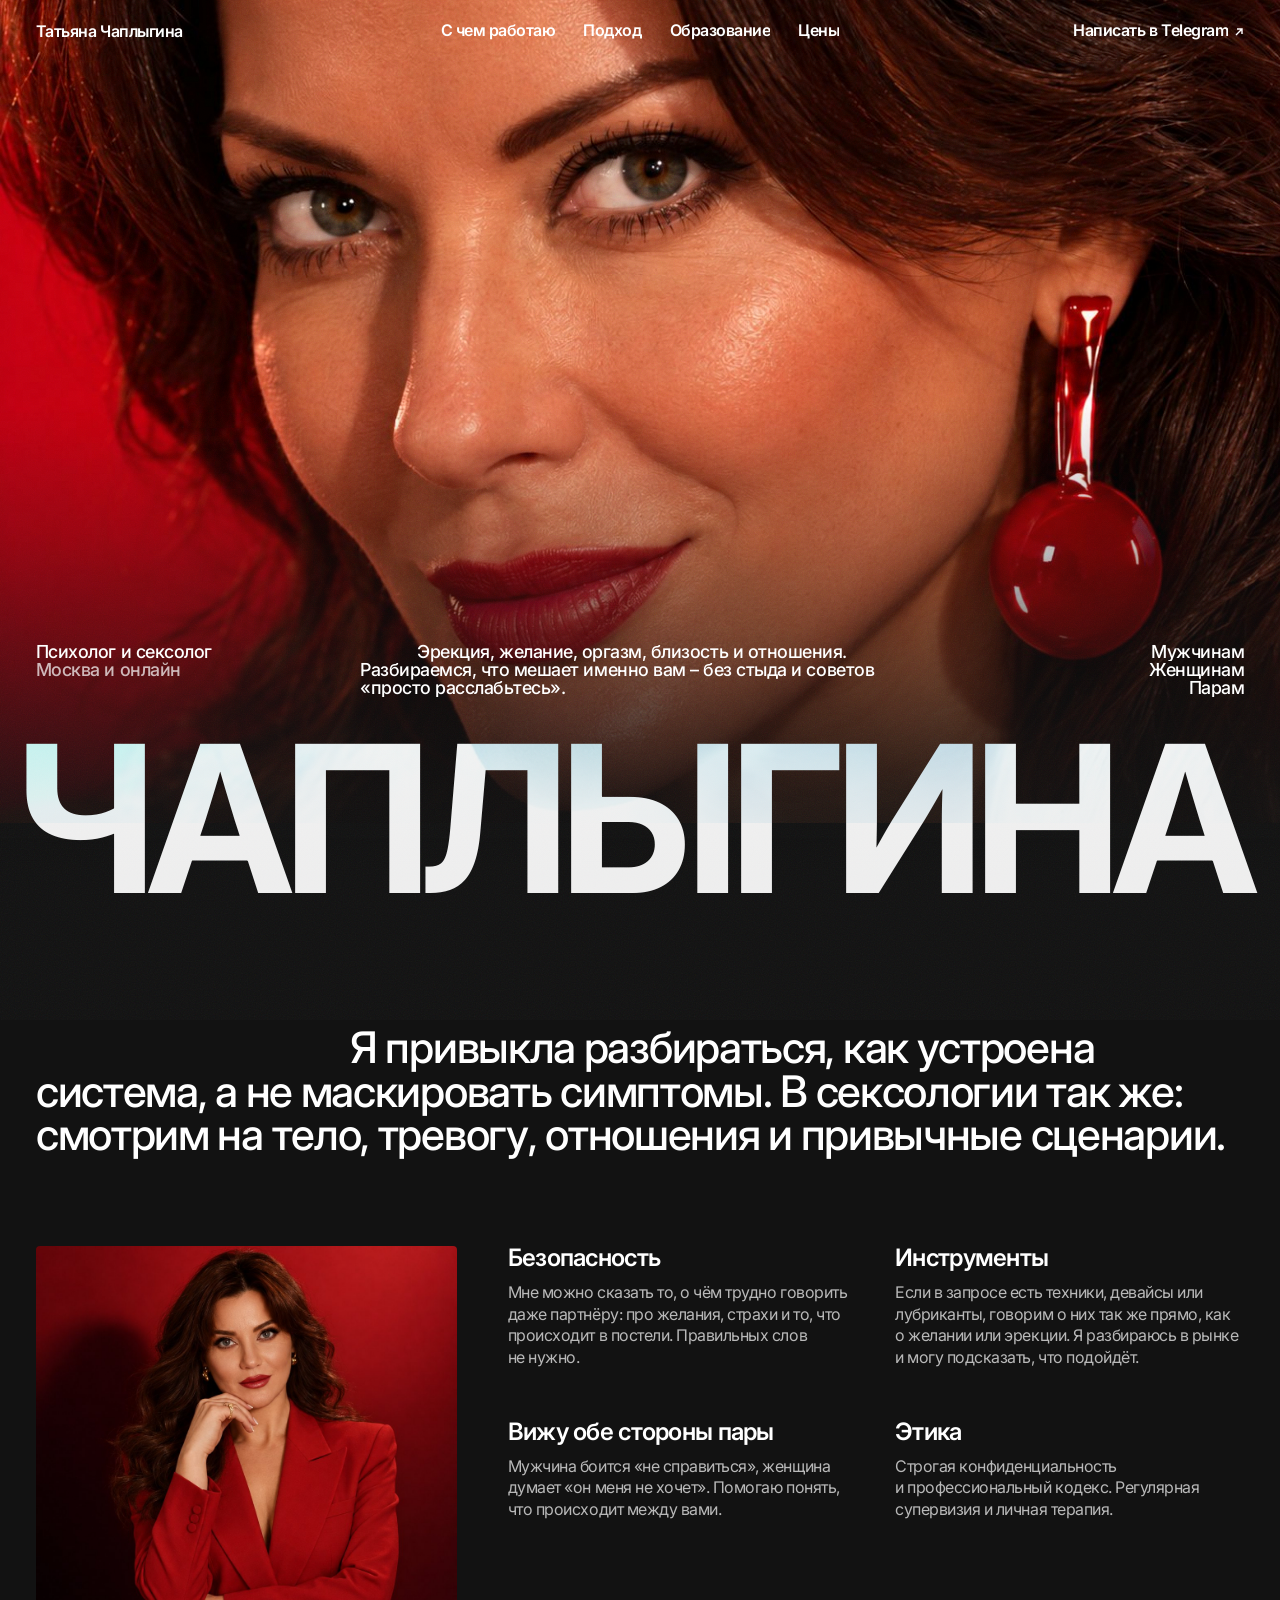
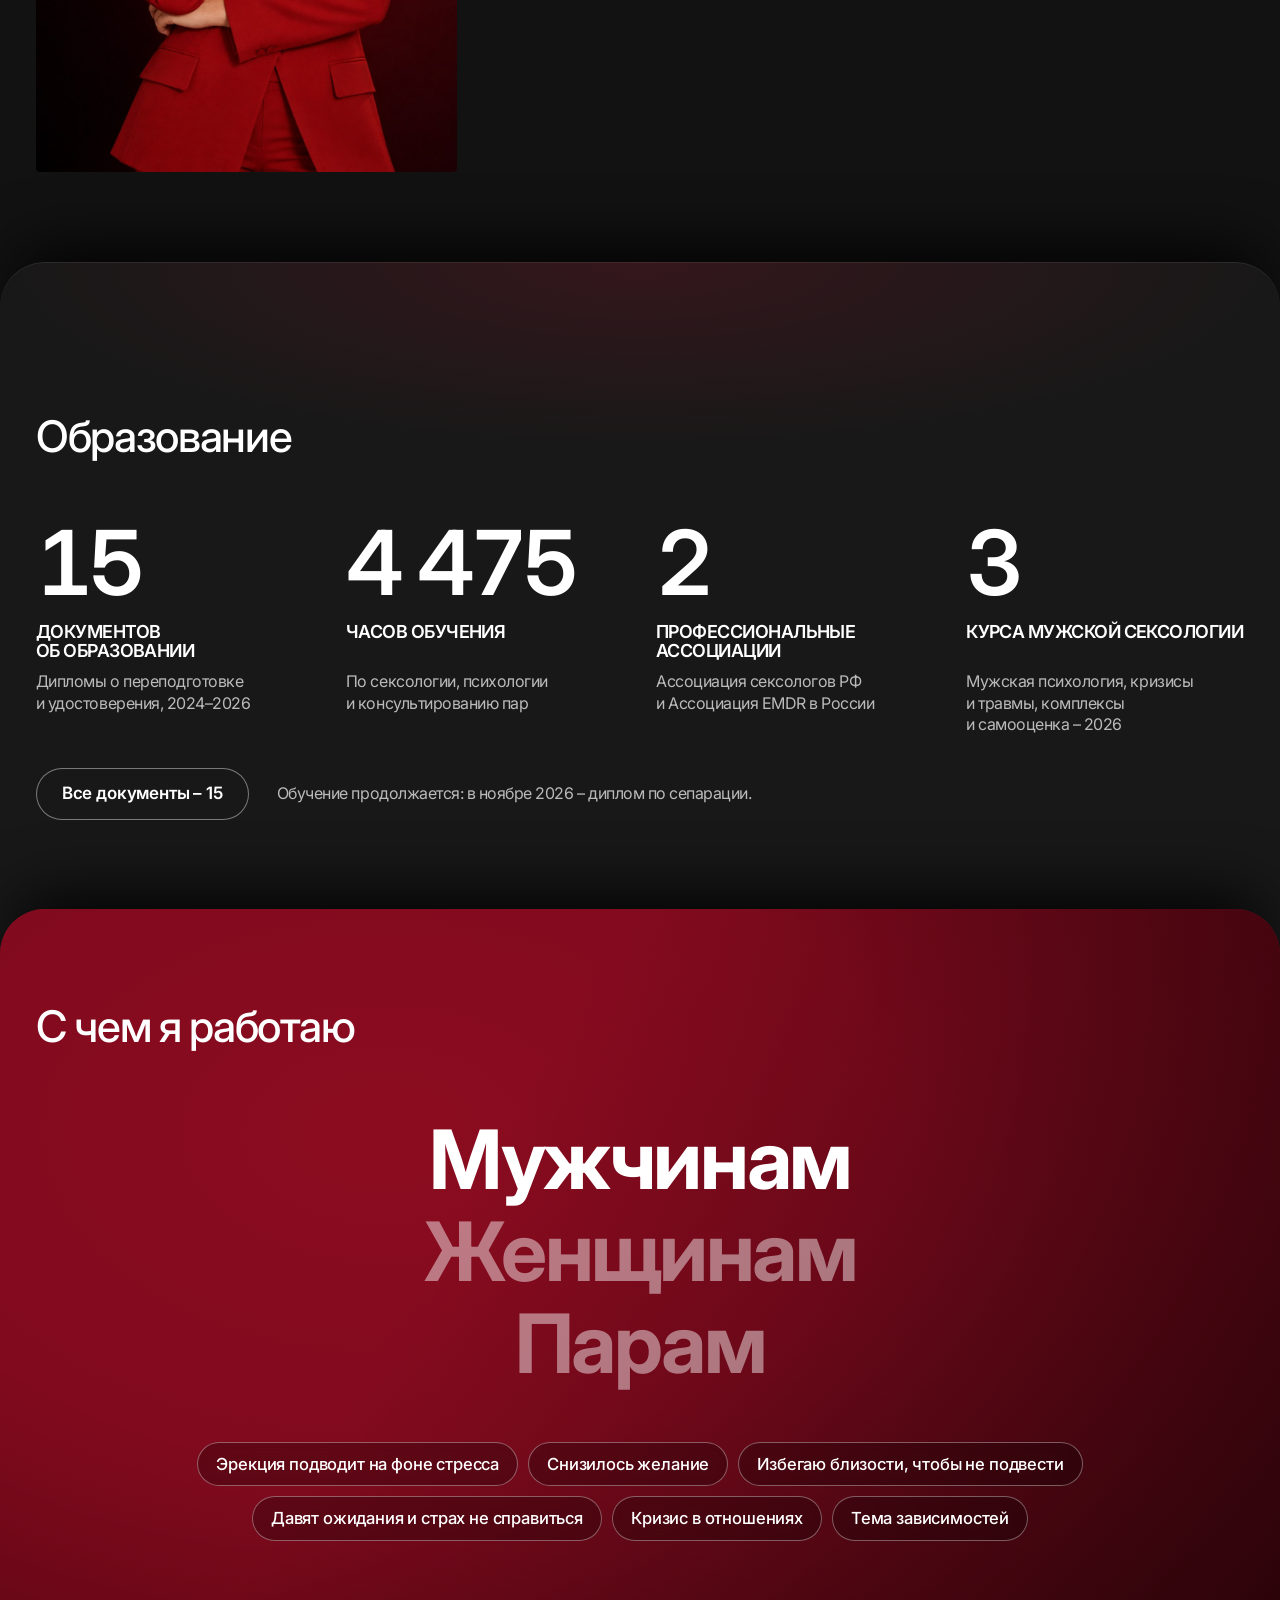
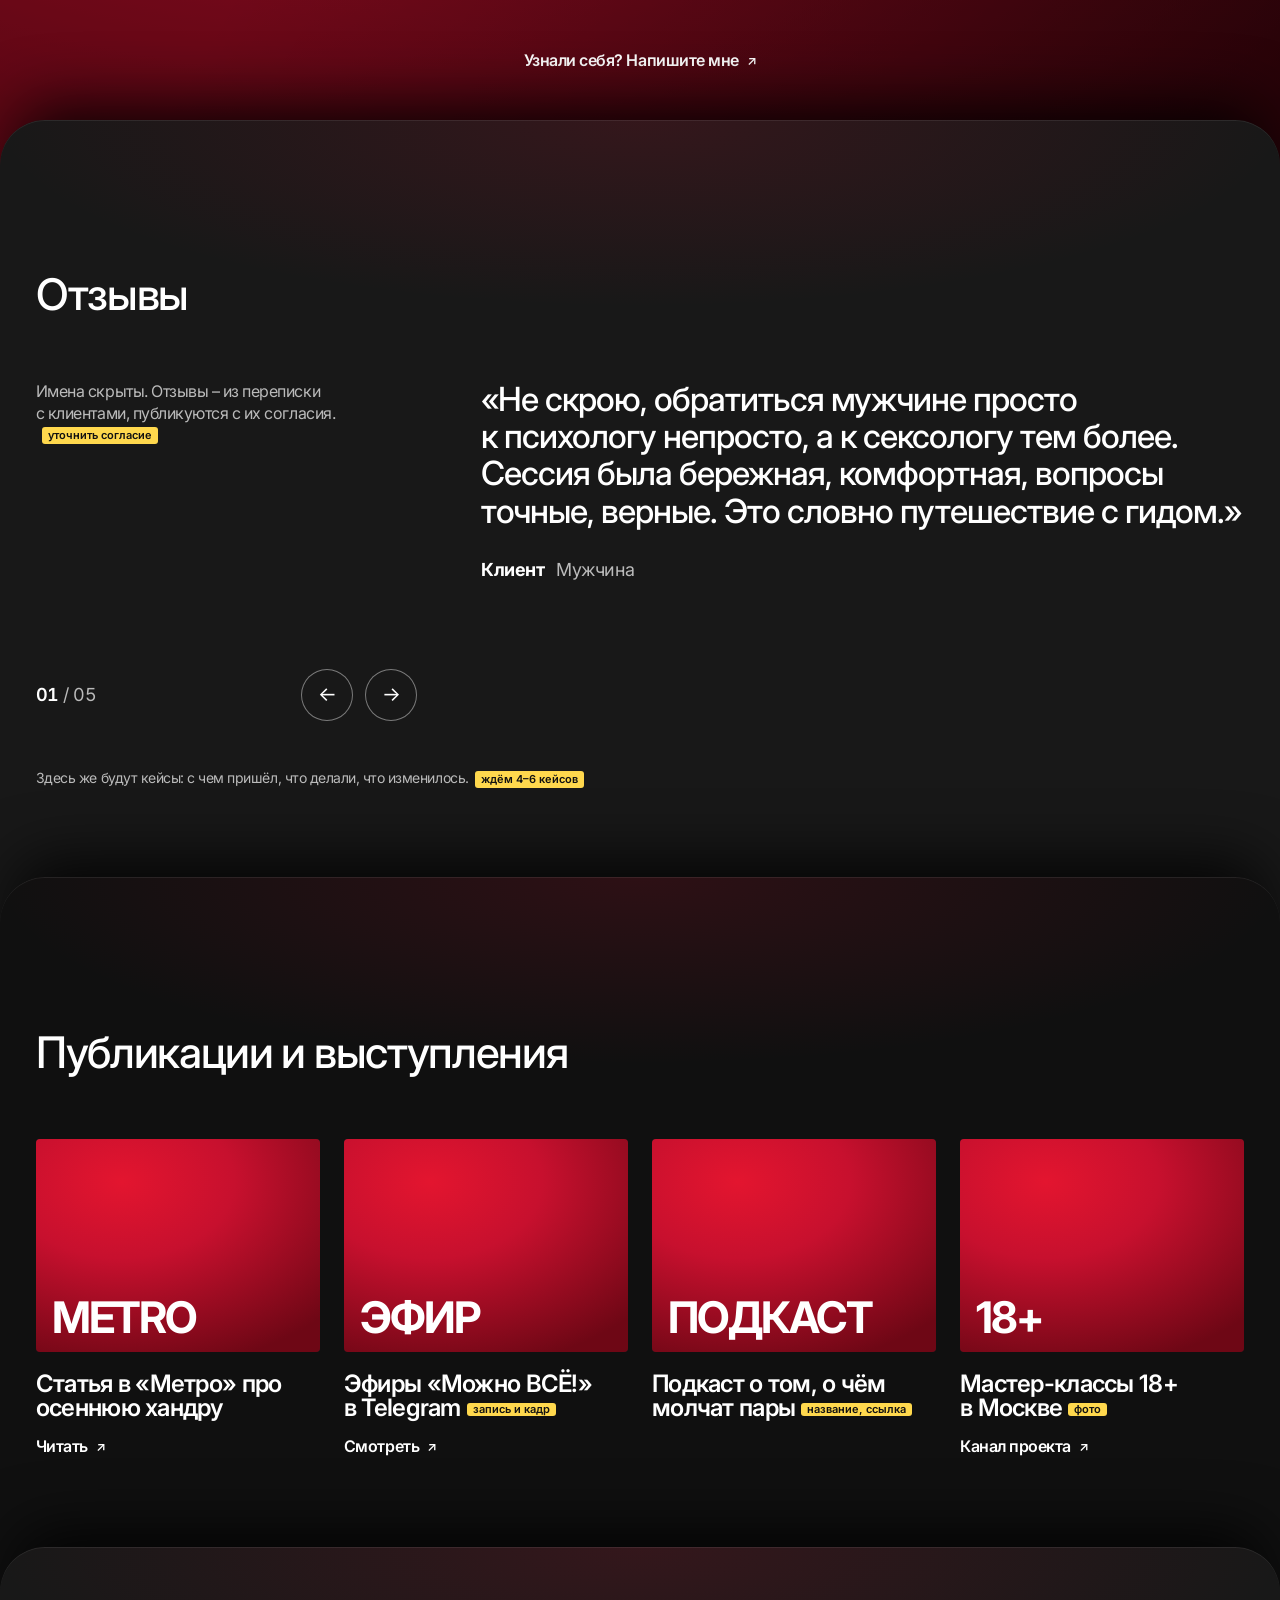
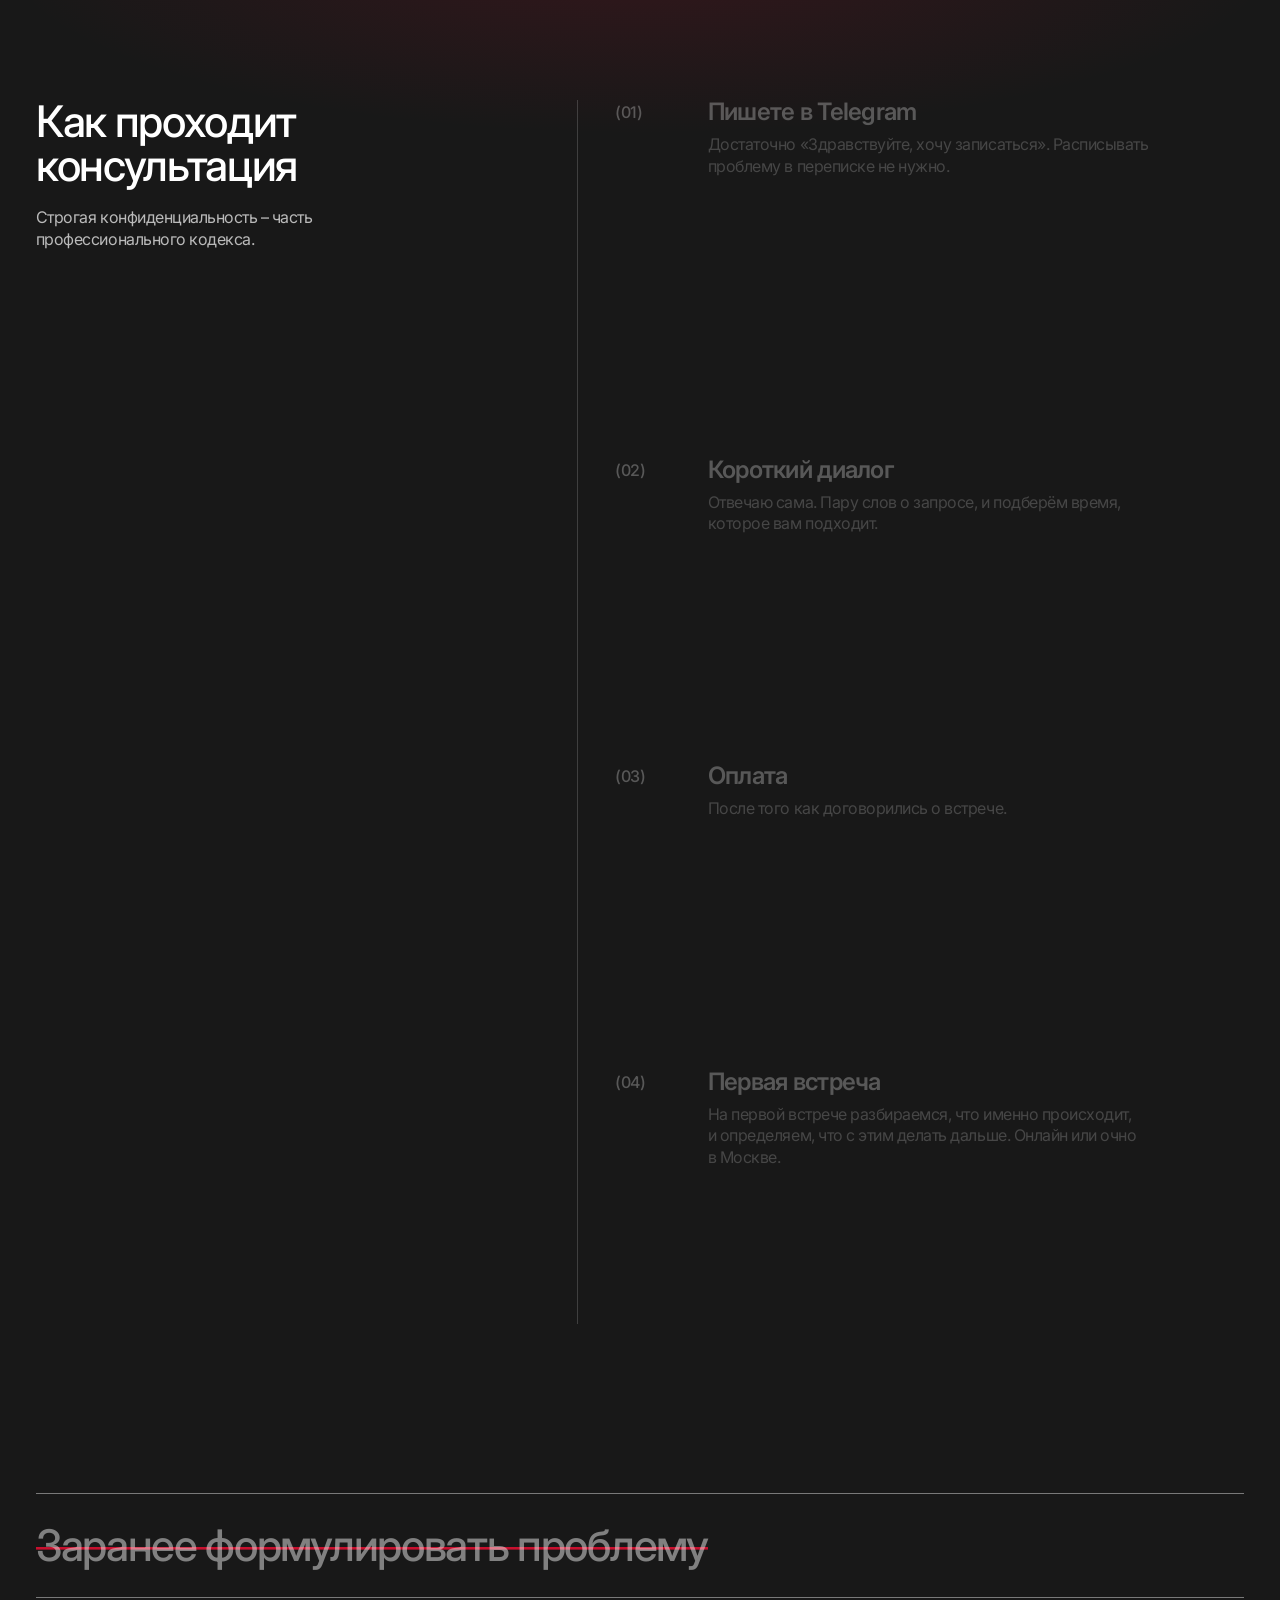
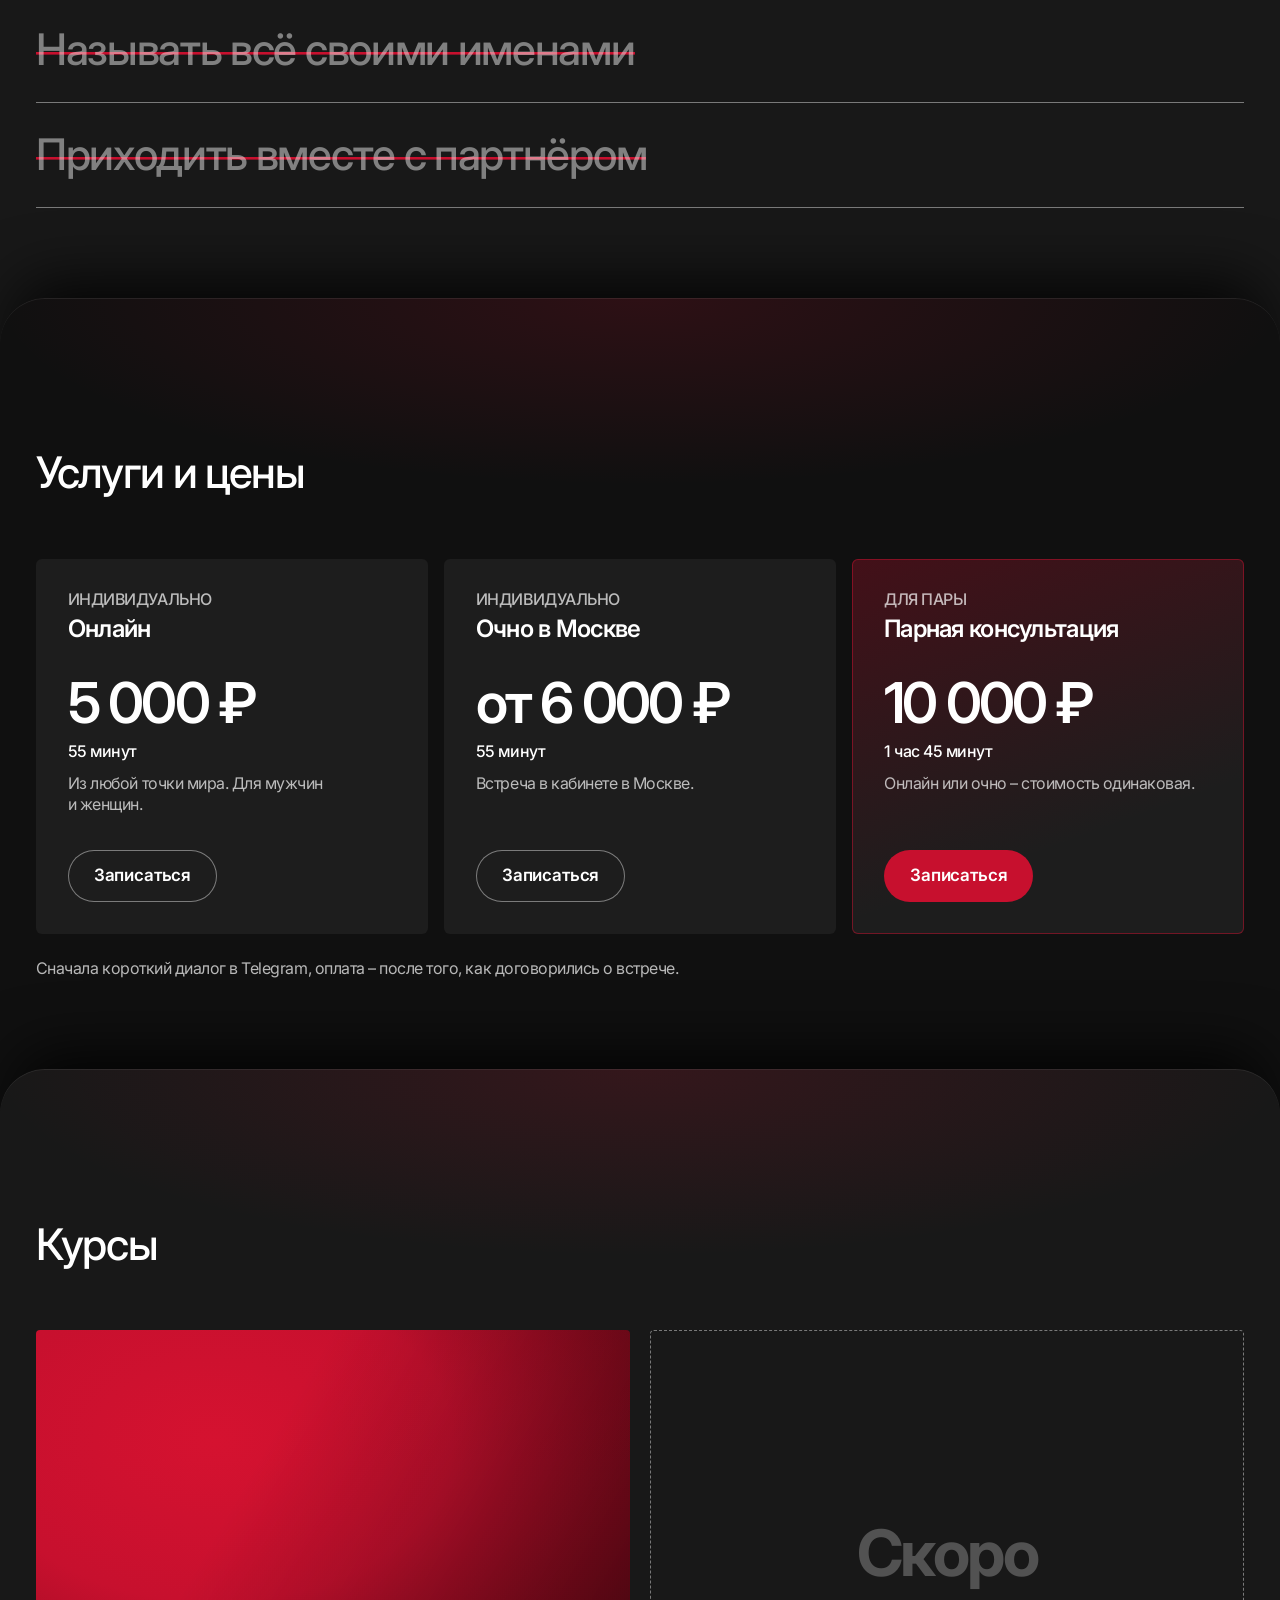
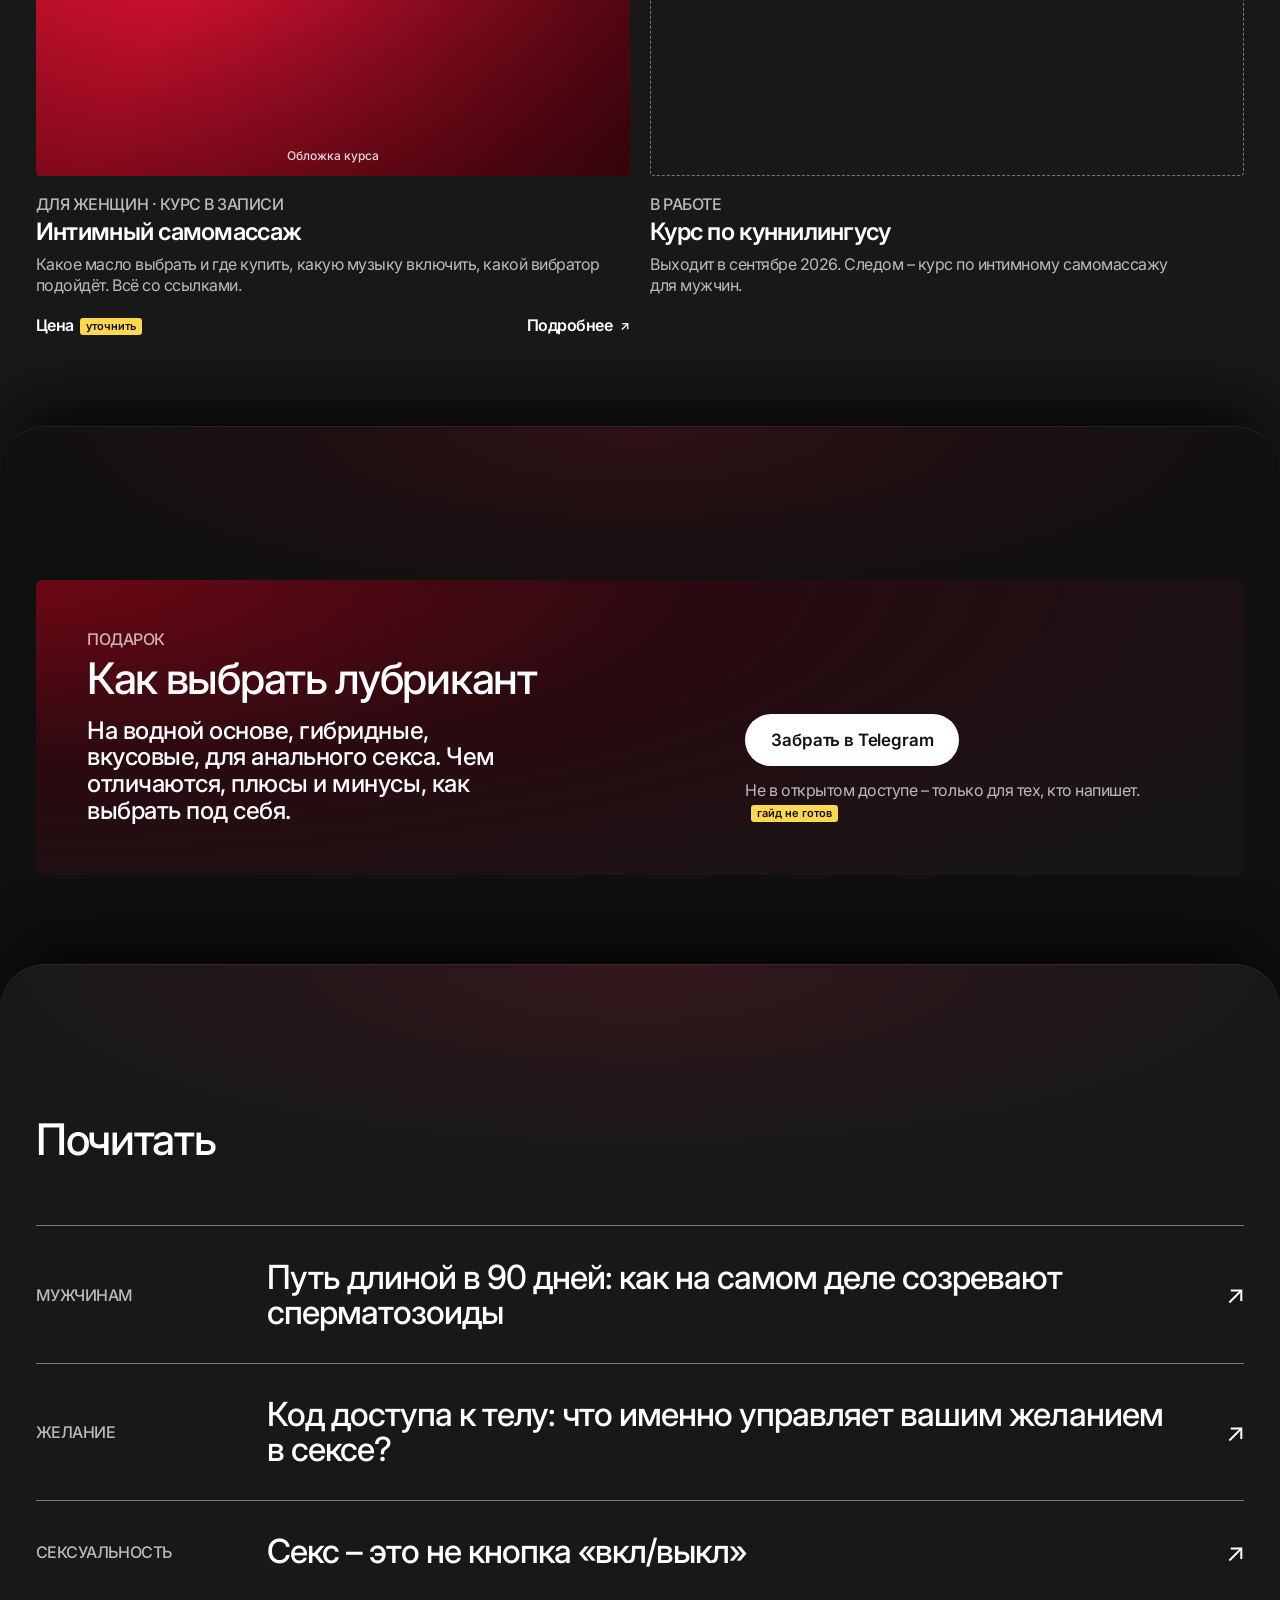
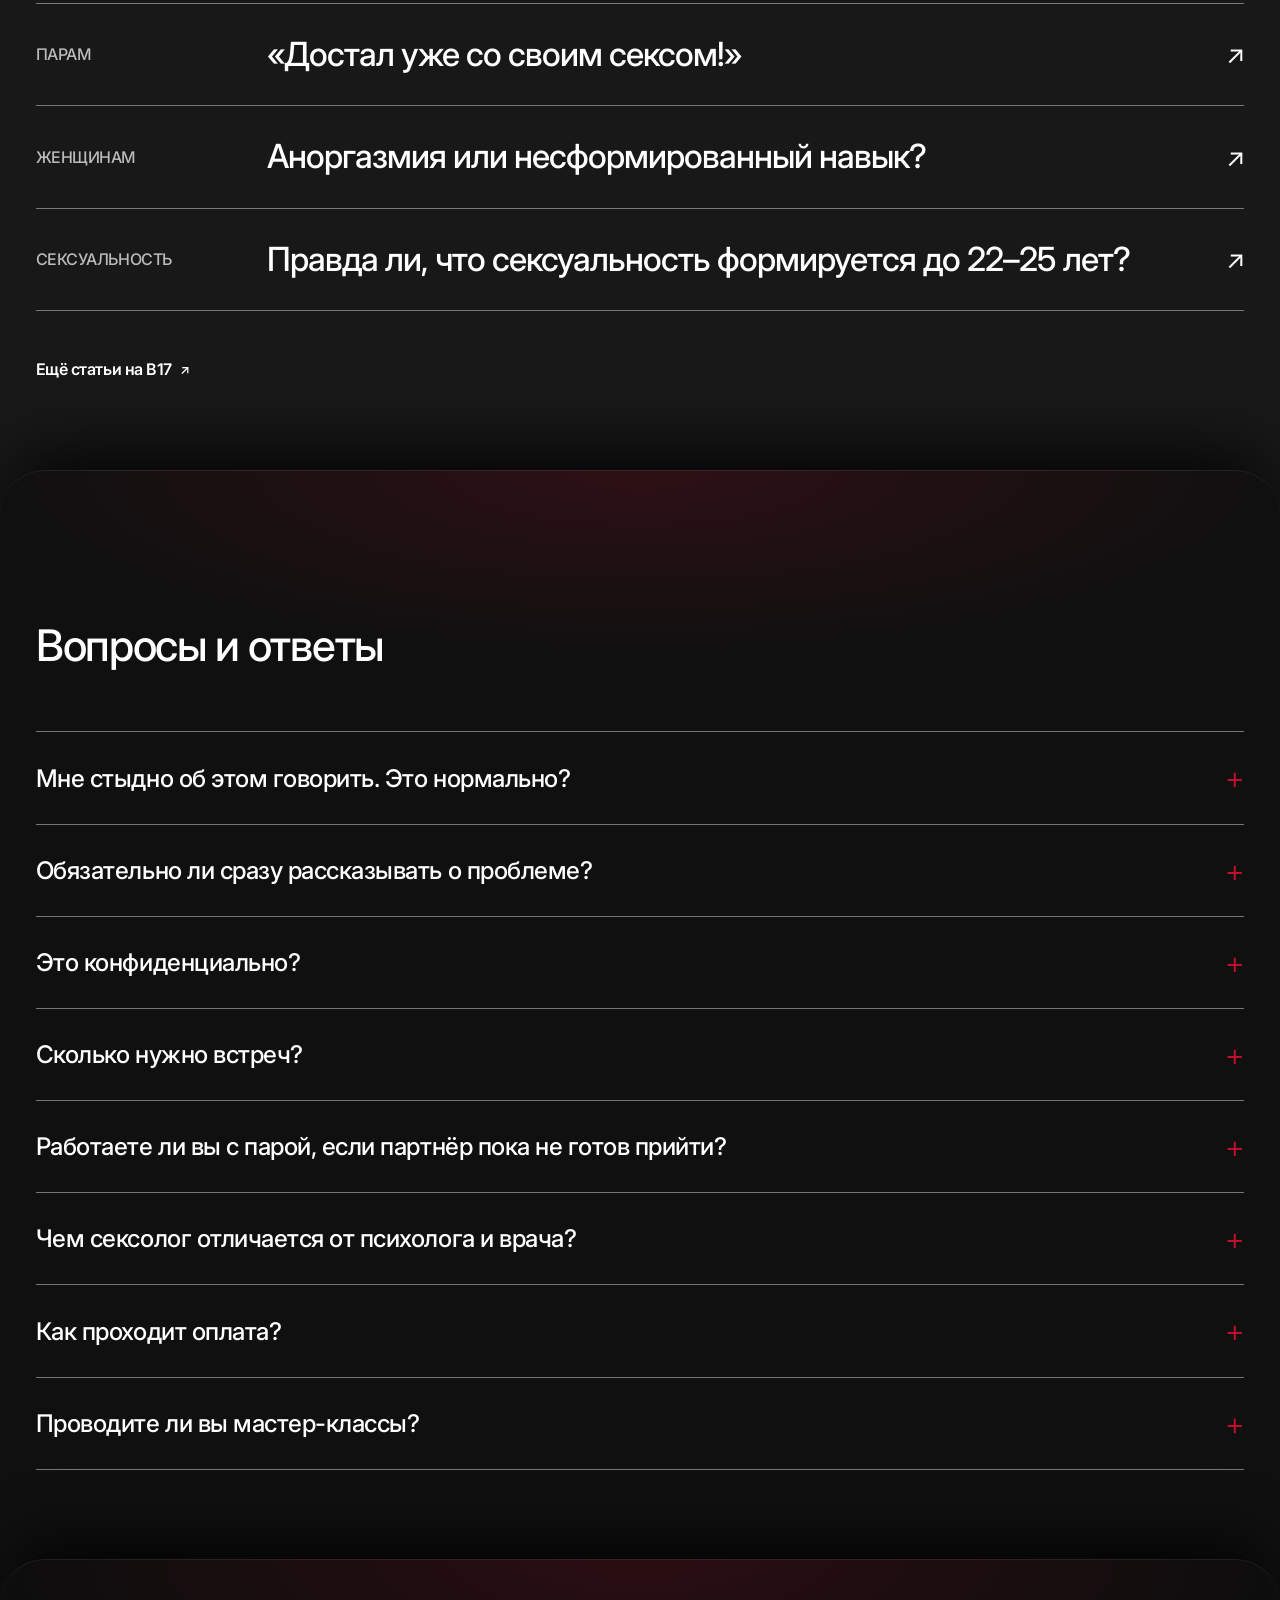
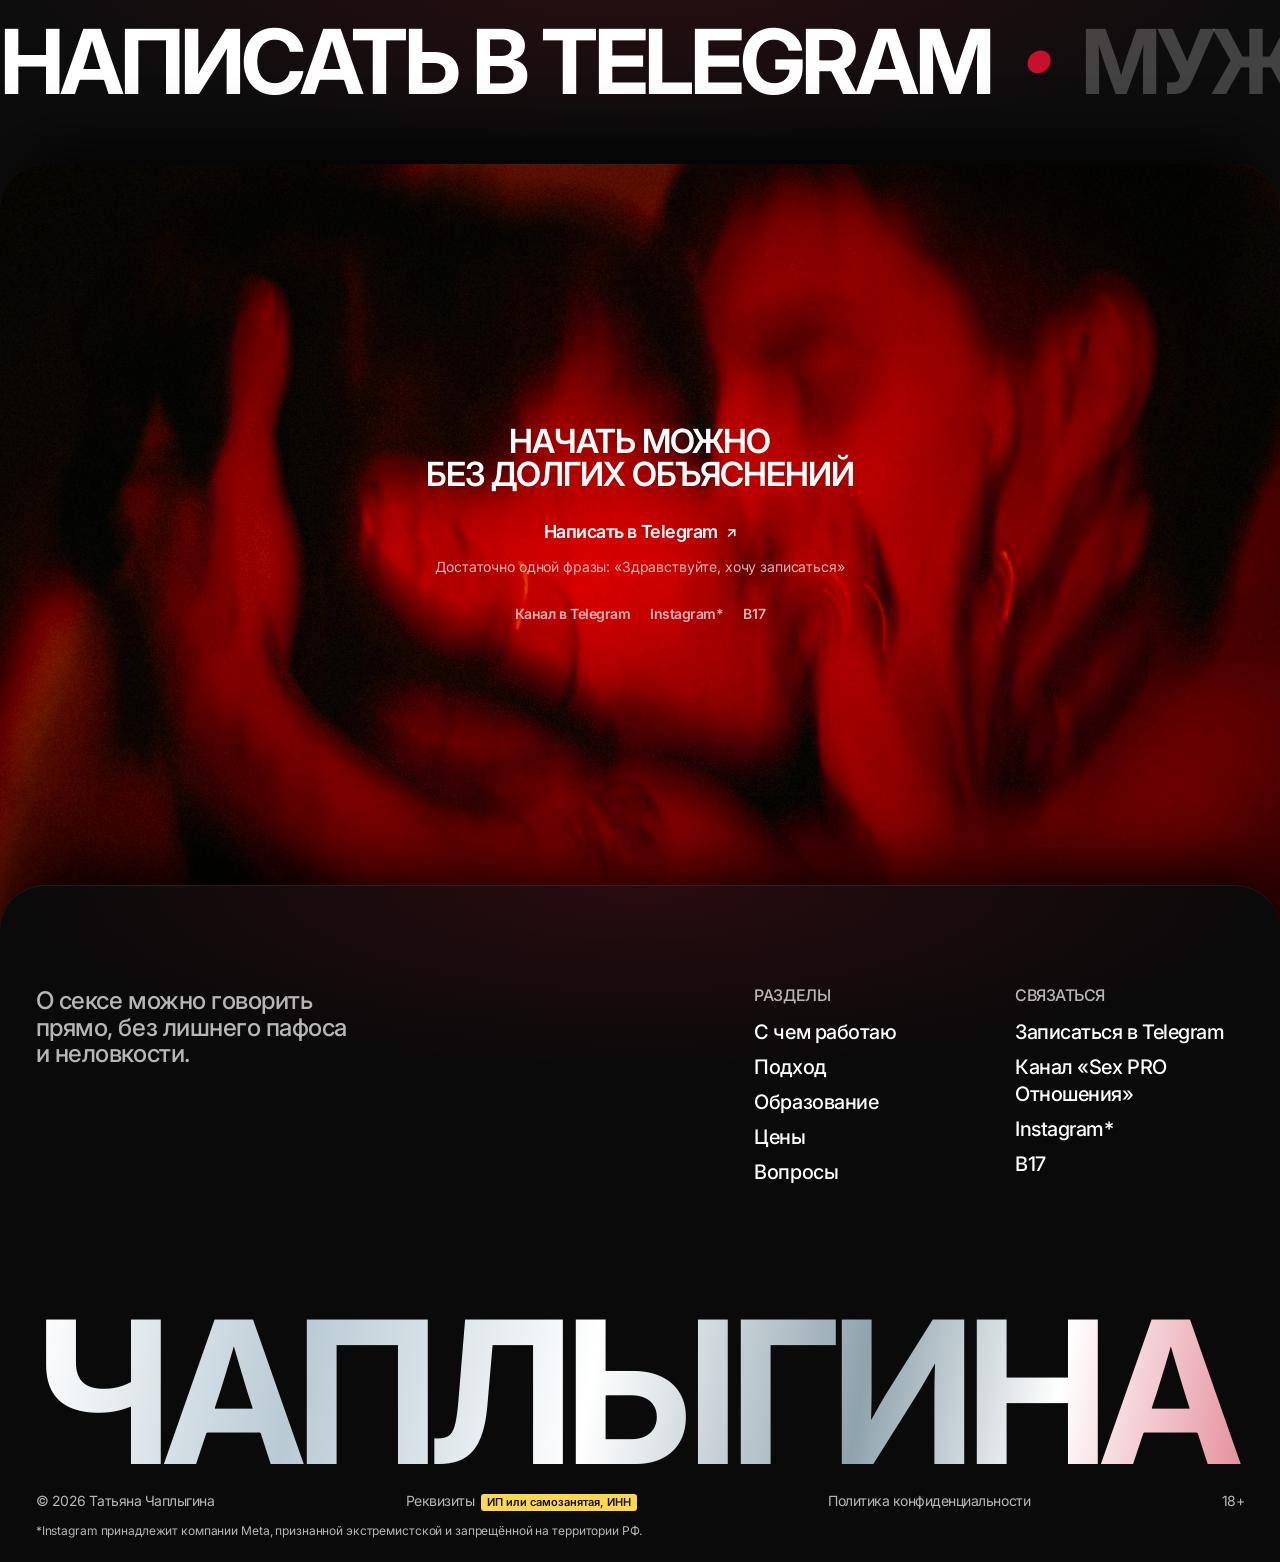
==== index.html @ dd85d478 "fix: фото первого экрана выше – губы видны над текстом, как у KAFAYA Co-Authored-By: Claude Opus 5 <" ====
<!doctype html>
<html lang="ru" class="intro">
<head>
<meta charset="utf-8">
<meta name="viewport" content="width=device-width, initial-scale=1">
<title>Татьяна Чаплыгина – мужской психолог и сексолог | Москва и онлайн</title>
<meta name="description" content="Мужская психология и сексология: эрекция, желание, кризисы. Психолог, дипломированный сексолог и секс-коуч. Консультации для мужчин, женщин и пар онлайн и очно в Москве. 15 документов об образовании, 4 475 часов обучения.">
<meta name="robots" content="noindex, nofollow"> <!-- черновик для показа: убрать перед запуском -->
<meta name="theme-color" content="#121212">
<meta property="og:type" content="website">
<meta property="og:locale" content="ru_RU">
<meta property="og:title" content="Татьяна Чаплыгина – мужской психолог и сексолог">
<meta property="og:description" content="Эрекция, желание, страх «не справиться», кризисы в паре. Конкретно, без стыда и без лет терапии. Онлайн и очно в Москве.">
<meta property="og:image" content="assets/img/og-cover.jpg">
<meta name="twitter:card" content="summary_large_image">
<link rel="icon" href="favicon.svg" type="image/svg+xml">
<link rel="preconnect" href="https://fonts.googleapis.com">
<link rel="preconnect" href="https://fonts.gstatic.com" crossorigin>
<link rel="stylesheet" href="https://fonts.googleapis.com/css2?family=Inter:opsz,wght@14..32,400..700&display=swap">
<link rel="stylesheet" href="css/tokens.css?v=0917n">
<link rel="stylesheet" href="css/base.css?v=0917n">
<link rel="stylesheet" href="css/hero.css?v=0917n">
<link rel="stylesheet" href="css/sections.css?v=0917n">
<link rel="stylesheet" href="css/blocks.css?v=0917n">
</head>
<body>
<header class="header fade" style="--d:.6s">
  <a class="header__logo" href="#">Татьяна Чаплыгина</a>
  <nav class="header__nav" aria-label="Разделы">
    <a href="#napravleniya" data-roll>С чем работаю</a>
    <a href="#podhod" data-roll>Подход</a>
    <a href="#obrazovanie" data-roll>Образование</a>
    <a href="#ceny" data-roll>Цены</a>
  </nav>
  <a class="header__cta" href="https://t.me/chaplygina_expert" target="_blank" rel="noopener"><span data-roll>Написать в Telegram</span><svg viewBox="0 0 10 10" aria-hidden="true"><path d="M2 8 8 2M3 2h5v5" stroke="currentColor" stroke-width="1.4" fill="none"/></svg></a>
  <button class="header__burger" aria-label="Открыть меню"><i></i><i></i><i></i><i></i></button>
</header>

<main>
<section class="hero">
  <div class="hero__photo" aria-hidden="true"><span class="hero__photo-note">Здесь кадр фотосессии: крупный план на красном</span></div>

  <div class="hero__row">
    <p class="hero__meta fade" style="--d:.9s">Психолог и&nbsp;сексолог<br><span class="muted">Москва и&nbsp;онлайн</span></p>

    <div class="hero__offer">
      <h1 class="visually-hidden">Татьяна Чаплыгина – психолог-сексолог для мужчин, женщин и пар</h1>
      <span class="reveal-line"><p style="--d:.35s">Эрекция, желание, оргазм, близость и&nbsp;отношения. Разбираемся, что мешает именно вам – без&nbsp;стыда и&nbsp;советов «просто расслабьтесь».</p></span>
    </div>

    <p class="hero__roles">
      <span class="reveal-line"><span style="--d:.45s">Мужчинам</span></span>
      <span class="reveal-line"><span style="--d:.52s">Женщинам</span></span>
      <span class="reveal-line"><span style="--d:.59s">Парам</span></span>
    </p>
  </div>

  <p class="wordmark" data-fit="1.1" aria-hidden="true">
    <span class="wordmark__line reveal-line"><span style="--d:.1s">Чаплыгина</span></span>
  </p>
</section>

<!-- 03 Как я работаю -->
<section class="section about" id="podhod" aria-label="Подход">
  

  <div class="about__intro"><p class="about__statement" data-letters>Я&nbsp;привыкла разбираться, как устроена система, а&nbsp;не&nbsp;маскировать симптомы. В&nbsp;сексологии так же: смотрим на&nbsp;тело, тревогу, отношения и&nbsp;привычные сценарии.</p></div>

  <div class="about__grid">
    <div class="about__photo ph" data-reveal><span class="ph__note">Фото: сдержанный экспертный кадр</span></div>
    <ol class="about__principles">
      <li data-reveal><h3>Безопасность</h3><p>Мне можно сказать то, о&nbsp;чём трудно говорить даже партнёру: про желания, страхи и&nbsp;то, что происходит в&nbsp;постели. Правильных слов не&nbsp;нужно.</p></li>
      <li data-reveal style="--d:.08s"><h3>Инструменты</h3><p>Если в&nbsp;запросе есть техники, девайсы или лубриканты, говорим о&nbsp;них так же прямо, как о&nbsp;желании или эрекции. Я&nbsp;разбираюсь в&nbsp;рынке и&nbsp;могу подсказать, что подойдёт.</p></li>
      <li data-reveal style="--d:.16s"><h3>Вижу обе стороны пары</h3><p>Мужчина боится «не&nbsp;справиться», женщина думает «он меня не&nbsp;хочет». Помогаю понять, что происходит между вами.</p></li>
      <li data-reveal style="--d:.24s"><h3>Этика</h3><p>Строгая конфиденциальность и&nbsp;профессиональный кодекс. Регулярная супервизия и&nbsp;личная терапия.</p></li>
    </ol>
  </div>
</section>

<!-- 04 Образование -->
<section class="section edu" id="obrazovanie" aria-labelledby="edu-title">
  <div class="section__head"><h2 id="edu-title" class="section__title">Образование</h2></div>

  <div class="edu__stats">
    <div class="stat" data-reveal><span class="stat__num" data-count="15">15</span><span class="stat__label">документов об&nbsp;образовании</span><p class="muted">Дипломы о&nbsp;переподготовке и&nbsp;удостоверения, 2024–2026</p></div>
    <div class="stat" data-reveal style="--d:.08s"><span class="stat__num" data-count="4475">4475</span><span class="stat__label">часов обучения</span><p class="muted">По&nbsp;сексологии, психологии и&nbsp;консультированию пар</p></div>
    <div class="stat" data-reveal style="--d:.16s"><span class="stat__num" data-count="2">2</span><span class="stat__label">профессиональные ассоциации</span><p class="muted">Ассоциация сексологов РФ и&nbsp;Ассоциация EMDR в&nbsp;России</p></div>
    <div class="stat" data-reveal style="--d:.24s"><span class="stat__num" data-count="3">3</span><span class="stat__label">курса мужской сексологии</span><p class="muted">Мужская психология, кризисы и&nbsp;травмы, комплексы и&nbsp;самооценка – 2026</p></div>
  </div>

  <ul class="docs" id="docs-list">
      <li class="docs__row"><span class="docs__year">2026</span><span class="docs__name">Коуч в сфере интимных отношений. Техники и методы гармонизации интимной сферы</span><span class="docs__org">Международная академия сексологии</span><span class="docs__hours">480&nbsp;ч</span><a class="docs__scan" href="assets/docs/diplom-kouch-intimnye-otnosheniya.pdf" target="_blank" rel="noopener">Скан</a></li>
      <li class="docs__row"><span class="docs__year">2026</span><span class="docs__name">Психолого-сексологическое консультирование</span><span class="docs__org">Международная академия сексологии</span><span class="docs__hours">546&nbsp;ч</span><span class="docs__scan is-empty" aria-hidden="true"></span></li>
      <li class="docs__row"><span class="docs__year">2026</span><span class="docs__name">Предотвращение женских сексологических нарушений</span><span class="docs__org">Международная академия сексологии</span><span class="docs__hours">516&nbsp;ч</span><span class="docs__scan is-empty" aria-hidden="true"></span></li>
      <li class="docs__row"><span class="docs__year">2026</span><span class="docs__name">Мужская психология и сексология. Мужские комплексы и самооценка</span><span class="docs__org">Инна Сорока</span><span class="docs__hours">32&nbsp;ч</span><button class="docs__scan" data-modal-img="assets/docs/soroka-muzhskie-kompleksy.jpg" data-modal-title="Мужская психология и сексология. Мужские комплексы и самооценка">Скан</button></li>
      <li class="docs__row"><span class="docs__year">2026</span><span class="docs__name">Мужская психология и сексология. Мужские кризисы и травмы</span><span class="docs__org">Инна Сорока</span><span class="docs__hours">32&nbsp;ч</span><button class="docs__scan" data-modal-img="assets/docs/soroka-muzhskie-krizisy.jpg" data-modal-title="Мужская психология и сексология. Мужские кризисы и травмы">Скан</button></li>
      <li class="docs__row"><span class="docs__year">2026</span><span class="docs__name">Мужская психология и сексология</span><span class="docs__org">Инна Сорока</span><span class="docs__hours">45&nbsp;ч</span><span class="docs__scan is-empty" aria-hidden="true"></span></li>
      <li class="docs__row" data-more><span class="docs__year">2026</span><span class="docs__name">Супервизионная группа</span><span class="docs__org">Ассоциация сексологов</span><span class="docs__hours">23&nbsp;ч</span><span class="docs__scan is-empty" aria-hidden="true"></span></li>
      <li class="docs__row" data-more><span class="docs__year">2025</span><span class="docs__name">Психологическое консультирование</span><span class="docs__org">Университет Talentsy</span><span class="docs__hours">1200&nbsp;ч</span><span class="docs__scan is-empty" aria-hidden="true"></span></li>
      <li class="docs__row" data-more><span class="docs__year">2025</span><span class="docs__name">Семейный психолог. Консультирование пары и семьи</span><span class="docs__org">Университет Talentsy</span><span class="docs__hours">500&nbsp;ч</span><span class="docs__scan is-empty" aria-hidden="true"></span></li>
      <li class="docs__row" data-more><span class="docs__year">2025</span><span class="docs__name">Провокативная психотерапия в практике психолога</span><span class="docs__org">АНО ДПО НАДПО</span><span class="docs__hours">430&nbsp;ч</span><span class="docs__scan is-empty" aria-hidden="true"></span></li>
      <li class="docs__row" data-more><span class="docs__year">2025</span><span class="docs__name">НЛП и эриксоновский гипноз</span><span class="docs__org">EDPRO</span><span class="docs__hours">73&nbsp;ч</span><span class="docs__scan is-empty" aria-hidden="true"></span></li>
      <li class="docs__row" data-more><span class="docs__year">2024</span><span class="docs__name">Психологическое консультирование в сексологии</span><span class="docs__org">EDPRO</span><span class="docs__hours">512&nbsp;ч</span><span class="docs__scan is-empty" aria-hidden="true"></span></li>
      <li class="docs__row" data-more><span class="docs__year">2024</span><span class="docs__name">Психосоматика и работа с подавленными эмоциями</span><span class="docs__org">EDPRO</span><span class="docs__hours">31&nbsp;ч</span><span class="docs__scan is-empty" aria-hidden="true"></span></li>
      <li class="docs__row" data-more><span class="docs__year">2024</span><span class="docs__name">Символдрама: терапия через образы</span><span class="docs__org">EDPRO</span><span class="docs__hours">30&nbsp;ч</span><span class="docs__scan is-empty" aria-hidden="true"></span></li>
      <li class="docs__row" data-more><span class="docs__year">2024</span><span class="docs__name">Метафорические ассоциативные карты</span><span class="docs__org">EDPRO</span><span class="docs__hours">25&nbsp;ч</span><span class="docs__scan is-empty" aria-hidden="true"></span></li>
  </ul>
  <div class="docs__foot">
    <button class="btn btn--ghost" data-docs-toggle aria-controls="docs-list" aria-expanded="false">Все документы – 15</button>
    <p class="muted">Обучение продолжается: в&nbsp;ноябре 2026 – диплом по&nbsp;сепарации.</p>
  </div>
</section>

<!-- 02 С чем я работаю -->
<section class="dirs" id="napravleniya" aria-labelledby="dirs-title">
  <div class="dirs__bg" aria-hidden="true">
    <div class="dirs__layer ph is-active" data-layer="0"><span class="ph__note">Фото: мужская тема, настроение</span></div>
    <div class="dirs__layer ph dirs__layer--2" data-layer="1"><span class="ph__note">Фото: женская тема, чувственность</span></div>
    <div class="dirs__layer ph dirs__layer--3" data-layer="2"><span class="ph__note">Фото: пара, близость</span></div>
  </div>

  <div class="dirs__inner">
    <div class="dirs__head">
      <h2 id="dirs-title" class="section__title">С чем я работаю</h2>
      
    </div>

    <div class="dirs__tabs" role="tablist" aria-label="Направления">
      <button class="dirs__tab is-active" role="tab" aria-selected="true" aria-controls="dir-0" id="tab-0">Мужчинам</button>
      <button class="dirs__tab" role="tab" aria-selected="false" aria-controls="dir-1" id="tab-1" tabindex="-1">Женщинам</button>
      <button class="dirs__tab" role="tab" aria-selected="false" aria-controls="dir-2" id="tab-2" tabindex="-1">Парам</button>
    </div>

    <ul class="dirs__list is-active" id="dir-0" role="tabpanel" aria-labelledby="tab-0">
      <li>Эрекция подводит на фоне стресса</li>
      <li>Снизилось желание</li>
      <li>Избегаю близости, чтобы не&nbsp;подвести</li>
      <li>Давят ожидания и страх не&nbsp;справиться</li>
      <li>Кризис в&nbsp;отношениях</li>
      <li>Тема зависимостей</li>
    </ul>
    <ul class="dirs__list" id="dir-1" role="tabpanel" aria-labelledby="tab-1" hidden>
      <li>Оргазм пропал или его не&nbsp;было</li>
      <li>Не&nbsp;чувствую своё тело</li>
      <li>«Муж меня не&nbsp;хочет»</li>
      <li>Хочу раскрыть сексуальность во&nbsp;взрослом возрасте</li>
      <li>Стыдно за&nbsp;свои желания</li>
    </ul>
    <ul class="dirs__list" id="dir-2" role="tabpanel" aria-labelledby="tab-2" hidden>
      <li>Секс стал рутиной «по&nbsp;расписанию»</li>
      <li>Разные темпы желания</li>
      <li>Разговор о&nbsp;желаниях заканчивается ссорой или холодом</li>
      <li>Обида, игнор и&nbsp;дистанция</li>
    </ul>

    <a class="link-arrow dirs__cta" href="https://t.me/chaplygina_expert" target="_blank" rel="noopener">Узнали себя? Напишите мне</a>
  </div>
</section>

<dialog class="modal" id="modal" aria-labelledby="modal-title">
  <button class="modal__close" data-modal-close aria-label="Закрыть">×</button>
  <h2 class="modal__title" id="modal-title"></h2>
  <div class="modal__body"></div>
</dialog>

<!-- 05 Отзывы (позже – «Кейсы и отзывы») -->
<section class="section stories" id="istorii" aria-labelledby="stories-title" aria-roledescription="карусель">
  <div class="section__head"><h2 id="stories-title" class="section__title">Отзывы</h2></div>

  <div class="stories__grid">
    <div class="stories__side">
      <p class="section__lead" data-reveal>Имена скрыты. Отзывы – из&nbsp;переписки с&nbsp;клиентами, публикуются с&nbsp;их&nbsp;согласия.<span class="todo">уточнить согласие</span></p>
      <div class="stories__nav">
        <span class="stories__count" aria-live="polite"><b data-current>01</b> / 05</span>
        <button class="stories__arrow" data-prev aria-label="Предыдущий отзыв">←</button>
        <button class="stories__arrow" data-next aria-label="Следующий отзыв">→</button>
      </div>
    </div>
    <div class="stories__slides">
      <figure class="stories__slide is-active" data-slide="0">
        <blockquote class="stories__quote">«Не скрою, обратиться мужчине просто к&nbsp;психологу непросто, а&nbsp;к&nbsp;сексологу тем более. Сессия была бережная, комфортная, вопросы точные, верные. Это словно путешествие с&nbsp;гидом.»</blockquote>
        <figcaption class="stories__who"><b>Клиент</b><span class="muted">Мужчина</span></figcaption>
      </figure>
      <figure class="stories__slide" data-slide="1" hidden>
        <blockquote class="stories__quote">«Татьяна помогла нам с&nbsp;партнёром разобраться в&nbsp;наших интимных отношениях. Точно определила проблемы в&nbsp;сексуальной жизни и&nbsp;дала конкретные рекомендации. Наша сексуальная жизнь стала более разнообразной и&nbsp;насыщенной.»</blockquote>
        <figcaption class="stories__who"><b>Клиентка</b><span class="muted">Пара</span></figcaption>
      </figure>
      <figure class="stories__slide" data-slide="2" hidden>
        <blockquote class="stories__quote">«Я даже не&nbsp;поняла, как ты смогла так филигранно вытянуть из&nbsp;моих глубин то, что действительно меня беспокоило. Мы нашли тот страх и&nbsp;ту боль, которая сидела во&nbsp;мне, и&nbsp;теперь я&nbsp;сама могу этим управлять.»</blockquote>
        <figcaption class="stories__who"><b>Клиентка</b><span class="muted">Женщина</span></figcaption>
      </figure>
      <figure class="stories__slide" data-slide="3" hidden>
        <blockquote class="stories__quote">«В комфортной и&nbsp;доверительной атмосфере получилось посмотреть на&nbsp;проблему в&nbsp;сексуальных отношениях со&nbsp;стороны и&nbsp;сверху. Однозначно рекомендую сексолога Татьяну Чаплыгину.»</blockquote>
        <figcaption class="stories__who"><b>Клиентка</b><span class="muted">Женщина</span></figcaption>
      </figure>
      <figure class="stories__slide" data-slide="4" hidden>
        <blockquote class="stories__quote">«Прежде всего это доверие, профессионализм, умение слушать и&nbsp;переспрашивать – для меня это очень важно. Ты здорово направляла и&nbsp;подталкивала посмотреть, что за&nbsp;этим стоит.»</blockquote>
        <figcaption class="stories__who"><b>Клиентка</b><span class="muted">Женщина</span></figcaption>
      </figure>
    </div>
  </div>
  <p class="stories__todo muted">Здесь же будут кейсы: с&nbsp;чем пришёл, что делали, что изменилось.<span class="todo">ждём 4–6 кейсов</span></p>
</section>

<!-- 04а Публикации и выступления -->
<section class="section media" id="media" aria-labelledby="media-title">
  <div class="section__head"><h2 id="media-title" class="section__title">Публикации и&nbsp;выступления</h2></div>
  <ul class="media__list">
    <li data-reveal><a class="media-card" href="https://www.gazetametro.ru/articles/instruktsija-dlja-moskvichej-chto-delat-esli-vas-nastiglo-plohoe-nastroenie-iz-za-oseni-19-09-2025" target="_blank" rel="noopener"><span class="media-card__img media-card__img--word" aria-hidden="true"><span>Metro</span></span><h3 class="card-title">Статья в&nbsp;«Метро» про осеннюю хандру</h3><span class="link-arrow media-card__cta">Читать</span></a></li>
    <li data-reveal style="--d:.08s"><a class="media-card" href="https://t.me/TChaplygina_sexolog" target="_blank" rel="noopener"><span class="media-card__img media-card__img--word" aria-hidden="true"><span>Эфир</span></span><h3 class="card-title">Эфиры «Можно ВСЁ!» в&nbsp;Telegram<span class="todo">запись и кадр</span></h3><span class="link-arrow media-card__cta">Смотреть</span></a></li>
    <li data-reveal style="--d:.16s"><div class="media-card"><span class="media-card__img media-card__img--word" aria-hidden="true"><span>Подкаст</span></span><h3 class="card-title">Подкаст о&nbsp;том, о&nbsp;чём молчат пары<span class="todo">название, ссылка</span></h3></div></li>
    <li data-reveal style="--d:.24s"><a class="media-card" href="https://t.me/seksologini18" target="_blank" rel="noopener"><span class="media-card__img media-card__img--word" aria-hidden="true"><span>18+</span></span><h3 class="card-title">Мастер-классы 18+ в&nbsp;Москве<span class="todo">фото</span></h3><span class="link-arrow media-card__cta">Канал проекта</span></a></li>
  </ul>
</section>

<!-- 06 Как проходит консультация -->
<section class="section steps" id="kak-prohodit" aria-labelledby="steps-title">
  <div class="steps__grid">
    <div class="steps__head">
      <h2 id="steps-title" class="section__title" data-reveal>Как проходит консультация</h2>
      <p class="muted steps__note" data-reveal style="--d:.1s">Строгая конфиденциальность – часть профессионального кодекса.</p>
    </div>
    <ol class="steps__list" data-steps>
      <li class="step"><span class="eyebrow step__n">(01)</span><div><h3>Пишете в&nbsp;Telegram</h3><p>Достаточно «Здравствуйте, хочу записаться». Расписывать проблему в&nbsp;переписке не&nbsp;нужно.</p></div></li>
      <li class="step"><span class="eyebrow step__n">(02)</span><div><h3>Короткий диалог</h3><p>Отвечаю сама. Пару слов о&nbsp;запросе, и&nbsp;подберём время, которое вам подходит.</p></div></li>
      <li class="step"><span class="eyebrow step__n">(03)</span><div><h3>Оплата</h3><p>После того как договорились о&nbsp;встрече.</p></div></li>
      <li class="step"><span class="eyebrow step__n">(04)</span><div><h3>Первая встреча</h3><p>На&nbsp;первой встрече разбираемся, что именно происходит, и&nbsp;определяем, что с&nbsp;этим делать дальше. Онлайн или очно в&nbsp;Москве.</p></div></li>
    </ol>
  </div>

  <div class="steps__not">
    <p class="eyebrow" data-reveal>Что вы не&nbsp;обязаны делать<span class="todo">подтвердить у&nbsp;Тани</span></p>
    <ul data-reveal>
      <li><span class="strike" style="--i:0">Заранее формулировать проблему</span></li>
      <li><span class="strike" style="--i:1">Называть всё своими именами</span></li>
      <li><span class="strike" style="--i:2">Приходить вместе с&nbsp;партнёром</span></li>
    </ul>
  </div>
</section>

<!-- 07 Услуги и цены -->
<section class="section prices" id="ceny" aria-labelledby="prices-title">
  <div class="section__head"><h2 id="prices-title" class="section__title">Услуги и цены</h2></div>

  <div class="prices__grid">
    <article class="price" data-reveal>
      <p class="eyebrow">Индивидуально</p>
      <h3 class="price__title">Онлайн</h3>
      <p class="price__value">5&nbsp;000&nbsp;₽</p>
      <p class="price__meta">55 минут</p>
      <p class="muted">Из&nbsp;любой точки мира. Для мужчин и&nbsp;женщин.</p>
      <a class="btn btn--ghost" href="https://t.me/chaplygina_expert" target="_blank" rel="noopener">Записаться</a>
    </article>
    <article class="price" data-reveal style="--d:.08s">
      <p class="eyebrow">Индивидуально</p>
      <h3 class="price__title">Очно в&nbsp;Москве</h3>
      <p class="price__value">от&nbsp;6&nbsp;000&nbsp;₽</p>
      <p class="price__meta">55 минут</p>
      <p class="muted">Встреча в&nbsp;кабинете в&nbsp;Москве.</p>
      <a class="btn btn--ghost" href="https://t.me/chaplygina_expert" target="_blank" rel="noopener">Записаться</a>
    </article>
    <article class="price price--accent" data-reveal style="--d:.16s">
      <p class="eyebrow">Для пары</p>
      <h3 class="price__title">Парная консультация</h3>
      <p class="price__value">10&nbsp;000&nbsp;₽</p>
      <p class="price__meta">1&nbsp;час 45&nbsp;минут</p>
      <p class="muted">Онлайн или очно – стоимость одинаковая.</p>
      <a class="btn btn--red" href="https://t.me/chaplygina_expert" target="_blank" rel="noopener">Записаться</a>
    </article>
  </div>
  <p class="prices__note muted">Сначала короткий диалог в&nbsp;Telegram, оплата – после того, как договорились о&nbsp;встрече.</p>
</section>

<!-- 08 Курсы -->
<section class="section courses" id="kursy" aria-labelledby="courses-title">
  <div class="section__head"><h2 id="courses-title" class="section__title">Курсы</h2></div>

  <div class="courses__grid">
    <article class="course" data-reveal>
      <button class="course__media ph" data-modal-tpl="tpl-course-1" aria-label="Подробнее о курсе «Интимный самомассаж»"><span class="ph__note">Обложка курса</span></button>
      <div class="course__body">
        <p class="eyebrow">Для женщин · курс в&nbsp;записи</p>
        <h3 class="course__title">Интимный самомассаж</h3>
        <p class="muted">Какое масло выбрать и&nbsp;где купить, какую музыку включить, какой вибратор подойдёт. Всё со&nbsp;ссылками.</p>
        <div class="course__foot"><span class="course__price">Цена<span class="todo">уточнить</span></span><button class="link-arrow" data-modal-tpl="tpl-course-1">Подробнее</button></div>
      </div>
    </article>
    <article class="course course--soon" data-reveal style="--d:.08s">
      <div class="course__media course__media--soon"><span>Скоро</span></div>
      <div class="course__body">
        <p class="eyebrow">В&nbsp;работе</p>
        <h3 class="course__title">Курс по&nbsp;куннилингусу</h3>
        <p class="muted">Выходит в&nbsp;сентябре 2026. Следом – курс по&nbsp;интимному самомассажу для&nbsp;мужчин.</p>
      </div>
    </article>
  </div>

  <template id="tpl-course-1" data-title="Интимный самомассаж">
    <p class="eyebrow">Курс в&nbsp;записи · доступ в&nbsp;Telegram</p>
    <ul class="modal__list">
      <li>Какое масло использовать и&nbsp;где его купить</li>
      <li>Какую музыку включить</li>
      <li>Чем пользоваться и&nbsp;какой вибратор выбрать</li>
      <li>Все ссылки на&nbsp;товары – внутри курса</li>
    </ul>
    <p class="muted">Программа, цена и&nbsp;ссылка на&nbsp;оплату уточняются.<span class="todo">ждём от Тани</span></p>
    <a class="btn btn--red" href="https://t.me/chaplygina_expert" target="_blank" rel="noopener">Перейти к&nbsp;курсу</a>
  </template>
</section>

<!-- 09 Гайд -->
<section class="section guide" id="gayd" aria-labelledby="guide-title">
  <div class="guide__card" data-reveal>
    <div>
      <p class="eyebrow">Подарок</p>
      <h2 id="guide-title" class="guide__title">Как выбрать лубрикант</h2>
      <p class="guide__text">На&nbsp;водной основе, гибридные, вкусовые, для анального секса. Чем отличаются, плюсы и&nbsp;минусы, как выбрать под&nbsp;себя.</p>
    </div>
    <div class="guide__action">
      <a class="btn" href="https://t.me/chaplygina_expert" target="_blank" rel="noopener">Забрать в&nbsp;Telegram</a>
      <p class="muted">Не&nbsp;в&nbsp;открытом доступе – только для тех, кто напишет.<span class="todo">гайд не готов</span></p>
    </div>
  </div>
</section>

<!-- 10 Почитать -->
<section class="section read" id="pochitat" aria-labelledby="read-title">
  <div class="section__head"><h2 id="read-title" class="section__title">Почитать</h2></div>

  <ul class="reads">
    <li data-reveal><a class="read-row" href="stati/sozrevanie-spermatozoidov/" data-cover="90 дней">
      <span class="read-row__thumb" aria-hidden="true">90 дней</span>
      <span class="eyebrow read-row__tag">Мужчинам</span>
      <span class="read-row__title">Путь длиной в 90 дней: как на самом деле созревают сперматозоиды</span>
      <span class="read-row__arrow" aria-hidden="true">↗</span>
    </a></li>
    <li data-reveal><a class="read-row" href="stati/kod-dostupa-k-telu/" data-cover="Желание">
      <span class="read-row__thumb" aria-hidden="true">Желание</span>
      <span class="eyebrow read-row__tag">Желание</span>
      <span class="read-row__title">Код доступа к телу: что именно управляет вашим желанием в сексе?</span>
      <span class="read-row__arrow" aria-hidden="true">↗</span>
    </a></li>
    <li data-reveal><a class="read-row" href="stati/seks-ne-knopka/" data-cover="Вкл / выкл">
      <span class="read-row__thumb" aria-hidden="true">Вкл / выкл</span>
      <span class="eyebrow read-row__tag">Сексуальность</span>
      <span class="read-row__title">Секс – это не кнопка «вкл/выкл»</span>
      <span class="read-row__arrow" aria-hidden="true">↗</span>
    </a></li>
    <li data-reveal><a class="read-row" href="stati/dostal-so-svoim-seksom/" data-cover="«Достал!»">
      <span class="read-row__thumb" aria-hidden="true">«Достал!»</span>
      <span class="eyebrow read-row__tag">Парам</span>
      <span class="read-row__title">«Достал уже со своим сексом!»</span>
      <span class="read-row__arrow" aria-hidden="true">↗</span>
    </a></li>
    <li data-reveal><a class="read-row" href="stati/anorgazmiya-ili-navyk/" data-cover="Навык">
      <span class="read-row__thumb" aria-hidden="true">Навык</span>
      <span class="eyebrow read-row__tag">Женщинам</span>
      <span class="read-row__title">Аноргазмия или несформированный навык?</span>
      <span class="read-row__arrow" aria-hidden="true">↗</span>
    </a></li>
    <li data-reveal><a class="read-row" href="stati/seksualnost-do-25-let/" data-cover="22–25">
      <span class="read-row__thumb" aria-hidden="true">22–25</span>
      <span class="eyebrow read-row__tag">Сексуальность</span>
      <span class="read-row__title">Правда ли, что сексуальность формируется до 22–25 лет?</span>
      <span class="read-row__arrow" aria-hidden="true">↗</span>
    </a></li>
  </ul>
  <p class="read__more"><a class="link-arrow" href="https://www.b17.ru/chaplygina_sexolog/" target="_blank" rel="noopener">Ещё статьи на&nbsp;B17</a></p>
</section>

<!-- 11 Вопросы и ответы -->
<section class="section faq" id="voprosy" aria-labelledby="faq-title">
  <div class="section__head"><h2 id="faq-title" class="section__title">Вопросы и&nbsp;ответы</h2></div>

  <div class="faq__list">
    <details class="faq__item"><summary>Мне стыдно об&nbsp;этом говорить. Это нормально?</summary>
      <p>Да. Мой кабинет – территория, где можно озвучить любые «неудобные» фантазии. Без стыда, вины и&nbsp;оглядки на&nbsp;«нормально ли это».</p></details>
    <details class="faq__item"><summary>Обязательно ли сразу рассказывать о&nbsp;проблеме?</summary>
      <p>Нет. Для записи достаточно написать «Здравствуйте, хочу записаться». Всё остальное обсудим на&nbsp;встрече.<span class="todo">подтвердить</span></p></details>
    <details class="faq__item"><summary>Это конфиденциально?</summary>
      <p>Да. Всё, что вы рассказываете на&nbsp;консультации, остаётся между нами. Имена и&nbsp;личные детали в&nbsp;отзывах и&nbsp;историях я&nbsp;скрываю.</p></details>
    <details class="faq__item"><summary>Сколько нужно встреч?</summary>
      <p>Зависит от&nbsp;запроса. После первой встречи обычно уже понятнее, что происходит и&nbsp;какой следующий шаг имеет смысл.</p></details>
    <details class="faq__item"><summary>Работаете ли вы с&nbsp;парой, если партнёр пока не&nbsp;готов прийти?</summary>
      <p>Ответ уточняется.<span class="todo">ответ Тани</span></p></details>
    <details class="faq__item"><summary>Чем сексолог отличается от&nbsp;психолога и&nbsp;врача?</summary>
      <p>Ответ уточняется.<span class="todo">ответ Тани</span></p></details>
    <details class="faq__item"><summary>Как проходит оплата?</summary>
      <p>Сначала короткий диалог в&nbsp;Telegram. Когда договорились о&nbsp;встрече, присылаю ссылку на&nbsp;оплату.</p></details>
    <details class="faq__item"><summary>Проводите ли вы мастер-классы?</summary>
      <p>Да, очные мастер-классы 18+ в&nbsp;Москве вместе с&nbsp;коллегами. Анонсы – в&nbsp;Telegram.</p></details>
  </div>
</section>

<!-- бегущая строка перед финальным экраном -->
<a class="ticker" id="stroka" href="https://t.me/chaplygina_expert" target="_blank" rel="noopener" aria-label="Написать в Telegram">
  <span class="ticker__track">
    <span class="ticker__row">Написать в&nbsp;Telegram<i class="dot">●</i><span class="hollow">Мужская сексология</span><i class="dot">●</i>Чаплыгина<i class="dot">●</i><span class="hollow">Без стыда</span><i class="dot">●</i></span>
    <span class="ticker__row" aria-hidden="true">Написать в&nbsp;Telegram<i class="dot">●</i><span class="hollow">Мужская сексология</span><i class="dot">●</i>Чаплыгина<i class="dot">●</i><span class="hollow">Без стыда</span><i class="dot">●</i></span>
  </span>
</a>

<!-- 12 Написать -->
<section class="final" id="napisat" aria-labelledby="final-title">
  <div class="final__bg ph" aria-hidden="true"><span class="ph__note">Фото: кадр в движении, размытый</span></div>
  <div class="final__inner">
    <h2 id="final-title" class="final__title" data-reveal>Начать можно<br>без&nbsp;долгих объяснений</h2>
    <a class="link-arrow final__link" href="https://t.me/chaplygina_expert" target="_blank" rel="noopener" data-reveal style="--d:.1s">Написать в&nbsp;Telegram</a>
    <p class="final__hint" data-reveal style="--d:.2s">Достаточно одной фразы: «Здравствуйте, хочу записаться»</p>
    <p class="final__social" data-reveal style="--d:.3s"><a href="https://t.me/TChaplygina_sexolog" target="_blank" rel="noopener">Канал в&nbsp;Telegram</a><a href="https://www.instagram.com/chaplygina_expert" target="_blank" rel="noopener">Instagram*</a><a href="https://www.b17.ru/chaplygina_sexolog/" target="_blank" rel="noopener">B17</a></p>
  </div>
</section>

</main>

<!-- 13 Футер -->
<footer class="footer" id="kontakty">
  <div class="footer__top">
    <p class="footer__tagline">О&nbsp;сексе можно говорить прямо, без&nbsp;лишнего пафоса и&nbsp;неловкости.</p>
    <nav class="footer__col" aria-label="Разделы сайта">
      <p class="eyebrow">Разделы</p>
      <a href="#napravleniya">С чем работаю</a><a href="#podhod">Подход</a><a href="#obrazovanie">Образование</a><a href="#ceny">Цены</a><a href="#voprosy">Вопросы</a>
    </nav>
    <div class="footer__col">
      <p class="eyebrow">Связаться</p>
      <a href="https://t.me/chaplygina_expert" target="_blank" rel="noopener">Записаться в&nbsp;Telegram</a>
      <a href="https://t.me/TChaplygina_sexolog" target="_blank" rel="noopener">Канал «Sex PRO Отношения»</a>
      <a href="https://www.instagram.com/chaplygina_expert" target="_blank" rel="noopener">Instagram*</a>
      <a href="https://www.b17.ru/chaplygina_sexolog/" target="_blank" rel="noopener">B17</a>
    </div>
  </div>
  <p class="wordmark footer__wordmark" data-fit aria-hidden="true"><span class="wordmark__line"><span>Чаплыгина</span></span></p>
  <div class="footer__bottom">
    <span>© 2026 Татьяна Чаплыгина</span>
    <span>Реквизиты<span class="todo">ИП или самозанятая, ИНН</span></span>
    <a href="#">Политика конфиденциальности</a>
    <span>18+</span>
  </div>
  <p class="footer__legal">*Instagram принадлежит компании Meta, признанной экстремистской и&nbsp;запрещённой на&nbsp;территории РФ.</p>
</footer>

<!-- мобильное меню -->
<div class="menu" id="menu" aria-hidden="true">
  <nav class="menu__nav" aria-label="Меню">
    <a href="#napravleniya">С чем работаю</a><a href="#podhod">Подход</a><a href="#obrazovanie">Образование</a><a href="#istorii">Отзывы</a><a href="#ceny">Цены</a><a href="#kursy">Курсы</a><a href="#voprosy">Вопросы</a>
  </nav>
  <p class="menu__social"><a href="https://t.me/TChaplygina_sexolog" target="_blank" rel="noopener">Канал в&nbsp;Telegram</a><a href="https://www.instagram.com/chaplygina_expert" target="_blank" rel="noopener">Instagram*</a><a href="https://www.b17.ru/chaplygina_sexolog/" target="_blank" rel="noopener">B17</a></p>
</div>
<!--SECTIONS-->

<a class="btn mobile-cta" href="https://t.me/chaplygina_expert" target="_blank" rel="noopener">Написать в Telegram</a>

<script src="js/vendor/lenis.min.js?v=0917n"></script>
<script src="js/hero.js?v=0917n"></script>
<script src="js/main.js?v=0917n"></script>
<script src="js/blocks.js?v=0917n"></script>
</body>
</html>
---- css/tokens.css ----
/* Токены: цвета, шрифт, отступы. Источник значений – разбор референса KAFAYA */
:root {
  /* цвета */
  --c-bg: #121212;
  --c-bg-deep: #0a0a0a;
  --c-text: #ffffff;
  --c-text-muted: rgba(255, 255, 255, 0.7);
  --c-line: rgba(217, 217, 217, 0.5);
  --c-red: #c7102e;
  --c-red-deep: #6e0715;

  /* шрифт: Inter с оптическим размером – в крупных кеглях ведёт себя как Inter Display */
  --font: "Inter", "Helvetica Neue", Arial, sans-serif;
  --track-tight: -0.03em;
  --track-xtight: -0.045em;

  /* шкала текста (единая на весь сайт):
     заголовок раздела --fs-h2, 500 · заголовок карточки 24px, 600 · подпись капсом 16px, 500, 70% белого
     крупный текст --fs-lead, 500, интерлиньяж 1.1 · описание --fs-body, 400, 1.35, 70% белого · примечание 14px */
  /* кегли: min / резиновый / max */
  --fs-nav: 16px;
  --fs-body: clamp(16px, 1.2vw, 20px);
  --fs-lead: clamp(22px, 1.9vw, 28px);
  --fs-h2: clamp(32px, 3.4vw, 48px);
  --fs-hero: clamp(16px, 1.4vw, 20px); /* текст над фамилией на первом экране */

  /* листы разделов: скругление верха и сдвиг, на который лист заходит на предыдущий */
  --panel-radius: clamp(24px, 3.5vw, 48px);
  --panel-lift: clamp(48px, 7vw, 120px);

  /* отступы */
  --pad-x: clamp(20px, 2.8vw, 40px);
  --gutter: max(var(--pad-x), calc((100vw - 1440px) / 2)); /* контент не шире 1440 */
  --header-h: 64px;

  /* движение */
  --ease-out: cubic-bezier(0.16, 1, 0.3, 1);
  --ease-roll: cubic-bezier(0.44, 0, 0.56, 1);
  --ease-kafaya: cubic-bezier(0.68, 0, 0.16, 0.97); /* кривая всех появлений у референса: медленный старт, резкий разгон */
}
---- css/base.css ----
*, *::before, *::after { margin: 0; padding: 0; box-sizing: border-box; }

html { scroll-behavior: auto; } /* плавный скролл делает Lenis */

body {
  font-family: var(--font);
  font-optical-sizing: auto;
  font-size: var(--fs-body);
  line-height: 1.35;
  letter-spacing: var(--track-tight);
  background: var(--c-bg);
  color: var(--c-text);
  -webkit-font-smoothing: antialiased;
  overflow-x: hidden;
}

[hidden] { display: none !important; }
img, video { max-width: 100%; display: block; }
a { color: inherit; text-decoration: none; }
button { font: inherit; letter-spacing: inherit; color: inherit; border: 0; background: none; cursor: pointer; }

:focus-visible { outline: 2px solid var(--c-red); outline-offset: 3px; }

.visually-hidden {
  position: absolute; width: 1px; height: 1px; overflow: hidden;
  clip: rect(0 0 0 0); white-space: nowrap;
}

/* зерно поверх всей страницы: плёночная текстура, чтобы чёрный не был пластиковым */
body::after {
  content: ""; position: fixed; inset: -120px; z-index: 100; pointer-events: none;
  background-image: url("data:image/svg+xml,%3Csvg xmlns='http://www.w3.org/2000/svg' width='220' height='220'%3E%3Cfilter id='n'%3E%3CfeTurbulence type='fractalNoise' baseFrequency='0.85' numOctaves='3' stitchTiles='stitch'/%3E%3C/filter%3E%3Crect width='220' height='220' filter='url(%23n)'/%3E%3C/svg%3E");
  opacity: 0.32; mix-blend-mode: soft-light;
  animation: grain 0.8s steps(1) infinite;
}
@keyframes grain {
  0% { transform: translate(0, 0); }
  20% { transform: translate(-40px, 24px); }
  40% { transform: translate(28px, -36px); }
  60% { transform: translate(-32px, -20px); }
  80% { transform: translate(36px, 30px); }
}

@media (prefers-reduced-motion: reduce) {
  *, *::before, *::after { animation-duration: 0.01ms !important; transition-duration: 0.01ms !important; }
  body::after { animation: none !important; }
}
.static body::after { animation: none; }
---- css/hero.css ----
/* Шапка и первый экран. Приёмы из референса KAFAYA: фото на весь экран,
   три колонки поверх фото, огромная фамилия внизу, фиксированная шапка */

/* ---------- шапка ---------- */
.header {
  position: fixed; inset: 0 0 auto; z-index: 50;
  height: var(--header-h);
  padding: 0 var(--pad-x);
  display: grid; grid-template-columns: 1fr auto 1fr; align-items: center;
  font-size: var(--fs-nav); font-weight: 600;
  transition: background 0.4s var(--ease-out), backdrop-filter 0.4s var(--ease-out);
}
.header.is-scrolled { background: rgba(18, 18, 18, 0.82); backdrop-filter: blur(12px); -webkit-backdrop-filter: blur(12px); }
.header__logo { justify-self: start; }
.header__nav { display: flex; gap: 28px; }
.header__cta { justify-self: end; display: inline-flex; align-items: center; gap: 6px; }
.header__cta svg { width: 10px; height: 10px; }
.header__burger { display: none; justify-self: end; width: 24px; height: 24px; }

/* перекат букв при наведении: строка продублирована, при hover уезжает вверх */
.roll { display: inline-block; overflow: hidden; line-height: 1.2; height: 1.2em; vertical-align: top; }
.roll__inner { display: block; transition: transform 0.45s var(--ease-roll); }
.roll__inner > span { display: block; }
a:hover .roll__inner, a:focus-visible .roll__inner { transform: translateY(-50%); }

/* ---------- первый экран ---------- */
.hero {
  position: relative; isolation: isolate;
  min-height: max(100svh, 700px); /* ровно окно: фамилия стоит в нижний край экрана */
  /* фамилия стоит вплотную к нижнему краю экрана; «Подход» на первый экран не наезжает (#podhod в sections.css) */
  padding: calc(var(--header-h) + 6vh) var(--gutter) 0;
  display: flex; flex-direction: column;
  overflow: hidden;
}

/* плейсхолдер фото: красный фон, тёмный силуэт, зерно. Заменится кадром со съёмки */
.hero__photo {
  position: absolute; inset: 0; z-index: -1;
  background:
    linear-gradient(100deg, transparent 40%, rgba(10, 2, 4, 0.55) 78%, rgba(10, 2, 4, 0.75) 100%),
    radial-gradient(90% 80% at 22% 30%, #e3152f 0%, var(--c-red) 42%, var(--c-red-deep) 100%);
}
.hero__photo::before { content: none; } /* у референса фото чистое, без зерна */
/* переход фото в чёрный фон: слой на самом первом экране, а не на фото – фото при загрузке увеличено до 110%,
   и градиент на нём уезжал бы за нижний край, оставляя резкую полосу. Плавная кривая, к низу – чистый фон */
.hero::after {
  content: ""; position: absolute; inset: 0; z-index: -1; pointer-events: none;
  background: linear-gradient(to bottom,
    rgba(18,18,18,0) 0%, rgba(18,18,18,0) 45%, rgba(18,18,18,0.25) 60%, rgba(18,18,18,0.6) 75%,
    rgba(18,18,18,0.88) 88%, var(--c-bg) 97%, var(--c-bg) 100%);
}
.hero__photo-note {
  position: absolute; right: var(--pad-x); top: calc(var(--header-h) + 16px);
  font-size: 12px; font-weight: 500; letter-spacing: 0;
  padding: 6px 10px; border: 1px dashed rgba(255,255,255,0.5); border-radius: 4px;
  color: rgba(255,255,255,0.8);
}

.hero__row {
  display: grid; grid-template-columns: 1fr minmax(0, 560px) 1fr; gap: 24px;
  align-items: start;
  margin-top: auto; /* как у референса: строка на ~48% высоты, над фамилией */
}
/* текст над фамилией мелкий, как у KAFAYA: 20px, интерлиньяж равен кеглю */
.hero__meta { font-size: var(--fs-hero); font-weight: 500; line-height: 1; }
.hero__roles .reveal-line { display: block; }
.hero__roles { justify-self: end; text-align: right; font-size: var(--fs-hero); font-weight: 500; line-height: 1; }

.hero__offer { font-size: var(--fs-hero); font-weight: 500; line-height: 1; }
.hero__offer p { text-indent: 3.2em; } /* отступ первой строки – приём референса */

.hero__offer .hero__actions { margin-top: 18px; font-size: 18px; text-indent: 0; }
.btn {
  display: inline-flex; align-items: center; gap: 10px;
  height: 52px; padding: 0 26px; border-radius: 999px;
  background: var(--c-text); color: var(--c-bg);
  font-size: 17px; font-weight: 600; letter-spacing: -0.01em;
  transition: background 0.3s var(--ease-out), color 0.3s var(--ease-out);
}
.btn:hover { background: var(--c-red); color: var(--c-text); }
.hero__actions small { font-size: 14px; color: var(--c-text-muted); letter-spacing: 0; }

.hero__proof {
  display: flex; flex-wrap: wrap; gap: 8px 28px;
  padding: 14px 0; border-top: 1px solid var(--c-line);
  font-size: 15px; font-weight: 500; color: var(--c-text-muted); letter-spacing: -0.01em;
}
.hero__proof b { color: var(--c-text); font-weight: 600; }

/* фамилия: кегль подгоняется скриптом под ширину экрана */
.wordmark {
  font-weight: 700; text-transform: uppercase; letter-spacing: var(--track-xtight);
  line-height: 0.8; white-space: nowrap;
  margin: 0;
  color: #fff;
  /* приём референса: белый текст в режиме «разница» – поверх красного фото буквы становятся бирюзовыми, поверх тёмного – белыми */
  mix-blend-mode: difference;
  font-size: 15vw; /* запасное значение до подгонки */
}
.hero .wordmark { margin-top: clamp(16px, 3vh, 32px); } /* текст на уровне губ, фамилия сразу под ним */
.wordmark__line { display: block; overflow: hidden; padding-top: 0.06em; }
.wordmark__line > span { display: inline-block; padding-right: 0.08em; } /* компенсация отрицательного трекинга и выноса «А», иначе последняя буква режется */

/* ---------- появление при загрузке ---------- */
.intro .reveal-line { display: block; overflow: hidden; }
.intro .reveal-line > * { display: block; transform: translateY(105%); transition: transform 1s var(--ease-out) var(--d, 0s); }
.intro.is-ready .reveal-line > * { transform: none; }
.intro .wordmark__line > span { display: inline-block; padding-right: 0.08em; } /* компенсация отрицательного трекинга и выноса «А», иначе последняя буква режется */ /* ширину меряет скрипт – блоком быть нельзя */
.intro .fade { opacity: 0; transition: opacity 1.2s var(--ease-out) var(--d, 0s); }
.intro.is-ready .fade { opacity: 1; }

/* ---------- нижняя плашка на телефоне ---------- */
.mobile-cta { display: none; }

/* ---------- телефон ---------- */
@media (max-width: 768px) {
  .header { grid-template-columns: 1fr auto; }
  .header__nav, .header__cta { display: none; }
  .header__burger { display: grid; grid-template-columns: repeat(2, 6px); gap: 4px; place-content: center; }
  .header__burger i { width: 6px; height: 6px; border-radius: 50%; background: currentColor; }

  .hero { padding-top: calc(var(--header-h) + 24px); padding-bottom: 84px; } /* место под нижнюю плашку */
  .hero { min-height: max(100svh, 720px); }
  .hero__photo { inset: 0 0 12% 0; }
  .hero::after { background: linear-gradient(to bottom, rgba(18,18,18,0) 0%, rgba(18,18,18,0) 40%, rgba(18,18,18,0.35) 55%, rgba(18,18,18,0.75) 70%, var(--c-bg) 86%, var(--c-bg) 100%); } /* фото короче экрана – темнеет раньше */
  .hero__photo-note { left: var(--pad-x); right: auto; top: auto; bottom: 26%; }
  .hero__actions { display: none; } /* на телефоне кнопка живёт в нижней плашке */
  .hero__meta { font-size: 16px; }
  .hero__row { grid-template-columns: 1fr; gap: 20px; }
  .hero__roles { justify-self: start; text-align: left; order: -1; font-size: 16px; color: var(--c-text-muted); }
  .hero__offer { font-size: 18px; line-height: 1.1; }
  .hero__roles .reveal-line { display: inline-block; }
  .hero__roles .reveal-line:not(:last-child)::after { content: " · "; }
  .hero__offer p { text-indent: 0; }
  .hero__proof { font-size: 13px; gap: 6px 16px; }

  .mobile-cta {
    display: flex; position: fixed; z-index: 60; left: 12px; right: 12px; bottom: 12px;
    justify-content: center; height: 54px;
    box-shadow: 0 10px 30px rgba(0,0,0,0.45);
  }
}

/* ---------- загрузка первого экрана: значения сняты с KAFAYA ----------
   фото 110% → 100% за 1,8 с; колонки над фамилией опускаются сверху на 30px по очереди (0,15 / 0,25 / 0,35 с);
   фамилия поднимается снизу, шапка опускается сверху – обе на 0,75 с */
.intro .hero .reveal-line > * { transform: none; transition: none; } /* в первом экране вместо выезда из-под маски */
.intro .hero .fade { opacity: 1; transition: none; }
.intro .hero__photo { transform: scale(1.1); transition: transform 1.8s var(--ease-kafaya) 0.15s; }
.intro .hero__meta, .intro .hero__offer, .intro .hero__roles, .intro .hero .wordmark, .intro .header {
  opacity: 0; transition: opacity 1s var(--ease-kafaya), transform 1s var(--ease-kafaya);
}
.intro .hero__meta, .intro .hero__offer, .intro .hero__roles, .intro .header { transform: translateY(-30px); }
.intro .hero .wordmark { transform: translateY(30px); }
.intro .hero__meta { transition-delay: 0.15s; }
.intro .hero__offer { transition-delay: 0.25s; }
.intro .hero__roles { transition-delay: 0.35s; }
.intro .hero .wordmark, .intro .header { transition-delay: 0.75s; }
.intro.is-ready .hero__photo, .intro.is-ready .hero__meta, .intro.is-ready .hero__offer,
.intro.is-ready .hero__roles, .intro.is-ready .hero .wordmark, .intro.is-ready .header { opacity: 1; transform: none; }
---- css/sections.css ----
/* Общие приёмы для разделов: шапка раздела с номером, контейнер, появление, кнопки-ссылки */

.section { padding: clamp(96px, 12vw, 180px) var(--gutter) 0; }
.section:last-of-type { padding-bottom: clamp(96px, 12vw, 180px); }

/* шапка раздела: заголовок + номер справа + линия, как «Featured Work 03» в референсе */
.section__head {
  display: flex; justify-content: space-between; align-items: flex-end; gap: 24px;
  margin-bottom: clamp(40px, 5vw, 64px);
}
.section__title { font-size: var(--fs-h2); font-weight: 500; line-height: 1; letter-spacing: var(--track-tight); }
/* заголовок карточки, шага, принципа – один размер на весь сайт, как 24/24 у референса */
.card-title, .about__principles h3, .steps__list h3, .price__title, .course__title { font-size: 24px; font-weight: 600; line-height: 1; letter-spacing: -0.03em; }
.section__num { font-size: 20px; font-weight: 500; font-variant-numeric: tabular-nums; color: var(--c-text-muted); }
.section__lead { max-width: 30ch; font-size: var(--fs-lead); font-weight: 500; line-height: 1.12; }

.eyebrow { font-size: 16px; font-weight: 500; line-height: 1; letter-spacing: -0.03em; text-transform: uppercase; color: var(--c-text-muted); }
.muted { color: var(--c-text-muted); }

/* ссылка со стрелкой */
.link-arrow { display: inline-flex; align-items: center; gap: 8px; font-weight: 600; }
.link-arrow::after { content: "↗"; font-size: 0.8em; transition: transform 0.3s var(--ease-out); }
.link-arrow:hover::after { transform: translate(2px, -2px); }

.btn--red { background: var(--c-red); color: var(--c-text); }
.btn--red:hover { background: var(--c-text); color: var(--c-bg); }
.btn--ghost { background: transparent; color: var(--c-text); box-shadow: inset 0 0 0 1px var(--c-line); }
.btn--ghost:hover { background: var(--c-text); color: var(--c-bg); }

/* плейсхолдер фото для разделов */
.ph {
  position: relative; overflow: hidden; background:
    linear-gradient(120deg, transparent 35%, rgba(10,2,4,0.55) 100%),
    radial-gradient(100% 90% at 30% 25%, #d51230 0%, var(--c-red) 40%, var(--c-red-deep) 100%);
}
.ph__note {
  position: absolute; left: 12px; bottom: 12px; right: 12px;
  font-size: 12px; font-weight: 500; letter-spacing: 0; color: rgba(255,255,255,0.85);
}

/* появление при прокрутке */
[data-reveal] { opacity: 0; transform: translateY(30px); transition: opacity 1s var(--ease-kafaya), transform 1s var(--ease-kafaya); transition-delay: var(--d, 0s); } /* как у KAFAYA */

/* абзац по буквам, как «About» у KAFAYA: каждая буква проявляется и приподнимается на 7px, следующая – на 8 мс позже */
.letters__word { display: inline-block; white-space: nowrap; text-indent: 0; }
.letters__char { display: inline-block; opacity: 0; transform: translateY(7px); transition: opacity 0.8s var(--ease-kafaya), transform 0.8s var(--ease-kafaya); transition-delay: calc(var(--i) * 8ms); }
.letters.is-in .letters__char { opacity: 1; transform: none; }
[data-reveal].is-in { opacity: 1; transform: none; }
.no-js [data-reveal], .static [data-reveal] { opacity: 1; transform: none; }

/* ===== Листы разделов: блоки наезжают друг на друга =====
   Каждый раздел – отдельный лист: свой оттенок чёрного, скруглённый верх и тень сверху.
   Лист сдвинут вверх на --panel-lift и ложится поверх предыдущего, поэтому видно,
   где один блок кончается и начинается следующий. */
main > .section,
main > .dirs,
main > .ticker,
main > .final,
.footer {
  position: relative;
  margin-top: calc(-1 * var(--panel-lift));
  border-radius: var(--panel-radius) var(--panel-radius) 0 0;
  background-color: var(--panel-bg, var(--c-bg));
  box-shadow: 0 -32px 64px -20px rgba(0, 0, 0, 0.9), inset 0 1px 0 rgba(255, 255, 255, 0.08);
}
/* красное свечение по верхней кромке листа – цвет приходит от фотографий */
main > .section,
main > .ticker,
.footer {
  background-image: radial-gradient(70% 260px at 50% 0, rgba(199, 16, 46, 0.16), rgba(199, 16, 46, 0) 72%);
  background-repeat: no-repeat;
}
/* низ листа: обычный отступ плюс полоса, которую перекроет следующий лист */
main > .section { padding-bottom: calc(var(--panel-lift) + clamp(56px, 7vw, 96px)); }

/* оттенки чередуются: светлее – темнее, разница небольшая, чтобы не рябило */
/* «Подход» – не лист: как у KAFAYA, фото первого экрана уходит в тёмный градиент без шва – без скругления, тени, кромки, свечения и въезда */
#podhod { --panel-bg: #121212; margin-top: 0; border-radius: 0; box-shadow: none; background-image: none; }
@supports (animation-timeline: view()) { main > #podhod { animation: none; transform: none; } }
#obrazovanie { --panel-bg: #181818; }
#napravleniya { --panel-bg: #0d0204; } /* лист с фото */
#istorii { --panel-bg: #181818; }
#media { --panel-bg: #101010; } /* после отзывов: доверие перед «Как проходит» и ценами */
#kak-prohodit { --panel-bg: #181818; }
#ceny { --panel-bg: #101010; }
#kursy { --panel-bg: #181818; }
#gayd { --panel-bg: #101010; }
#pochitat { --panel-bg: #181818; }
#voprosy { --panel-bg: #101010; }
.ticker { --panel-bg: #0d0d0d; }
#napisat { --panel-bg: #2a0a10; } /* лист с фото */
.footer { --panel-bg: var(--c-bg-deep); }

/* лист приподнимается и «садится» на предыдущий по мере прокрутки */
@supports (animation-timeline: view()) {
  @media (prefers-reduced-motion: no-preference) {
    main > .section,
    main > .dirs,
    main > .ticker,
    main > .final {
      transform-origin: 50% 0;
      animation: panel-rise linear both;
      animation-timeline: view();
      animation-range: entry 0% entry 60%;
    }
    @keyframes panel-rise {
      from { transform: translateY(110px) scale(0.94); border-radius: calc(var(--panel-radius) * 1.8) calc(var(--panel-radius) * 1.8) 0 0; }
      to { transform: none; }
    }
  }
}
.static main > .section,
.static main > .dirs,
.static main > .ticker,
.static main > .final { animation: none; transform: none; }

/* метка «уточнить» – видна только в черновике, перед запуском убрать */
.todo {
  display: inline-block; margin-left: 6px; padding: 1px 6px; border-radius: 3px;
  font-size: 11px; font-weight: 600; letter-spacing: 0; vertical-align: middle;
  background: #ffd84d; color: #111;
}
---- css/blocks.css ----
/* ===== 02 С чем я работаю: экран со сменой направлений, приём Services из референса ===== */
.dirs { position: relative; isolation: isolate; overflow: hidden; min-height: max(100svh, 760px); display: flex; }
.dirs__bg { position: absolute; inset: 0; z-index: -1; }
.dirs__layer { position: absolute; inset: 0; opacity: 0; transition: opacity 1.2s var(--ease-out); }
.dirs__layer.is-active { opacity: 1; }
.dirs__layer::after { content: ""; position: absolute; inset: 0; background: rgba(0,0,0,0.35); }
.dirs__layer--2 { background: radial-gradient(90% 90% at 75% 30%, #b50f2b 0%, #5a0612 60%, #120306 100%); }
.dirs__layer--3 { background: radial-gradient(80% 90% at 50% 60%, #8f0c22 0%, #3b040c 55%, #0d0204 100%); }
.dirs__layer .ph__note { z-index: 1; left: auto; right: var(--pad-x); bottom: 24px; }

.dirs__inner {
  width: 100%; padding: calc(var(--header-h) + 32px) var(--gutter) calc(48px + var(--panel-lift));
  display: flex; flex-direction: column; align-items: center; text-align: center;
}
.dirs__head { align-self: stretch; display: flex; justify-content: space-between; text-align: left; }

.dirs__tabs { margin-top: auto; display: flex; flex-direction: column; align-items: center; gap: 4px; }
.dirs__tab {
  position: relative; font-size: clamp(44px, 6.4vw, 96px); font-weight: 700; line-height: 1; letter-spacing: var(--track-tight);
  color: rgba(255,255,255,0.45); transition: color 0.5s var(--ease-out);
  padding-bottom: 6px;
}
.dirs__tab:hover, .dirs__tab.is-active { color: var(--c-text); }
.dirs__bar { position: absolute; left: 0; bottom: 0; height: 2px; width: 100%; background: rgba(255,255,255,0.2); transform-origin: left; transform: scaleX(0); }
.dirs__tab.is-active .dirs__bar { background: var(--c-text); animation: dirs-progress var(--cycle, 6s) linear forwards; }
.dirs.is-paused .dirs__tab.is-active .dirs__bar { animation: none; transform: scaleX(1); }
@keyframes dirs-progress { to { transform: scaleX(1); } }

.dirs__list {
  list-style: none; margin: clamp(32px, 4vw, 56px) auto 0; max-width: 980px;
  display: flex; flex-wrap: wrap; justify-content: center; gap: 10px;
}
.dirs__list li {
  padding: 10px 18px; border-radius: 999px; border: 1px solid rgba(255,255,255,0.35);
  background: rgba(0,0,0,0.25); backdrop-filter: blur(6px);
  font-size: clamp(16px, 1.3vw, 20px); font-weight: 500; letter-spacing: -0.01em;
  animation: chip-in 0.6s var(--ease-out) both; animation-delay: calc(var(--i, 0) * 60ms);
}
@keyframes chip-in { from { opacity: 0; transform: translateY(12px); } }
.dirs__cta { margin-top: auto; padding-top: 40px; }

@media (max-width: 768px) {
  .dirs { min-height: auto; }
  .dirs__inner { padding-top: 32px; padding-bottom: calc(40px + var(--panel-lift)); }
  .dirs__tabs { margin-top: 48px; }
  .dirs__list li { font-size: 15px; padding: 8px 14px; }
  .dirs__layer .ph__note { right: auto; left: var(--pad-x); }
}

/* ===== 03 Как я работаю: приём About из референса ===== */
/* как ABOUT у референса: сразу под первым экраном, подпись слева, абзац 48/48 с отступом первой строки */
.section.about { padding-top: clamp(96px, 14vh, 160px); } /* воздух между фамилией и «Подходом» */
@media (max-width: 768px) { .section.about { padding-top: 72px; } }
.about__intro { position: relative; }
.about__label { position: absolute; left: 0; top: 0.35em; font-size: 16px; font-weight: 500; line-height: 1; letter-spacing: -0.03em; text-transform: uppercase; color: var(--c-text-muted); }
.about__statement { font-size: var(--fs-h2); font-weight: 500; line-height: 1; letter-spacing: var(--track-tight); text-indent: 26%; }
.about__grid { margin-top: clamp(48px, 7vw, 110px); display: grid; grid-template-columns: minmax(0, 4fr) minmax(0, 7fr); gap: clamp(24px, 4vw, 64px); align-items: start; }
.about__photo { aspect-ratio: 4 / 5; border-radius: 4px; }
.about__principles { list-style: none; display: grid; grid-template-columns: 1fr 1fr; gap: clamp(32px, 4vw, 56px) clamp(24px, 3vw, 48px); }
.about__n { display: block; font-size: 14px; font-weight: 600; color: var(--c-red); margin-bottom: 14px; letter-spacing: 0; }
.about__principles h3 { margin-bottom: 12px; }
.about__principles p { color: var(--c-text-muted); }

/* ===== 04 Образование: счётчики + список документов ===== */
.edu__stats { display: grid; grid-template-columns: repeat(4, minmax(0, 1fr)); gap: clamp(20px, 2.5vw, 40px); }
.stat__num { display: block; font-size: clamp(48px, 7vw, 104px); white-space: nowrap; letter-spacing: -0.07em; font-weight: 600; line-height: 0.9; letter-spacing: -0.06em; font-variant-numeric: tabular-nums; }
.stat__label { display: block; margin: 20px 0 10px; font-size: clamp(16px, 1.4vw, 20px); font-weight: 600; line-height: 1.05; letter-spacing: -0.03em; text-transform: uppercase; text-wrap: balance; }
.stat p { max-width: 26ch; } /* описание – общий стиль описаний карточек (кегль и интерлиньяж основного текста) */
/* цифра, подпись и описание соседних колонок в общих строках сетки: подпись в две строки не сдвигает описание только у себя */
.stat { display: grid; grid-row: span 3; grid-template-rows: subgrid; row-gap: 0; align-content: start; }

.docs { list-style: none; margin-top: clamp(64px, 8vw, 120px); border-top: 1px solid var(--c-line); }
.docs__row {
  display: grid; grid-template-columns: 64px minmax(0, 1fr) minmax(0, 0.55fr) 72px 64px; gap: 20px; align-items: baseline;
  padding: 18px 0; border-bottom: 1px solid var(--c-line); font-size: 17px;
}
.docs__year, .docs__hours { font-variant-numeric: tabular-nums; color: var(--c-text-muted); }
.docs__name { font-weight: 500; }
.docs__org { color: var(--c-text-muted); }
.docs__hours { text-align: right; }
.docs__scan { justify-self: end; font-size: 14px; font-weight: 600; color: var(--c-text); border-bottom: 1px solid var(--c-red); }
.docs__scan:hover { color: var(--c-red); }
.docs:not(.is-open) { display: none; } /* список скрыт целиком, раскрывается кнопкой */
.docs__foot { margin-top: 32px; display: flex; flex-wrap: wrap; align-items: center; gap: 16px 28px; }

/* ===== модальное окно (дипломы, курсы) ===== */
.modal {
  margin: auto; width: min(920px, calc(100vw - 32px)); max-height: calc(100svh - 32px);
  padding: clamp(24px, 3vw, 40px); border: 0; border-radius: 6px;
  background: var(--c-bg); color: var(--c-text); overflow: auto;
}
.modal::backdrop { background: rgba(0, 0, 0, 0.75); backdrop-filter: blur(4px); }
.modal[open] { animation: modal-in 0.4s var(--ease-out); }
@keyframes modal-in { from { opacity: 0; transform: translateY(20px); } }
.modal__close { position: sticky; float: right; top: 0; width: 40px; height: 40px; font-size: 28px; line-height: 1; border-radius: 50%; background: rgba(255,255,255,0.08); }
.modal__close:hover { background: var(--c-red); }
.modal__title { font-size: clamp(22px, 2vw, 32px); font-weight: 600; line-height: 1.1; margin: 4px 56px 24px 0; }
.modal__body img { width: 100%; border-radius: 4px; }

@media (max-width: 900px) {
  .edu__stats { grid-template-columns: 1fr 1fr; row-gap: 40px; }
  .stat__num { font-size: clamp(44px, 12vw, 72px); }
  .about__grid { grid-template-columns: 1fr; }
  .about__photo { aspect-ratio: 4 / 3; }
}
@media (max-width: 600px) {
  .about__statement { text-indent: 0; }
  .about__label { position: static; display: block; margin-bottom: 16px; } /* без отступа первой строки подпись встаёт над абзацем */
  .about__principles { grid-template-columns: 1fr; }
  .docs__row { grid-template-columns: 44px minmax(0, 1fr) auto; row-gap: 4px; font-size: 15px; }
  .docs__org { grid-column: 2; font-size: 14px; }
  .docs__hours { grid-column: 3; grid-row: 1; }
  .docs__scan { grid-column: 3; grid-row: 2; }
  .docs__scan.is-empty { display: none; }
}

/* ===== 05 Истории: слайдер отзывов, приём Testimonials ===== */
.stories__grid { display: grid; grid-template-columns: minmax(0, 4fr) minmax(0, 8fr); gap: clamp(32px, 5vw, 80px); }
.stories__side { display: flex; flex-direction: column; justify-content: space-between; gap: 32px; }
.stories__side .section__lead { font-size: var(--fs-body); font-weight: 400; line-height: 1.35; color: var(--c-text-muted); }
.stories__nav { display: flex; align-items: center; gap: 12px; }
.stories__count { margin-right: auto; font-size: 18px; font-variant-numeric: tabular-nums; color: var(--c-text-muted); }
.stories__count b { color: var(--c-text); font-weight: 600; }
.stories__arrow { width: 52px; height: 52px; border-radius: 50%; box-shadow: inset 0 0 0 1px var(--c-line); font-size: 20px; transition: background 0.3s var(--ease-out); }
.stories__arrow:hover { background: var(--c-red); box-shadow: none; }
.stories__slides { display: grid; min-height: 340px; }
.stories__slide { grid-area: 1 / 1; margin: 0; animation: slide-in 0.7s var(--ease-out); }
@keyframes slide-in { from { opacity: 0; transform: translateX(24px); } }
.stories__quote { font-size: clamp(24px, 2.6vw, 40px); font-weight: 500; line-height: 1.12; letter-spacing: var(--track-tight); }
.stories__who { margin-top: 28px; display: flex; gap: 12px; align-items: baseline; font-size: 18px; }
.stories__todo { margin-top: 48px; font-size: 14px; }

/* ===== 06 Как проходит консультация ===== */
/* заголовок слева стоит на месте, пока справа листаются шаги */
.steps__grid { display: grid; grid-template-columns: minmax(0, 5fr) minmax(0, 7fr); gap: clamp(32px, 5vw, 80px); align-items: start; }
.steps__head { position: sticky; top: calc(var(--header-h) + clamp(32px, 5vh, 64px)); }
.steps__note { margin-top: 20px; max-width: 30ch; }

/* шаги: пройденные и текущий – белые, следующие приглушены; слева линия, красная часть растёт с прокруткой (--p от 0 до 1) */
.steps__list { position: relative; list-style: none; padding-left: clamp(24px, 3vw, 48px); }
.steps__list::before, .steps__list::after { content: ""; position: absolute; left: 0; top: 0; bottom: 0; }
.steps__list::before { width: 1px; background: var(--c-line); opacity: 0.4; }
.steps__list::after { width: 2px; left: -0.5px; background: var(--c-red); transform: scaleY(var(--p, 0)); transform-origin: top; }
.step { display: grid; grid-template-columns: clamp(56px, 6vw, 88px) minmax(0, 1fr); gap: 16px; padding: clamp(28px, 4vw, 56px) 0; }
.step:first-child { padding-top: 0; }
/* каждый шаг – примерно треть экрана: загораются по одному, пока читаешь, а заголовок слева стоит */
.step { min-height: 34vh; }
@media (max-width: 900px) { .step { min-height: 26vh; } }
.step__n { padding-top: 4px; }
.step h3 { margin-bottom: 10px; color: rgba(255, 255, 255, 0.28); transition: color 0.6s var(--ease-out); }
.step p { max-width: 46ch; color: rgba(255, 255, 255, 0.2); transition: color 0.6s var(--ease-out); }
.step .step__n { color: rgba(255, 255, 255, 0.28); transition: color 0.6s var(--ease-out); }
.step.is-active h3, .step.is-active .step__n { color: var(--c-text); }
.step.is-active p { color: var(--c-text-muted); }

/* «Что вы не обязаны делать»: крупные фразы, по которым проводится линия */
.steps__not { margin-top: clamp(80px, 10vw, 160px); }
.steps__not ul { list-style: none; margin-top: 24px; border-top: 1px solid var(--c-line); }
.steps__not li { padding: clamp(18px, 2.2vw, 28px) 0; border-bottom: 1px solid var(--c-line); }
/* линия – фон строчного элемента: при переносе фразы на две строки зачёркивается каждая строка, слева направо */
.strike {
  font-size: var(--fs-h2); font-weight: 500; line-height: 1.1; letter-spacing: var(--track-tight);
  background: linear-gradient(var(--c-red), var(--c-red)) 0 58% / 0% max(2px, 0.06em) no-repeat;
  -webkit-box-decoration-break: slice; box-decoration-break: slice;
  transition: background-size 0.8s var(--ease-kafaya), color 0.6s var(--ease-out);
  transition-delay: calc(0.5s + var(--i) * 0.3s), calc(1s + var(--i) * 0.3s);
}
.steps__not ul.is-in .strike, .static .strike { background-size: 100% max(2px, 0.06em); color: rgba(255, 255, 255, 0.45); }

@media (max-width: 900px) {
  .stories__grid, .steps__grid { grid-template-columns: 1fr; }
  .stories__side { order: 2; }
  .stories__slides { min-height: 0; }
  .steps__head { position: static; }
}

/* ===== 07 Цены ===== */
.prices__grid { display: grid; grid-template-columns: repeat(3, minmax(0, 1fr)); gap: 16px; }
.price { display: flex; flex-direction: column; gap: 10px; padding: clamp(24px, 2.5vw, 36px); border-radius: 6px; background: rgba(255, 255, 255, 0.055); }
.price--accent { background: linear-gradient(160deg, rgba(199,16,46,0.28) 0%, rgba(255,255,255,0.055) 70%); box-shadow: inset 0 0 0 1px rgba(199,16,46,0.5); }

.price__value { margin-top: 24px; font-size: clamp(40px, 4.4vw, 64px); font-weight: 600; line-height: 1; letter-spacing: -0.05em; white-space: nowrap; }
.price__meta { font-weight: 500; }
.price > .muted { margin-bottom: 24px; }
.price .btn { margin-top: auto; align-self: flex-start; }
.prices__note { margin-top: 24px; }

/* ===== 08 Курсы: карточки, приём Featured Work ===== */
.courses__grid { display: grid; grid-template-columns: 1fr 1fr; gap: 20px; }
.course__media { display: block; width: 100%; aspect-ratio: 4 / 3; border-radius: 4px; transition: filter 0.4s var(--ease-out); }
button.course__media:hover { filter: brightness(1.12); }
.course__media--soon { display: grid; place-items: center; border: 1px dashed var(--c-line); font-size: clamp(40px, 5vw, 72px); font-weight: 700; letter-spacing: -0.04em; color: rgba(255,255,255,0.25); }
.course__body { padding-top: 20px; }
.course__title { margin: 8px 0 10px; }
.course__foot { margin-top: 18px; display: flex; justify-content: space-between; align-items: center; }
.course__price { font-weight: 600; }
.modal__list { list-style: none; margin: 16px 0 20px; }
.modal__list li { padding: 6px 0; }
.modal .btn { margin-top: 20px; }

/* ===== 09 Гайд ===== */
.guide__card {
  display: grid; grid-template-columns: minmax(0, 7fr) minmax(0, 5fr); gap: 32px; align-items: end;
  padding: clamp(28px, 4vw, 64px); border-radius: 6px;
  background: radial-gradient(120% 140% at 0% 0%, #6e0715 0%, #2a0a10 45%, #161616 100%);
}
.guide__title { margin: 10px 0 16px; font-size: var(--fs-h2); font-weight: 500; line-height: 1; letter-spacing: var(--track-tight); }
.guide__text { font-size: var(--fs-lead); font-weight: 500; line-height: 1.1; max-width: 30ch; }
.guide__action { display: flex; flex-direction: column; align-items: flex-start; gap: 14px; }

@media (max-width: 900px) {
  .prices__grid, .courses__grid, .guide__card { grid-template-columns: 1fr; }
}

/* ===== 10 Почитать: карточки со сдвигом, приём News ===== */
/* список строк: остальные строки тускнеют, наведённая сдвигается, стрелка краснеет */
.reads { list-style: none; border-top: 1px solid var(--c-line); }
.reads li { border-bottom: 1px solid var(--c-line); }
.read-row {
  display: grid; grid-template-columns: minmax(120px, 2fr) minmax(0, 9fr) auto; gap: 24px; align-items: center;
  padding: clamp(22px, 2.6vw, 36px) 0;
  transition: color 0.4s var(--ease-out), transform 0.6s var(--ease-out);
}
.read-row__thumb { display: none; }
.read-row__title { font-size: clamp(22px, 2.6vw, 40px); font-weight: 500; line-height: 1.05; letter-spacing: var(--track-tight); }
.read-row__arrow { font-size: clamp(22px, 2vw, 32px); transition: transform 0.6s var(--ease-out), color 0.3s var(--ease-out); }
@media (hover: hover) and (pointer: fine) {
  .reads:hover .read-row { color: rgba(255, 255, 255, 0.32); }
  .reads .read-row:hover { color: var(--c-text); transform: translateX(16px); }
  .read-row:hover .read-row__arrow { transform: rotate(45deg); color: var(--c-red); }
}

/* обложка за курсором: скрипт кладёт её в body и двигает с инерцией */
.read-cover { position: fixed; left: 0; top: 0; z-index: 40; pointer-events: none; }
.read-cover__card {
  width: clamp(200px, 18vw, 280px); aspect-ratio: 4 / 5; overflow: hidden; border-radius: 6px;
  transform: translate(32px, -50%) scale(0.4); opacity: 0;
  transition: transform 0.6s var(--ease-out), opacity 0.35s var(--ease-out);
  box-shadow: 0 30px 60px rgba(0, 0, 0, 0.5);
}
.read-cover.is-on .read-cover__card { transform: translate(32px, -50%) scale(1); opacity: 1; }
.read-cover__strip { height: 100%; transition: transform 0.7s var(--ease-out); }
.read-cover__item, .read-row__thumb {
  background: radial-gradient(100% 90% at 30% 20%, #e3152f 0%, var(--c-red) 40%, var(--c-red-deep) 100%);
  color: #fff; font-weight: 700; text-transform: uppercase; letter-spacing: var(--track-xtight); line-height: 0.9;
}
.read-cover__item { height: 100%; display: flex; align-items: flex-end; padding: 20px; font-size: clamp(30px, 2.8vw, 44px); }

@media (hover: none), (pointer: coarse), (max-width: 768px) {
  .read-row { grid-template-columns: 72px minmax(0, 1fr); column-gap: 16px; row-gap: 6px; align-items: start; }
  .read-row__thumb { display: flex; align-items: flex-end; grid-row: 1 / span 2; aspect-ratio: 1; padding: 6px; border-radius: 4px; font-size: 12px; }
  .read-row__tag { grid-column: 2; }
  .read-row__title { grid-column: 2; font-size: 20px; }
  .read-row__arrow { display: none; }
}
.read__more { margin-top: 48px; }

/* ===== 11 Вопросы и ответы ===== */
.faq__list { border-top: 1px solid var(--c-line); }
.faq__item { border-bottom: 1px solid var(--c-line); }
.faq__item summary {
  list-style: none; cursor: pointer; display: flex; justify-content: space-between; gap: 24px; align-items: center;
  padding: clamp(20px, 2.2vw, 28px) 0; font-size: clamp(20px, 1.9vw, 28px); font-weight: 500; line-height: 1.1;
}
.faq__item summary::-webkit-details-marker { display: none; }
.faq__item summary::after { content: "+"; flex: none; font-size: 32px; font-weight: 300; transition: transform 0.35s var(--ease-out); color: var(--c-red); }
.faq__item[open] summary::after { transform: rotate(45deg); }
.faq__item p { max-width: 62ch; padding-bottom: 28px; color: var(--c-text-muted); }

/* ===== Бегущая строка перед финальным экраном ===== */
.ticker { display: block; overflow: hidden; padding: clamp(32px, 4.5vw, 64px) 0 calc(clamp(32px, 4.5vw, 64px) + var(--panel-lift)); }
.ticker__track { display: flex; width: max-content; animation: ticker 30s linear infinite; }
.ticker__row {
  display: flex; align-items: center; gap: clamp(20px, 2.6vw, 44px); padding-right: clamp(20px, 2.6vw, 44px);
  font-size: clamp(40px, 7vw, 104px); font-weight: 700; line-height: 1;
  text-transform: uppercase; letter-spacing: var(--track-xtight); white-space: nowrap;
}
/* контурный текст не подходит: у Inter перекрывающиеся контуры, обводка рисует внутренние стыки букв */
.ticker__row .hollow { color: rgba(255, 255, 255, 0.22); }
.ticker__row .dot { font-size: 0.34em; color: var(--c-red); }
.ticker:hover .ticker__track { animation-duration: 12s; }
@keyframes ticker { to { transform: translateX(-50%); } }
@media (prefers-reduced-motion: reduce) { .ticker__track { animation: none; } }
.static .ticker__track { animation: none; }

/* ===== 12 Написать: финальный экран, приём финального призыва ===== */
.final { position: relative; isolation: isolate; overflow: hidden; min-height: max(90svh, 640px); display: grid; place-items: center; text-align: center; }
.final__bg { position: absolute; inset: 0; z-index: -1; filter: saturate(1.1); }
.final__bg::after { content: ""; position: absolute; inset: 0; background: radial-gradient(60% 60% at 50% 50%, rgba(0,0,0,0.1), rgba(0,0,0,0.55)); }
.final__bg .ph__note { z-index: 1; left: auto; right: var(--pad-x); bottom: 20px; }
.final__inner { padding: 64px var(--pad-x) calc(64px + var(--panel-lift)); max-width: 980px; }
.final__title { font-size: clamp(26px, 2.6vw, 40px); font-weight: 600; line-height: 1; letter-spacing: -0.03em; text-transform: uppercase; }
.final__link { margin-top: 28px; font-size: clamp(18px, 1.4vw, 22px); }
.final__hint { margin-top: 14px; font-size: 14px; color: var(--c-text-muted); letter-spacing: -0.01em; }
.final__text { margin: 24px auto 32px; max-width: 34ch; font-size: var(--fs-lead); line-height: 1.15; }
.final__btn { height: 60px; padding: 0 34px; font-size: 18px; }

/* ===== 13 Футер ===== */
.footer { padding: clamp(64px, 8vw, 110px) var(--gutter) 24px; }
.footer__top { display: grid; grid-template-columns: minmax(0, 6fr) repeat(2, minmax(0, 2fr)); gap: 32px; }
.footer__tagline { font-size: var(--fs-lead); font-weight: 500; line-height: 1.1; max-width: 22ch; color: var(--c-text-muted); }
.footer__col { display: flex; flex-direction: column; gap: 8px; font-size: 20px; font-weight: 500; }
.footer__col .eyebrow { margin-bottom: 8px; }
.footer__col a:hover { color: var(--c-red); }
/* фамилия в подвале: тот же металлический перелив, что даёт режим «разница» на первом экране */
.footer__wordmark {
  margin-top: clamp(64px, 9vw, 140px);
  mix-blend-mode: normal; color: transparent;
  background-image: linear-gradient(100deg, #ffffff 0%, #b9cad4 22%, #ffffff 46%, #8fa3ad 68%, #ffffff 84%, #c7102e 118%);
  -webkit-background-clip: text; background-clip: text;
}
.footer__bottom { margin-top: 20px; display: flex; flex-wrap: wrap; justify-content: space-between; gap: 8px 24px; font-size: 14px; color: var(--c-text-muted); }

/* ===== мобильное меню ===== */
.menu {
  position: fixed; inset: 0; z-index: 45; padding: calc(var(--header-h) + 24px) var(--pad-x) 100px;
  background: var(--c-bg); opacity: 0; visibility: hidden; transition: opacity 0.35s var(--ease-out), visibility 0.35s;
}
.menu-open .menu { opacity: 1; visibility: visible; }
.menu__nav { display: flex; flex-direction: column; gap: 6px; }
.menu__nav a { font-size: clamp(36px, 11vw, 48px); font-weight: 600; line-height: 1.05; letter-spacing: -0.03em; }
.menu-open .header { background: var(--c-bg); }
.header__burger i { transition: transform 0.35s var(--ease-out); }
.menu-open .header__burger i:nth-child(1) { transform: translate(5px, 5px); }
.menu-open .header__burger i:nth-child(2) { transform: translate(-5px, 5px); }
.menu-open .header__burger i:nth-child(3) { transform: translate(5px, -5px); }
.menu-open .header__burger i:nth-child(4) { transform: translate(-5px, -5px); }

@media (max-width: 900px) {
  .footer__top { grid-template-columns: 1fr 1fr; }
  .footer__tagline { grid-column: 1 / -1; }
}
@media (max-width: 600px) {
  .footer { padding-bottom: 96px; } /* место под нижнюю плашку */
}
@media (min-width: 769px) { .menu { display: none; } }

/* ===== Примерные фото со стока (Unsplash, бесплатная лицензия) – заменить кадрами фотосессии ===== */
.hero__photo {
  background: url("../assets/img/hero-tanya-2.jpg") center / cover no-repeat;
}
.hero__photo .hero__photo-note,
.about__photo .ph__note,
.final__bg .ph__note { display: none; }
.about__photo { background: url("../assets/img/about-tanya.jpg") center 18% / cover no-repeat; } /* портрет из ChatGPT, заменить кадром фотосессии */
.final__bg { overflow: hidden; background: #2a0a10; }
.final__bg::before {
  content: ""; position: absolute; inset: -20px;
  background: url("../assets/img/stock/final-kiss.jpg") center / cover no-repeat;
  filter: saturate(1.1); /* кадр уже смазан в движении, как финальный экран референса */
}

/* ===== Публикации и выступления: 4 колонки, как цифры у референса ===== */
.media__list { list-style: none; display: grid; grid-template-columns: repeat(4, minmax(0, 1fr)); gap: 40px 24px; }
.media-card { display: flex; flex-direction: column; gap: 12px; }
/* обложка, подпись, заголовок и описание соседних карточек в общих строках: заголовок в две строки не сдвигает описание только у себя */
.media__list > li, .media__list .media-card { display: grid; grid-row: span 3; grid-template-rows: subgrid; row-gap: 12px; align-content: start; }
/* обложка 4:3: фото (--img) или слово на красном, как обложки «Почитать»; при наведении фото чуть увеличивается */
.media-card__img { position: relative; display: block; aspect-ratio: 4 / 3; margin-bottom: 8px; overflow: hidden; border-radius: 4px; background: #1b1b1b; }
.media-card__img::before {
  content: ""; position: absolute; inset: 0; background: center / cover no-repeat;
  transition: transform 0.9s var(--ease-kafaya), filter 0.6s var(--ease-out); filter: brightness(0.85);
}
.media-card__img--word::before { background: radial-gradient(100% 90% at 30% 20%, #e3152f 0%, var(--c-red) 40%, var(--c-red-deep) 100%); filter: none; }
.media-card__img--word > span {
  position: absolute; left: 16px; bottom: 14px; z-index: 1;
  font-size: clamp(32px, 3.4vw, 52px); font-weight: 700; line-height: 0.9; text-transform: uppercase; letter-spacing: var(--track-xtight);
}
/* явная ссылка внизу карточки: что сделать */
.media-card__cta { align-self: start; margin-top: 4px; font-size: var(--fs-body); }
.media-card__cta::after { transition: transform 0.3s var(--ease-out), color 0.3s var(--ease-out); }
a.media-card:hover .media-card__img::before { transform: scale(1.06); filter: brightness(1); }
a.media-card:hover .media-card__cta::after { transform: translate(2px, -2px); color: var(--c-red); }
a.media-card:hover .card-title { text-decoration: underline; text-decoration-thickness: 1px; text-underline-offset: 4px; }
@media (max-width: 900px) { .media__list { grid-template-columns: 1fr 1fr; } }
@media (max-width: 600px) { .media__list { grid-template-columns: 1fr; } }

/* ===== Соцсети ===== */
.final__social, .menu__social { display: flex; flex-wrap: wrap; justify-content: center; gap: 8px 20px; font-size: 14px; font-weight: 600; }
.final__social { margin-top: 28px; }
.final__social a, .menu__social a { color: var(--c-text-muted); transition: color 0.3s var(--ease-out); }
.final__social a:hover, .menu__social a:hover { color: var(--c-text); }
.menu__social { justify-content: flex-start; margin-top: 40px; font-size: 16px; }

.footer__legal { margin-top: 12px; font-size: 12px; line-height: 1.3; color: var(--c-text-muted); letter-spacing: -0.01em; }

/* подвал на телефоне: колонки ссылок одна под другой – длинная ссылка переносилась и ряды расходились */
@media (max-width: 600px) { .footer__top { grid-template-columns: 1fr; } }
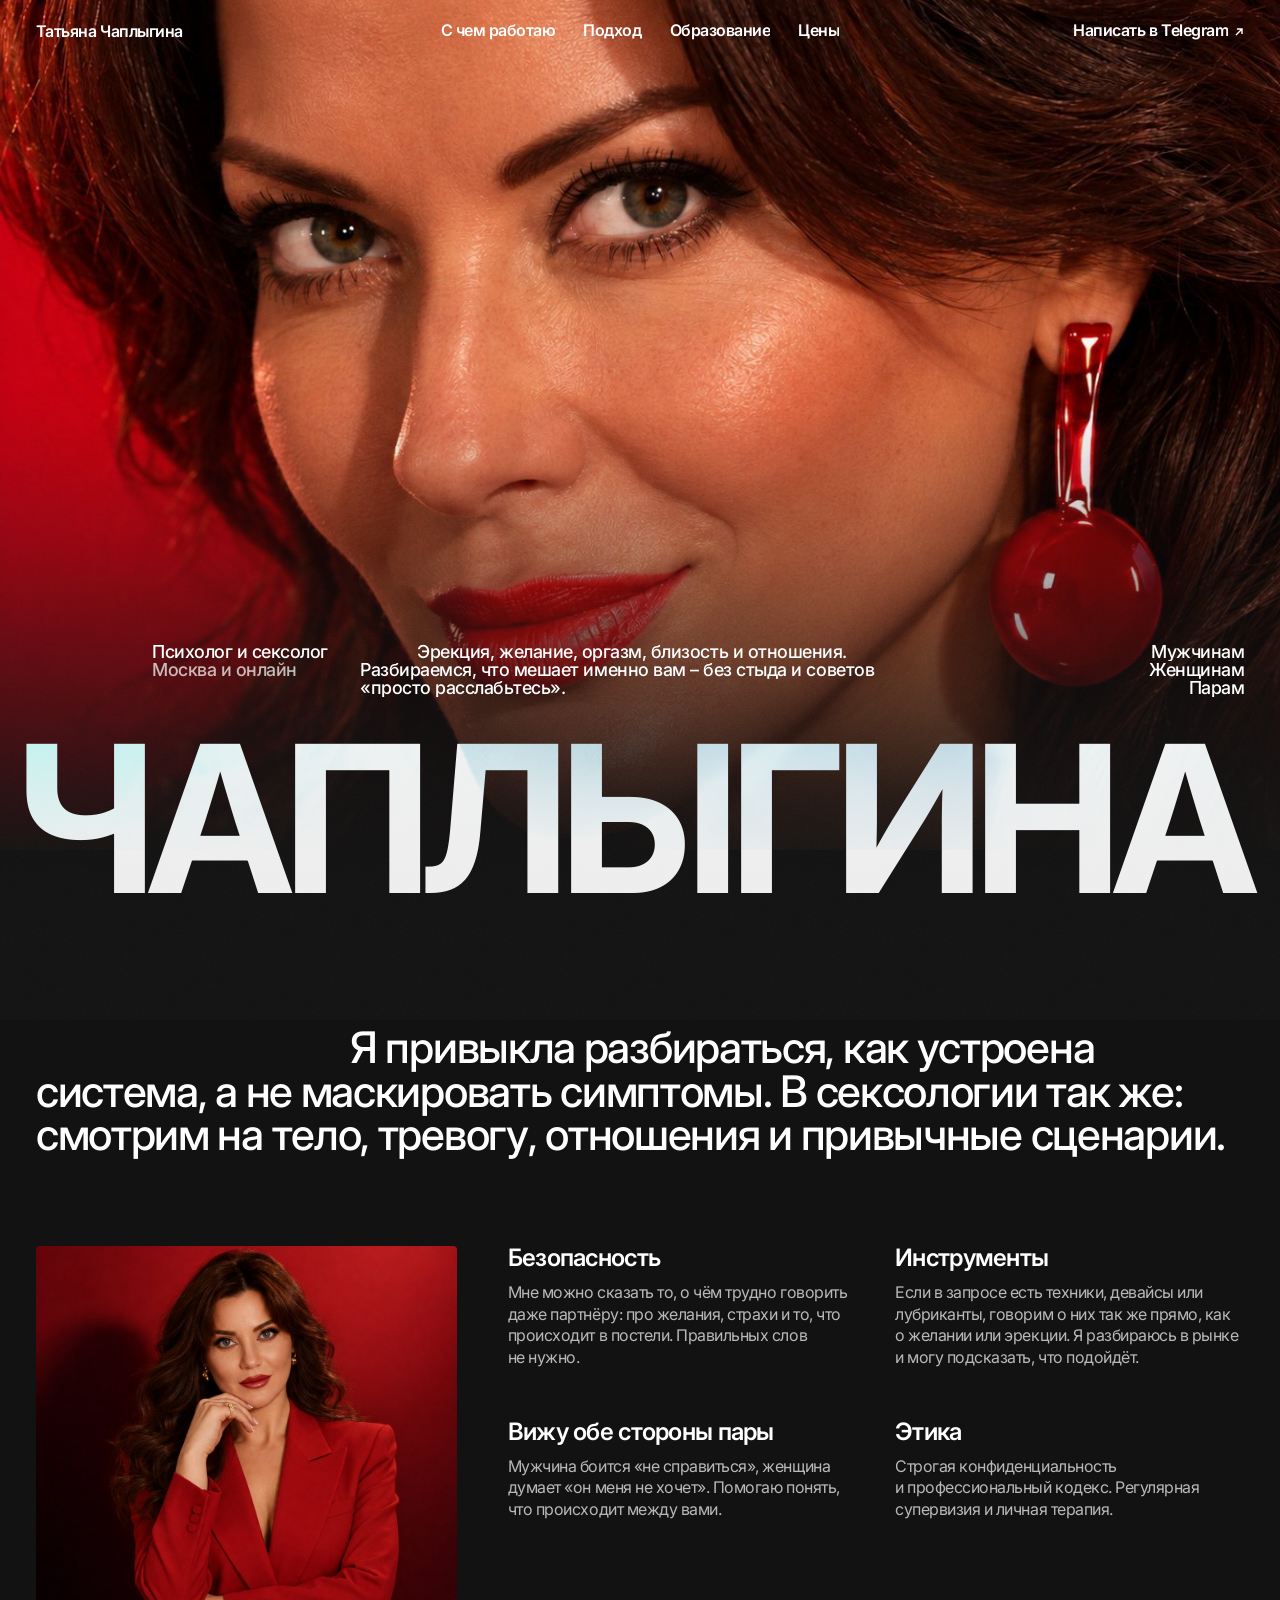
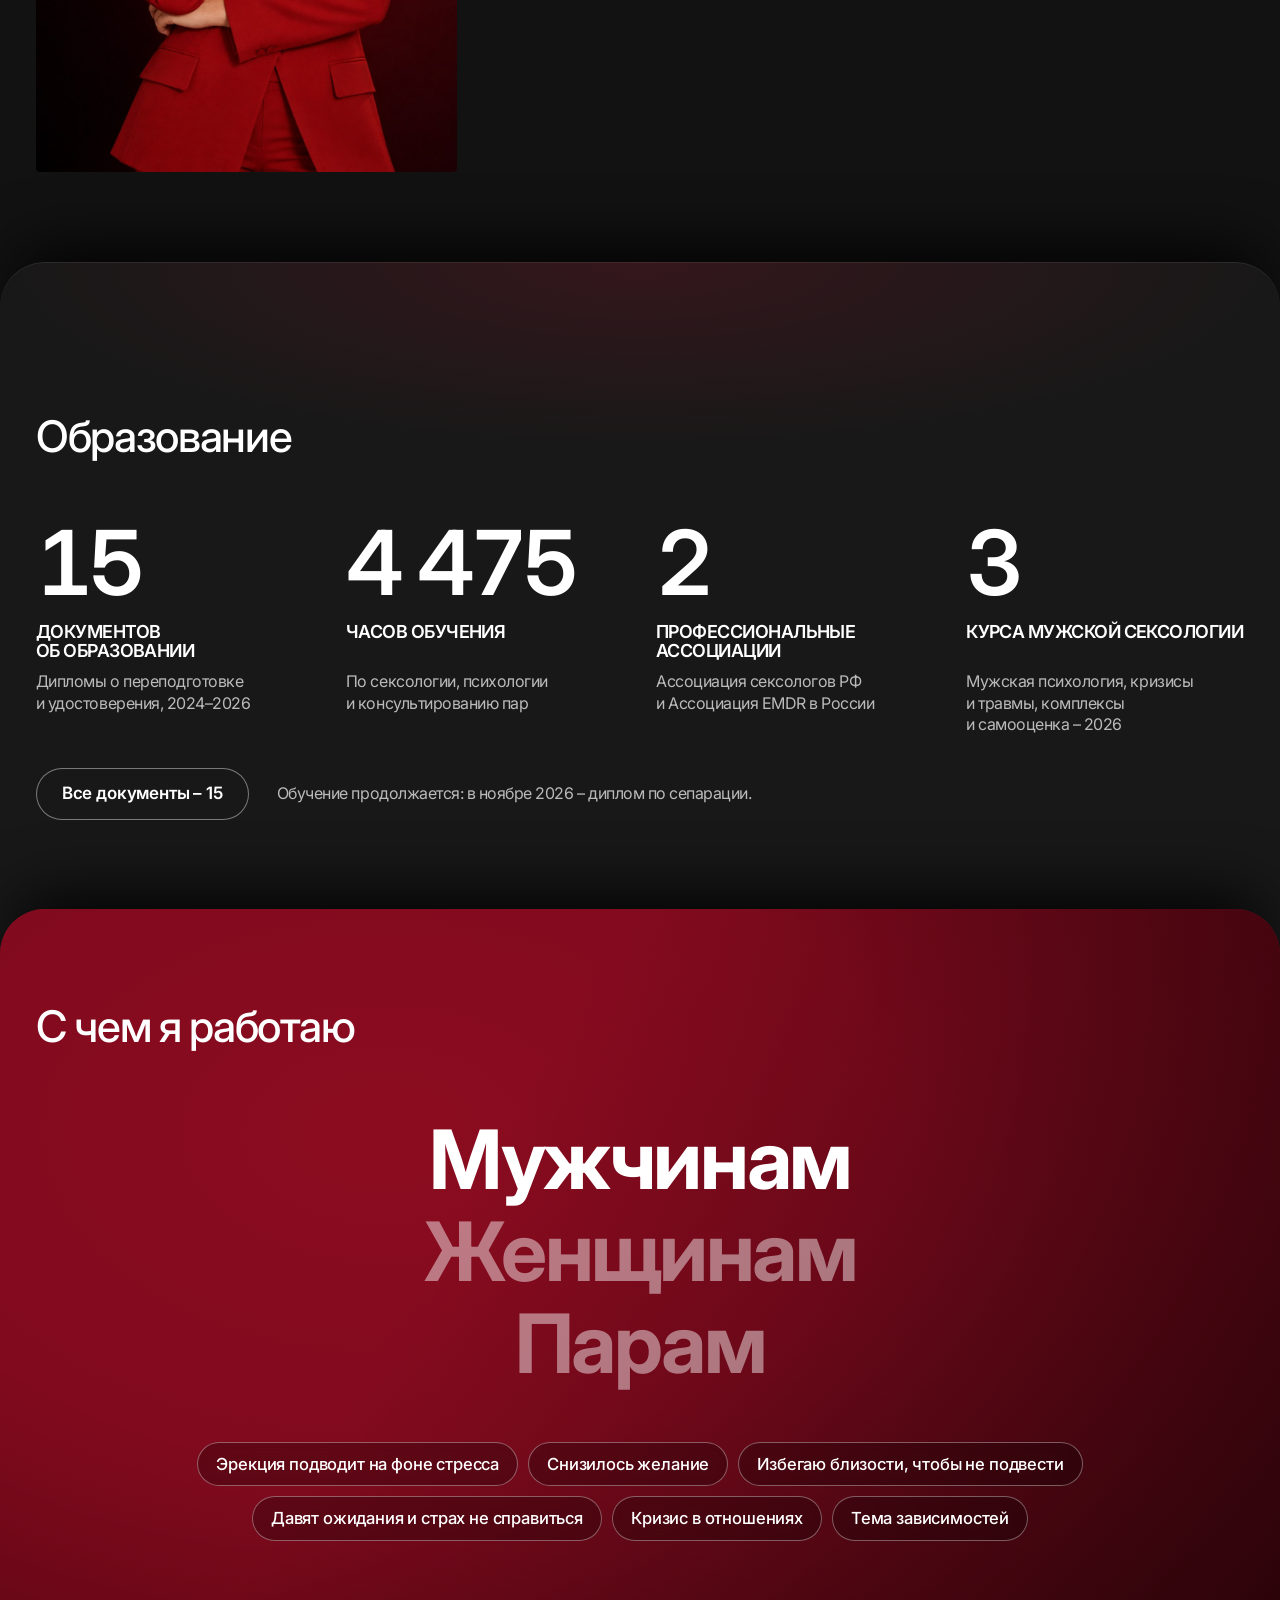
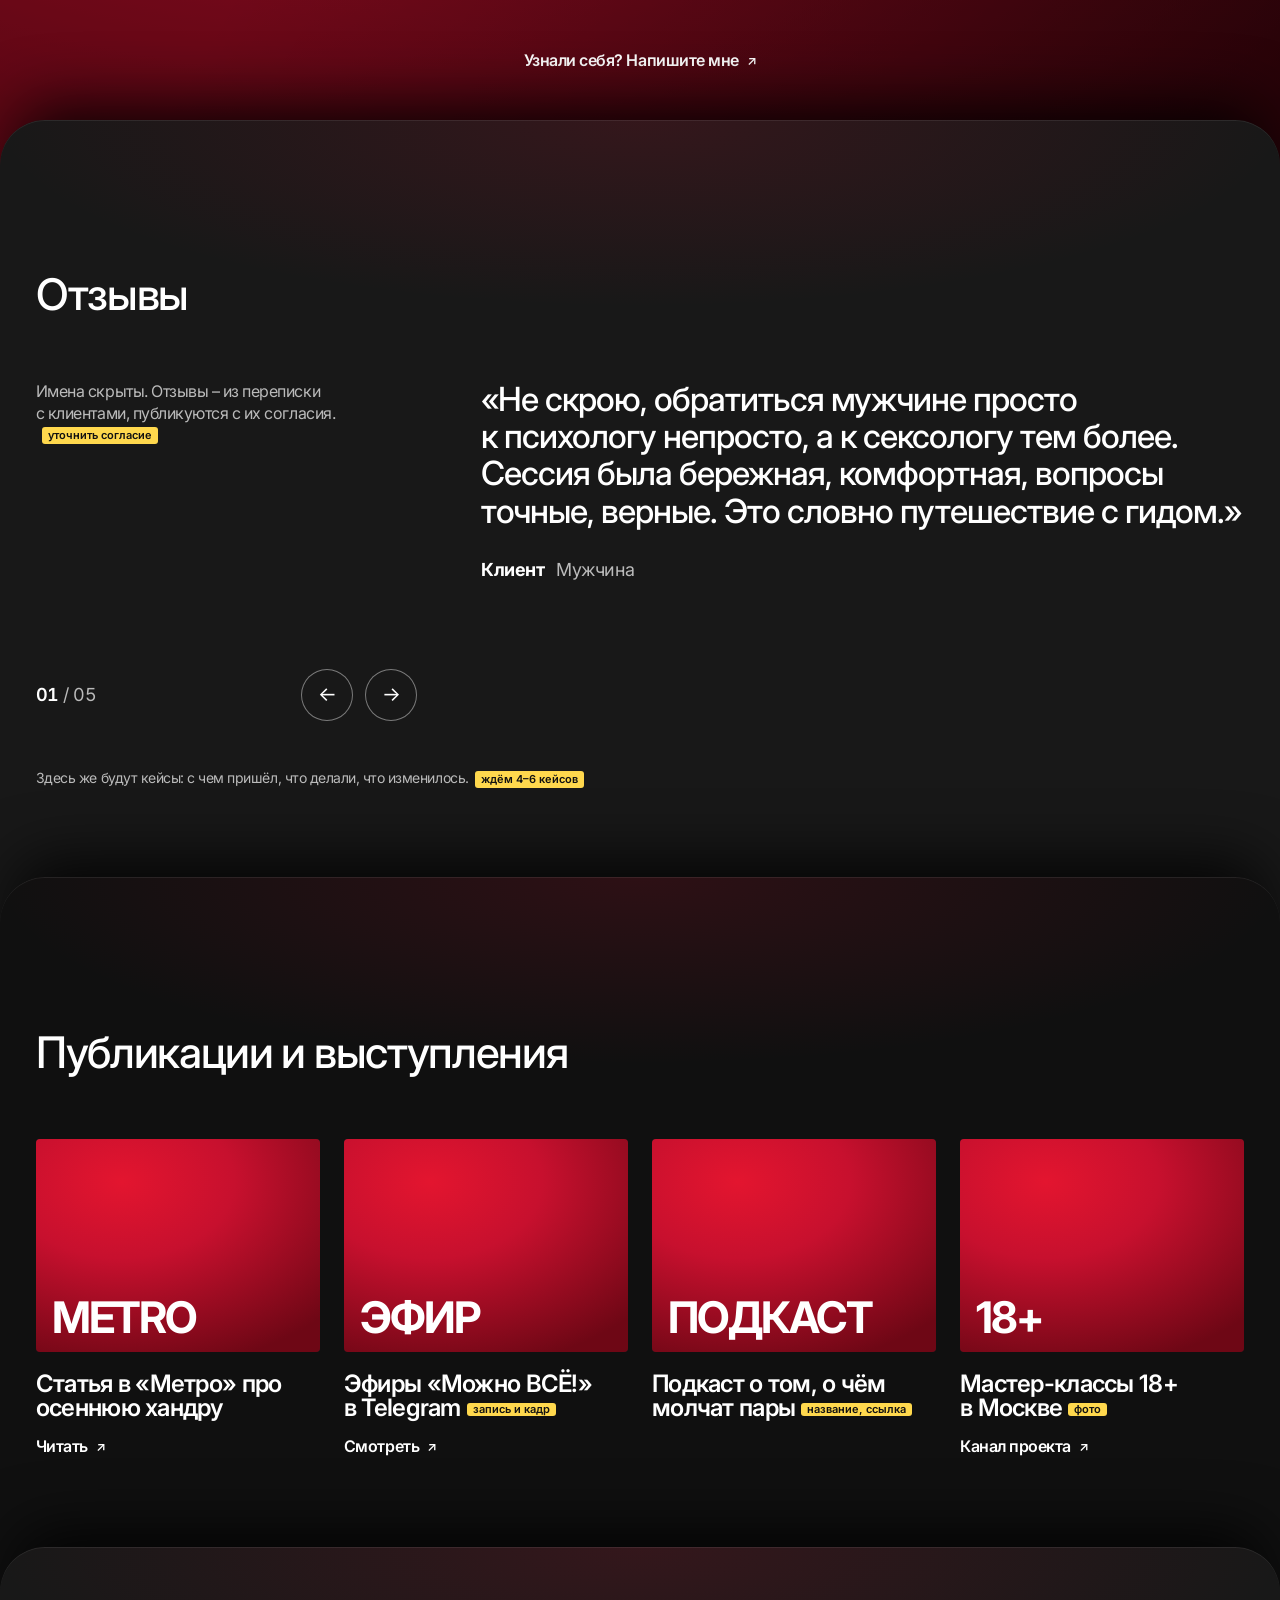
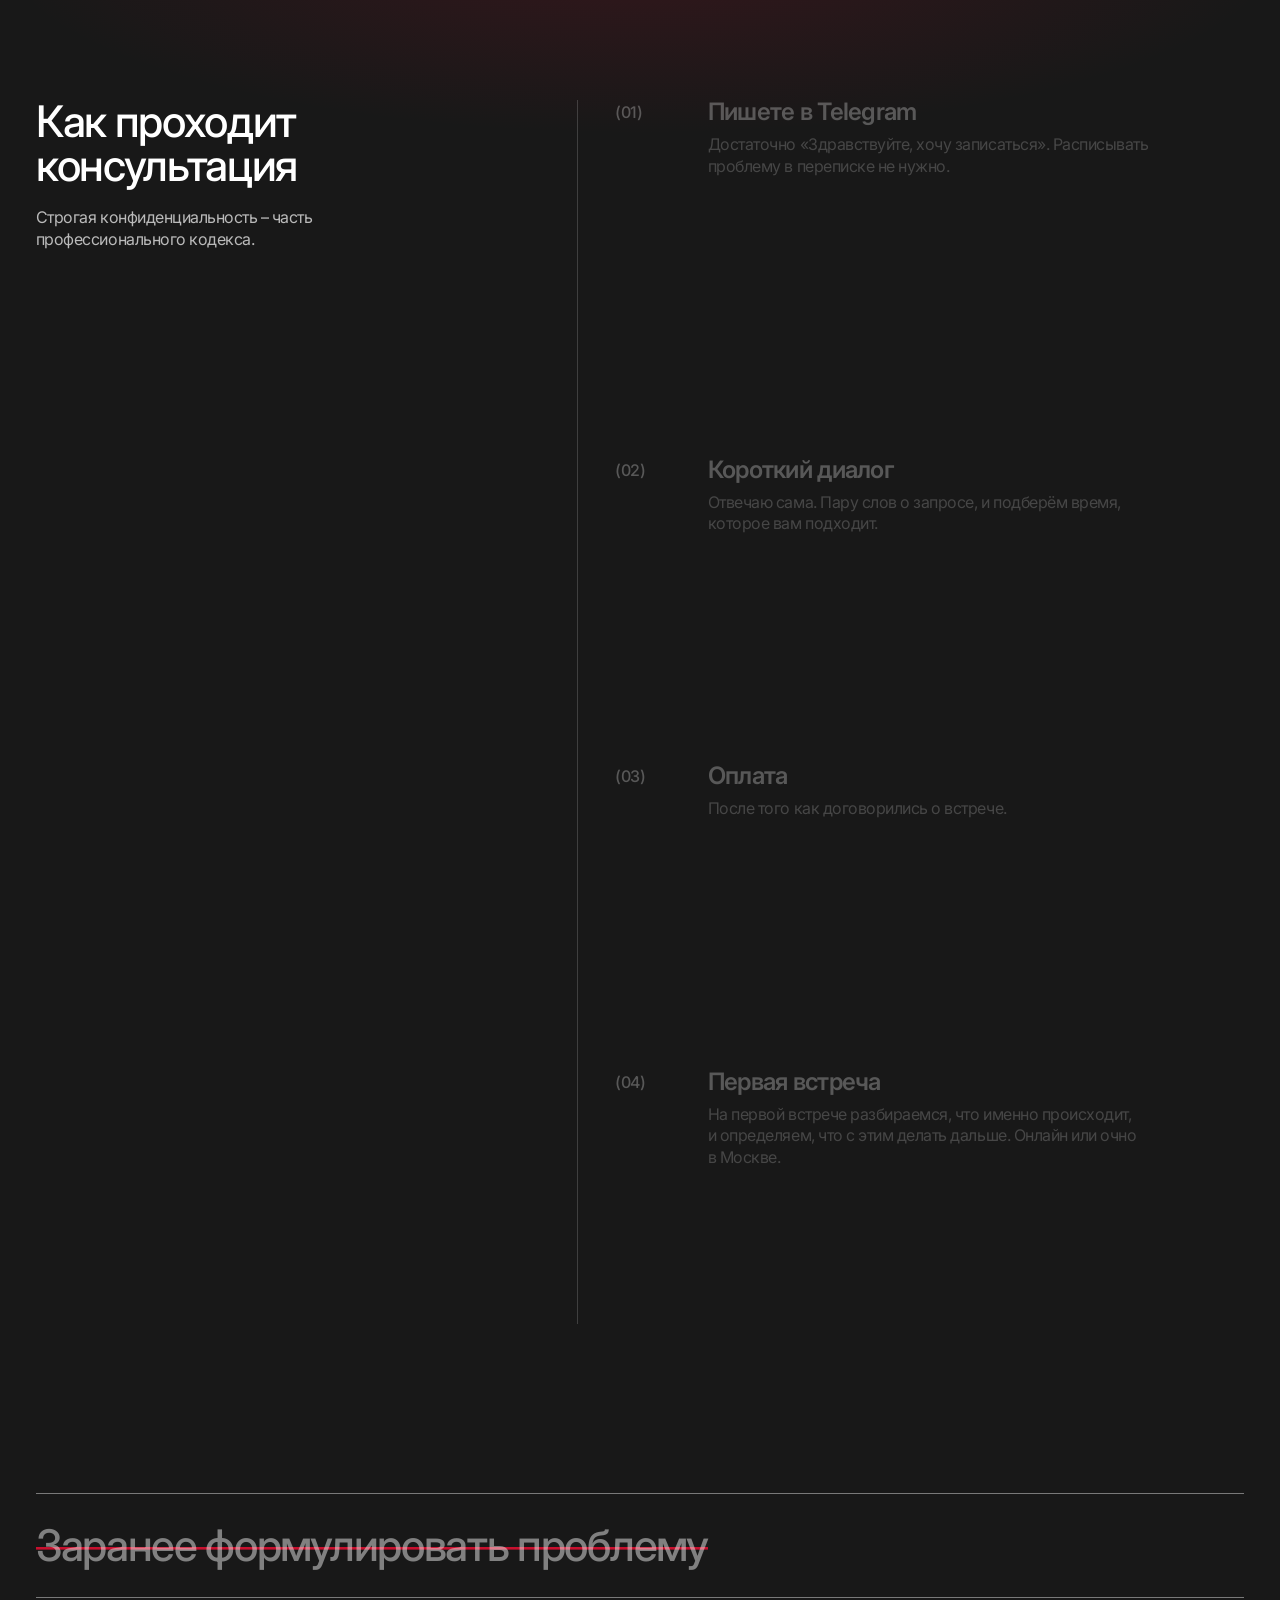
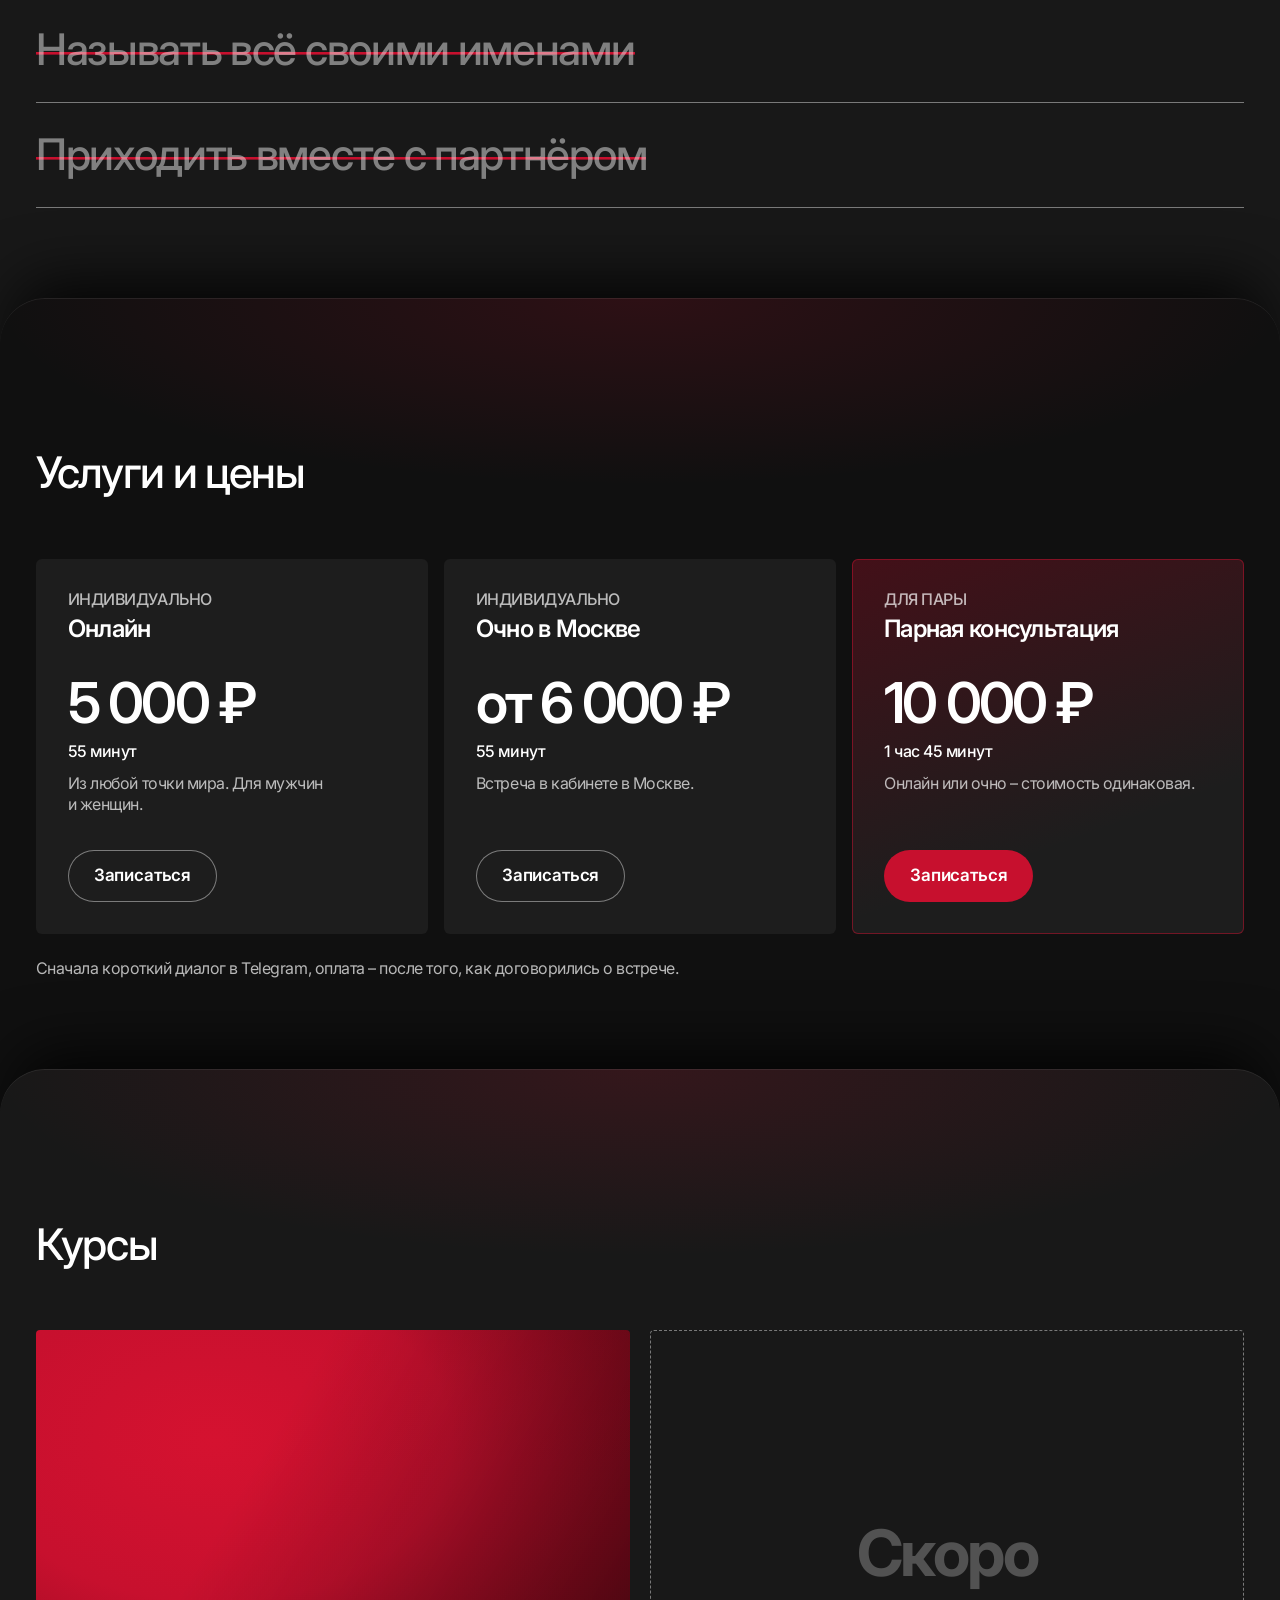
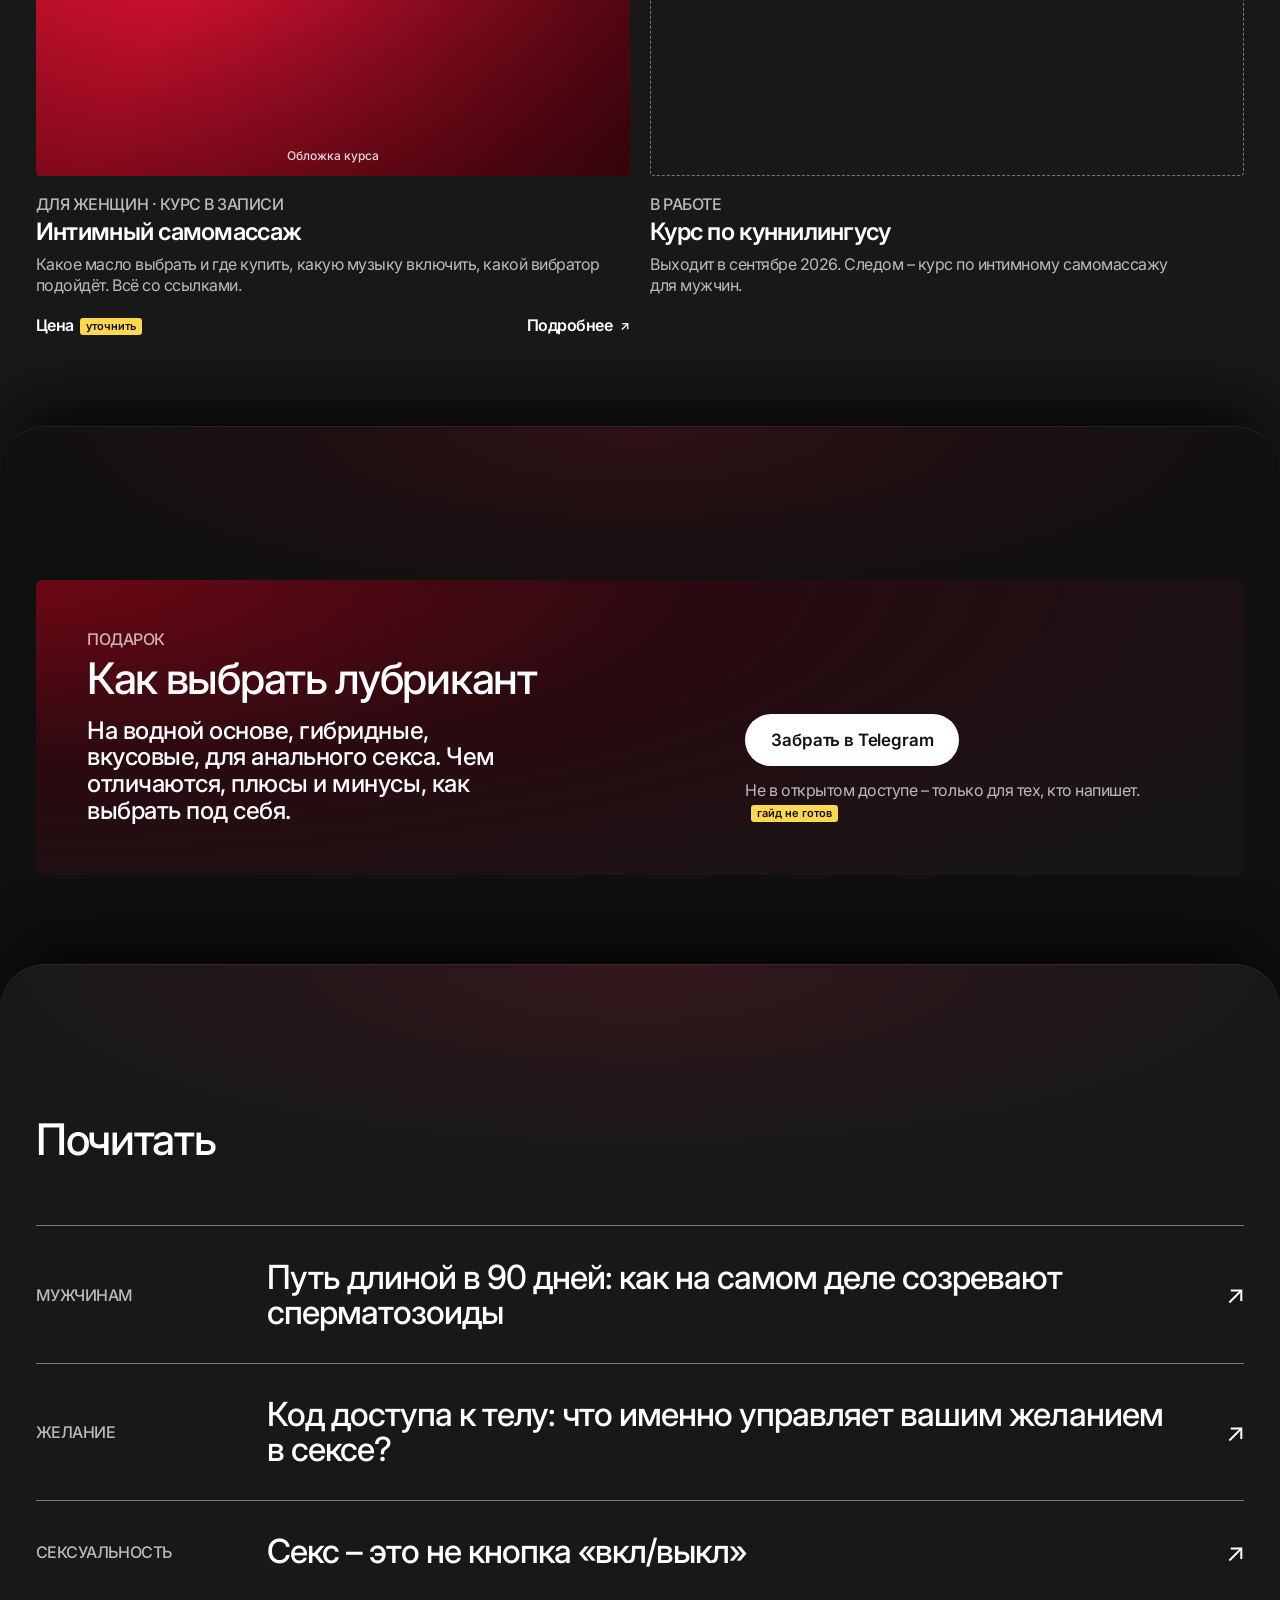
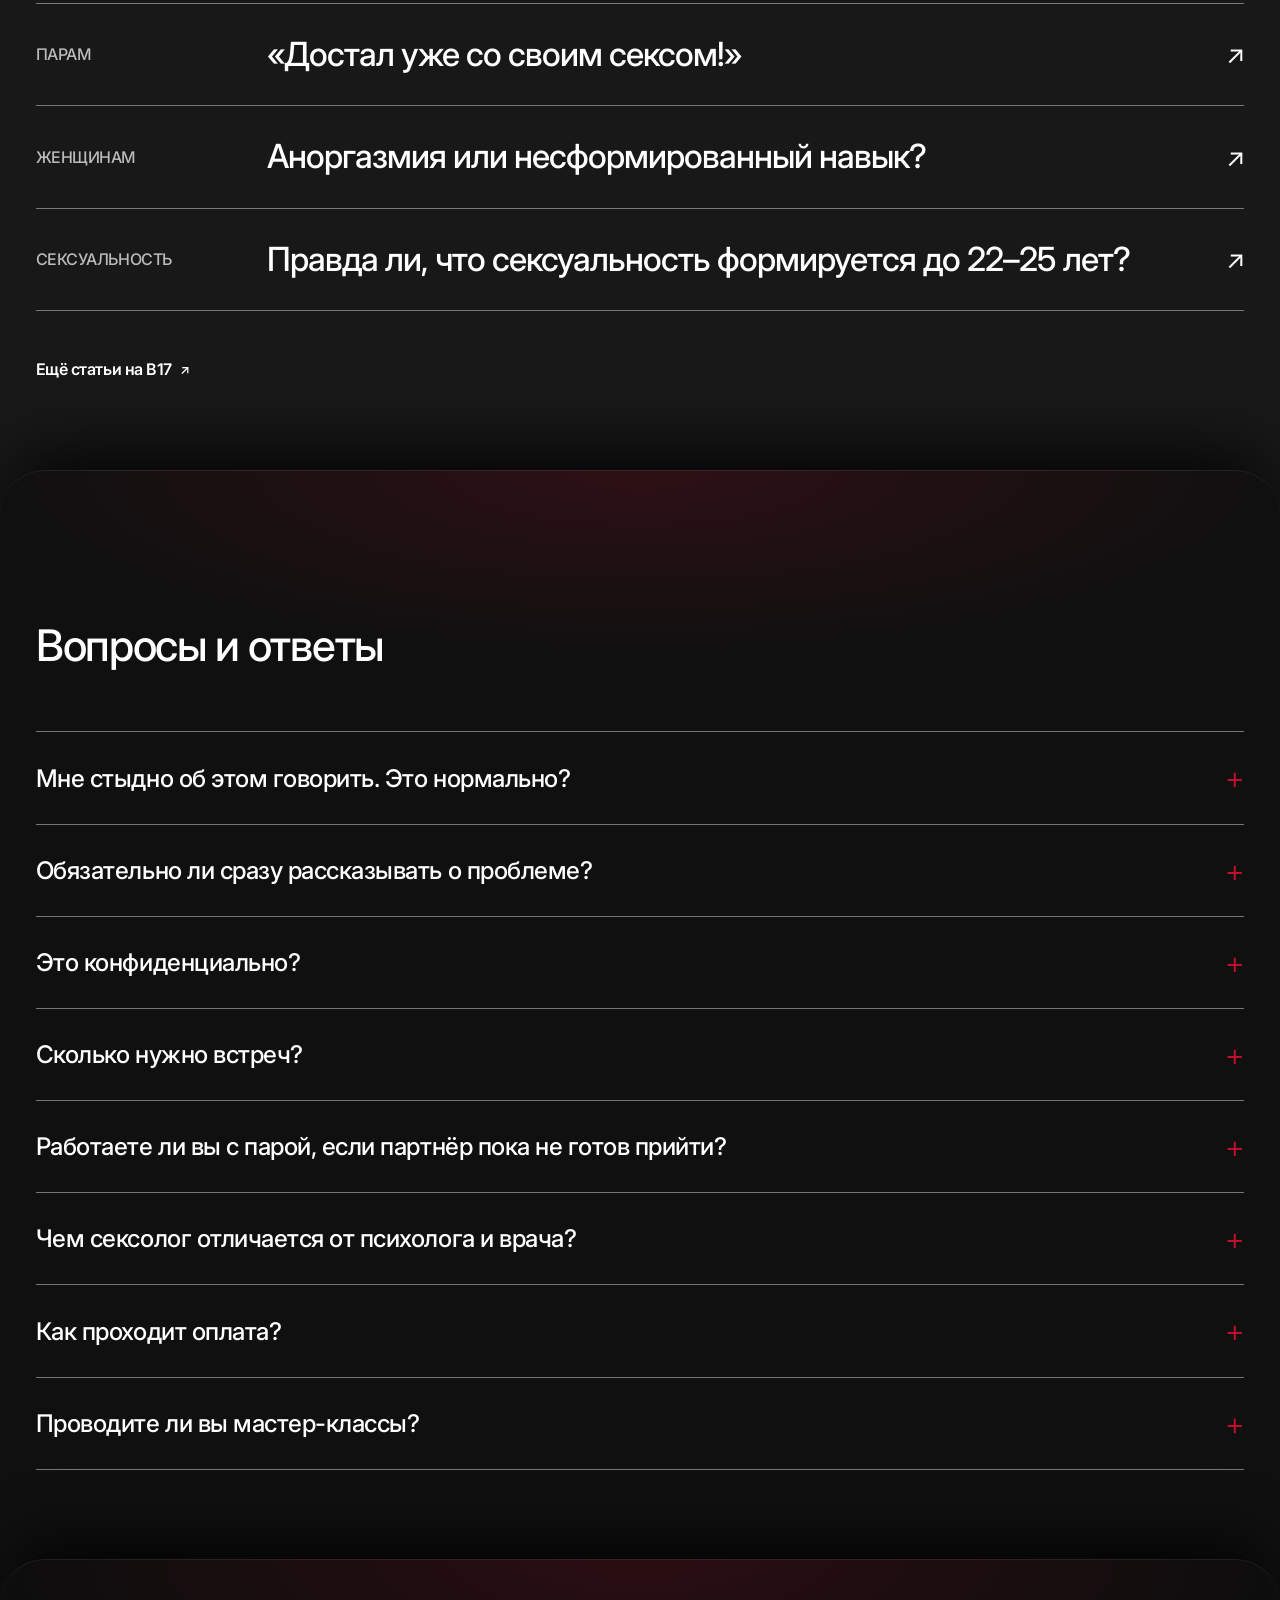
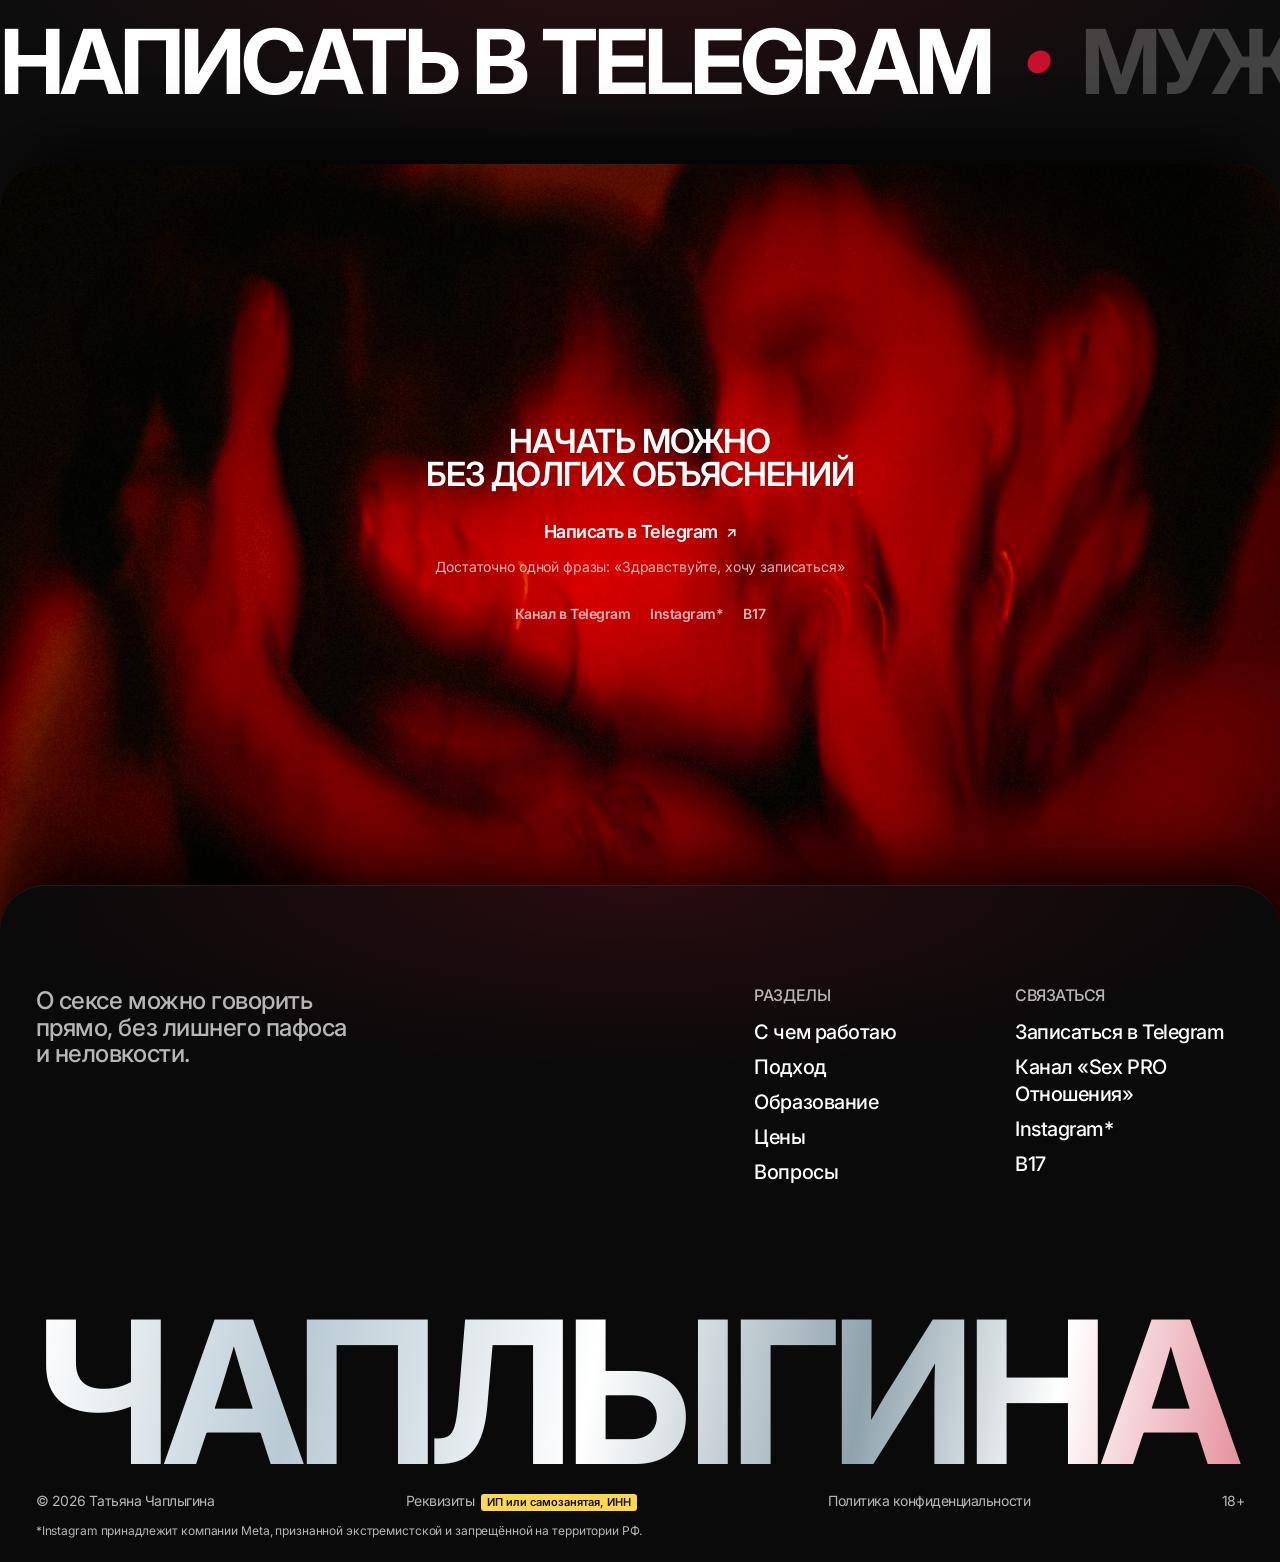
==== commit 318af55a: "feat: яркие губы на фото, фото чуть ниже, подпись ближе к губам Co-Authored-By: Claude Opus 5 <norep" ====
--- a/index.html
+++ b/index.html
@@ -17,11 +17,11 @@
 <link rel="preconnect" href="https://fonts.googleapis.com">
 <link rel="preconnect" href="https://fonts.gstatic.com" crossorigin>
 <link rel="stylesheet" href="https://fonts.googleapis.com/css2?family=Inter:opsz,wght@14..32,400..700&display=swap">
-<link rel="stylesheet" href="css/tokens.css?v=0917n">
-<link rel="stylesheet" href="css/base.css?v=0917n">
-<link rel="stylesheet" href="css/hero.css?v=0917n">
-<link rel="stylesheet" href="css/sections.css?v=0917n">
-<link rel="stylesheet" href="css/blocks.css?v=0917n">
+<link rel="stylesheet" href="css/tokens.css?v=0917p">
+<link rel="stylesheet" href="css/base.css?v=0917p">
+<link rel="stylesheet" href="css/hero.css?v=0917p">
+<link rel="stylesheet" href="css/sections.css?v=0917p">
+<link rel="stylesheet" href="css/blocks.css?v=0917p">
 </head>
 <body>
 <header class="header fade" style="--d:.6s">
@@ -450,9 +450,9 @@
 
 <a class="btn mobile-cta" href="https://t.me/chaplygina_expert" target="_blank" rel="noopener">Написать в Telegram</a>
 
-<script src="js/vendor/lenis.min.js?v=0917n"></script>
-<script src="js/hero.js?v=0917n"></script>
-<script src="js/main.js?v=0917n"></script>
-<script src="js/blocks.js?v=0917n"></script>
+<script src="js/vendor/lenis.min.js?v=0917p"></script>
+<script src="js/hero.js?v=0917p"></script>
+<script src="js/main.js?v=0917p"></script>
+<script src="js/blocks.js?v=0917p"></script>
 </body>
 </html>
--- a/css/hero.css
+++ b/css/hero.css
@@ -62,7 +62,7 @@
   margin-top: auto; /* как у референса: строка на ~48% высоты, над фамилией */
 }
 /* текст над фамилией мелкий, как у KAFAYA: 20px, интерлиньяж равен кеглю */
-.hero__meta { font-size: var(--fs-hero); font-weight: 500; line-height: 1; }
+.hero__meta { justify-self: start; width: max-content; font-size: var(--fs-hero); font-weight: 500; line-height: 1; }
 .hero__roles .reveal-line { display: block; }
 .hero__roles { justify-self: end; text-align: right; font-size: var(--fs-hero); font-weight: 500; line-height: 1; }
 
--- a/css/blocks.css
+++ b/css/blocks.css
@@ -337,7 +337,7 @@
 
 /* ===== Примерные фото со стока (Unsplash, бесплатная лицензия) – заменить кадрами фотосессии ===== */
 .hero__photo {
-  background: url("../assets/img/hero-tanya-2.jpg") center / cover no-repeat;
+  background: url("../assets/img/hero-tanya-3.jpg") center / cover no-repeat;
 }
 .hero__photo .hero__photo-note,
 .about__photo .ph__note,
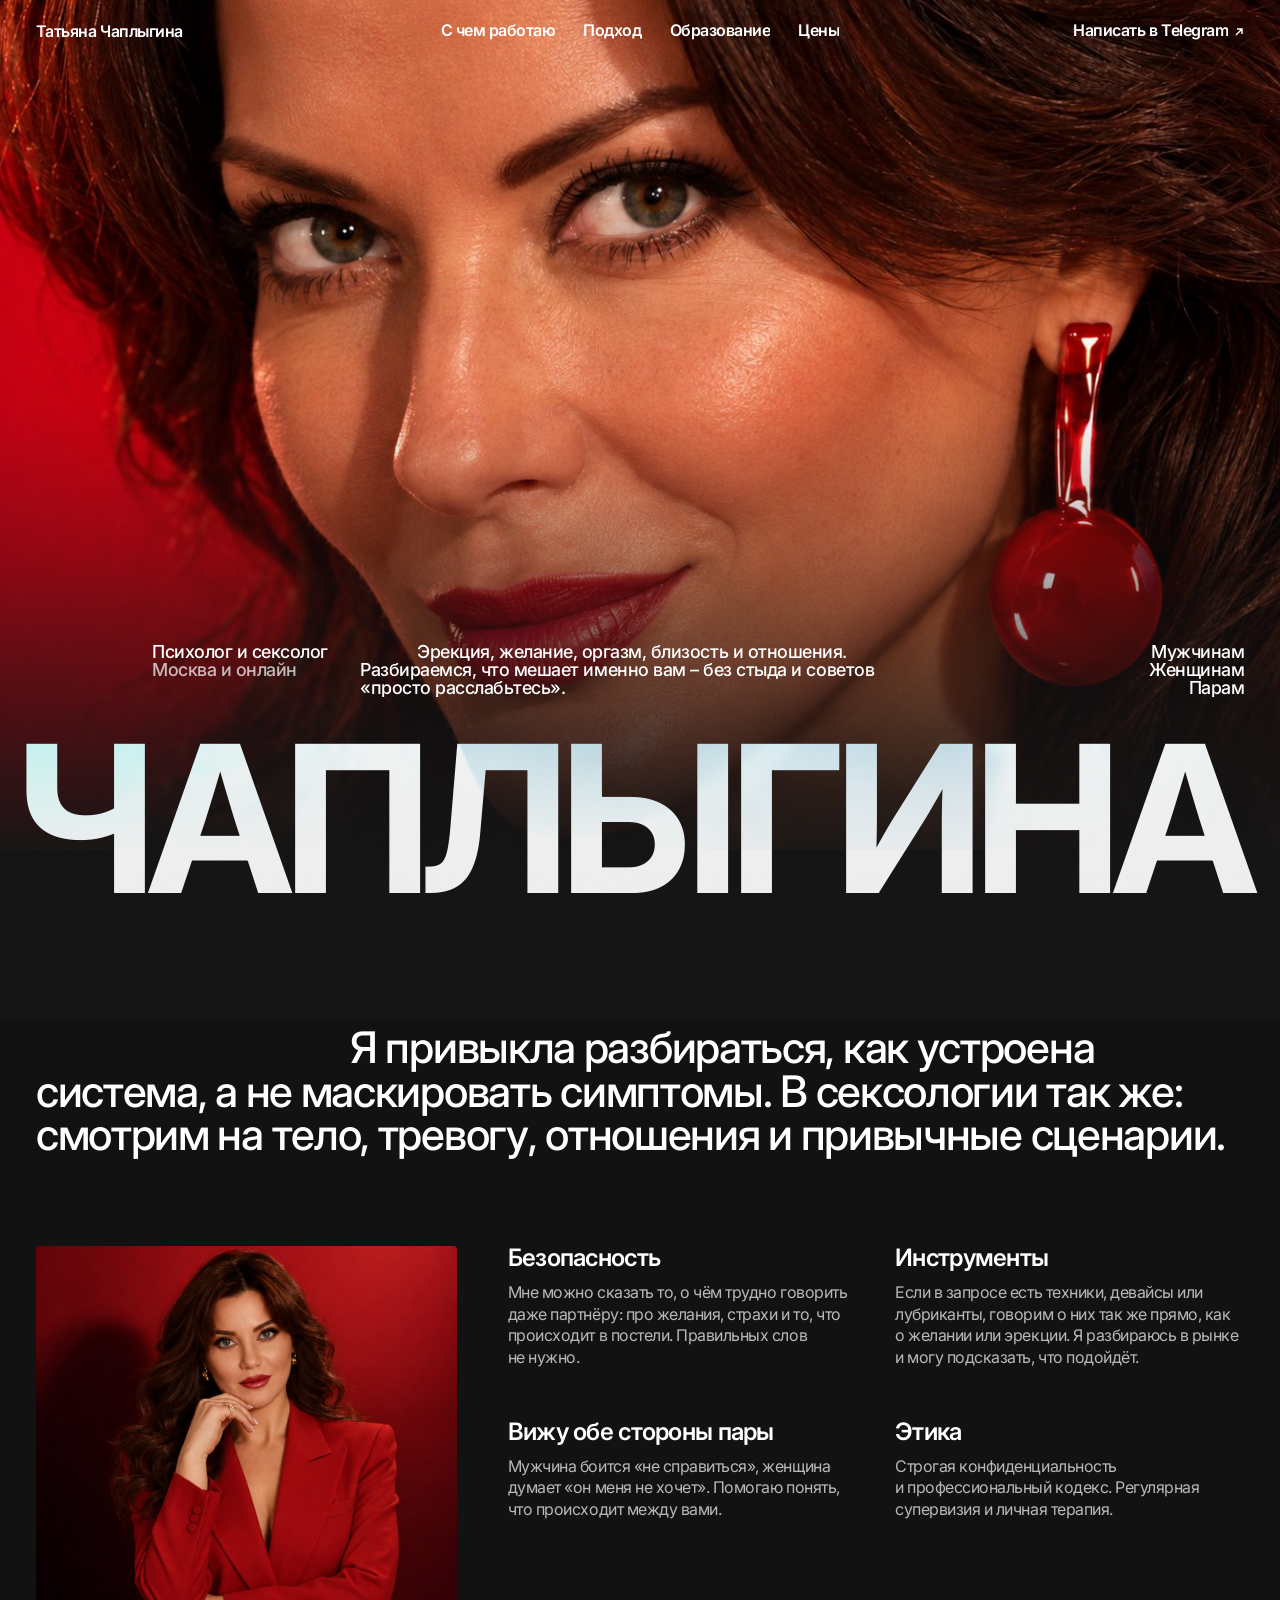
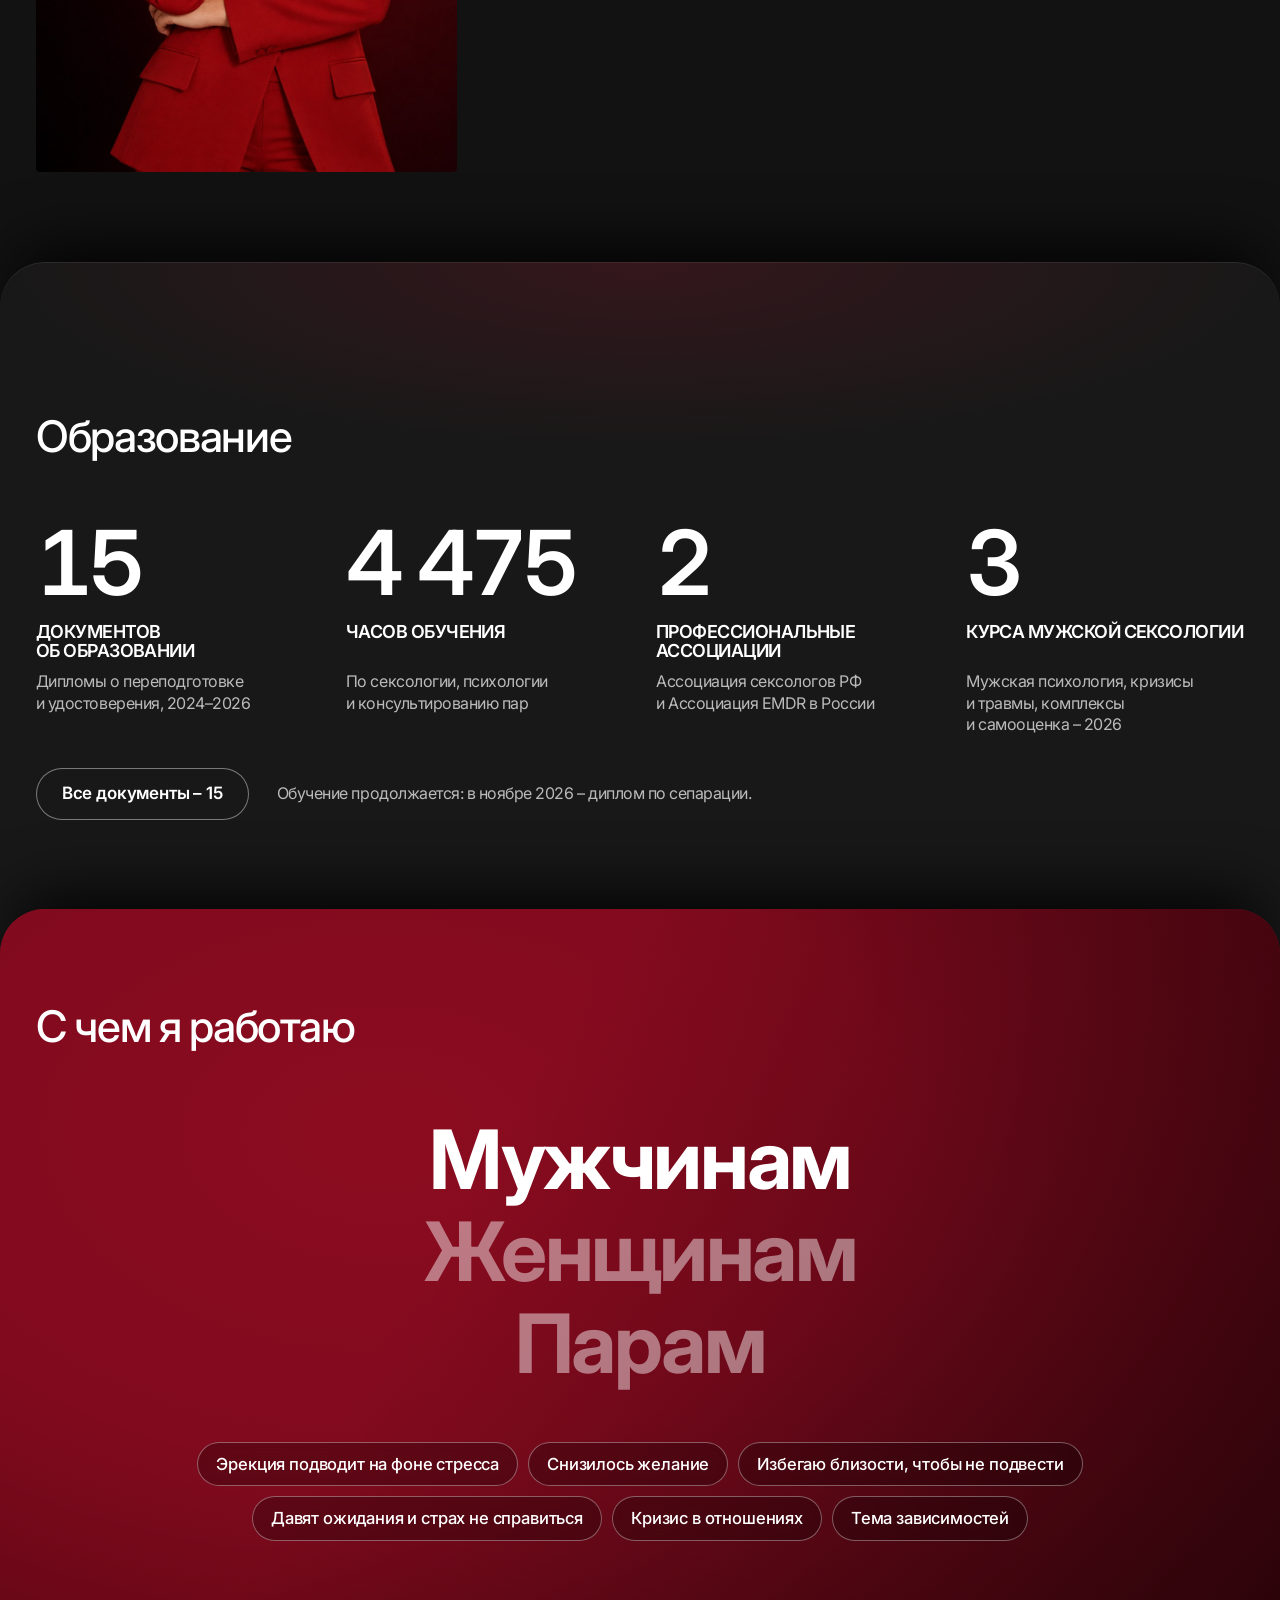
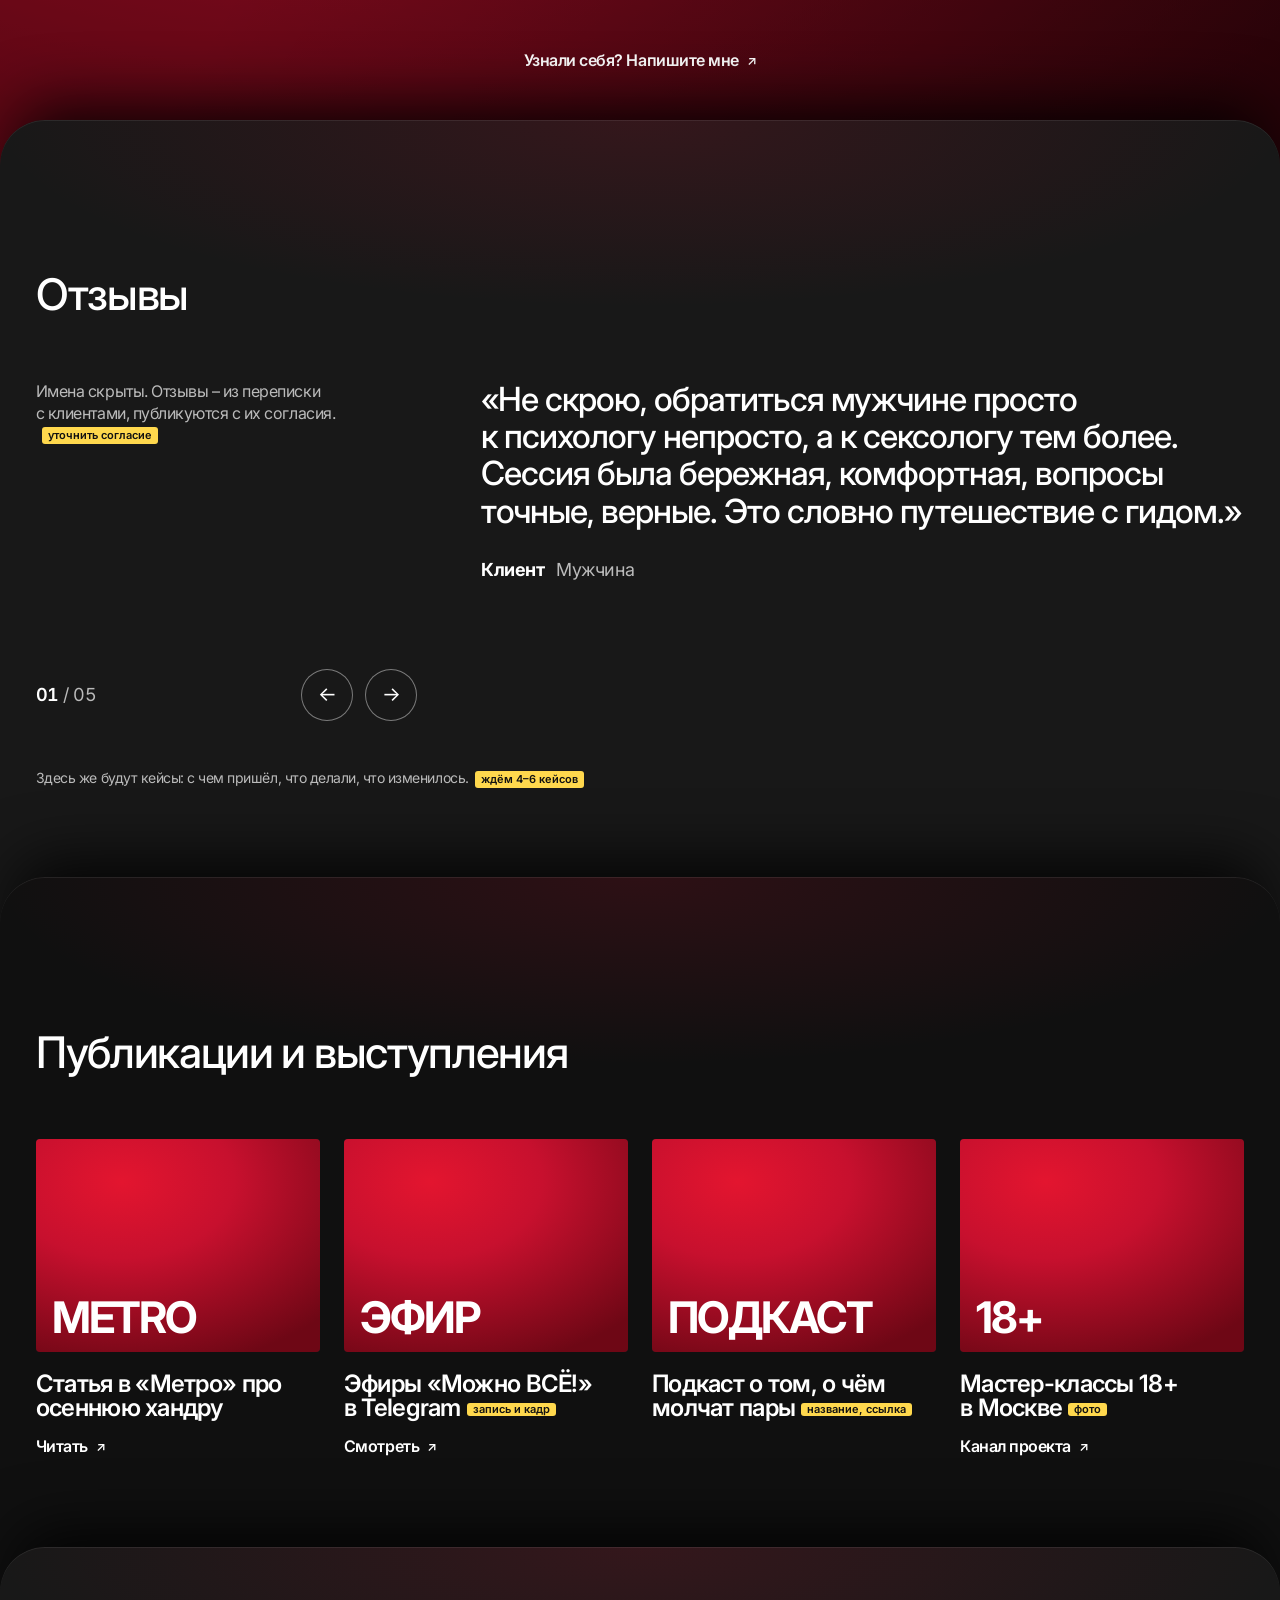
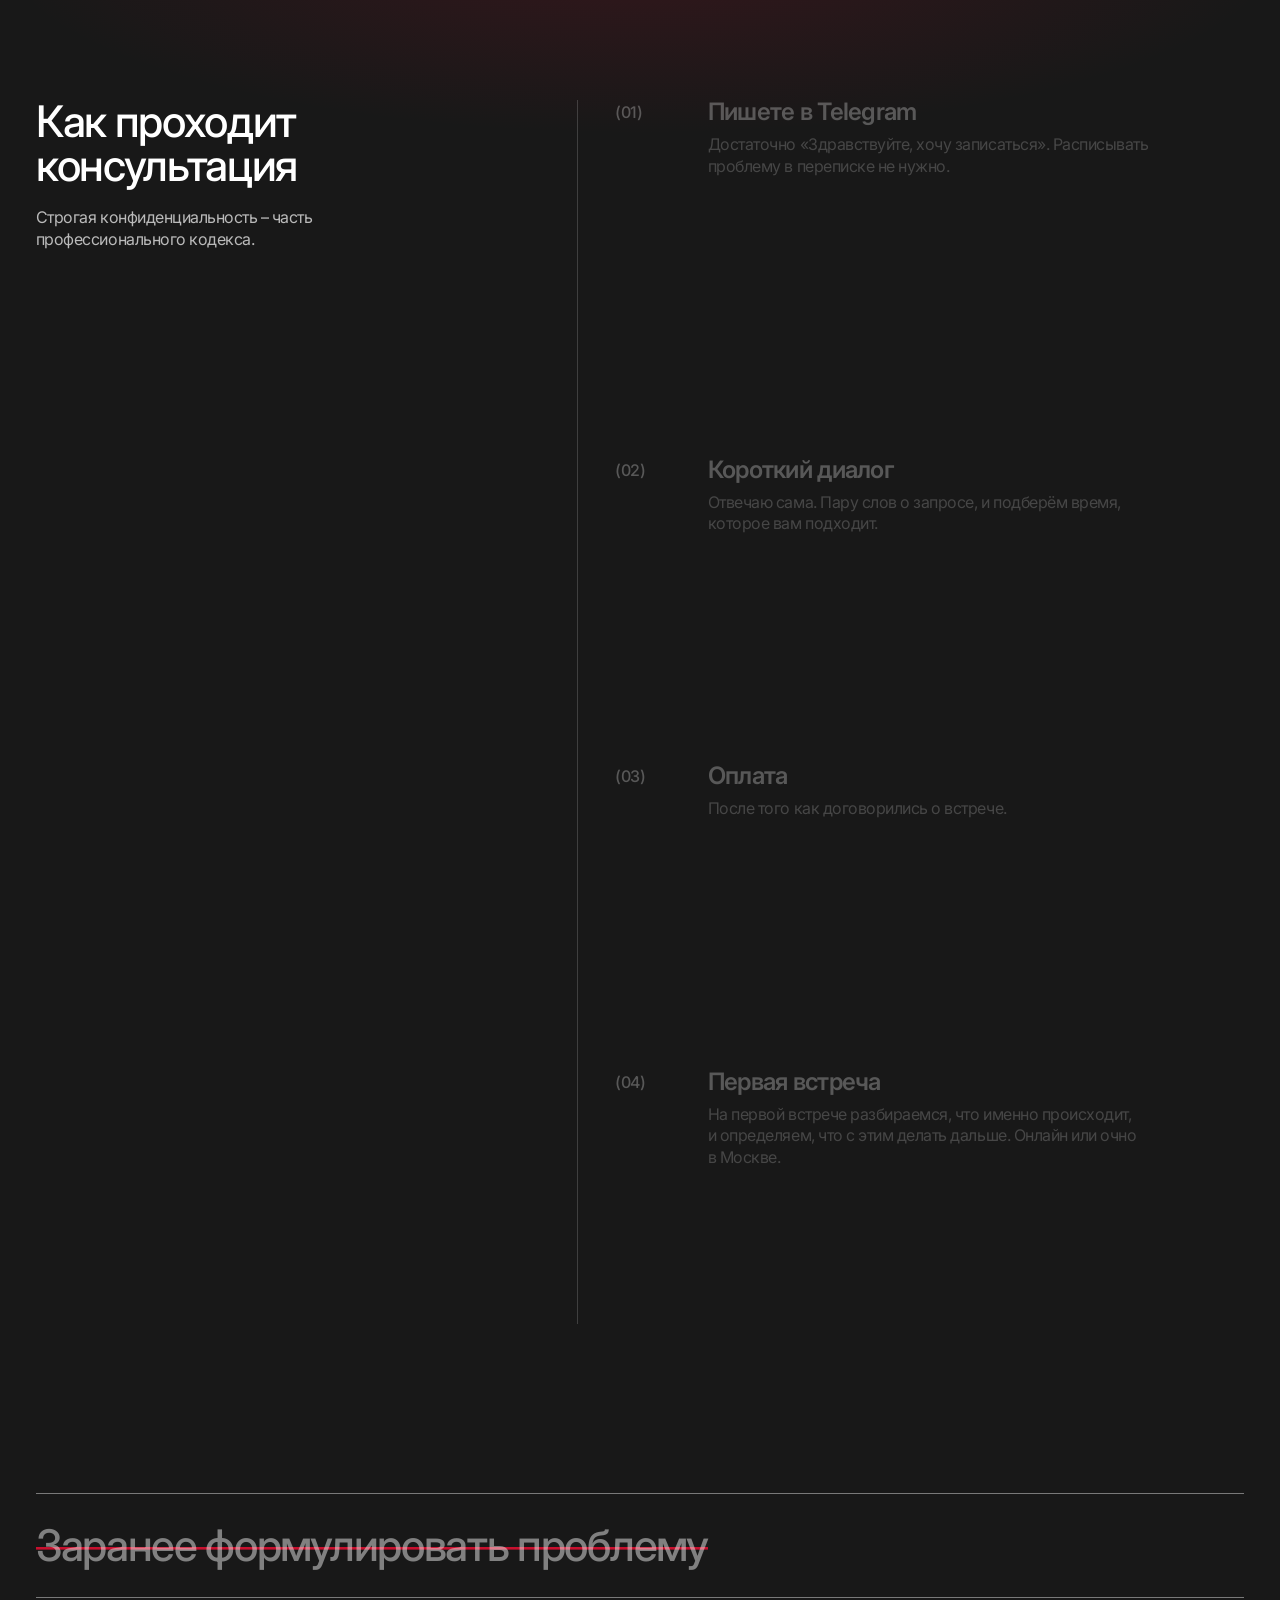
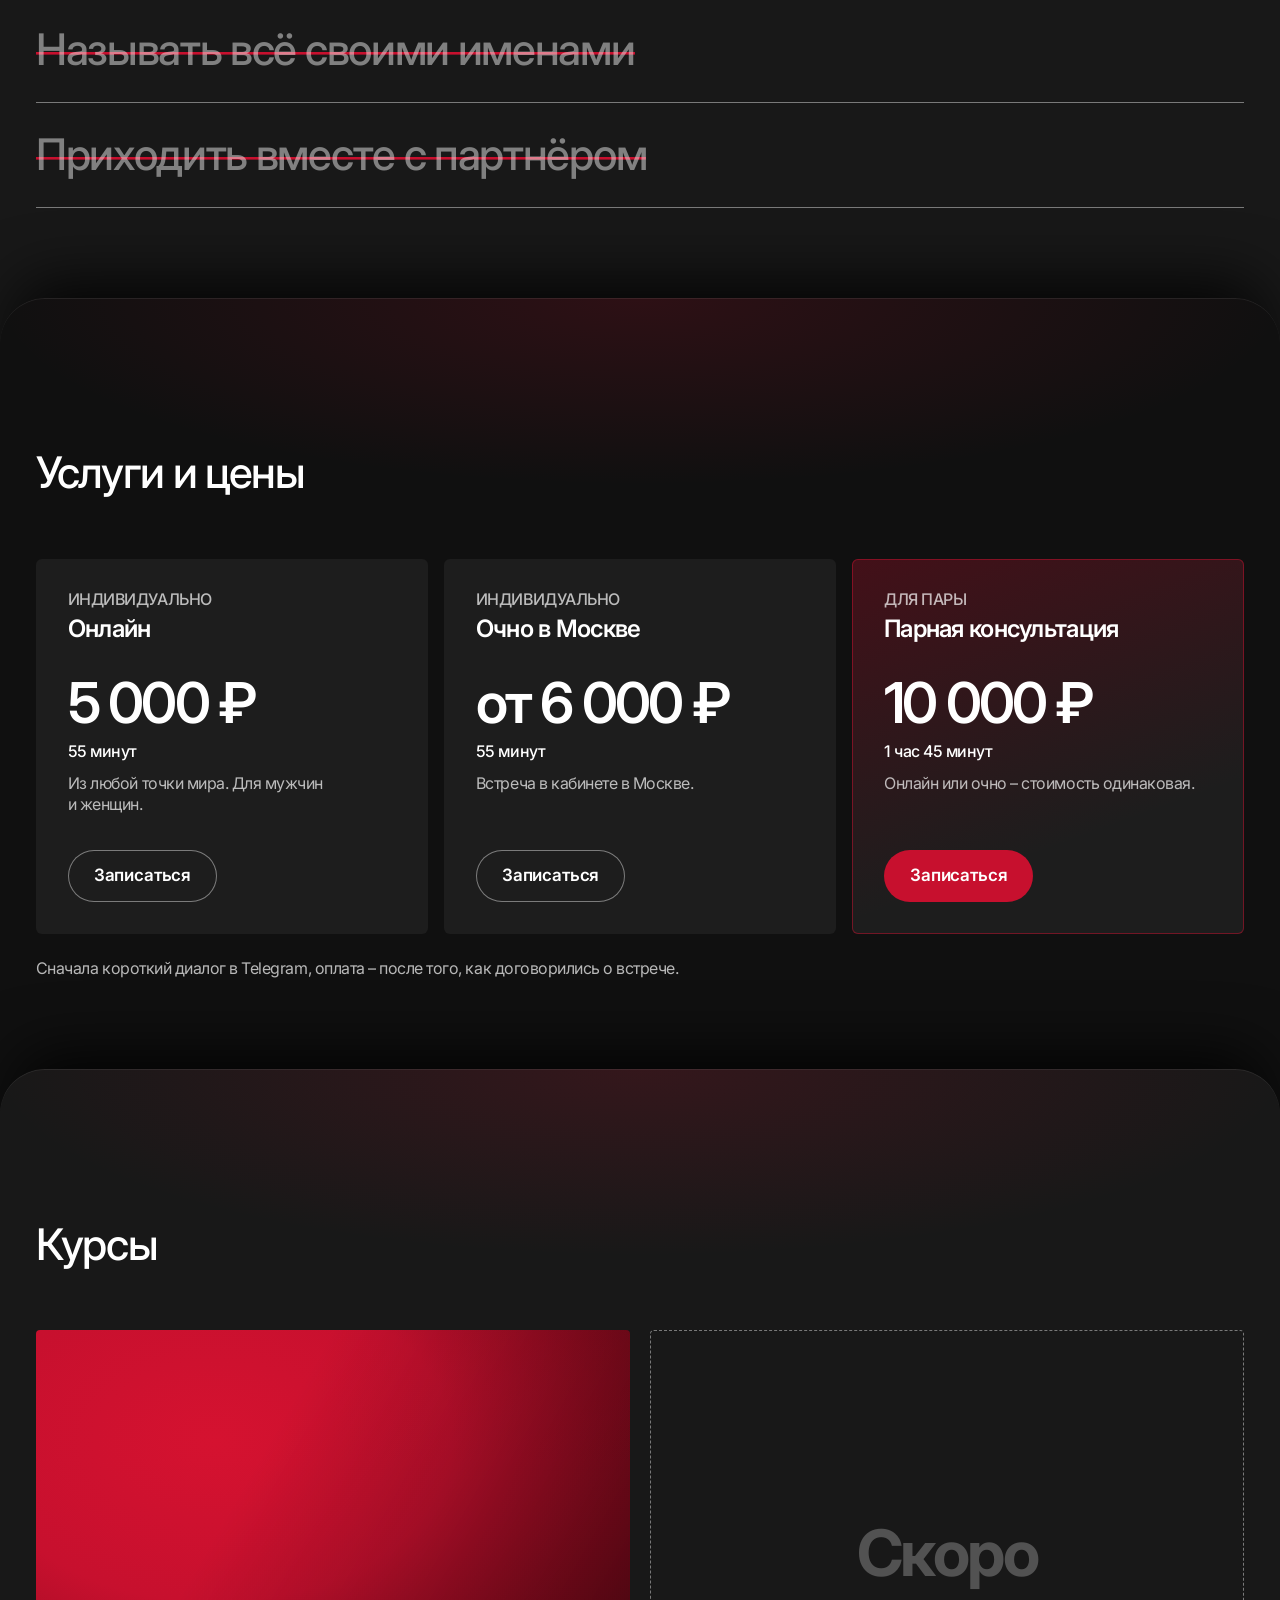
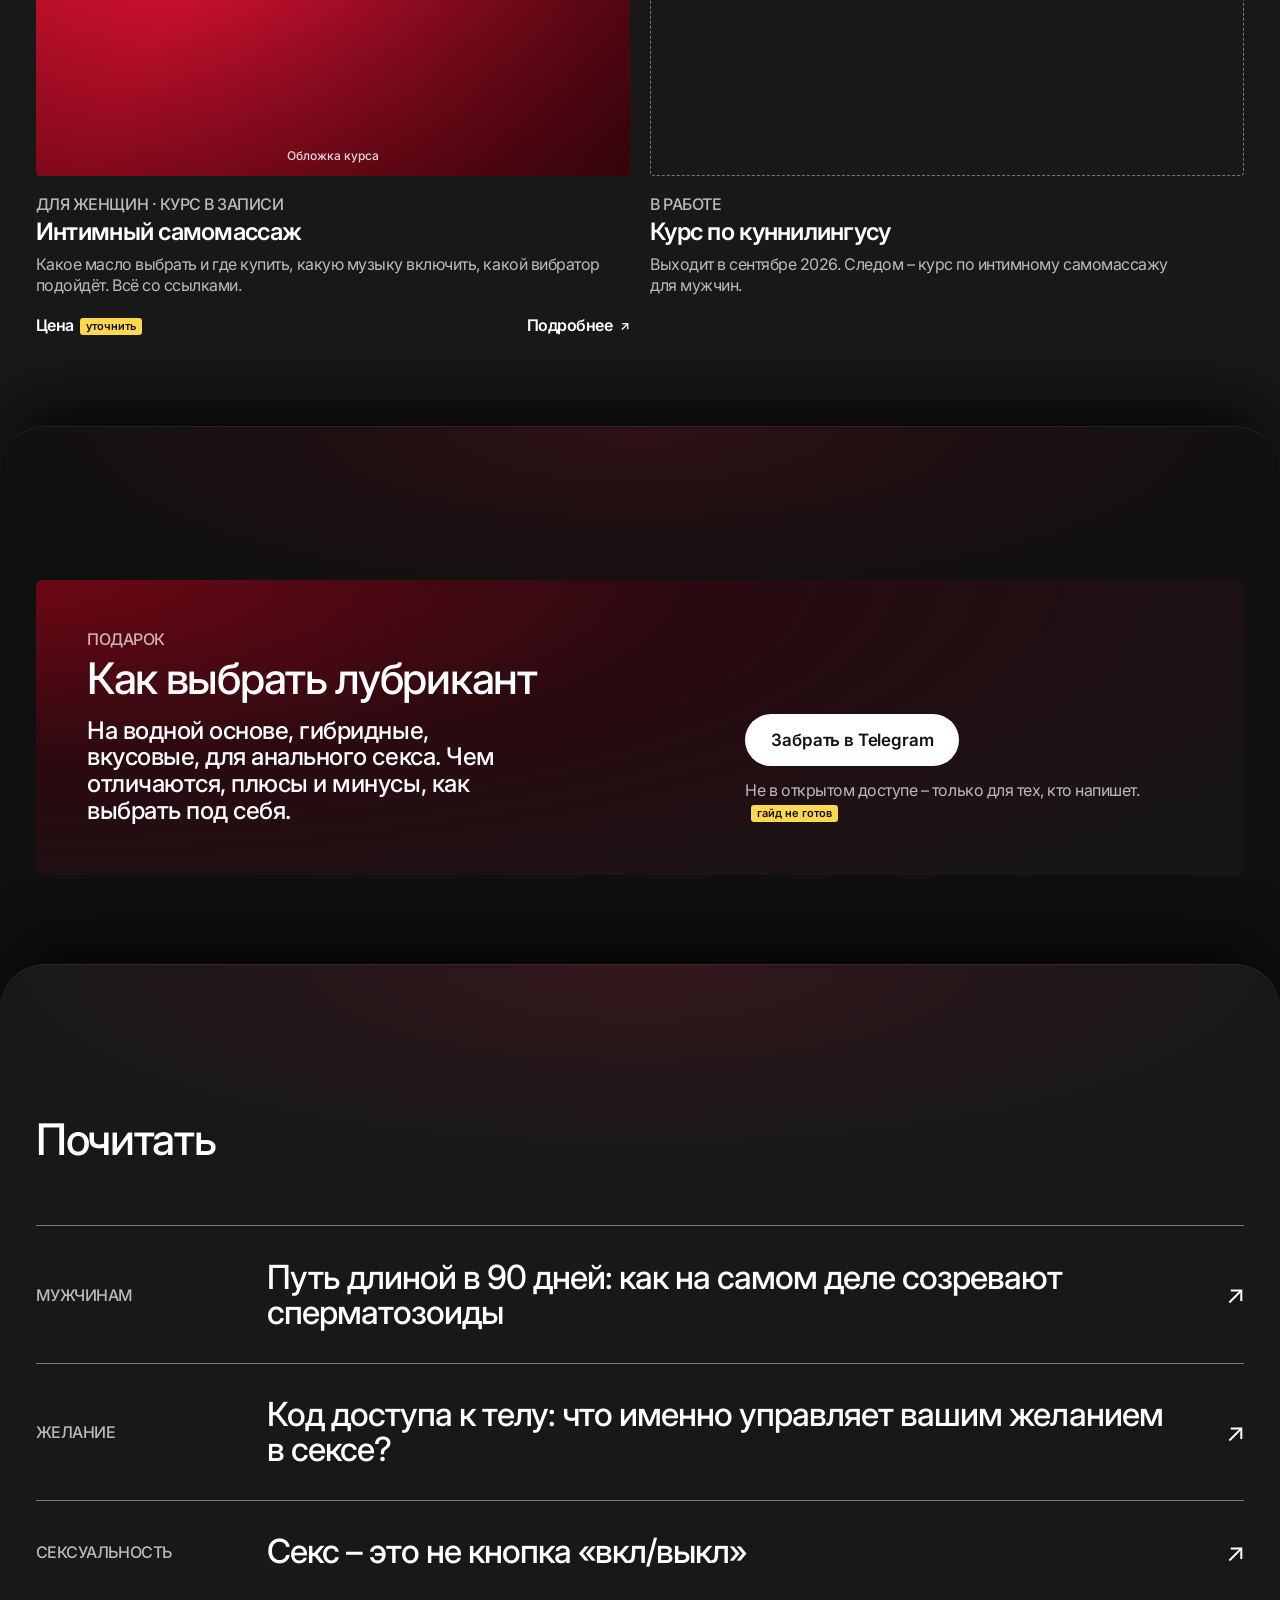
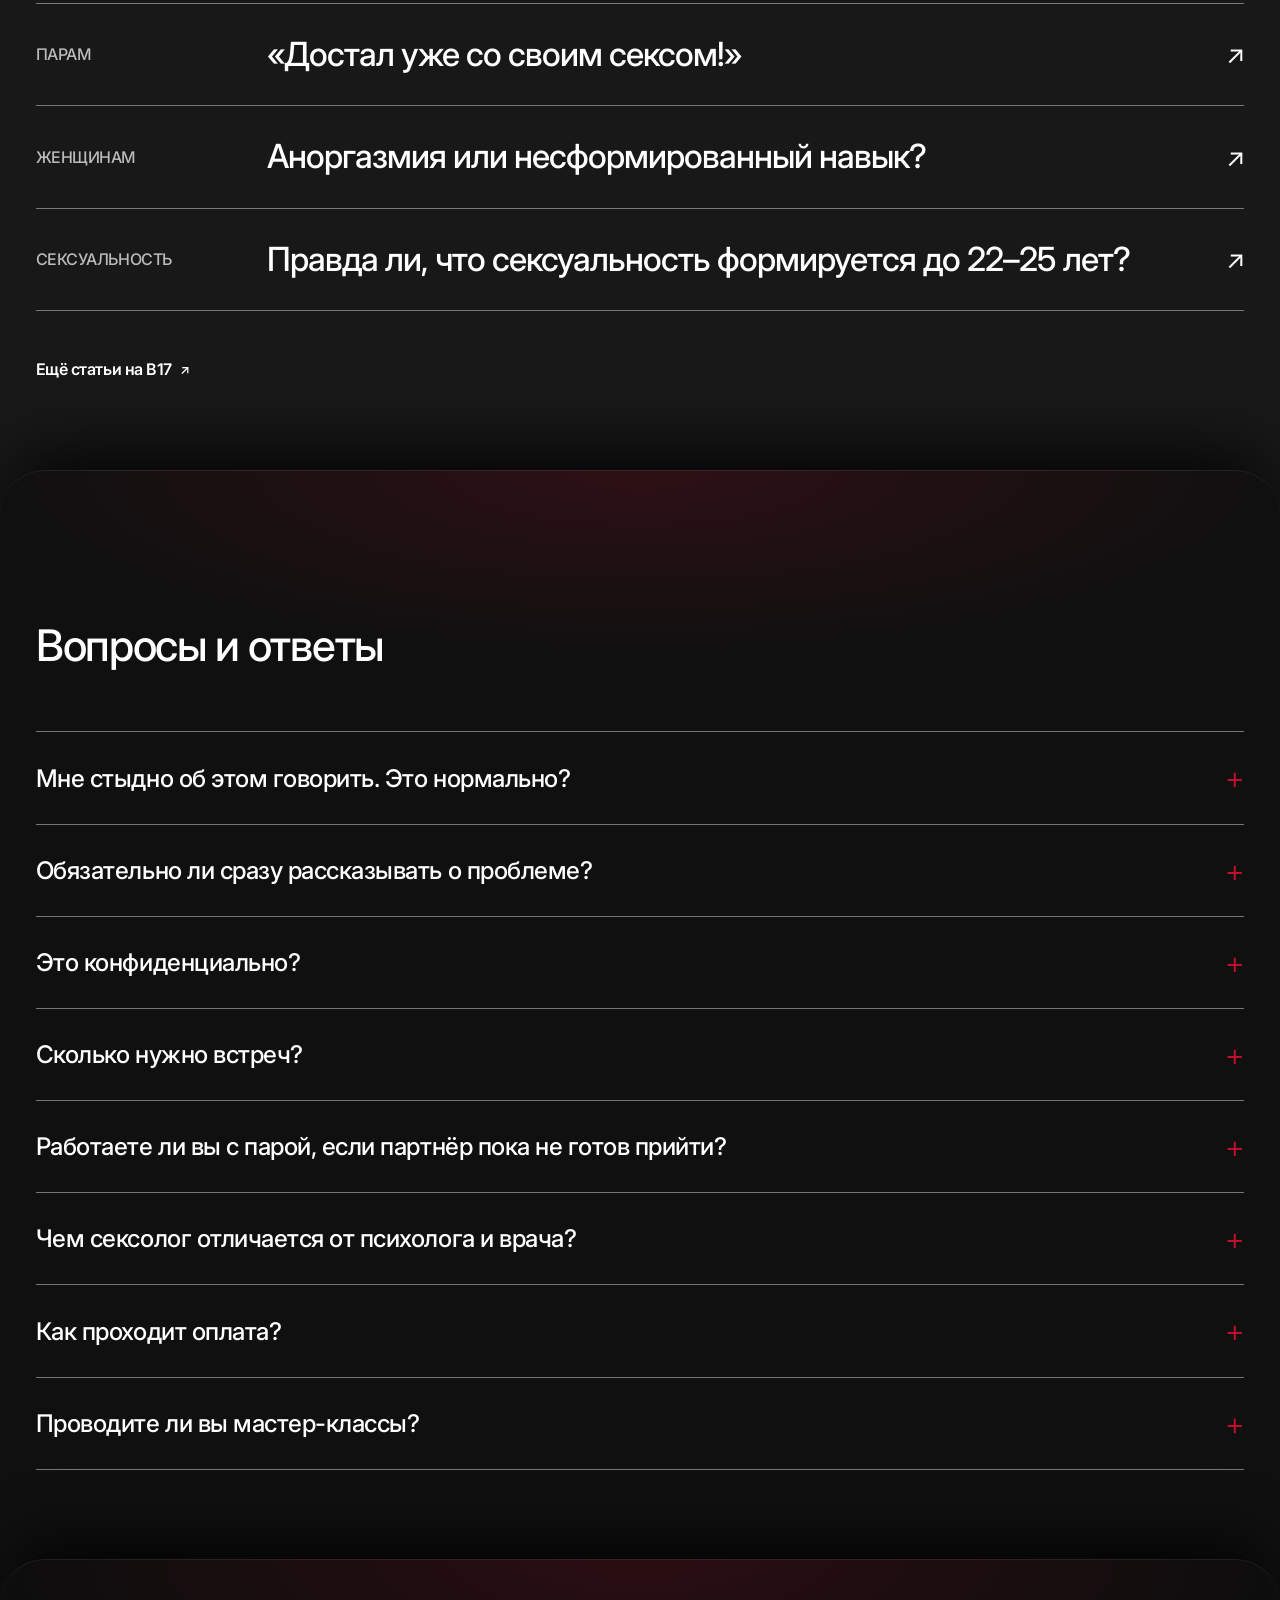
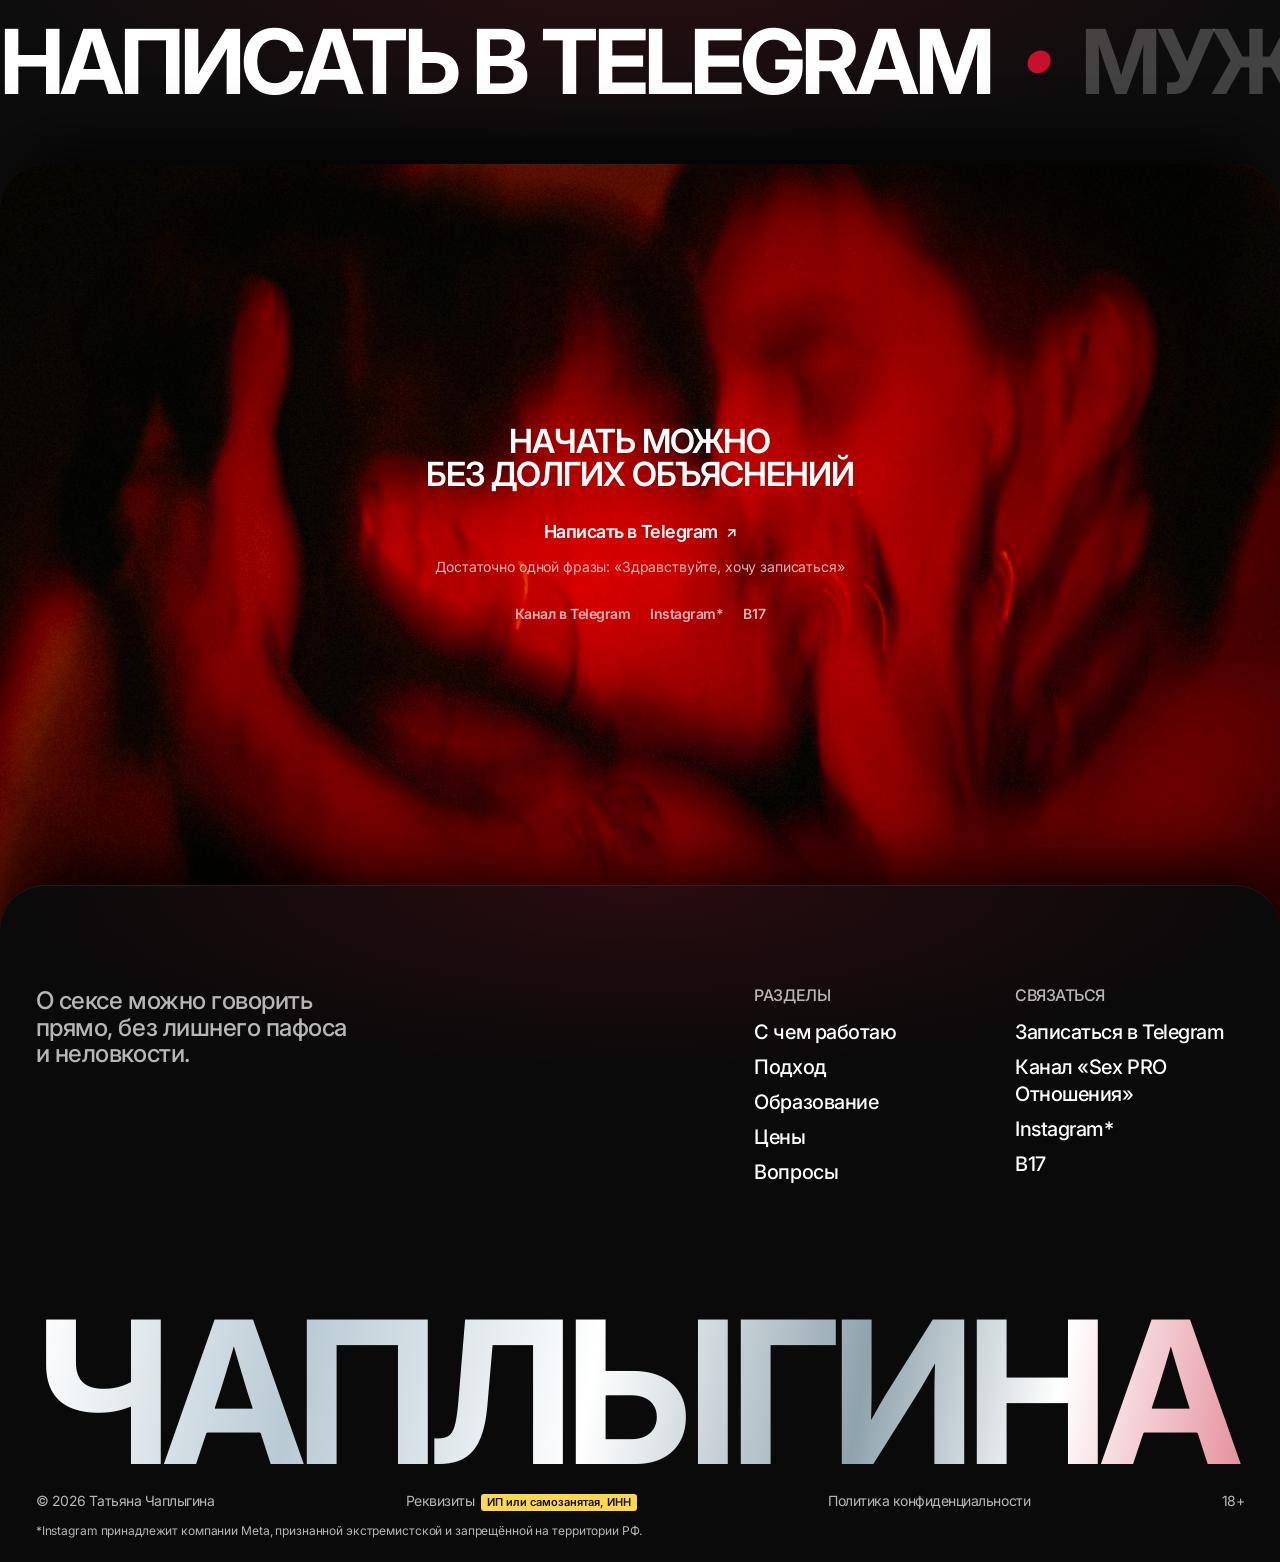
==== commit 776ba260: "revert: исходное фото без осветления губ Co-Authored-By: Claude Opus 5 <noreply@anthropic.com>" ====
--- a/index.html
+++ b/index.html
@@ -17,11 +17,11 @@
 <link rel="preconnect" href="https://fonts.googleapis.com">
 <link rel="preconnect" href="https://fonts.gstatic.com" crossorigin>
 <link rel="stylesheet" href="https://fonts.googleapis.com/css2?family=Inter:opsz,wght@14..32,400..700&display=swap">
-<link rel="stylesheet" href="css/tokens.css?v=0917p">
-<link rel="stylesheet" href="css/base.css?v=0917p">
-<link rel="stylesheet" href="css/hero.css?v=0917p">
-<link rel="stylesheet" href="css/sections.css?v=0917p">
-<link rel="stylesheet" href="css/blocks.css?v=0917p">
+<link rel="stylesheet" href="css/tokens.css?v=0917q">
+<link rel="stylesheet" href="css/base.css?v=0917q">
+<link rel="stylesheet" href="css/hero.css?v=0917q">
+<link rel="stylesheet" href="css/sections.css?v=0917q">
+<link rel="stylesheet" href="css/blocks.css?v=0917q">
 </head>
 <body>
 <header class="header fade" style="--d:.6s">
@@ -450,9 +450,9 @@
 
 <a class="btn mobile-cta" href="https://t.me/chaplygina_expert" target="_blank" rel="noopener">Написать в Telegram</a>
 
-<script src="js/vendor/lenis.min.js?v=0917p"></script>
-<script src="js/hero.js?v=0917p"></script>
-<script src="js/main.js?v=0917p"></script>
-<script src="js/blocks.js?v=0917p"></script>
+<script src="js/vendor/lenis.min.js?v=0917q"></script>
+<script src="js/hero.js?v=0917q"></script>
+<script src="js/main.js?v=0917q"></script>
+<script src="js/blocks.js?v=0917q"></script>
 </body>
 </html>
--- a/css/blocks.css
+++ b/css/blocks.css
@@ -337,7 +337,7 @@
 
 /* ===== Примерные фото со стока (Unsplash, бесплатная лицензия) – заменить кадрами фотосессии ===== */
 .hero__photo {
-  background: url("../assets/img/hero-tanya-3.jpg") center / cover no-repeat;
+  background: url("../assets/img/hero-tanya-2.jpg") center / cover no-repeat;
 }
 .hero__photo .hero__photo-note,
 .about__photo .ph__note,
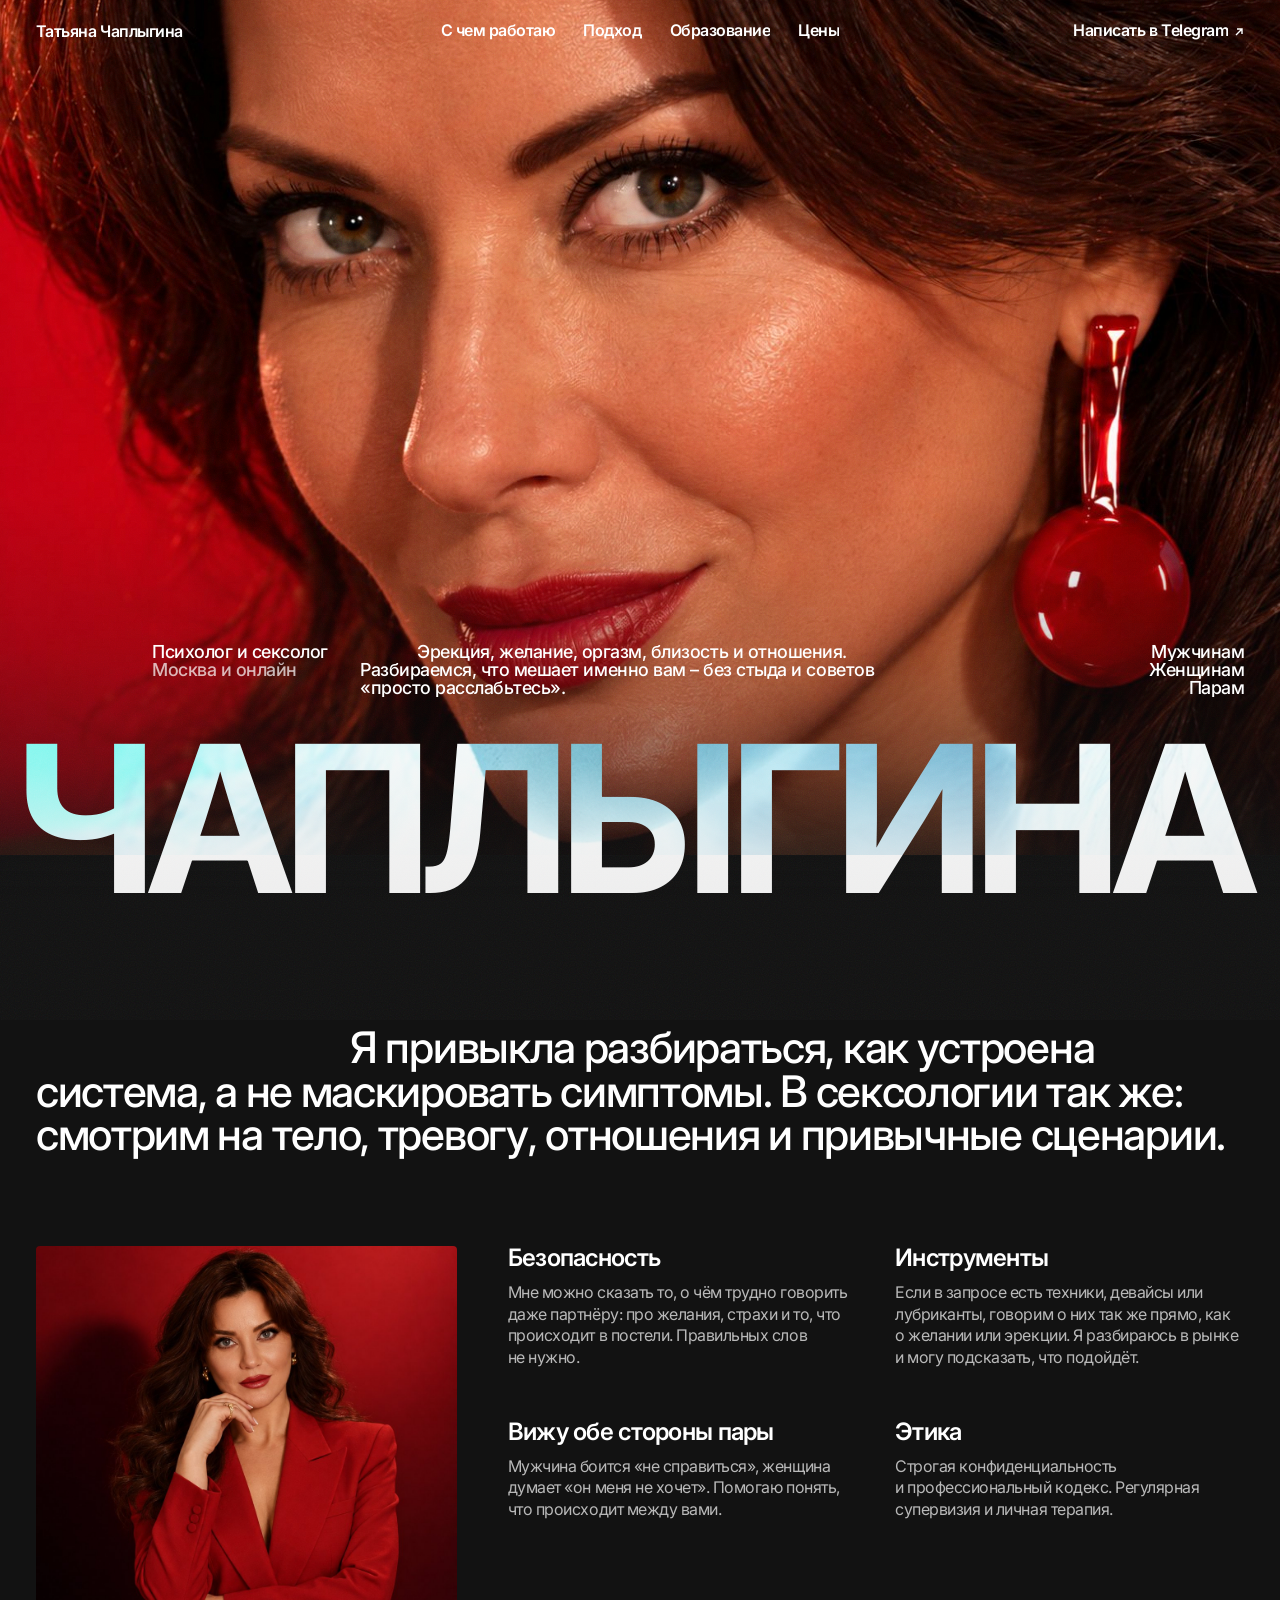
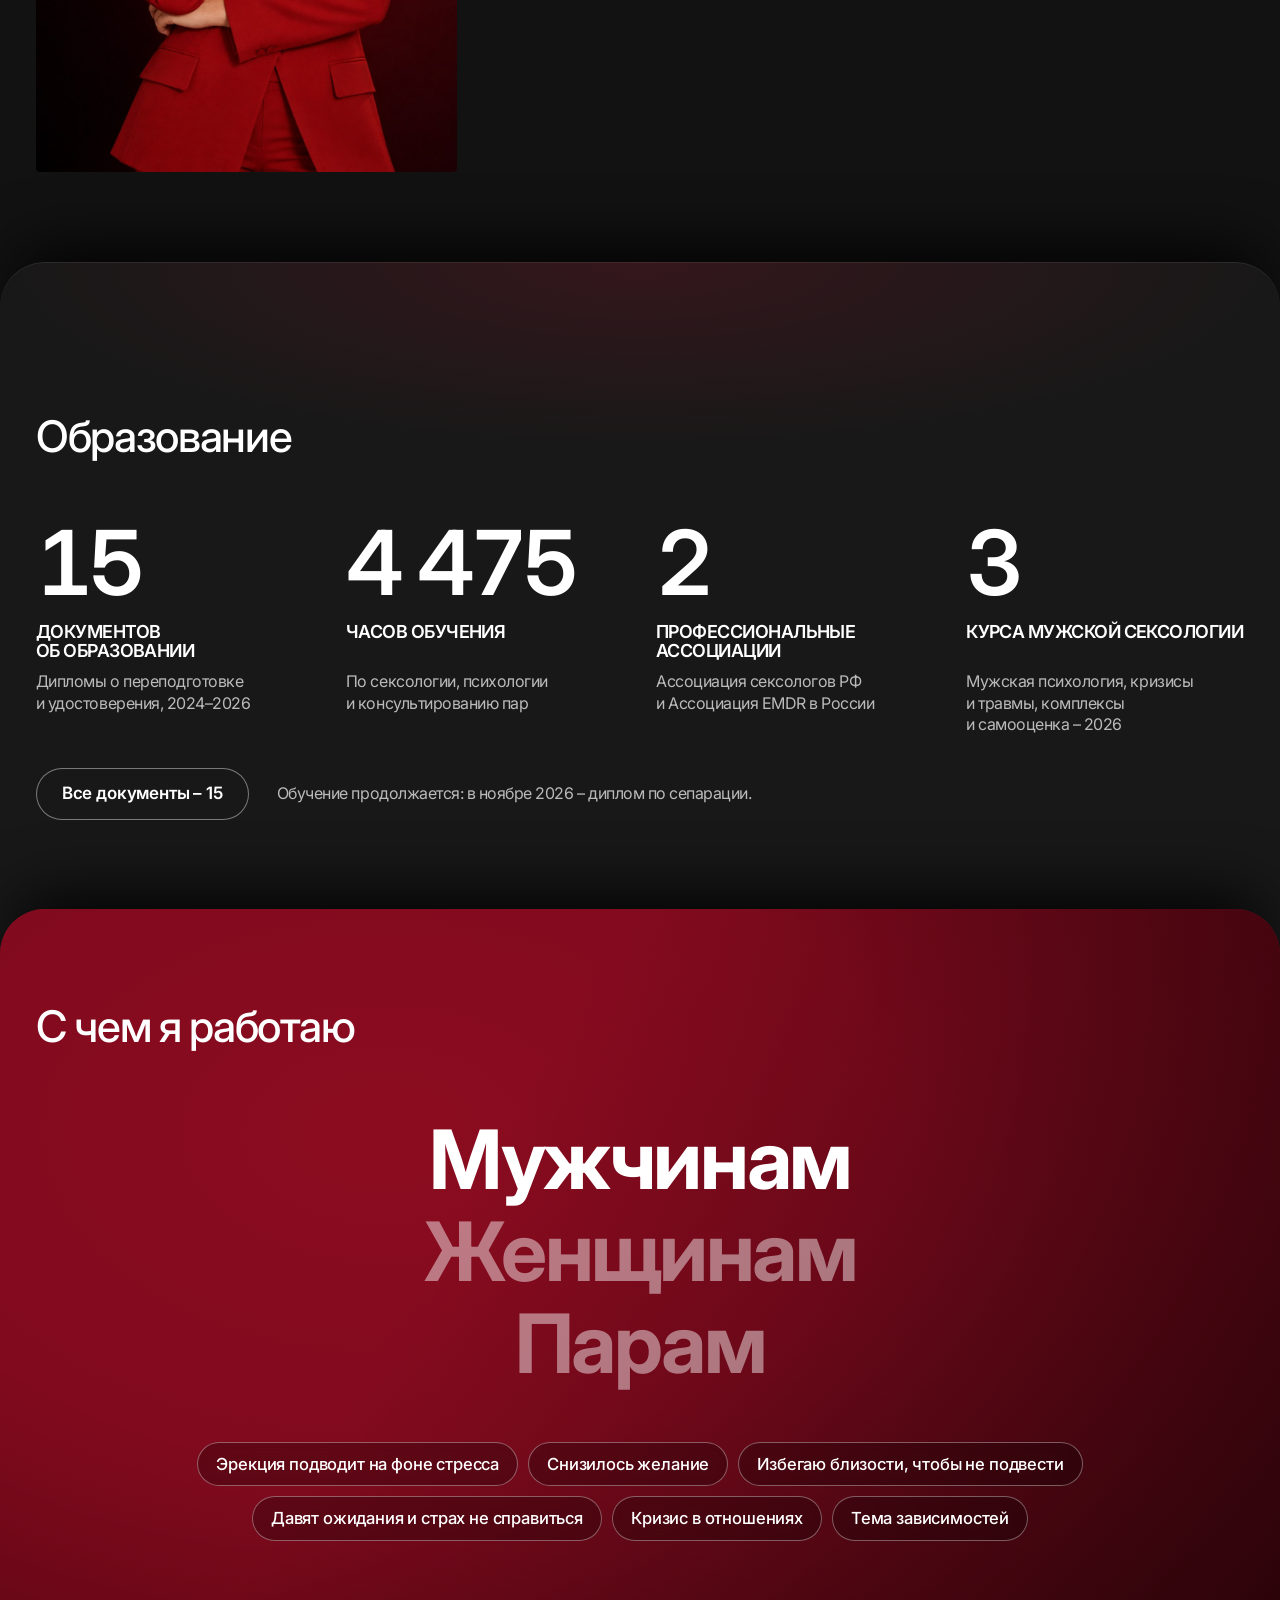
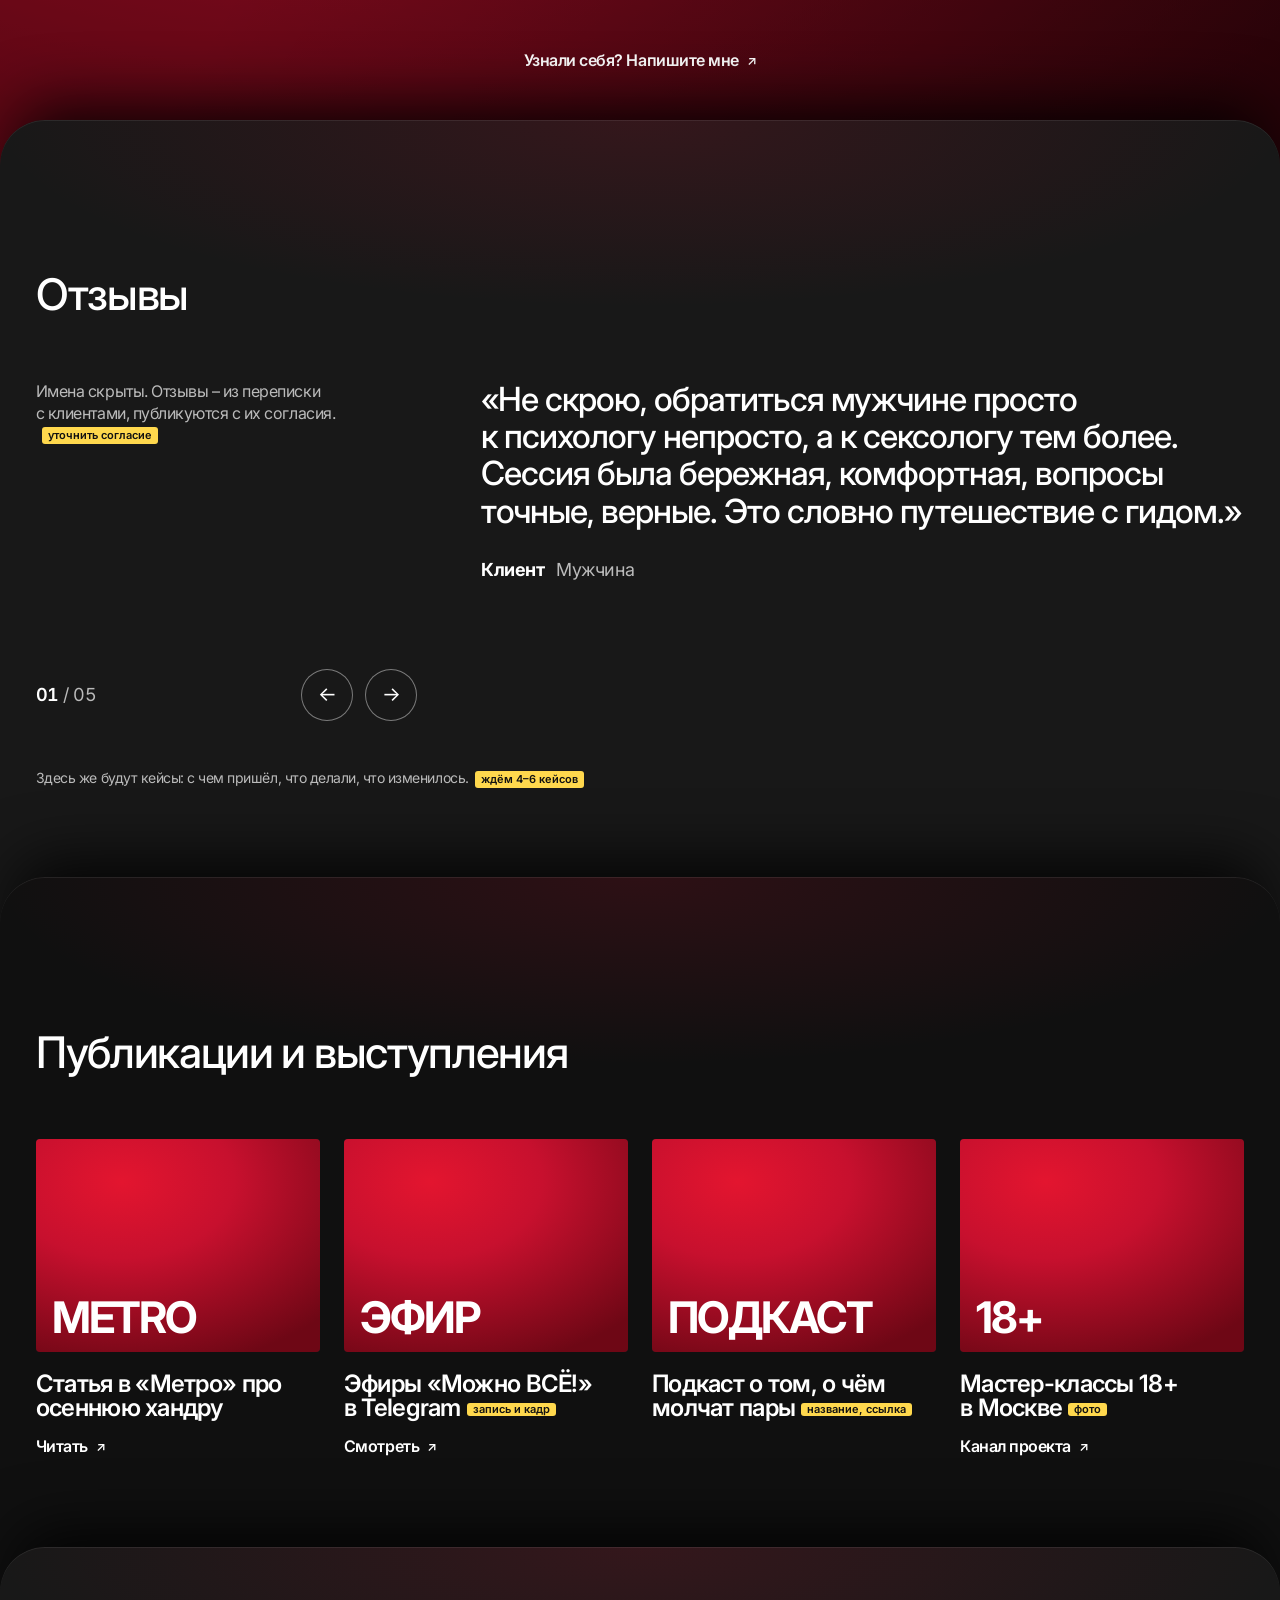
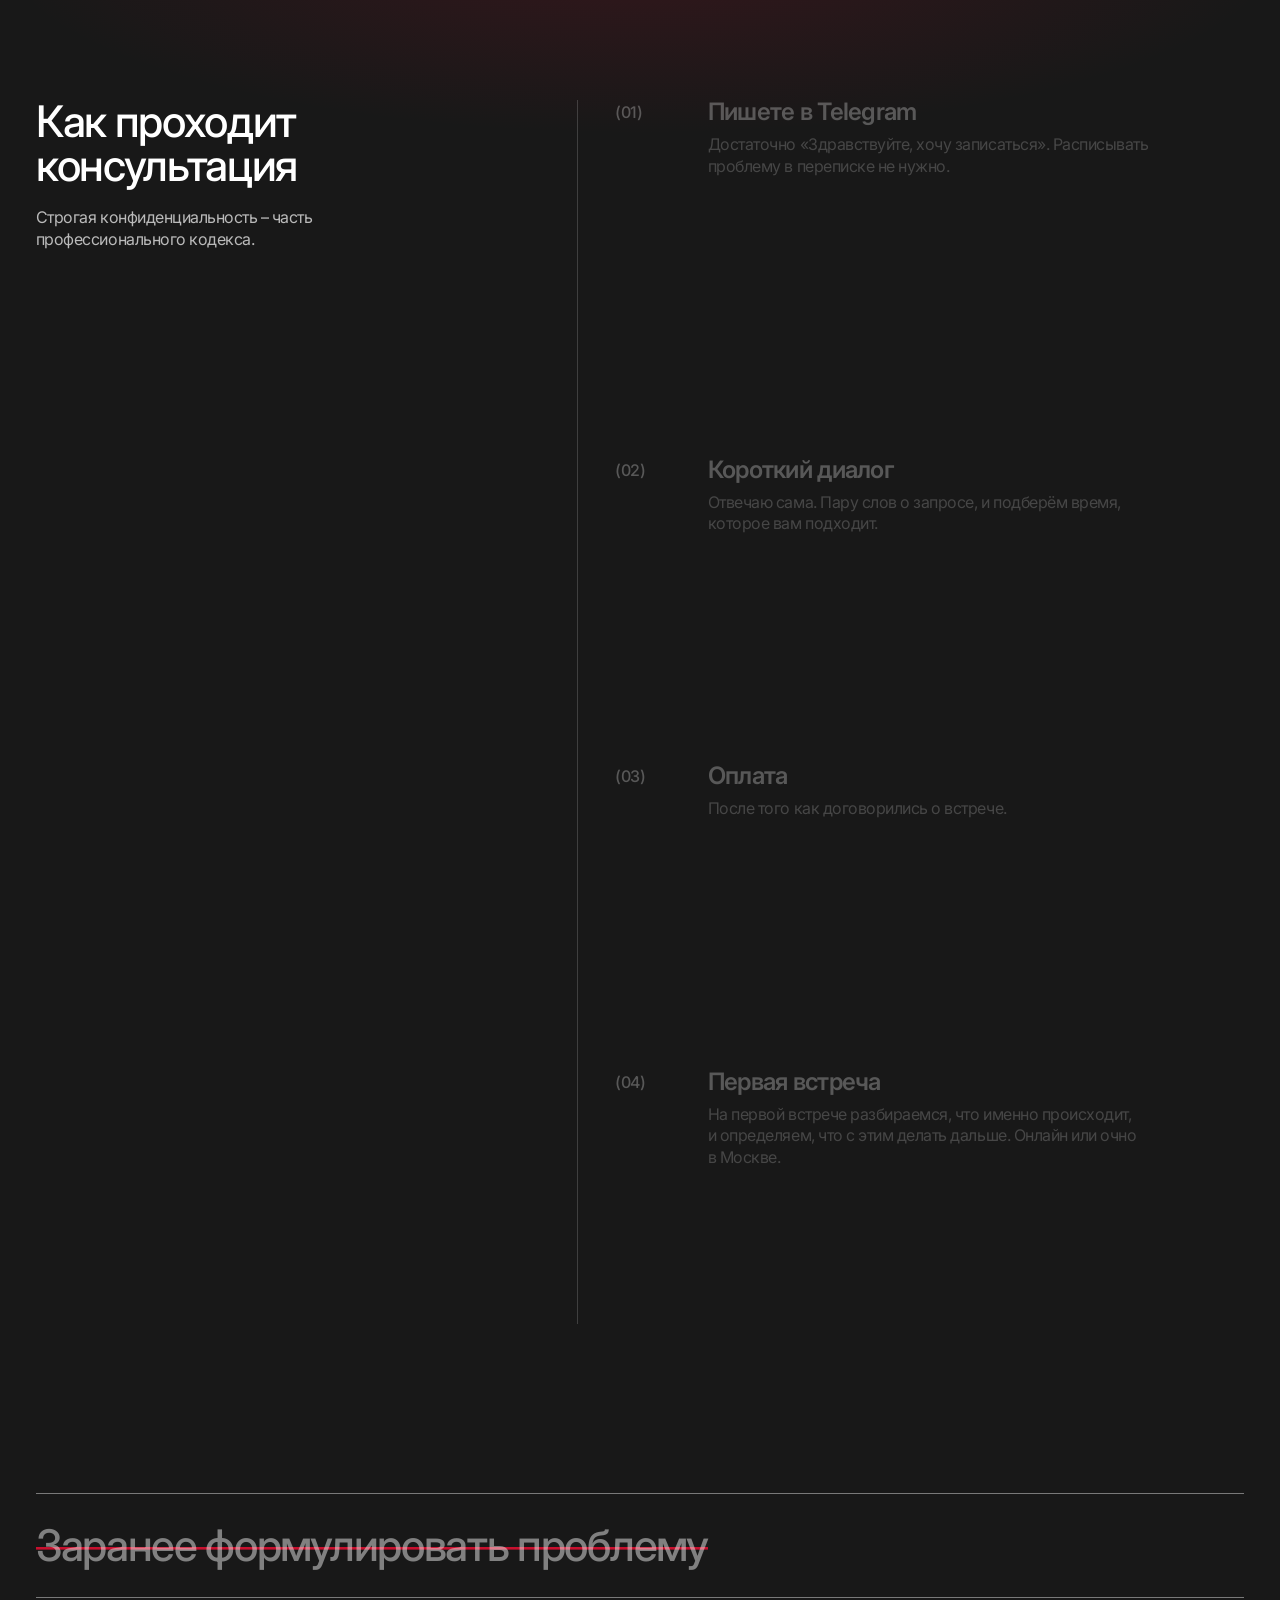
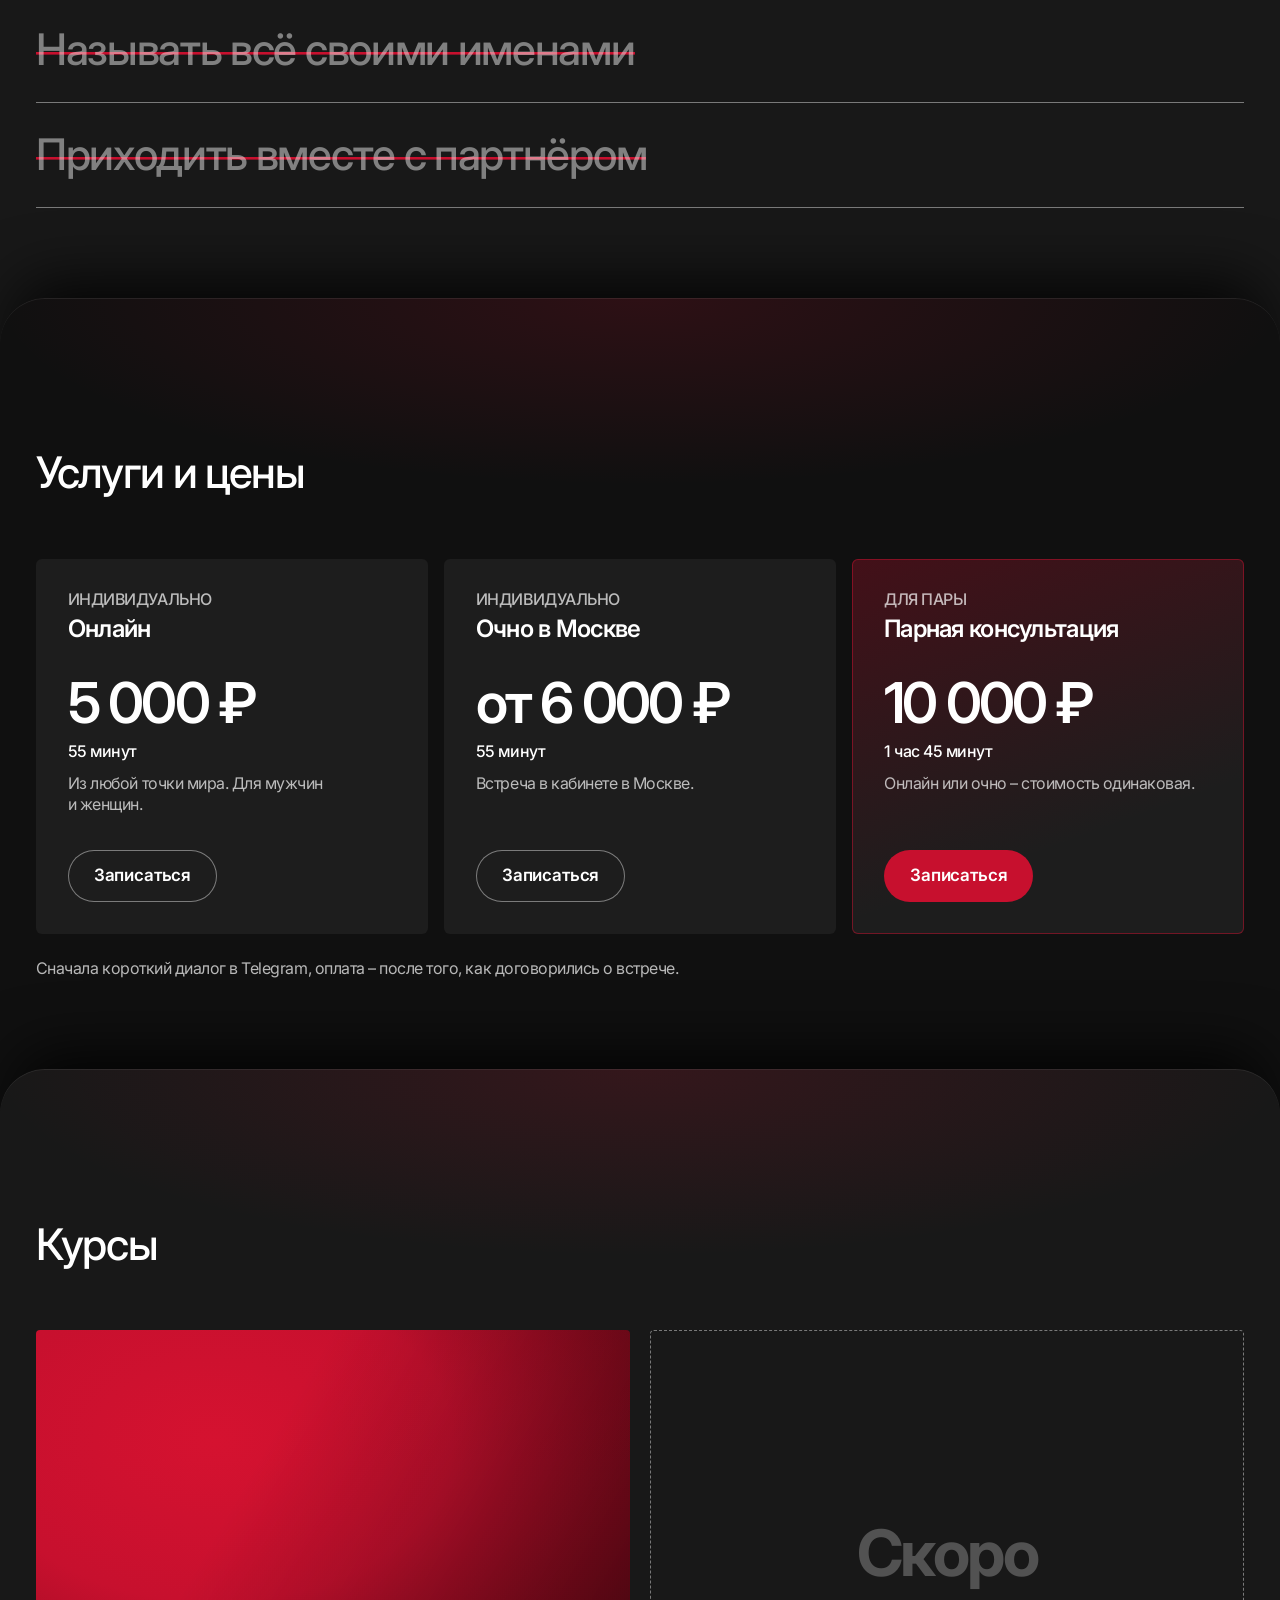
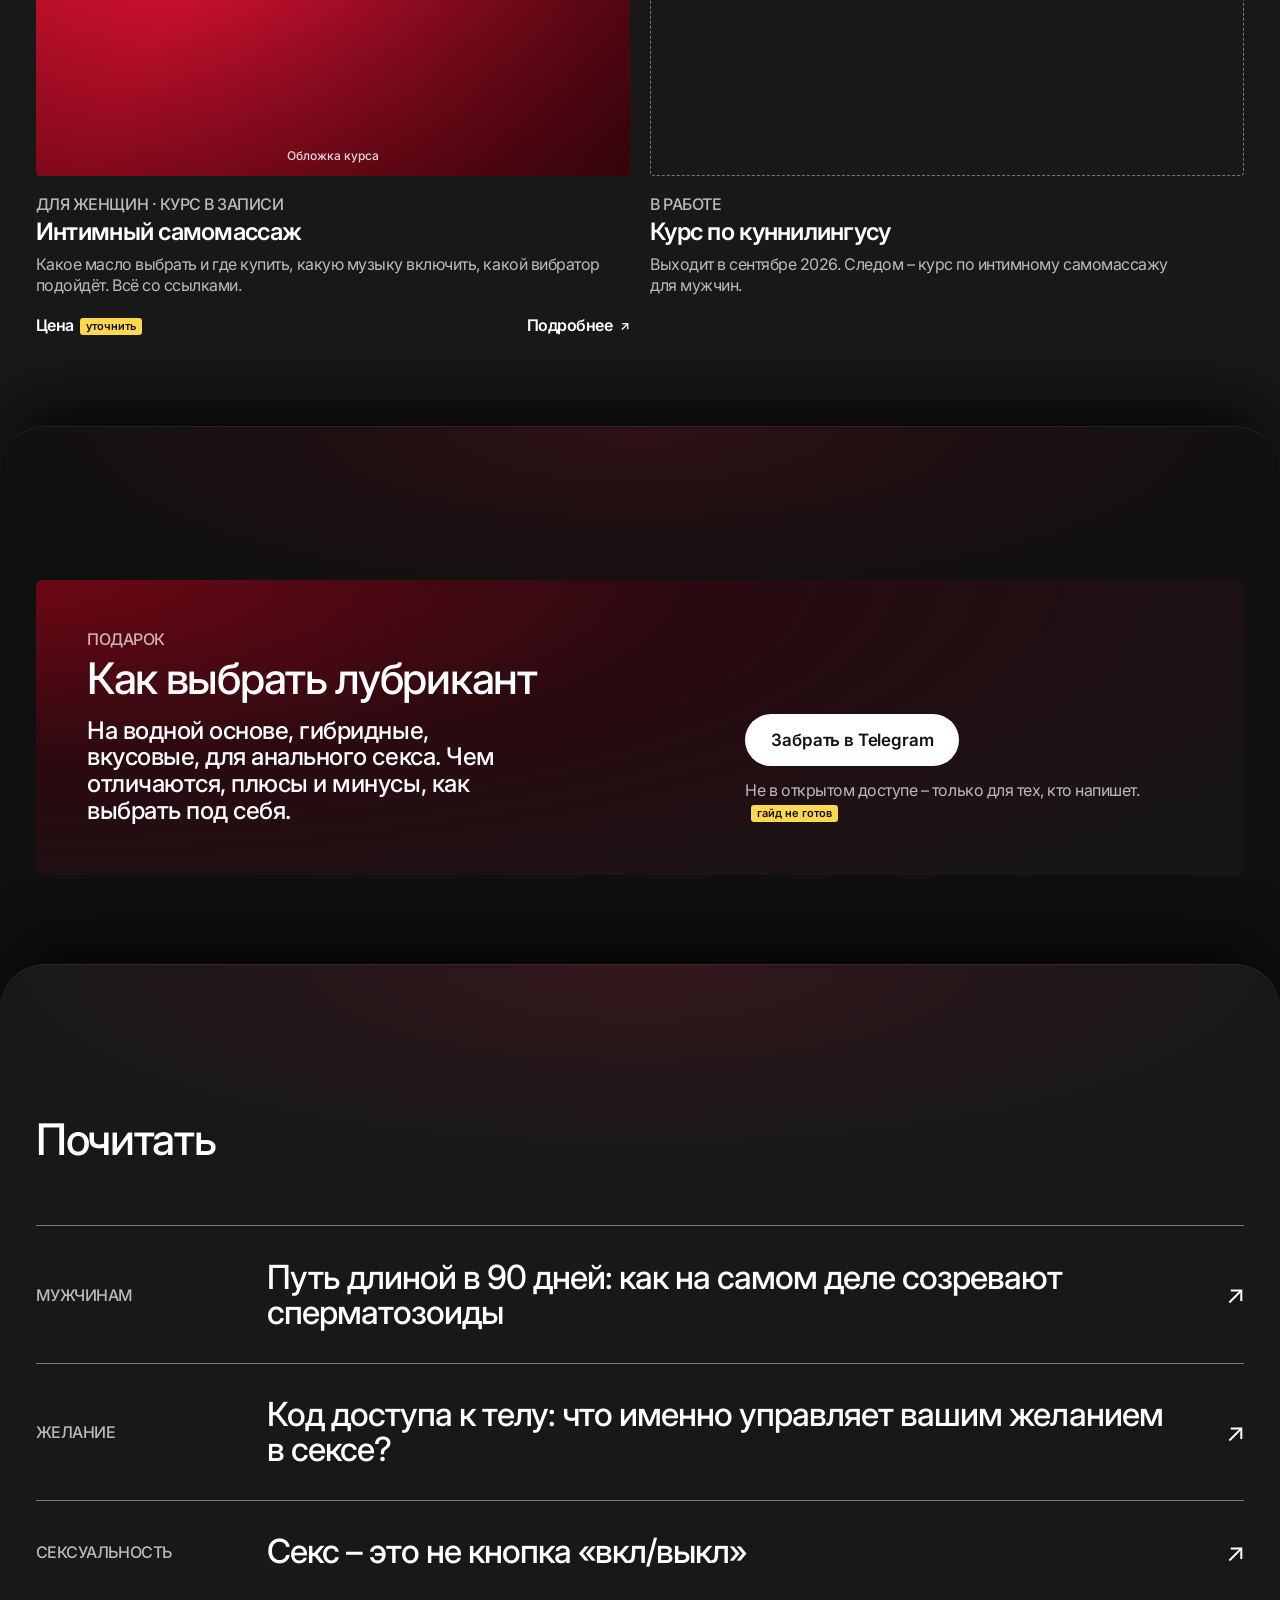
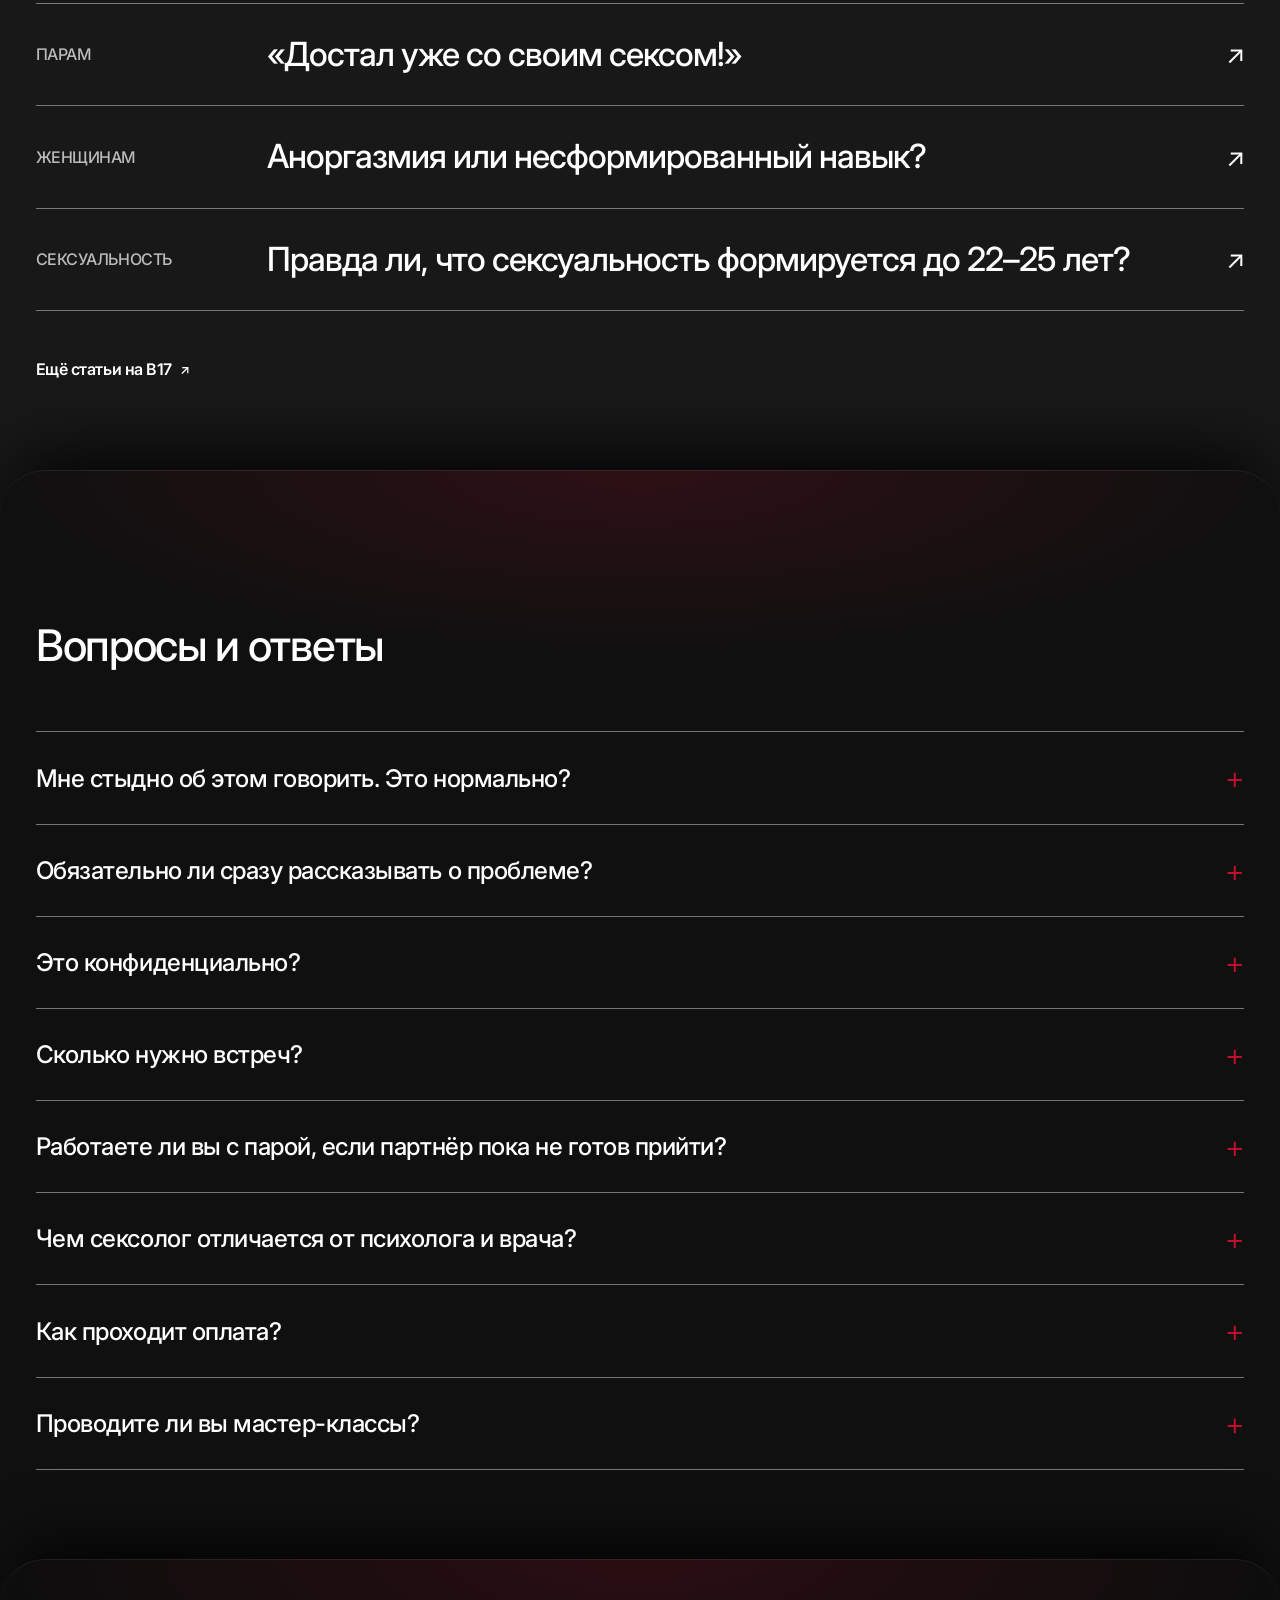
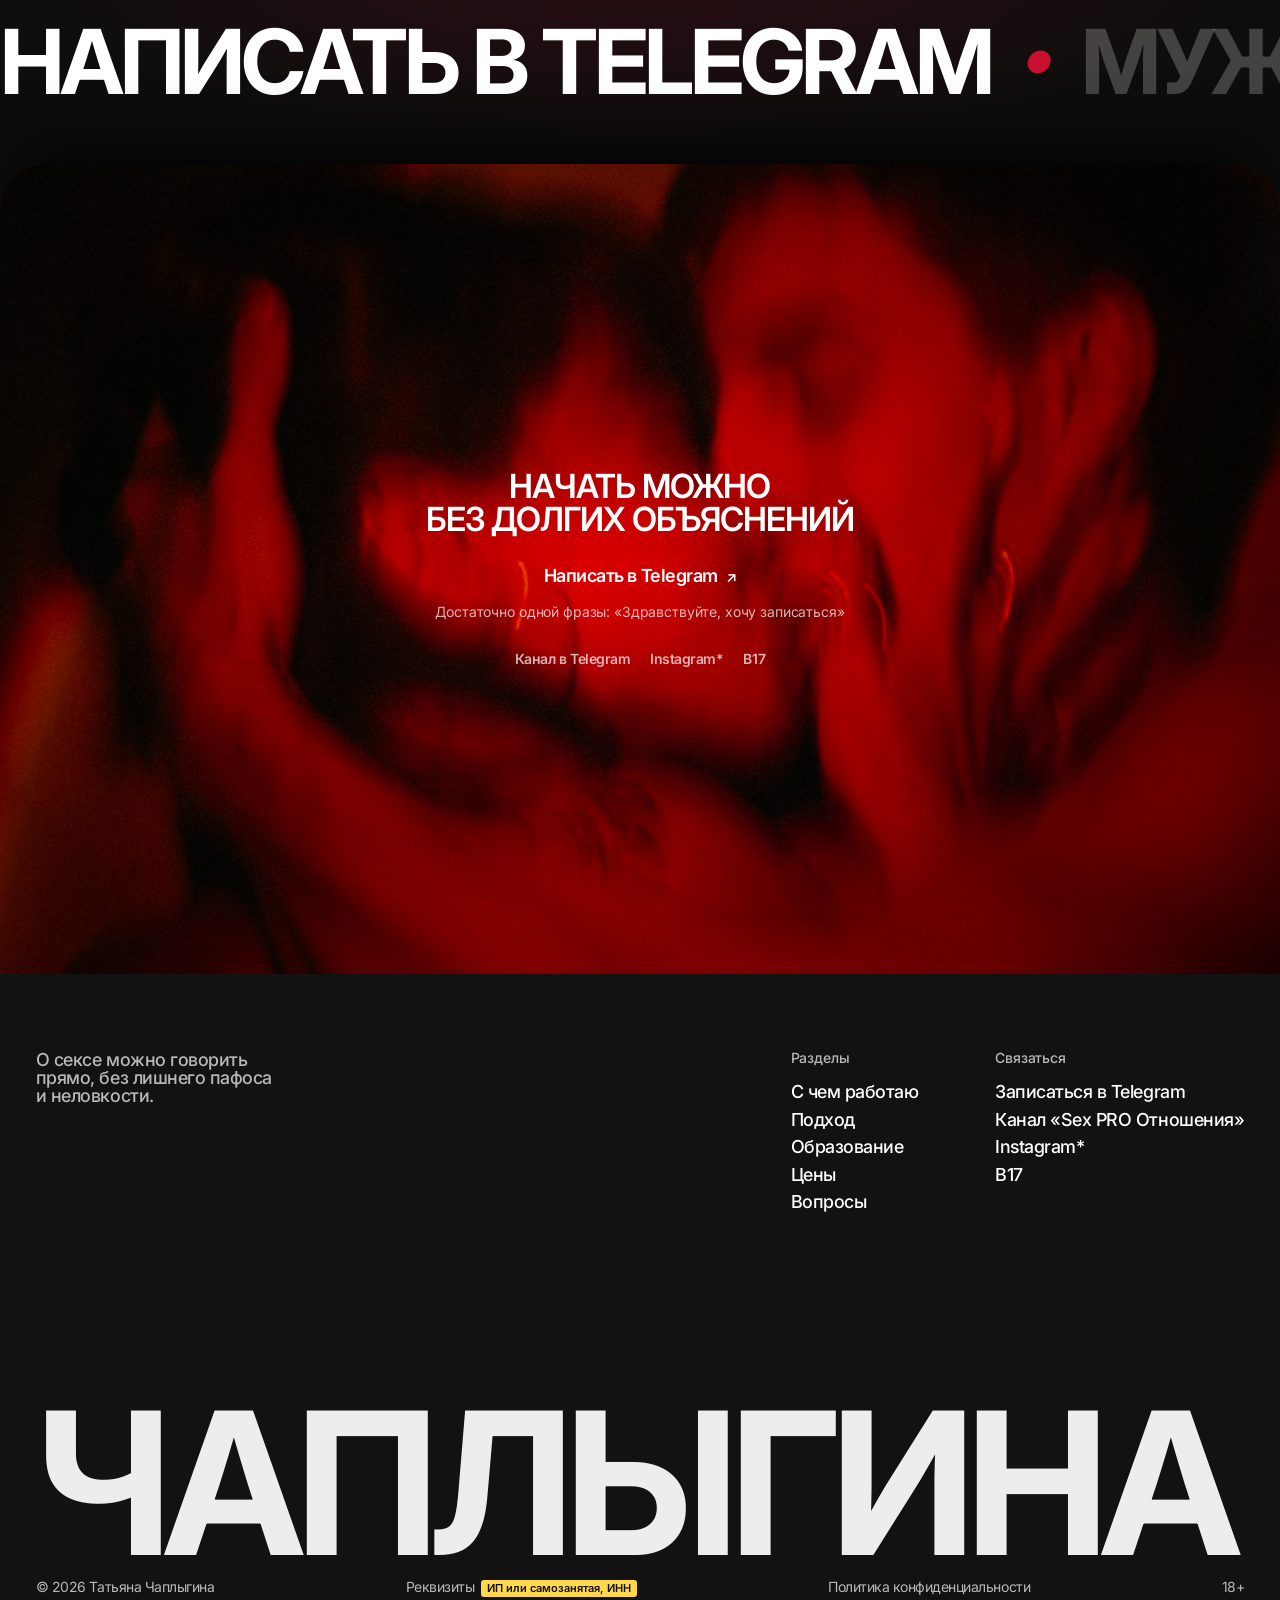
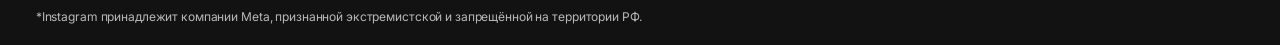
==== commit b5afb0c8: "fix: без скачка при загрузке, ярче буквы фамилии; подвал как у KAFAYA Co-Authored-By: Claude Opus 5 " ====
--- a/index.html
+++ b/index.html
@@ -17,11 +17,11 @@
 <link rel="preconnect" href="https://fonts.googleapis.com">
 <link rel="preconnect" href="https://fonts.gstatic.com" crossorigin>
 <link rel="stylesheet" href="https://fonts.googleapis.com/css2?family=Inter:opsz,wght@14..32,400..700&display=swap">
-<link rel="stylesheet" href="css/tokens.css?v=0917q">
-<link rel="stylesheet" href="css/base.css?v=0917q">
-<link rel="stylesheet" href="css/hero.css?v=0917q">
-<link rel="stylesheet" href="css/sections.css?v=0917q">
-<link rel="stylesheet" href="css/blocks.css?v=0917q">
+<link rel="stylesheet" href="css/tokens.css?v=0917s">
+<link rel="stylesheet" href="css/base.css?v=0917s">
+<link rel="stylesheet" href="css/hero.css?v=0917s">
+<link rel="stylesheet" href="css/sections.css?v=0917s">
+<link rel="stylesheet" href="css/blocks.css?v=0917s">
 </head>
 <body>
 <header class="header fade" style="--d:.6s">
@@ -41,7 +41,7 @@
   <div class="hero__photo" aria-hidden="true"><span class="hero__photo-note">Здесь кадр фотосессии: крупный план на красном</span></div>
 
   <div class="hero__row">
-    <p class="hero__meta fade" style="--d:.9s">Психолог и&nbsp;сексолог<br><span class="muted">Москва и&nbsp;онлайн</span></p>
+    <p class="hero__meta">Психолог и&nbsp;сексолог<br><span class="muted">Москва и&nbsp;онлайн</span></p>
 
     <div class="hero__offer">
       <h1 class="visually-hidden">Татьяна Чаплыгина – психолог-сексолог для мужчин, женщин и пар</h1>
@@ -450,9 +450,9 @@
 
 <a class="btn mobile-cta" href="https://t.me/chaplygina_expert" target="_blank" rel="noopener">Написать в Telegram</a>
 
-<script src="js/vendor/lenis.min.js?v=0917q"></script>
-<script src="js/hero.js?v=0917q"></script>
-<script src="js/main.js?v=0917q"></script>
-<script src="js/blocks.js?v=0917q"></script>
+<script src="js/vendor/lenis.min.js?v=0917s"></script>
+<script src="js/hero.js?v=0917s"></script>
+<script src="js/main.js?v=0917s"></script>
+<script src="js/blocks.js?v=0917s"></script>
 </body>
 </html>
--- a/css/hero.css
+++ b/css/hero.css
@@ -46,8 +46,8 @@
 .hero::after {
   content: ""; position: absolute; inset: 0; z-index: -1; pointer-events: none;
   background: linear-gradient(to bottom,
-    rgba(18,18,18,0) 0%, rgba(18,18,18,0) 45%, rgba(18,18,18,0.25) 60%, rgba(18,18,18,0.6) 75%,
-    rgba(18,18,18,0.88) 88%, var(--c-bg) 97%, var(--c-bg) 100%);
+    rgba(18,18,18,0) 0%, rgba(18,18,18,0) 55%, rgba(18,18,18,0.18) 72%, rgba(18,18,18,0.45) 85%,
+    rgba(18,18,18,0.8) 94%, var(--c-bg) 100%); /* как у KAFAYA: под фамилией ещё видна кожа – буквы переливаются голубым */
 }
 .hero__photo-note {
   position: absolute; right: var(--pad-x); top: calc(var(--header-h) + 16px);
@@ -146,7 +146,9 @@
    фамилия поднимается снизу, шапка опускается сверху – обе на 0,75 с */
 .intro .hero .reveal-line > * { transform: none; transition: none; } /* в первом экране вместо выезда из-под маски */
 .intro .hero .fade { opacity: 1; transition: none; }
-.intro .hero__photo { transform: scale(1.1); transition: transform 1.8s var(--ease-kafaya) 0.15s; }
+/* фото проявляется, пока выставляется кадр и грузится шрифт – без прыжка */
+.intro .hero__photo { opacity: 0; transform: scale(1.1); transition: opacity 0.6s var(--ease-out), transform 1.8s var(--ease-kafaya) 0.15s; }
+.intro.is-ready .hero__photo { opacity: 1; }
 .intro .hero__meta, .intro .hero__offer, .intro .hero__roles, .intro .hero .wordmark, .intro .header {
   opacity: 0; transition: opacity 1s var(--ease-kafaya), transform 1s var(--ease-kafaya);
 }
--- a/css/sections.css
+++ b/css/sections.css
@@ -89,7 +89,8 @@
 #voprosy { --panel-bg: #101010; }
 .ticker { --panel-bg: #0d0d0d; }
 #napisat { --panel-bg: #2a0a10; } /* лист с фото */
-.footer { --panel-bg: var(--c-bg-deep); }
+/* подвал как у KAFAYA – ровный чёрный, без листа: без скругления, тени и свечения */
+.footer { --panel-bg: var(--c-bg); margin-top: 0; border-radius: 0; box-shadow: none; background-image: none; }
 
 /* лист приподнимается и «садится» на предыдущий по мере прокрутки */
 @supports (animation-timeline: view()) {
--- a/css/blocks.css
+++ b/css/blocks.css
@@ -288,7 +288,7 @@
 .final__bg { position: absolute; inset: 0; z-index: -1; filter: saturate(1.1); }
 .final__bg::after { content: ""; position: absolute; inset: 0; background: radial-gradient(60% 60% at 50% 50%, rgba(0,0,0,0.1), rgba(0,0,0,0.55)); }
 .final__bg .ph__note { z-index: 1; left: auto; right: var(--pad-x); bottom: 20px; }
-.final__inner { padding: 64px var(--pad-x) calc(64px + var(--panel-lift)); max-width: 980px; }
+.final__inner { padding: 64px var(--pad-x); max-width: 980px; } /* подвал не наезжает на финальный экран */
 .final__title { font-size: clamp(26px, 2.6vw, 40px); font-weight: 600; line-height: 1; letter-spacing: -0.03em; text-transform: uppercase; }
 .final__link { margin-top: 28px; font-size: clamp(18px, 1.4vw, 22px); }
 .final__hint { margin-top: 14px; font-size: 14px; color: var(--c-text-muted); letter-spacing: -0.01em; }
@@ -296,20 +296,16 @@
 .final__btn { height: 60px; padding: 0 34px; font-size: 18px; }
 
 /* ===== 13 Футер ===== */
-.footer { padding: clamp(64px, 8vw, 110px) var(--gutter) 24px; }
-.footer__top { display: grid; grid-template-columns: minmax(0, 6fr) repeat(2, minmax(0, 2fr)); gap: 32px; }
-.footer__tagline { font-size: var(--fs-lead); font-weight: 500; line-height: 1.1; max-width: 22ch; color: var(--c-text-muted); }
-.footer__col { display: flex; flex-direction: column; gap: 8px; font-size: 20px; font-weight: 500; }
-.footer__col .eyebrow { margin-bottom: 8px; }
-.footer__col a:hover { color: var(--c-red); }
-/* фамилия в подвале: тот же металлический перелив, что даёт режим «разница» на первом экране */
-.footer__wordmark {
-  margin-top: clamp(64px, 9vw, 140px);
-  mix-blend-mode: normal; color: transparent;
-  background-image: linear-gradient(100deg, #ffffff 0%, #b9cad4 22%, #ffffff 46%, #8fa3ad 68%, #ffffff 84%, #c7102e 118%);
-  -webkit-background-clip: text; background-clip: text;
-}
-.footer__bottom { margin-top: 20px; display: flex; flex-wrap: wrap; justify-content: space-between; gap: 8px 24px; font-size: 14px; color: var(--c-text-muted); }
+/* подвал как у KAFAYA: слева короткая фраза, справа две узкие колонки ссылок, огромная белая фамилия, внизу мелкая строка */
+.footer { padding: clamp(56px, 6vw, 88px) var(--gutter) 20px; }
+.footer__top { display: grid; grid-template-columns: minmax(0, 1fr) auto auto; gap: clamp(32px, 6vw, 96px); align-items: start; }
+.footer__tagline { font-size: var(--fs-hero); font-weight: 500; line-height: 1; max-width: 22ch; color: var(--c-text-muted); }
+.footer__col { display: flex; flex-direction: column; gap: 6px; font-size: var(--fs-hero); font-weight: 500; line-height: 1.2; }
+.footer__col .eyebrow { margin-bottom: 10px; font-size: 14px; text-transform: none; letter-spacing: -0.01em; }
+.footer__col a { transition: color 0.3s var(--ease-out); }
+.footer__col a:hover { color: var(--c-text-muted); }
+.footer__wordmark { margin-top: clamp(96px, 14vw, 220px); }
+.footer__bottom { margin-top: 16px; display: flex; flex-wrap: wrap; justify-content: space-between; gap: 8px 24px; font-size: 14px; color: var(--c-text-muted); }
 
 /* ===== мобильное меню ===== */
 .menu {
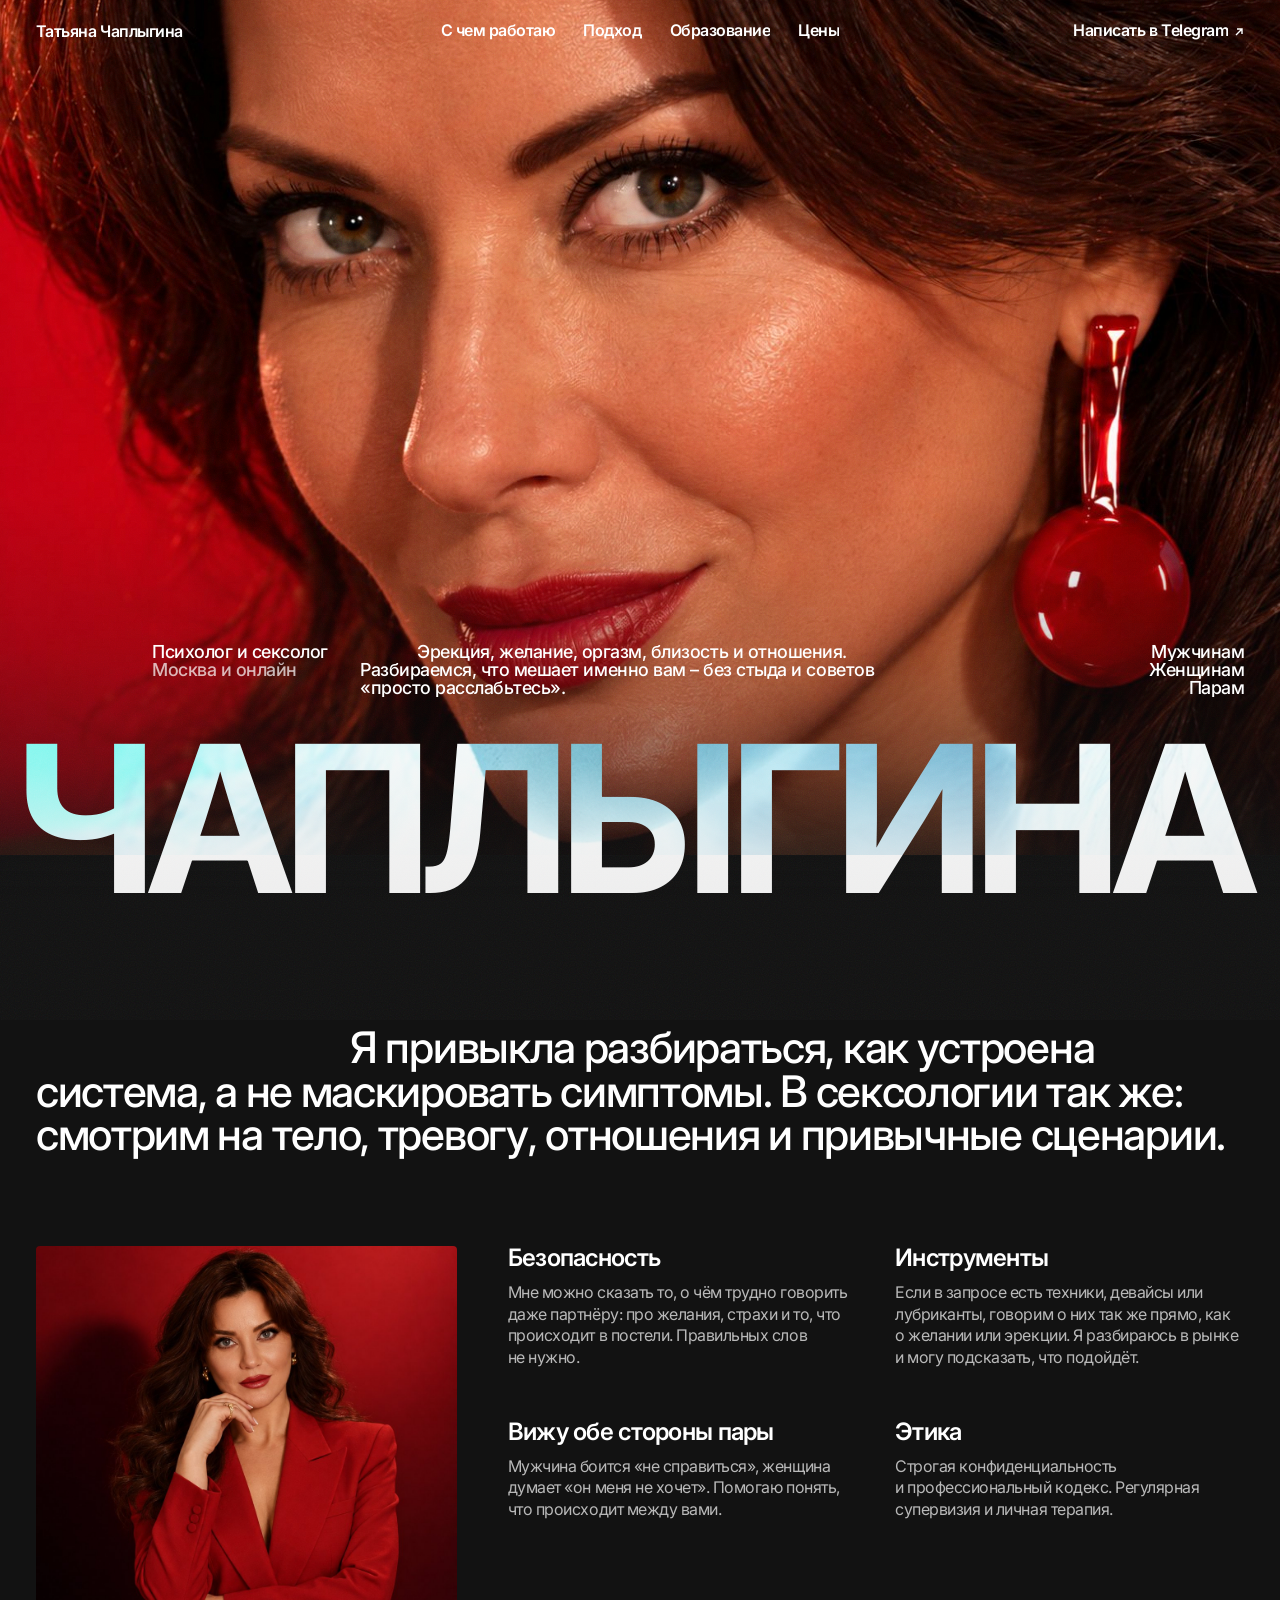
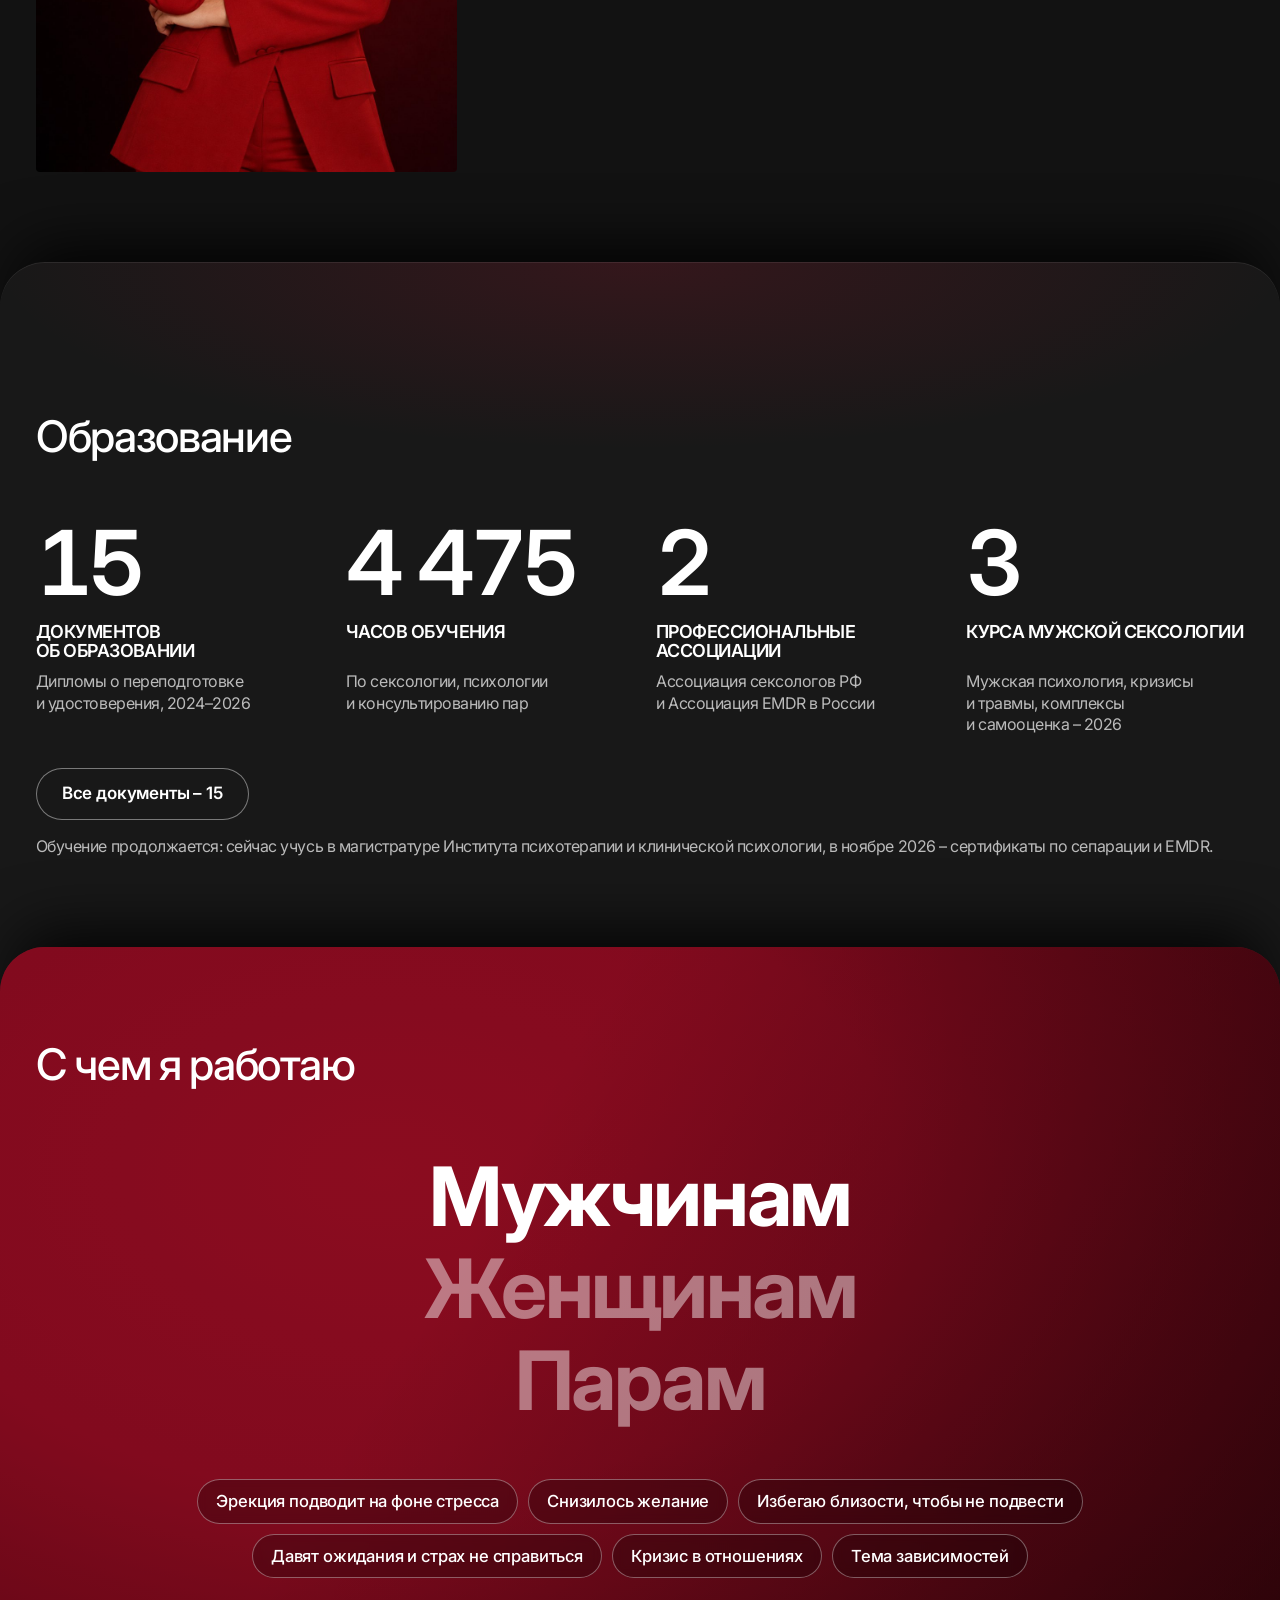
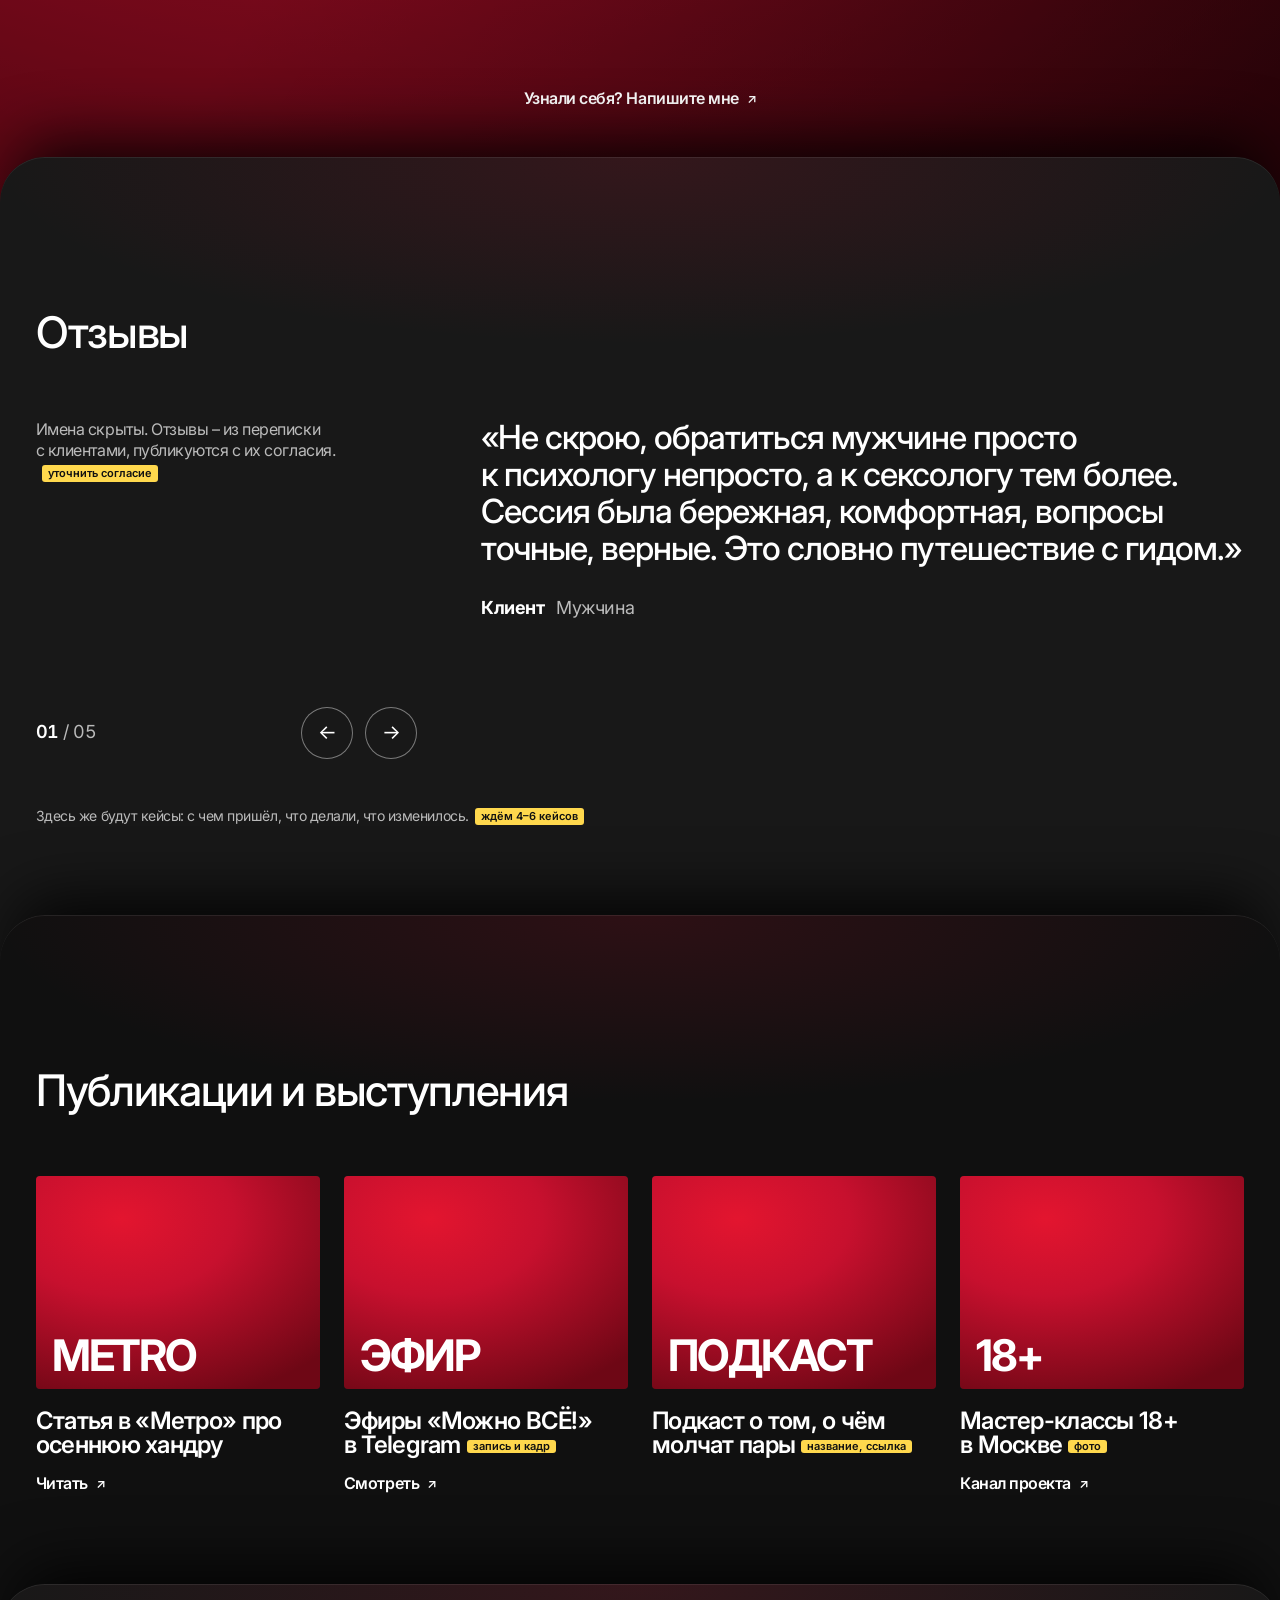
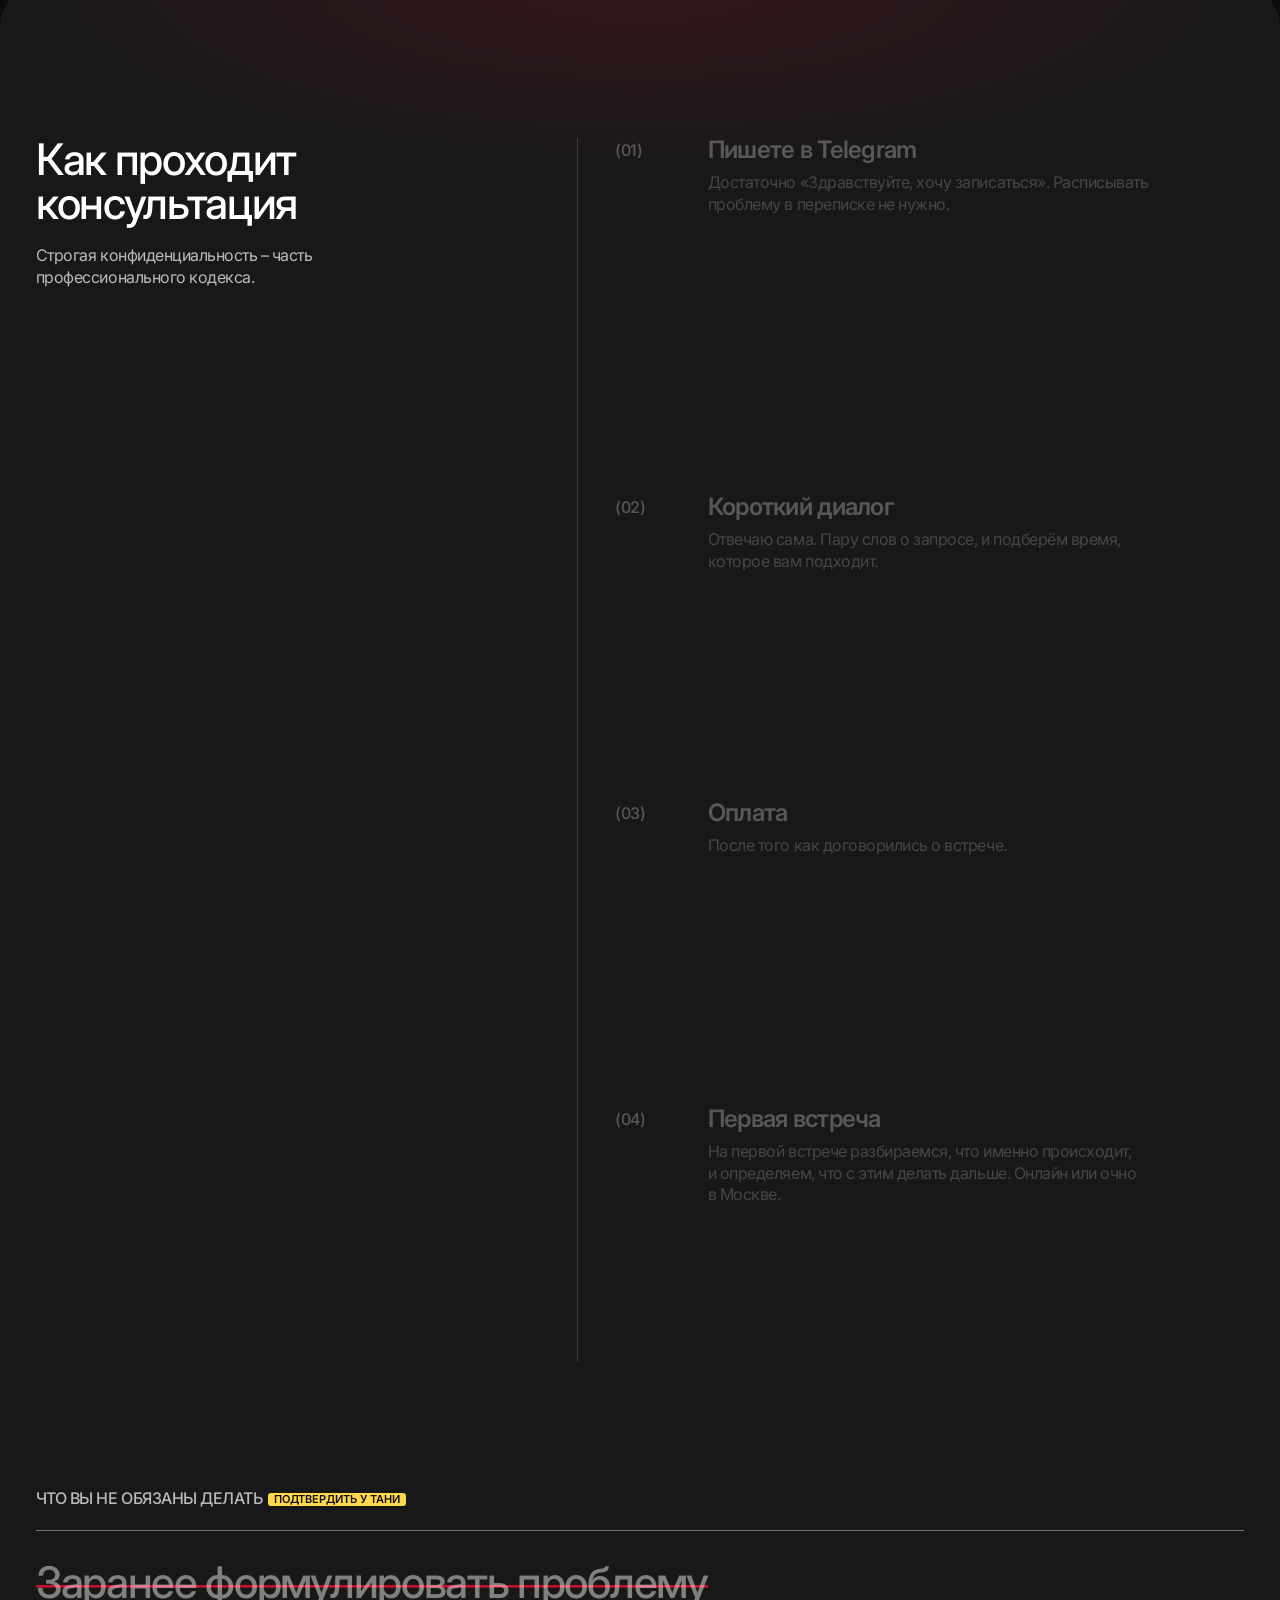
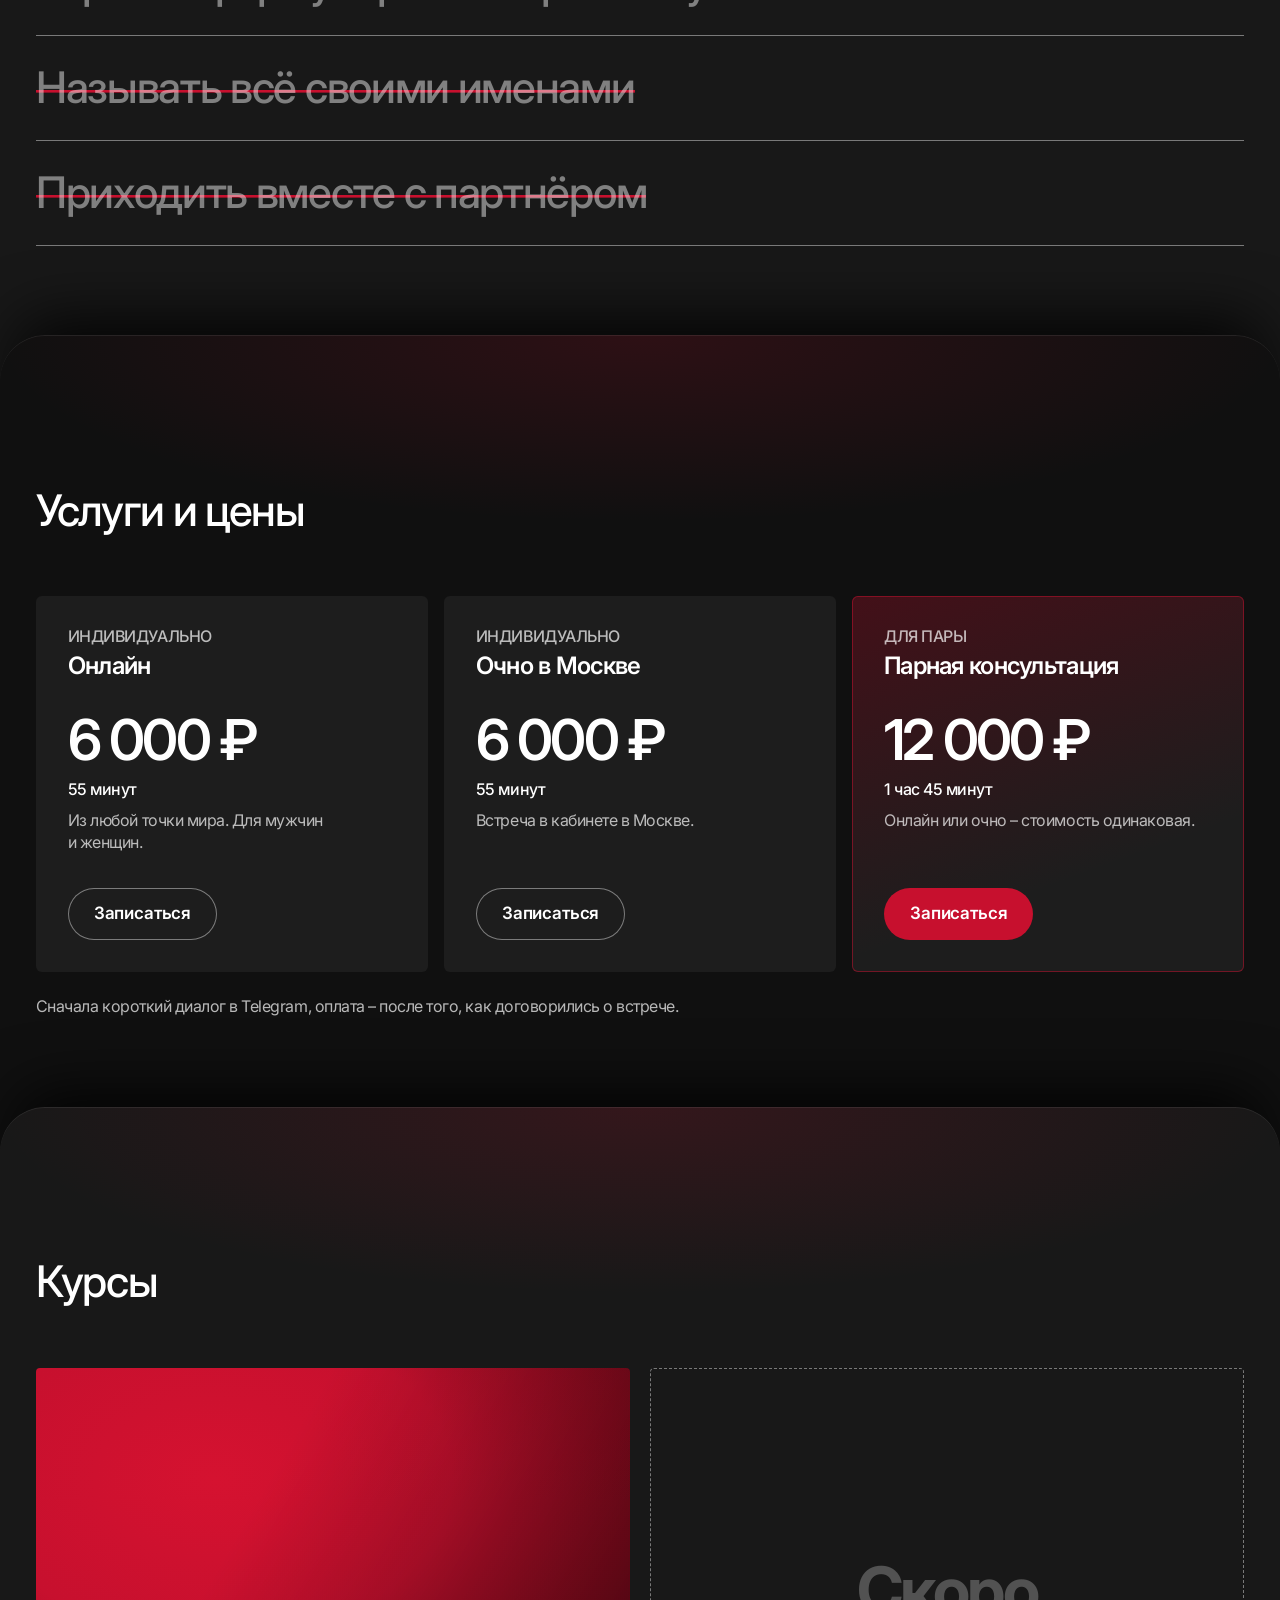
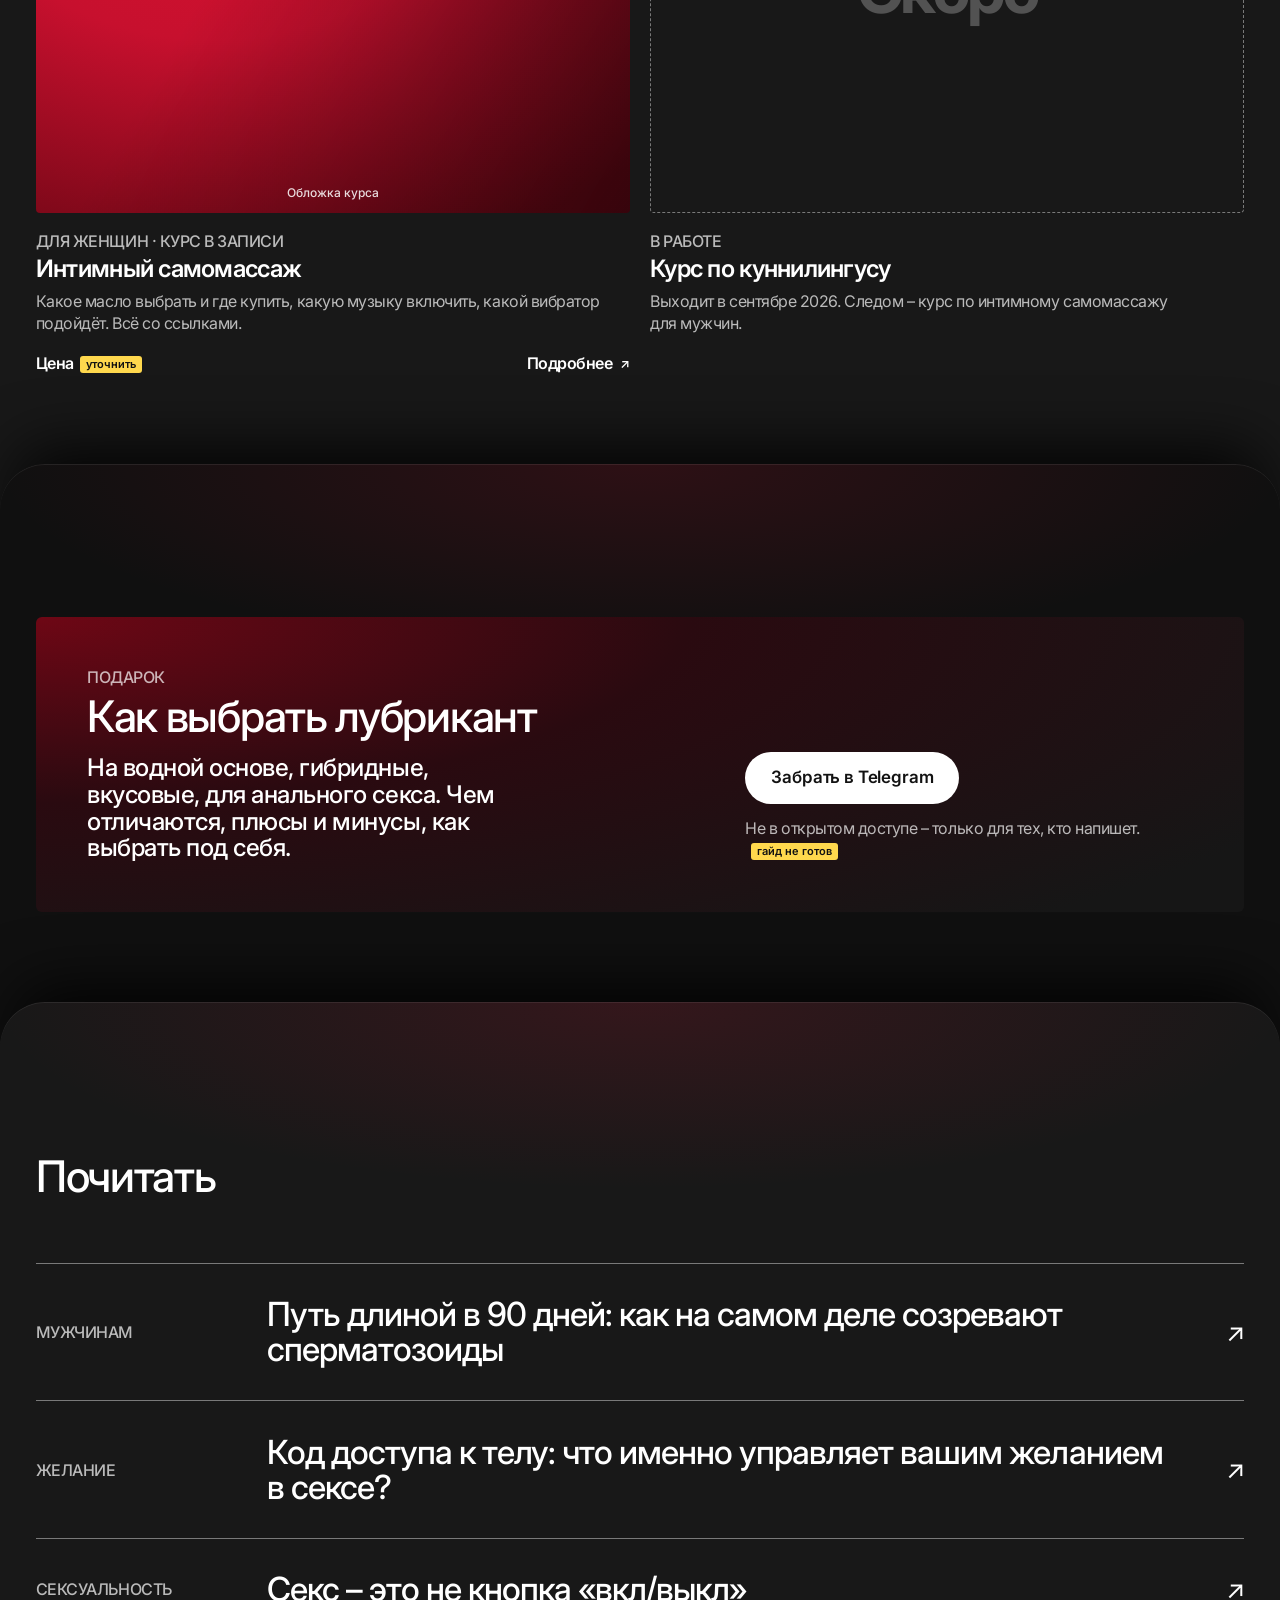
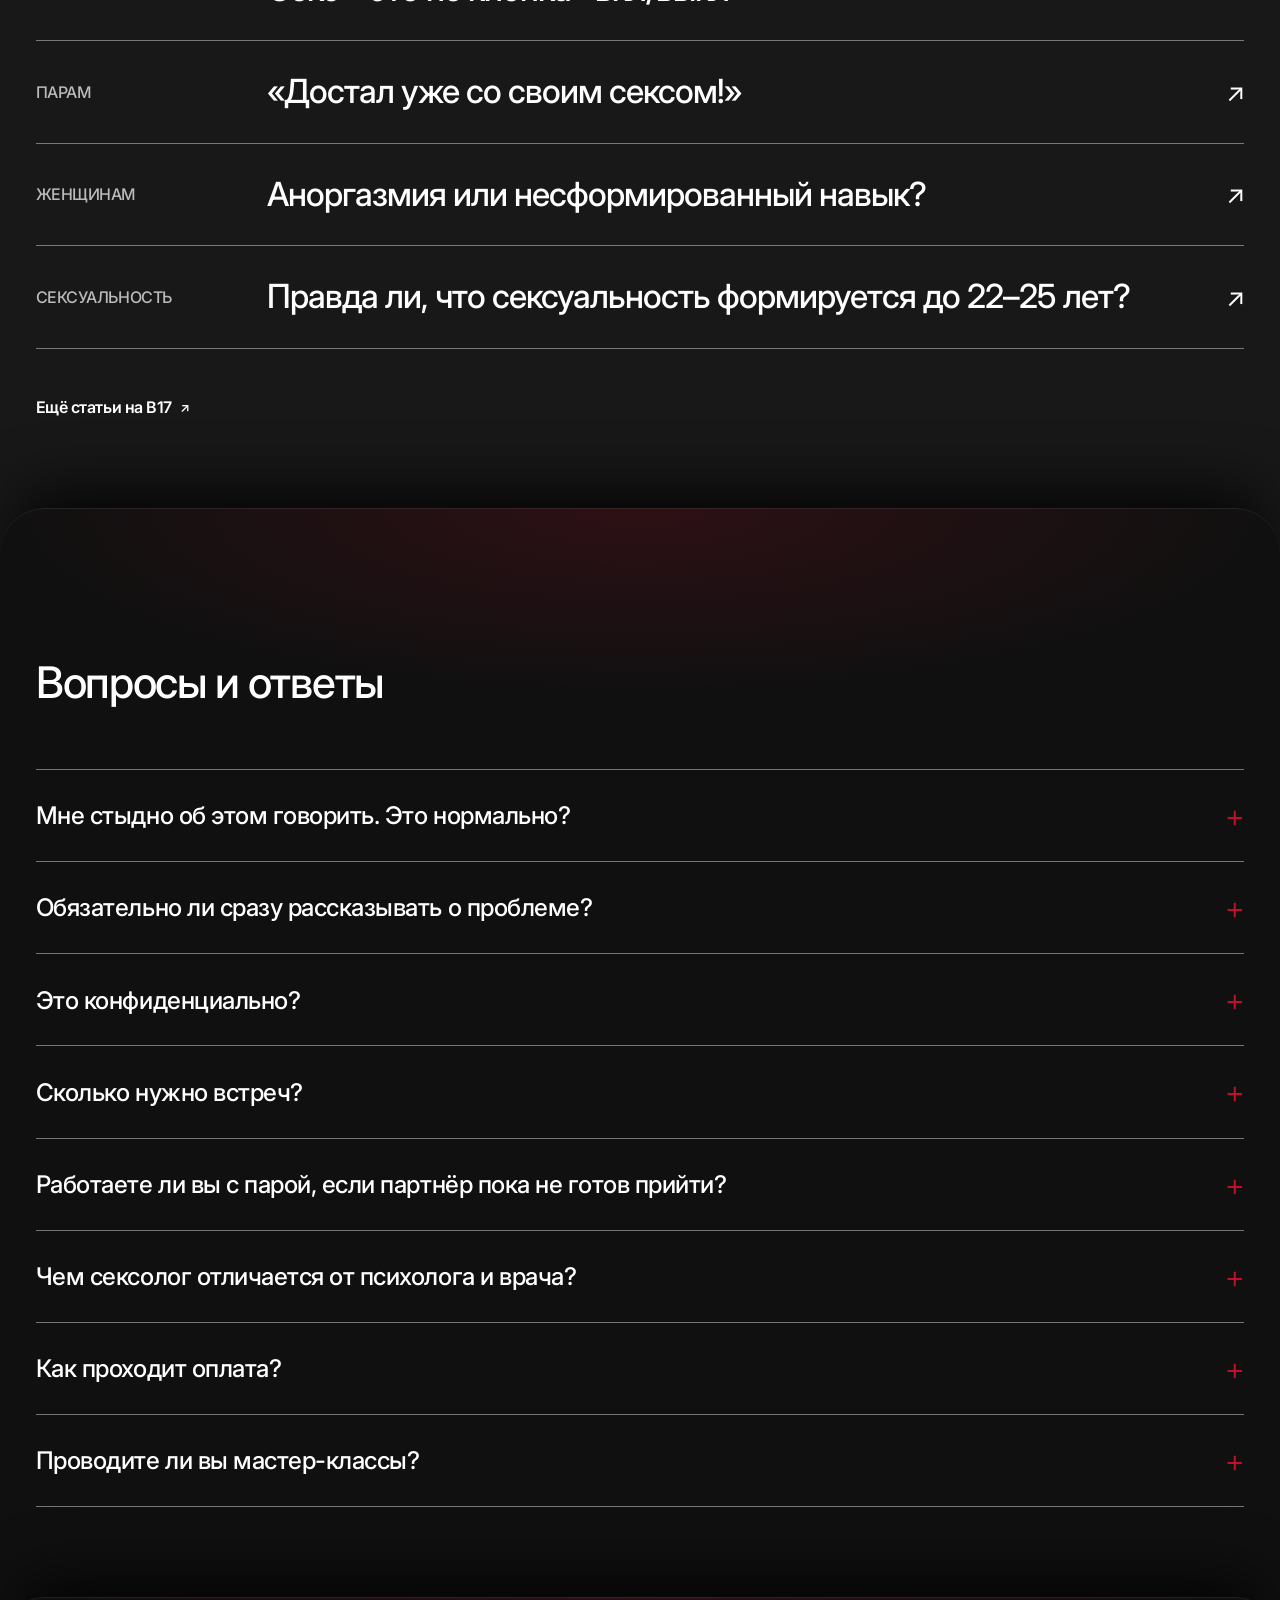
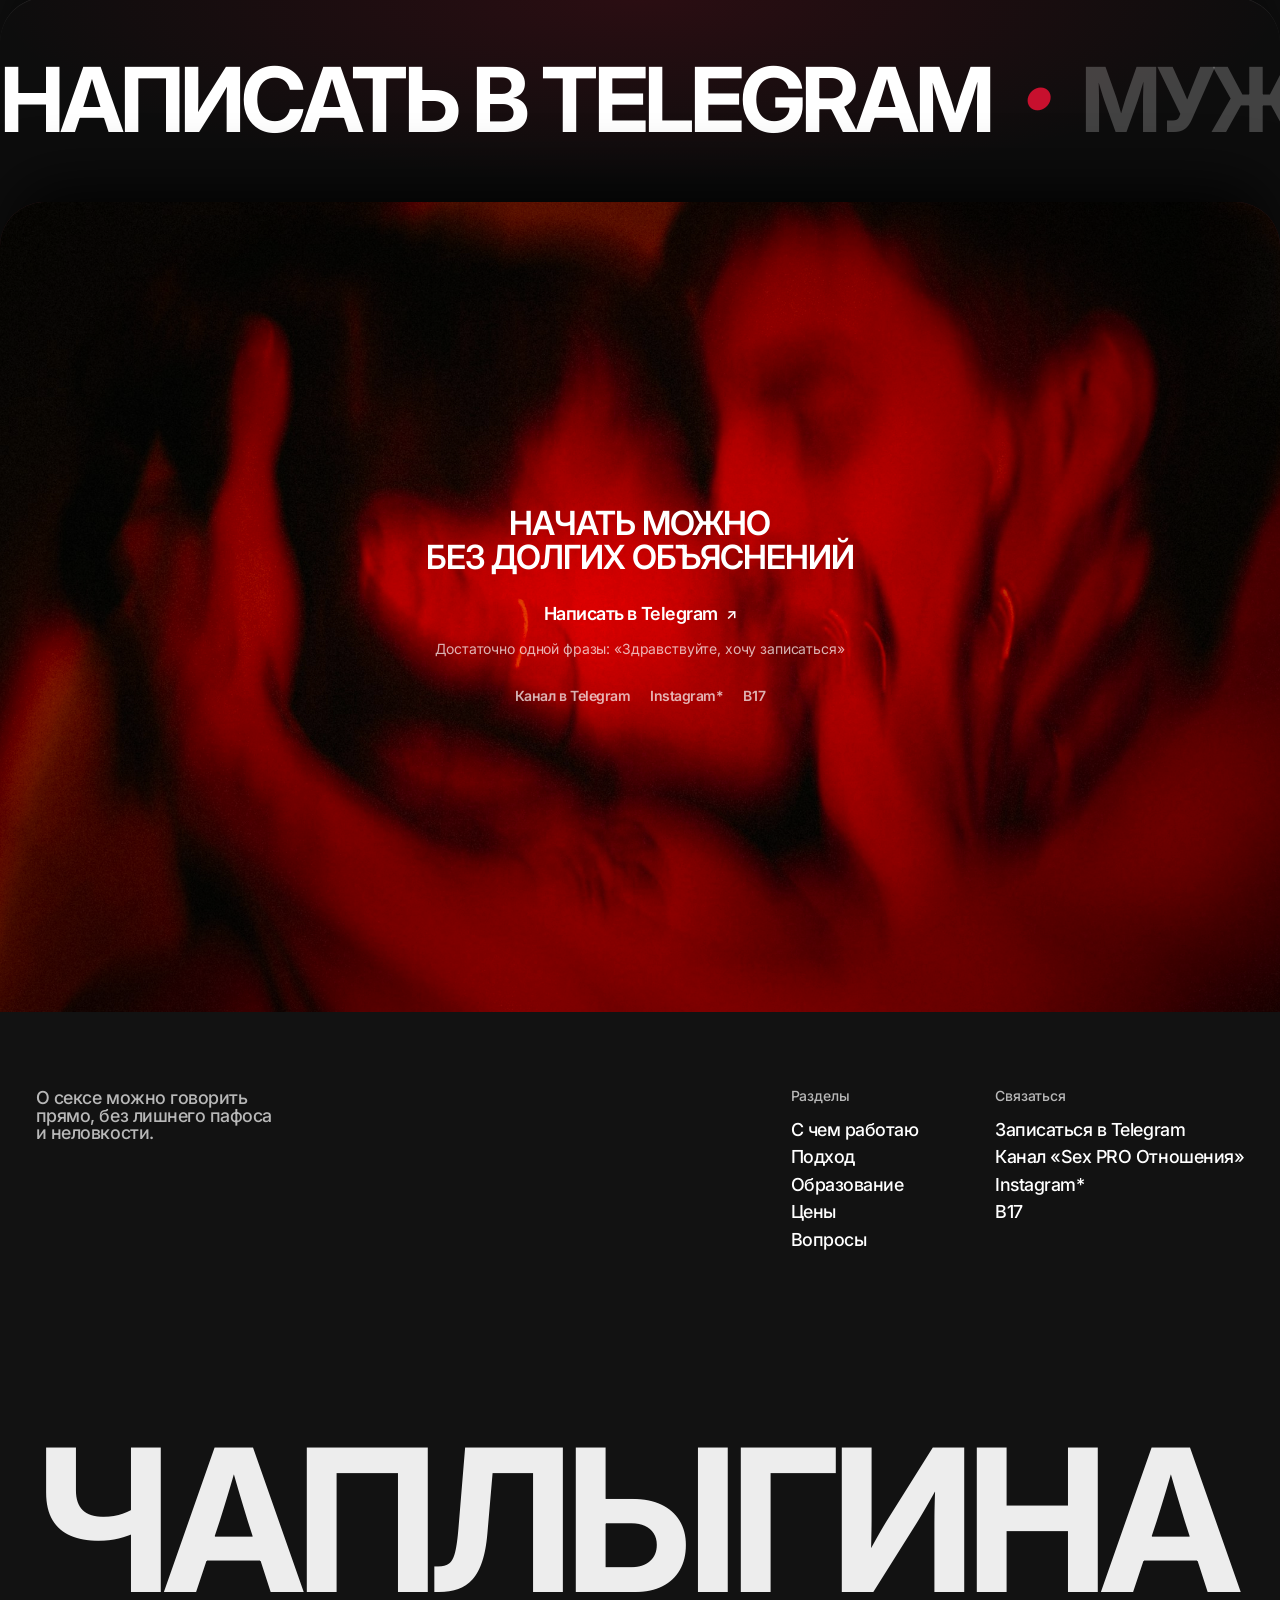
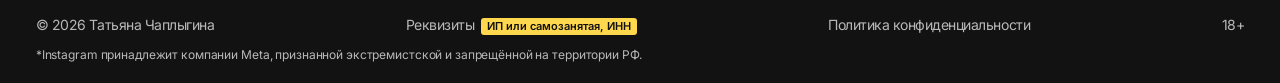
==== commit 69304143: "content: новые цены и образование по правкам Тани Co-Authored-By: Claude Opus 5 <noreply@anthropic.c" ====
--- a/index.html
+++ b/index.html
@@ -107,7 +107,7 @@
   </ul>
   <div class="docs__foot">
     <button class="btn btn--ghost" data-docs-toggle aria-controls="docs-list" aria-expanded="false">Все документы – 15</button>
-    <p class="muted">Обучение продолжается: в&nbsp;ноябре 2026 – диплом по&nbsp;сепарации.</p>
+    <p class="muted">Обучение продолжается: сейчас учусь в&nbsp;магистратуре Института психотерапии и&nbsp;клинической психологии, в&nbsp;ноябре 2026 – сертификаты по&nbsp;сепарации и&nbsp;EMDR.</p>
   </div>
 </section>
 
@@ -246,7 +246,7 @@
     <article class="price" data-reveal>
       <p class="eyebrow">Индивидуально</p>
       <h3 class="price__title">Онлайн</h3>
-      <p class="price__value">5&nbsp;000&nbsp;₽</p>
+      <p class="price__value">6&nbsp;000&nbsp;₽</p>
       <p class="price__meta">55 минут</p>
       <p class="muted">Из&nbsp;любой точки мира. Для мужчин и&nbsp;женщин.</p>
       <a class="btn btn--ghost" href="https://t.me/chaplygina_expert" target="_blank" rel="noopener">Записаться</a>
@@ -254,7 +254,7 @@
     <article class="price" data-reveal style="--d:.08s">
       <p class="eyebrow">Индивидуально</p>
       <h3 class="price__title">Очно в&nbsp;Москве</h3>
-      <p class="price__value">от&nbsp;6&nbsp;000&nbsp;₽</p>
+      <p class="price__value">6&nbsp;000&nbsp;₽</p>
       <p class="price__meta">55 минут</p>
       <p class="muted">Встреча в&nbsp;кабинете в&nbsp;Москве.</p>
       <a class="btn btn--ghost" href="https://t.me/chaplygina_expert" target="_blank" rel="noopener">Записаться</a>
@@ -262,7 +262,7 @@
     <article class="price price--accent" data-reveal style="--d:.16s">
       <p class="eyebrow">Для пары</p>
       <h3 class="price__title">Парная консультация</h3>
-      <p class="price__value">10&nbsp;000&nbsp;₽</p>
+      <p class="price__value">12&nbsp;000&nbsp;₽</p>
       <p class="price__meta">1&nbsp;час 45&nbsp;минут</p>
       <p class="muted">Онлайн или очно – стоимость одинаковая.</p>
       <a class="btn btn--red" href="https://t.me/chaplygina_expert" target="_blank" rel="noopener">Записаться</a>
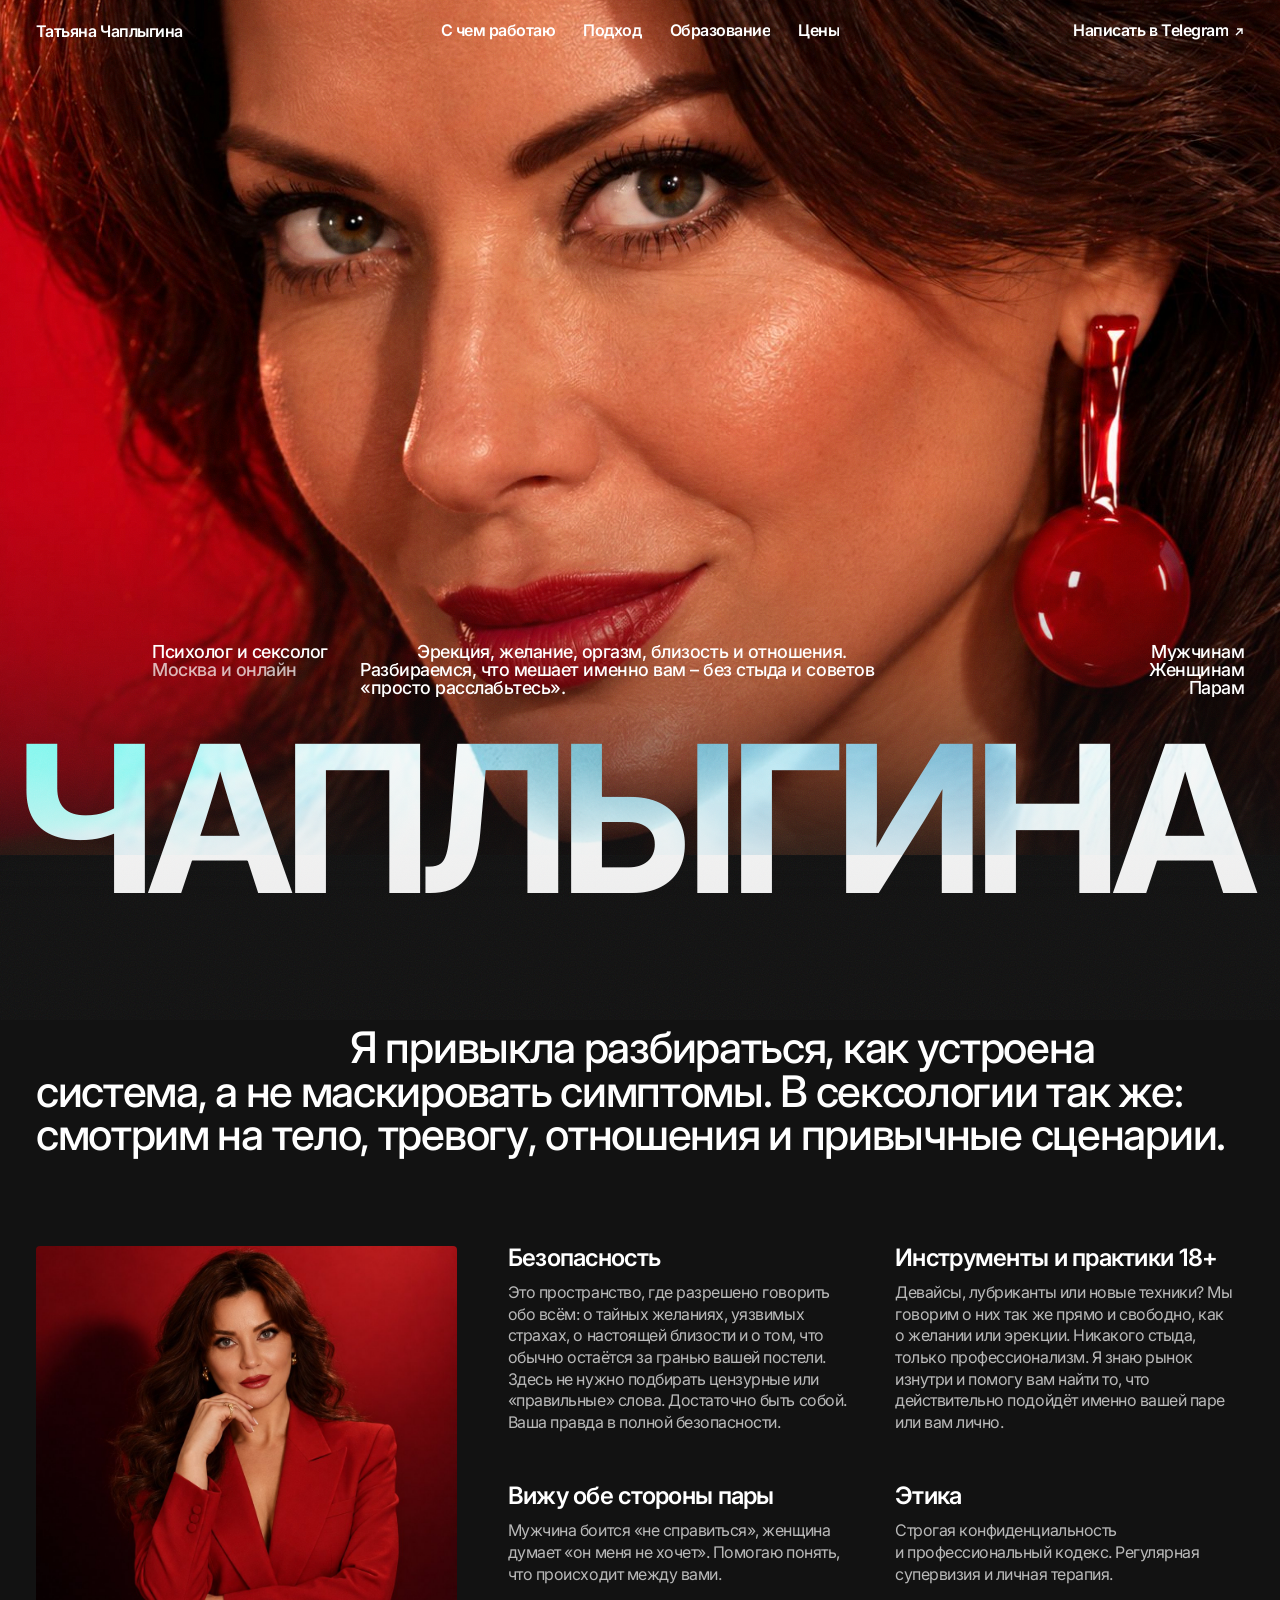
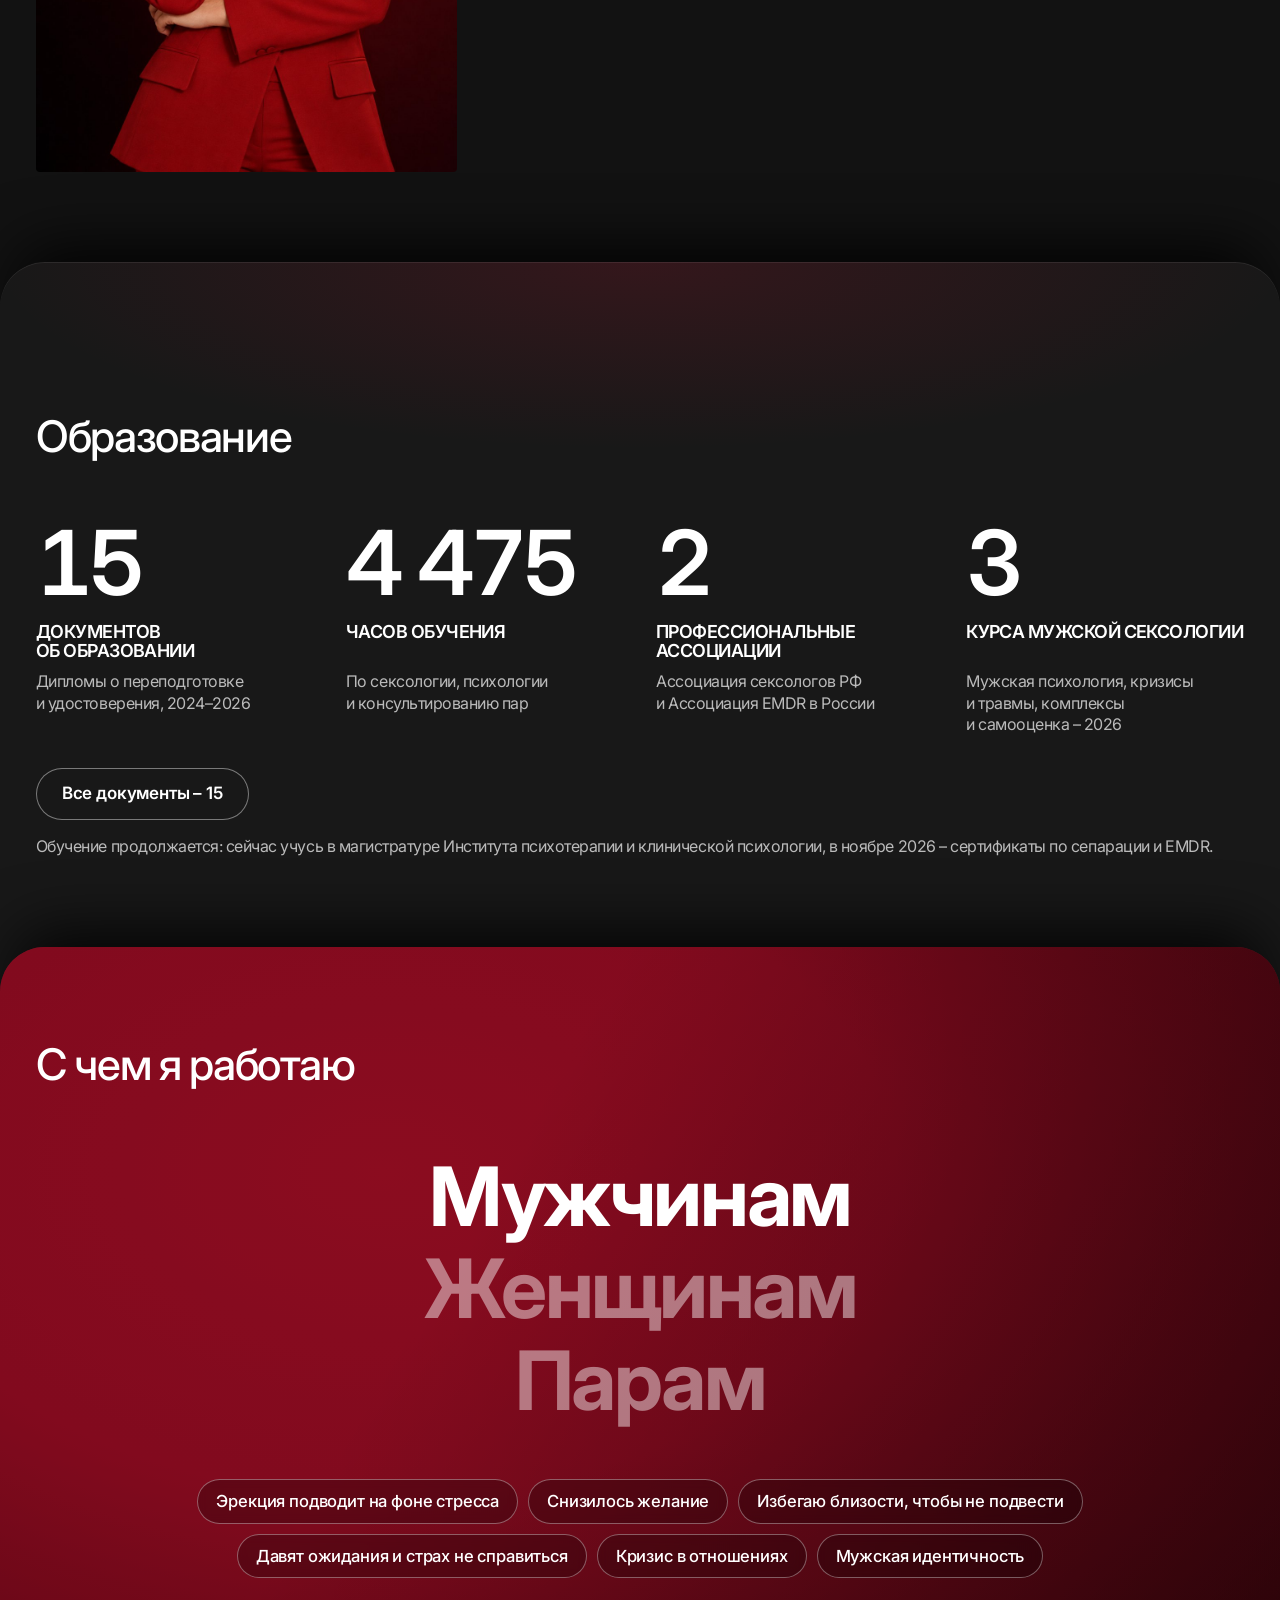
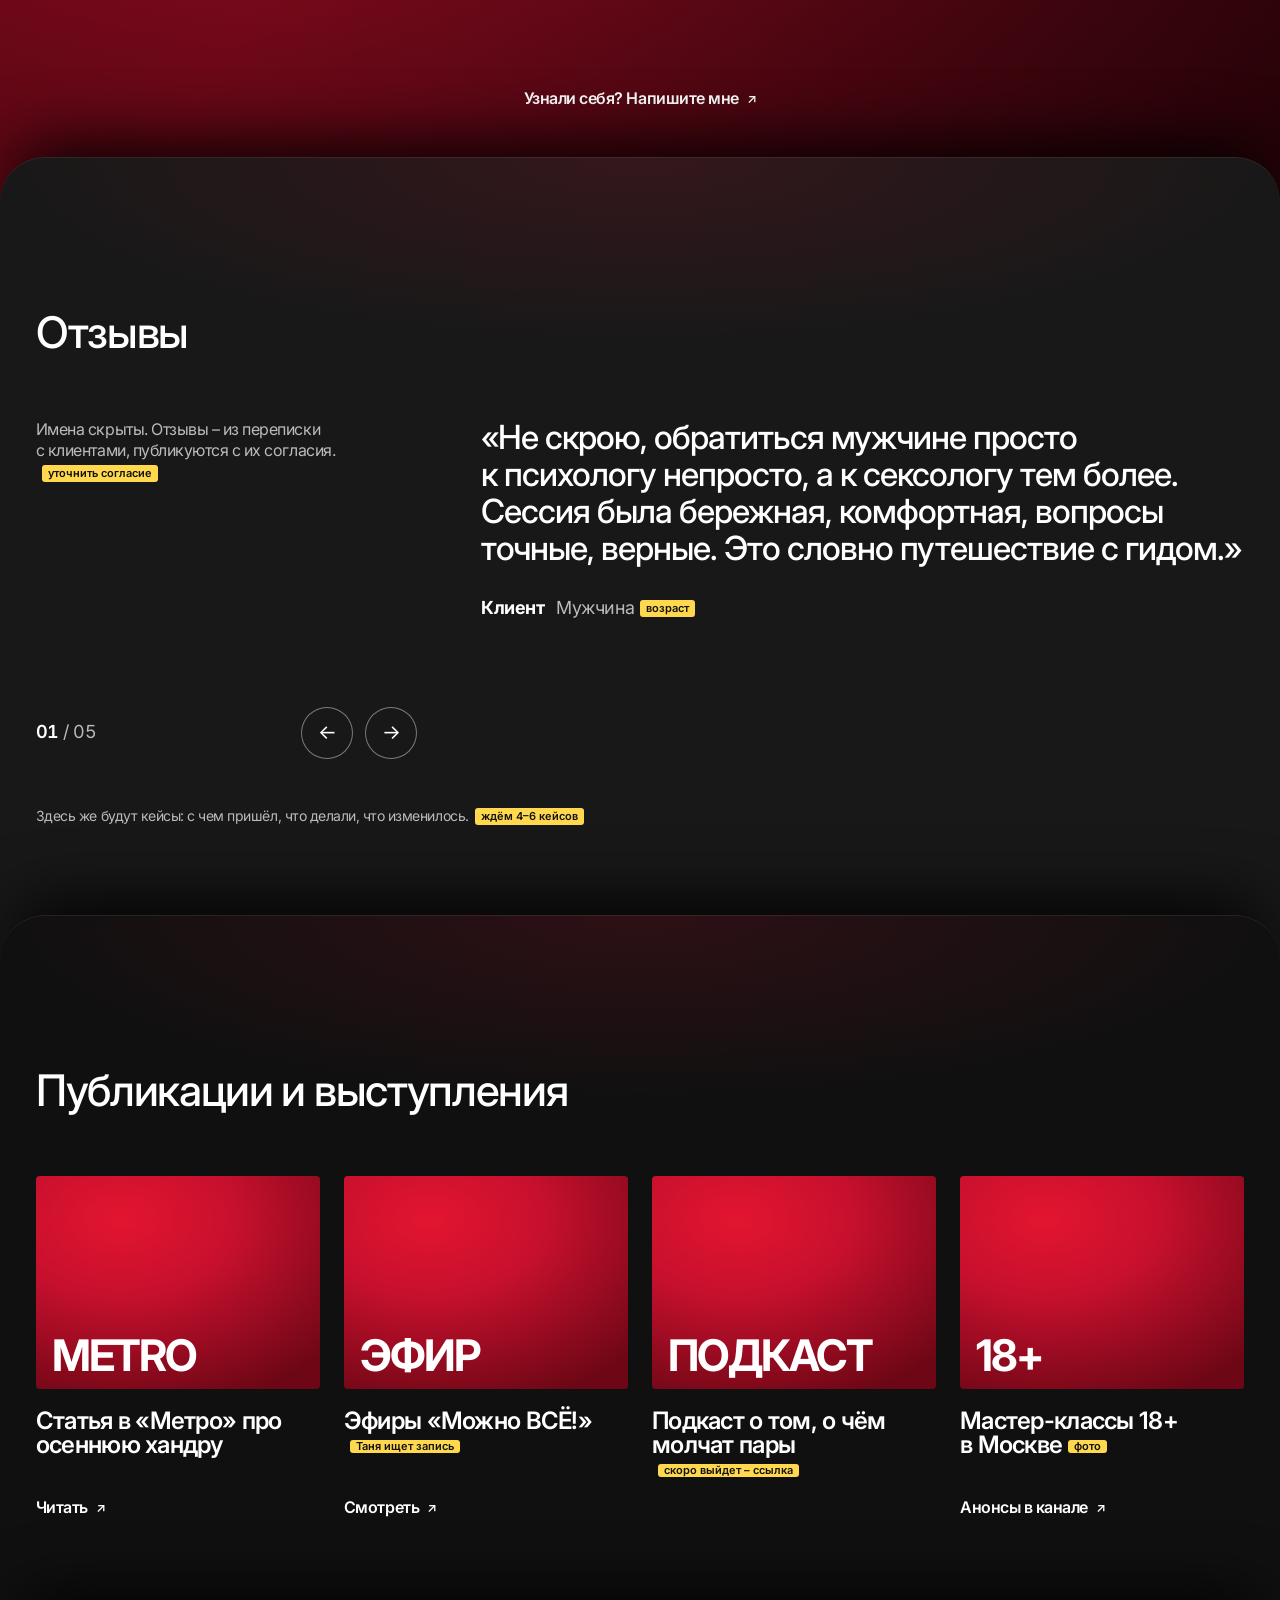
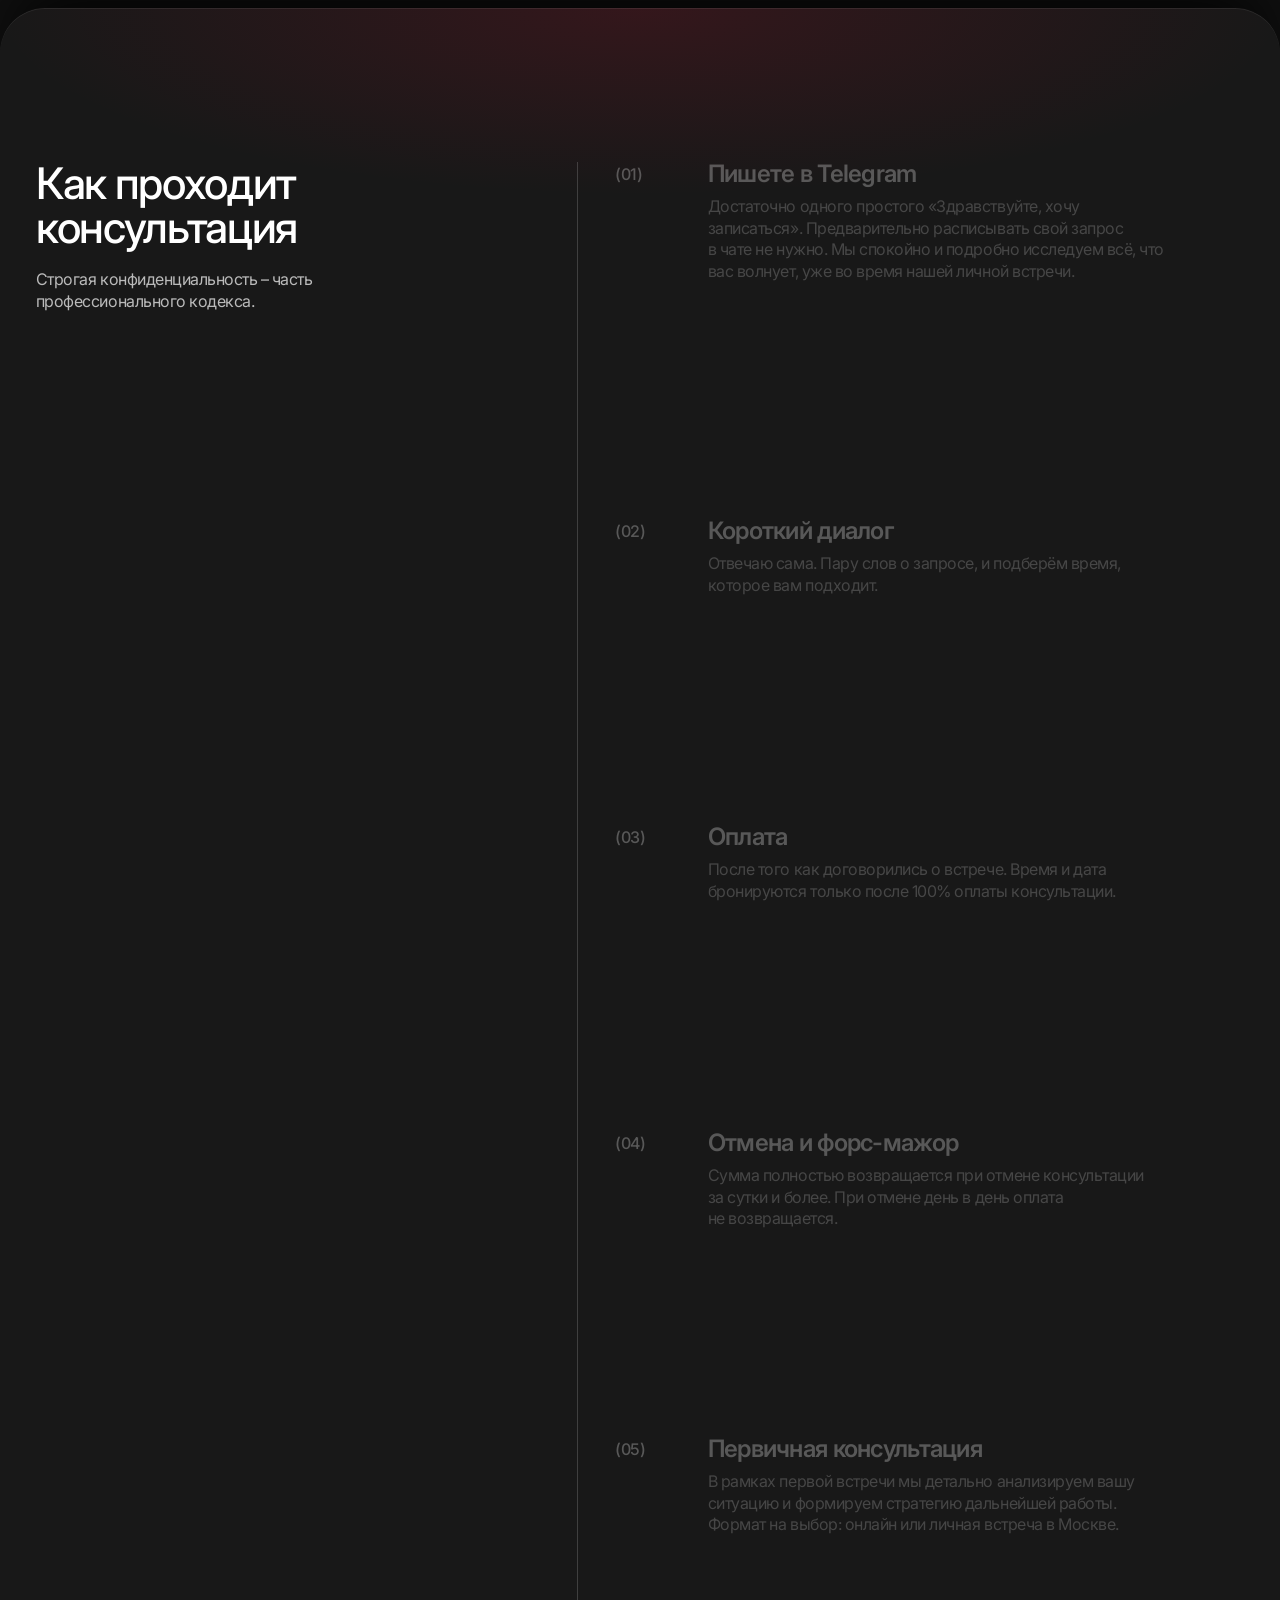
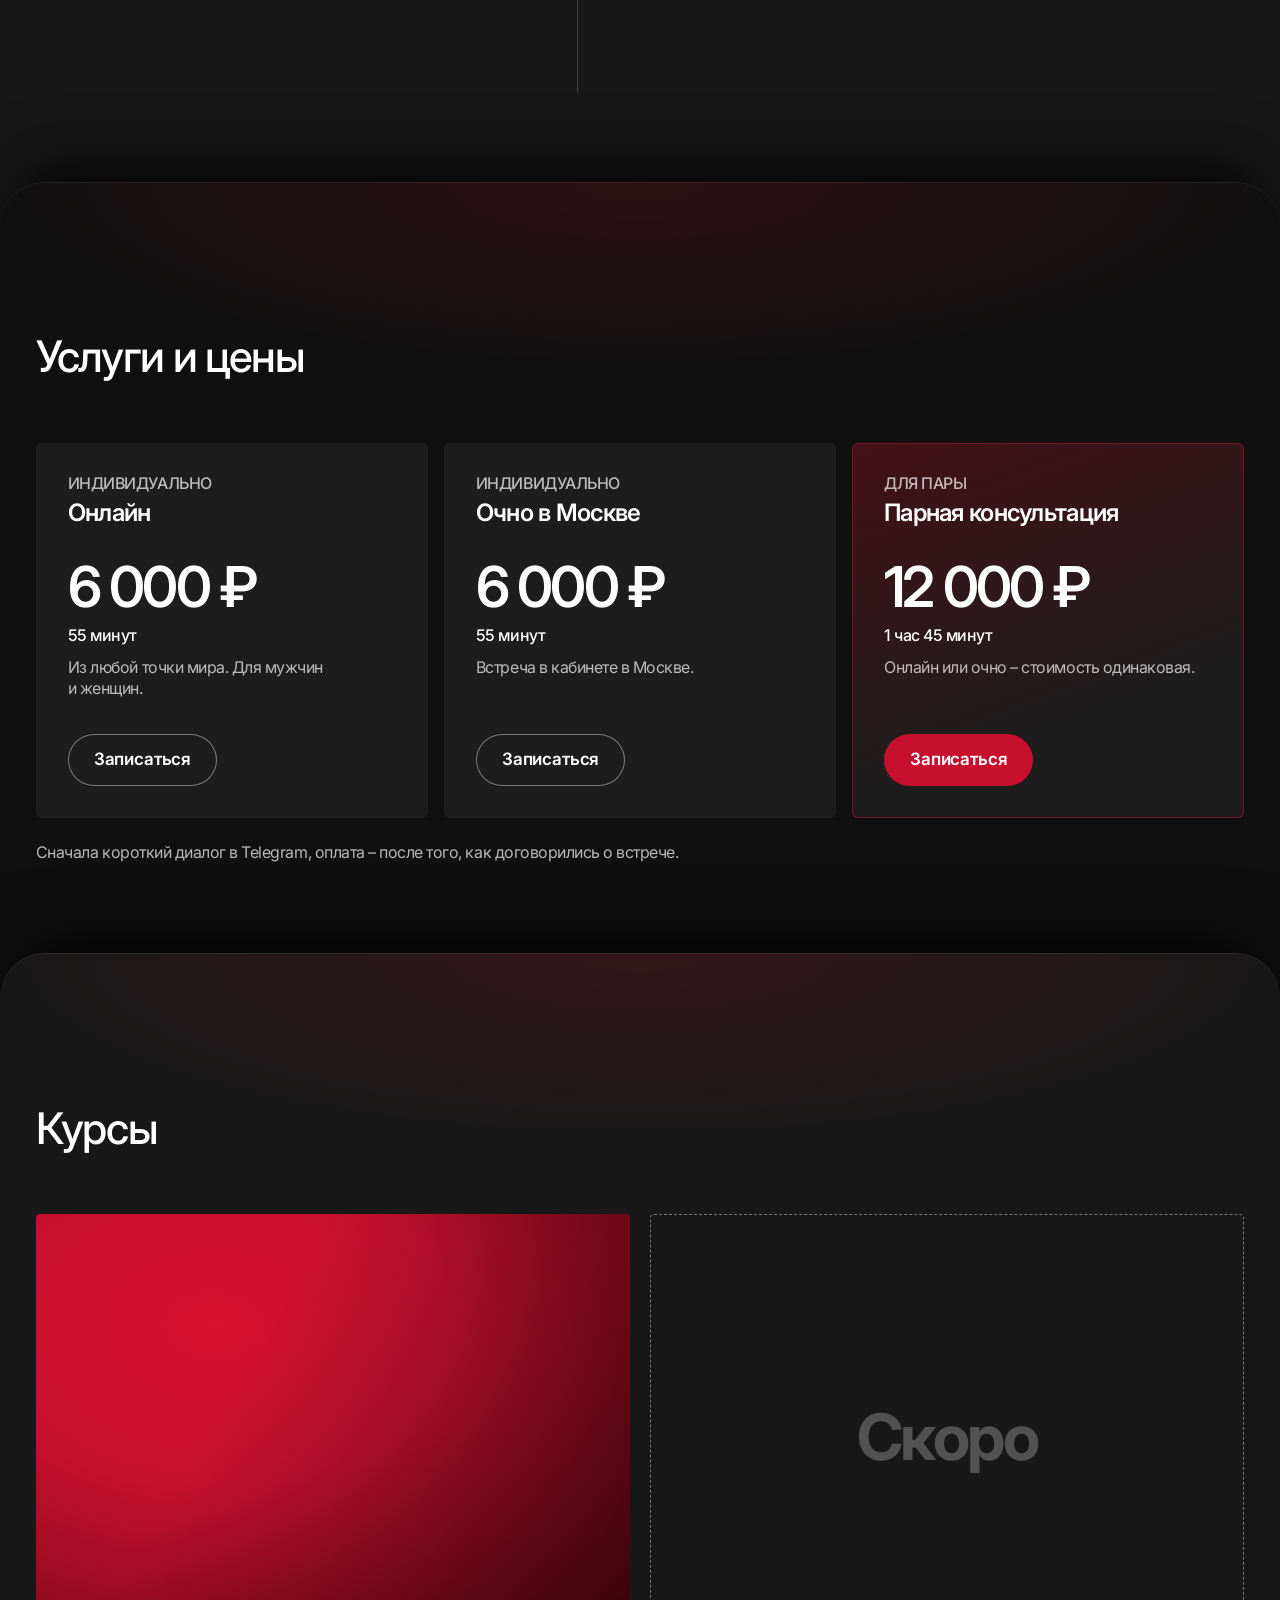
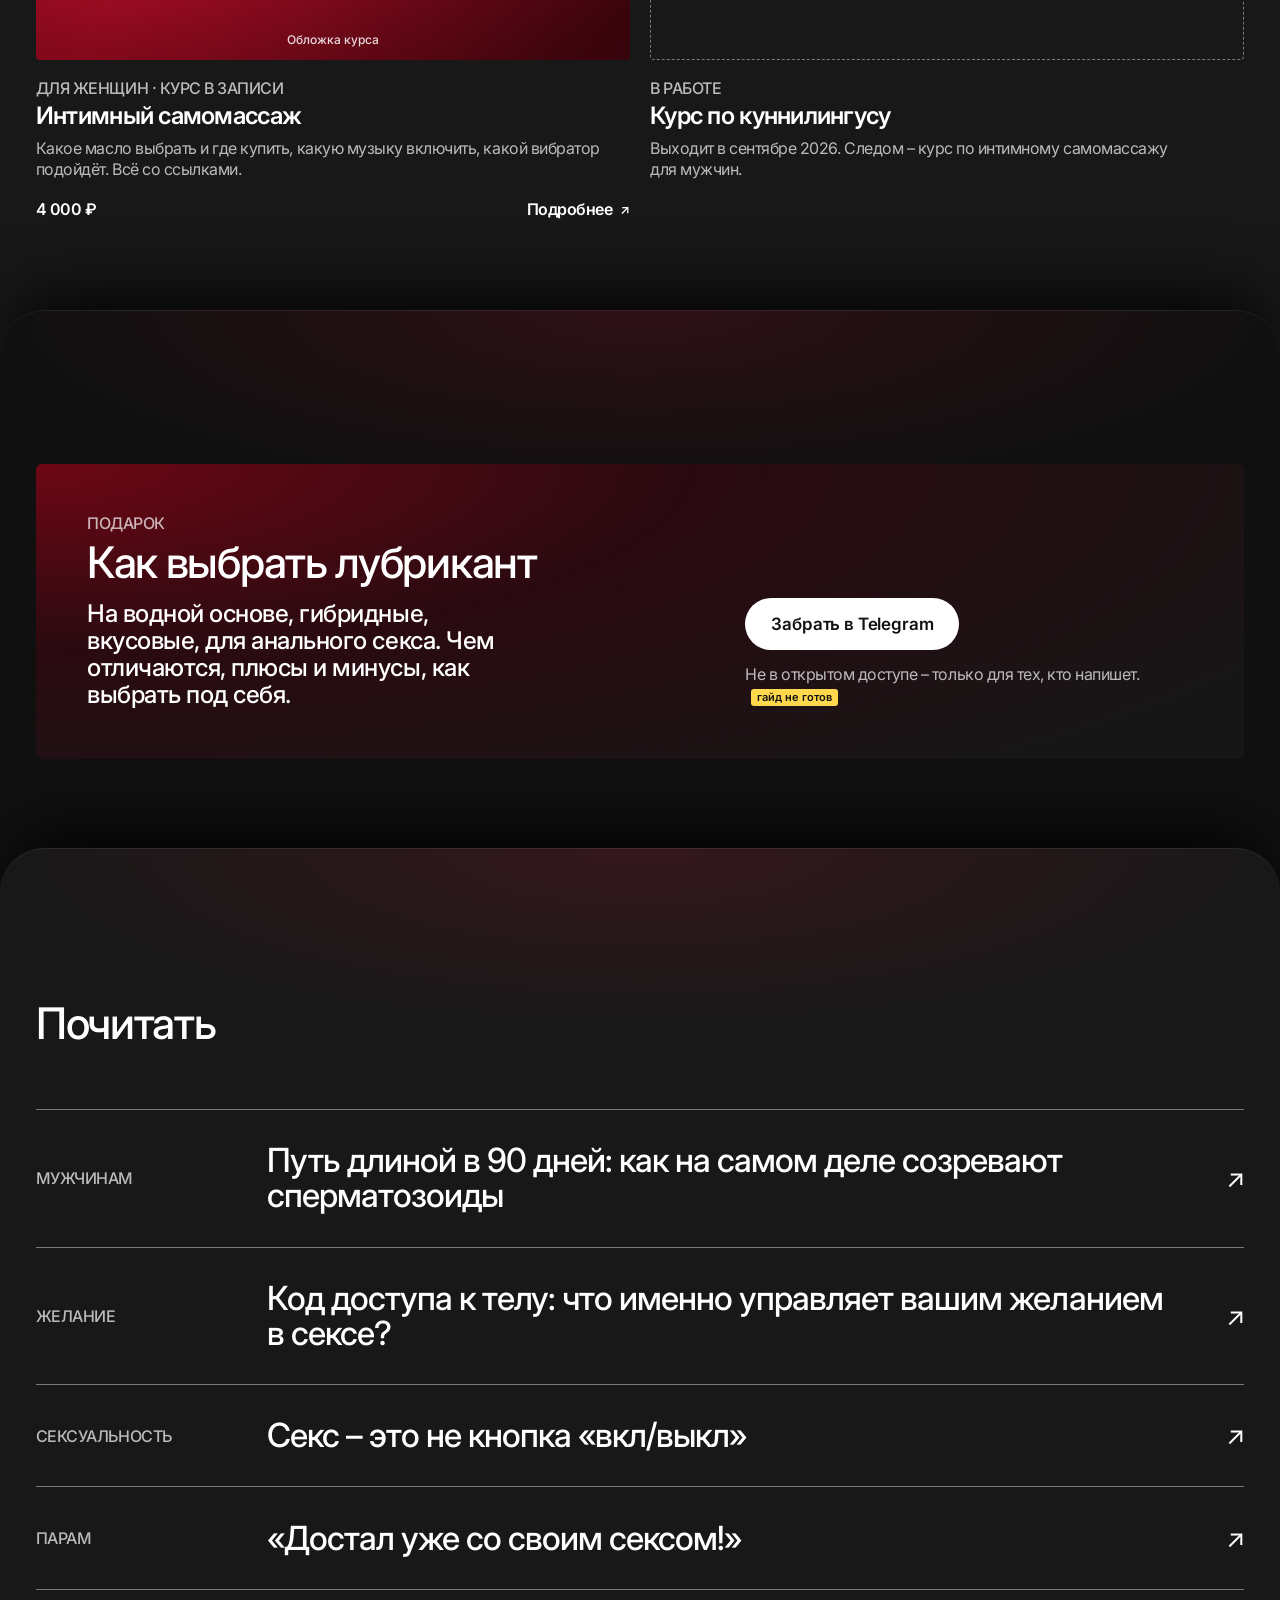
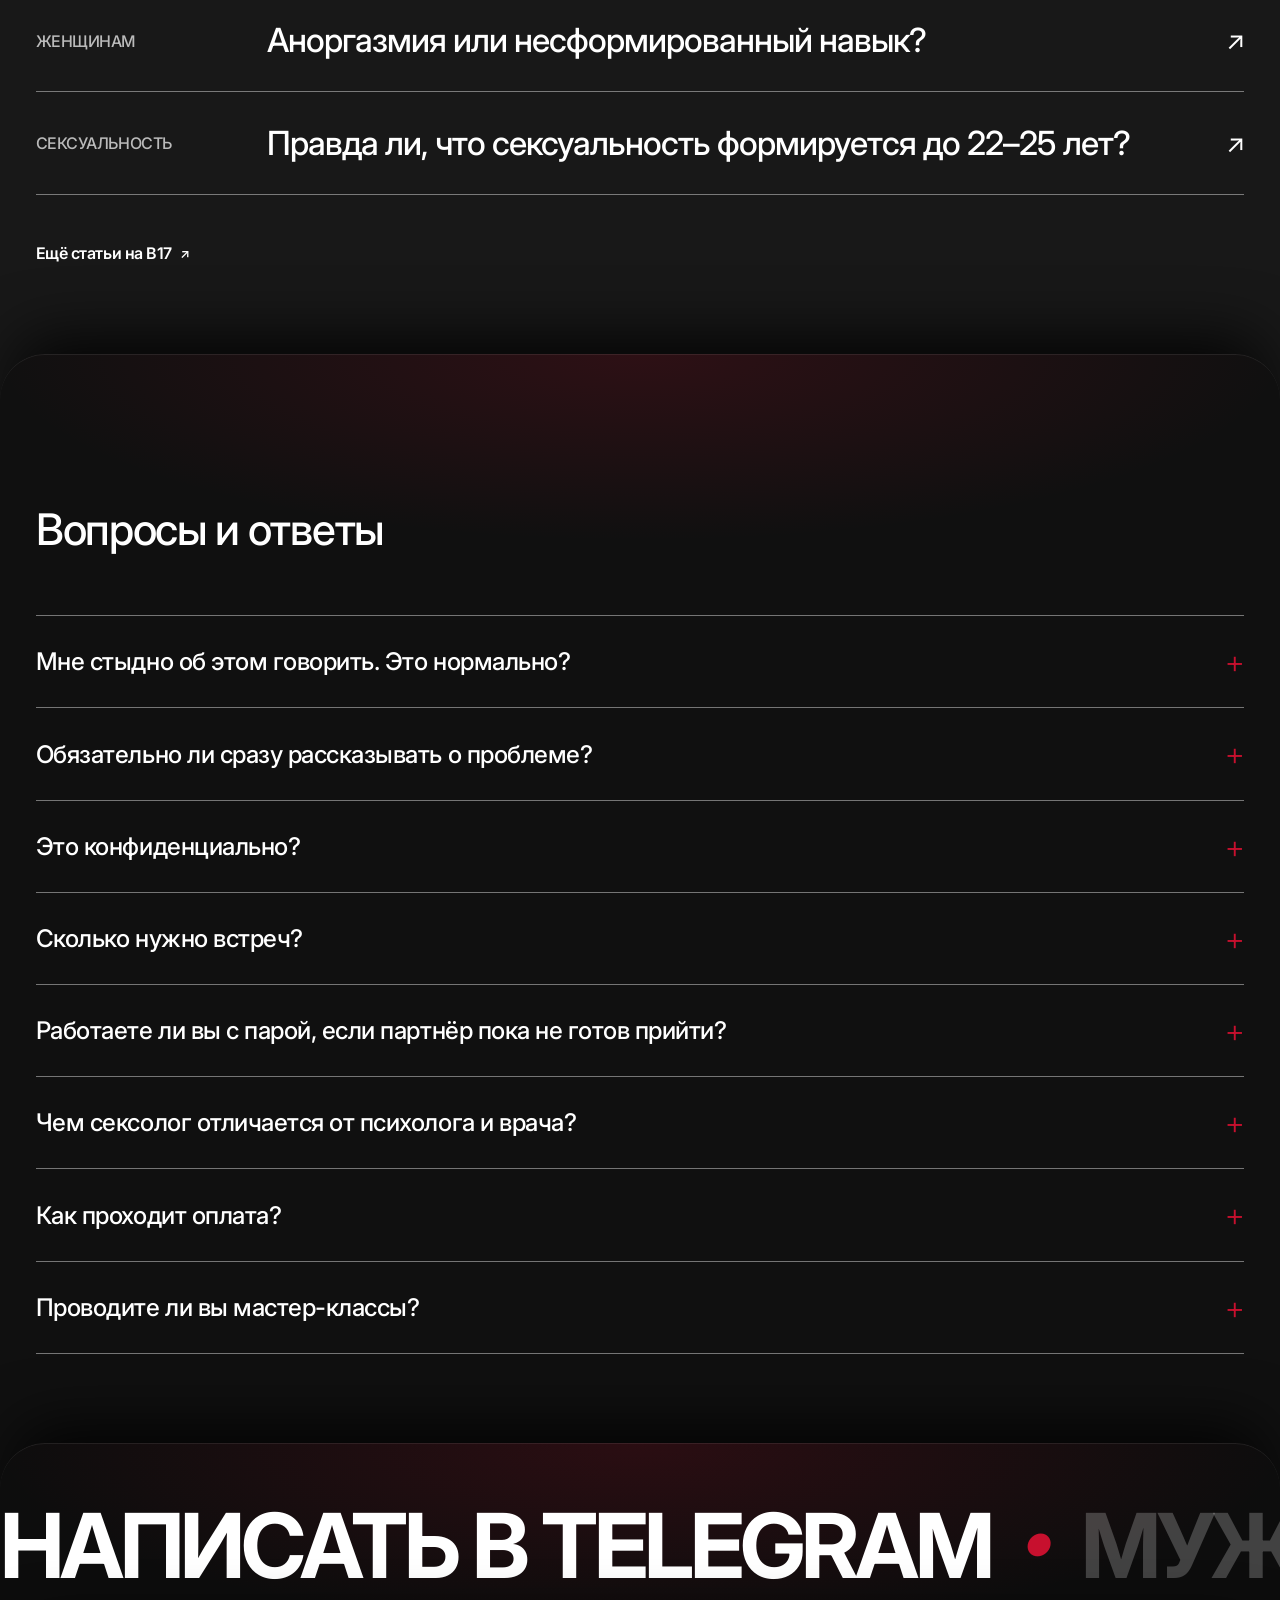
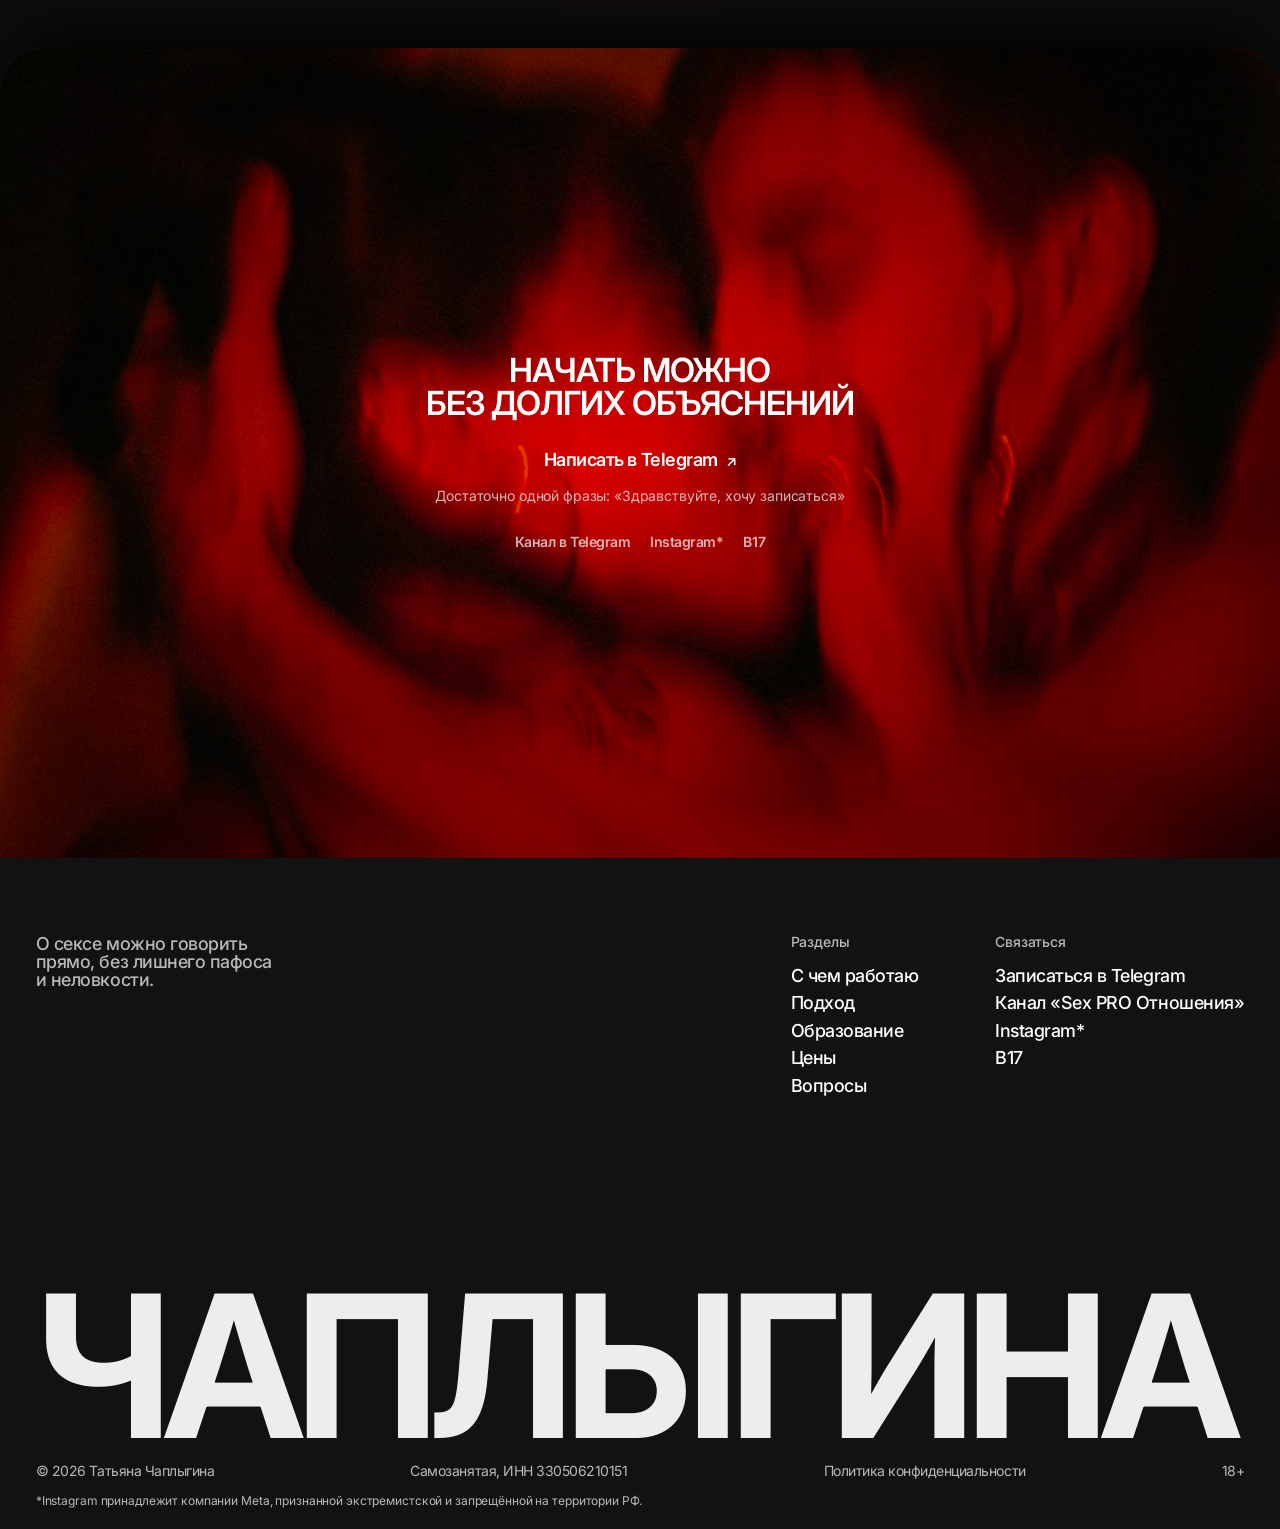
==== commit 4a22e7d0: "content: правки Тани – тексты «Подхода», шаги консультации, публикации, курс, реквизиты Co-Authored-" ====
--- a/index.html
+++ b/index.html
@@ -17,11 +17,11 @@
 <link rel="preconnect" href="https://fonts.googleapis.com">
 <link rel="preconnect" href="https://fonts.gstatic.com" crossorigin>
 <link rel="stylesheet" href="https://fonts.googleapis.com/css2?family=Inter:opsz,wght@14..32,400..700&display=swap">
-<link rel="stylesheet" href="css/tokens.css?v=0917s">
-<link rel="stylesheet" href="css/base.css?v=0917s">
-<link rel="stylesheet" href="css/hero.css?v=0917s">
-<link rel="stylesheet" href="css/sections.css?v=0917s">
-<link rel="stylesheet" href="css/blocks.css?v=0917s">
+<link rel="stylesheet" href="css/tokens.css?v=0917t">
+<link rel="stylesheet" href="css/base.css?v=0917t">
+<link rel="stylesheet" href="css/hero.css?v=0917t">
+<link rel="stylesheet" href="css/sections.css?v=0917t">
+<link rel="stylesheet" href="css/blocks.css?v=0917t">
 </head>
 <body>
 <header class="header fade" style="--d:.6s">
@@ -69,8 +69,8 @@
   <div class="about__grid">
     <div class="about__photo ph" data-reveal><span class="ph__note">Фото: сдержанный экспертный кадр</span></div>
     <ol class="about__principles">
-      <li data-reveal><h3>Безопасность</h3><p>Мне можно сказать то, о&nbsp;чём трудно говорить даже партнёру: про желания, страхи и&nbsp;то, что происходит в&nbsp;постели. Правильных слов не&nbsp;нужно.</p></li>
-      <li data-reveal style="--d:.08s"><h3>Инструменты</h3><p>Если в&nbsp;запросе есть техники, девайсы или лубриканты, говорим о&nbsp;них так же прямо, как о&nbsp;желании или эрекции. Я&nbsp;разбираюсь в&nbsp;рынке и&nbsp;могу подсказать, что подойдёт.</p></li>
+      <li data-reveal><h3>Безопасность</h3><p>Это пространство, где разрешено говорить обо всём: о&nbsp;тайных желаниях, уязвимых страхах, о&nbsp;настоящей близости и&nbsp;о&nbsp;том, что обычно остаётся за&nbsp;гранью вашей постели. Здесь не&nbsp;нужно подбирать цензурные или «правильные» слова. Достаточно быть собой. Ваша правда в&nbsp;полной безопасности.</p></li>
+      <li data-reveal style="--d:.08s"><h3>Инструменты и&nbsp;практики 18+</h3><p>Девайсы, лубриканты или новые техники? Мы говорим о&nbsp;них так же прямо и&nbsp;свободно, как о&nbsp;желании или эрекции. Никакого стыда, только профессионализм. Я&nbsp;знаю рынок изнутри и&nbsp;помогу вам найти то, что действительно подойдёт именно вашей паре или вам лично.</p></li>
       <li data-reveal style="--d:.16s"><h3>Вижу обе стороны пары</h3><p>Мужчина боится «не&nbsp;справиться», женщина думает «он меня не&nbsp;хочет». Помогаю понять, что происходит между вами.</p></li>
       <li data-reveal style="--d:.24s"><h3>Этика</h3><p>Строгая конфиденциальность и&nbsp;профессиональный кодекс. Регулярная супервизия и&nbsp;личная терапия.</p></li>
     </ol>
@@ -137,7 +137,7 @@
       <li>Избегаю близости, чтобы не&nbsp;подвести</li>
       <li>Давят ожидания и страх не&nbsp;справиться</li>
       <li>Кризис в&nbsp;отношениях</li>
-      <li>Тема зависимостей</li>
+      <li>Мужская идентичность</li>
     </ul>
     <ul class="dirs__list" id="dir-1" role="tabpanel" aria-labelledby="tab-1" hidden>
       <li>Оргазм пропал или его не&nbsp;было</li>
@@ -179,23 +179,23 @@
     <div class="stories__slides">
       <figure class="stories__slide is-active" data-slide="0">
         <blockquote class="stories__quote">«Не скрою, обратиться мужчине просто к&nbsp;психологу непросто, а&nbsp;к&nbsp;сексологу тем более. Сессия была бережная, комфортная, вопросы точные, верные. Это словно путешествие с&nbsp;гидом.»</blockquote>
-        <figcaption class="stories__who"><b>Клиент</b><span class="muted">Мужчина</span></figcaption>
+        <figcaption class="stories__who"><b>Клиент</b><span class="muted">Мужчина<span class="todo">возраст</span></span></figcaption>
       </figure>
       <figure class="stories__slide" data-slide="1" hidden>
         <blockquote class="stories__quote">«Татьяна помогла нам с&nbsp;партнёром разобраться в&nbsp;наших интимных отношениях. Точно определила проблемы в&nbsp;сексуальной жизни и&nbsp;дала конкретные рекомендации. Наша сексуальная жизнь стала более разнообразной и&nbsp;насыщенной.»</blockquote>
-        <figcaption class="stories__who"><b>Клиентка</b><span class="muted">Пара</span></figcaption>
+        <figcaption class="stories__who"><b>Клиентка</b><span class="muted">Пара<span class="todo">возраст</span></span></figcaption>
       </figure>
       <figure class="stories__slide" data-slide="2" hidden>
         <blockquote class="stories__quote">«Я даже не&nbsp;поняла, как ты смогла так филигранно вытянуть из&nbsp;моих глубин то, что действительно меня беспокоило. Мы нашли тот страх и&nbsp;ту боль, которая сидела во&nbsp;мне, и&nbsp;теперь я&nbsp;сама могу этим управлять.»</blockquote>
-        <figcaption class="stories__who"><b>Клиентка</b><span class="muted">Женщина</span></figcaption>
+        <figcaption class="stories__who"><b>Клиентка</b><span class="muted">Женщина<span class="todo">возраст</span></span></figcaption>
       </figure>
       <figure class="stories__slide" data-slide="3" hidden>
         <blockquote class="stories__quote">«В комфортной и&nbsp;доверительной атмосфере получилось посмотреть на&nbsp;проблему в&nbsp;сексуальных отношениях со&nbsp;стороны и&nbsp;сверху. Однозначно рекомендую сексолога Татьяну Чаплыгину.»</blockquote>
-        <figcaption class="stories__who"><b>Клиентка</b><span class="muted">Женщина</span></figcaption>
+        <figcaption class="stories__who"><b>Клиентка</b><span class="muted">Женщина<span class="todo">возраст</span></span></figcaption>
       </figure>
       <figure class="stories__slide" data-slide="4" hidden>
         <blockquote class="stories__quote">«Прежде всего это доверие, профессионализм, умение слушать и&nbsp;переспрашивать – для меня это очень важно. Ты здорово направляла и&nbsp;подталкивала посмотреть, что за&nbsp;этим стоит.»</blockquote>
-        <figcaption class="stories__who"><b>Клиентка</b><span class="muted">Женщина</span></figcaption>
+        <figcaption class="stories__who"><b>Клиентка</b><span class="muted">Женщина<span class="todo">возраст</span></span></figcaption>
       </figure>
     </div>
   </div>
@@ -207,9 +207,9 @@
   <div class="section__head"><h2 id="media-title" class="section__title">Публикации и&nbsp;выступления</h2></div>
   <ul class="media__list">
     <li data-reveal><a class="media-card" href="https://www.gazetametro.ru/articles/instruktsija-dlja-moskvichej-chto-delat-esli-vas-nastiglo-plohoe-nastroenie-iz-za-oseni-19-09-2025" target="_blank" rel="noopener"><span class="media-card__img media-card__img--word" aria-hidden="true"><span>Metro</span></span><h3 class="card-title">Статья в&nbsp;«Метро» про осеннюю хандру</h3><span class="link-arrow media-card__cta">Читать</span></a></li>
-    <li data-reveal style="--d:.08s"><a class="media-card" href="https://t.me/TChaplygina_sexolog" target="_blank" rel="noopener"><span class="media-card__img media-card__img--word" aria-hidden="true"><span>Эфир</span></span><h3 class="card-title">Эфиры «Можно ВСЁ!» в&nbsp;Telegram<span class="todo">запись и кадр</span></h3><span class="link-arrow media-card__cta">Смотреть</span></a></li>
-    <li data-reveal style="--d:.16s"><div class="media-card"><span class="media-card__img media-card__img--word" aria-hidden="true"><span>Подкаст</span></span><h3 class="card-title">Подкаст о&nbsp;том, о&nbsp;чём молчат пары<span class="todo">название, ссылка</span></h3></div></li>
-    <li data-reveal style="--d:.24s"><a class="media-card" href="https://t.me/seksologini18" target="_blank" rel="noopener"><span class="media-card__img media-card__img--word" aria-hidden="true"><span>18+</span></span><h3 class="card-title">Мастер-классы 18+ в&nbsp;Москве<span class="todo">фото</span></h3><span class="link-arrow media-card__cta">Канал проекта</span></a></li>
+    <li data-reveal style="--d:.08s"><a class="media-card" href="https://t.me/TChaplygina_sexolog" target="_blank" rel="noopener"><span class="media-card__img media-card__img--word" aria-hidden="true"><span>Эфир</span></span><h3 class="card-title">Эфиры «Можно ВСЁ!»<span class="todo">Таня ищет запись</span></h3><span class="link-arrow media-card__cta">Смотреть</span></a></li>
+    <li data-reveal style="--d:.16s"><div class="media-card"><span class="media-card__img media-card__img--word" aria-hidden="true"><span>Подкаст</span></span><h3 class="card-title">Подкаст о&nbsp;том, о&nbsp;чём молчат пары<span class="todo">скоро выйдет – ссылка</span></h3></div></li>
+    <li data-reveal style="--d:.24s"><a class="media-card" href="https://t.me/TChaplygina_sexolog" target="_blank" rel="noopener"><span class="media-card__img media-card__img--word" aria-hidden="true"><span>18+</span></span><h3 class="card-title">Мастер-классы 18+ в&nbsp;Москве<span class="todo">фото</span></h3><span class="link-arrow media-card__cta">Анонсы в&nbsp;канале</span></a></li>
   </ul>
 </section>
 
@@ -221,21 +221,14 @@
       <p class="muted steps__note" data-reveal style="--d:.1s">Строгая конфиденциальность – часть профессионального кодекса.</p>
     </div>
     <ol class="steps__list" data-steps>
-      <li class="step"><span class="eyebrow step__n">(01)</span><div><h3>Пишете в&nbsp;Telegram</h3><p>Достаточно «Здравствуйте, хочу записаться». Расписывать проблему в&nbsp;переписке не&nbsp;нужно.</p></div></li>
+      <li class="step"><span class="eyebrow step__n">(01)</span><div><h3>Пишете в&nbsp;Telegram</h3><p>Достаточно одного простого «Здравствуйте, хочу записаться». Предварительно расписывать свой запрос в&nbsp;чате не&nbsp;нужно. Мы спокойно и&nbsp;подробно исследуем всё, что вас волнует, уже во&nbsp;время нашей личной встречи.</p></div></li>
       <li class="step"><span class="eyebrow step__n">(02)</span><div><h3>Короткий диалог</h3><p>Отвечаю сама. Пару слов о&nbsp;запросе, и&nbsp;подберём время, которое вам подходит.</p></div></li>
-      <li class="step"><span class="eyebrow step__n">(03)</span><div><h3>Оплата</h3><p>После того как договорились о&nbsp;встрече.</p></div></li>
-      <li class="step"><span class="eyebrow step__n">(04)</span><div><h3>Первая встреча</h3><p>На&nbsp;первой встрече разбираемся, что именно происходит, и&nbsp;определяем, что с&nbsp;этим делать дальше. Онлайн или очно в&nbsp;Москве.</p></div></li>
+      <li class="step"><span class="eyebrow step__n">(03)</span><div><h3>Оплата</h3><p>После того как договорились о&nbsp;встрече. Время и&nbsp;дата бронируются только после 100% оплаты консультации.</p></div></li>
+      <li class="step"><span class="eyebrow step__n">(04)</span><div><h3>Отмена и&nbsp;форс-мажор</h3><p>Сумма полностью возвращается при отмене консультации за&nbsp;сутки и&nbsp;более. При отмене день в&nbsp;день оплата не&nbsp;возвращается.</p></div></li>
+      <li class="step"><span class="eyebrow step__n">(05)</span><div><h3>Первичная консультация</h3><p>В&nbsp;рамках первой встречи мы детально анализируем вашу ситуацию и&nbsp;формируем стратегию дальнейшей работы. Формат на&nbsp;выбор: онлайн или личная встреча в&nbsp;Москве.</p></div></li>
     </ol>
   </div>
 
-  <div class="steps__not">
-    <p class="eyebrow" data-reveal>Что вы не&nbsp;обязаны делать<span class="todo">подтвердить у&nbsp;Тани</span></p>
-    <ul data-reveal>
-      <li><span class="strike" style="--i:0">Заранее формулировать проблему</span></li>
-      <li><span class="strike" style="--i:1">Называть всё своими именами</span></li>
-      <li><span class="strike" style="--i:2">Приходить вместе с&nbsp;партнёром</span></li>
-    </ul>
-  </div>
 </section>
 
 <!-- 07 Услуги и цены -->
@@ -282,7 +275,7 @@
         <p class="eyebrow">Для женщин · курс в&nbsp;записи</p>
         <h3 class="course__title">Интимный самомассаж</h3>
         <p class="muted">Какое масло выбрать и&nbsp;где купить, какую музыку включить, какой вибратор подойдёт. Всё со&nbsp;ссылками.</p>
-        <div class="course__foot"><span class="course__price">Цена<span class="todo">уточнить</span></span><button class="link-arrow" data-modal-tpl="tpl-course-1">Подробнее</button></div>
+        <div class="course__foot"><span class="course__price">4&nbsp;000&nbsp;₽</span><button class="link-arrow" data-modal-tpl="tpl-course-1">Подробнее</button></div>
       </div>
     </article>
     <article class="course course--soon" data-reveal style="--d:.08s">
@@ -303,7 +296,7 @@
       <li>Чем пользоваться и&nbsp;какой вибратор выбрать</li>
       <li>Все ссылки на&nbsp;товары – внутри курса</li>
     </ul>
-    <p class="muted">Программа, цена и&nbsp;ссылка на&nbsp;оплату уточняются.<span class="todo">ждём от Тани</span></p>
+    <p class="muted">Стоимость – 4&nbsp;000&nbsp;₽.</p>
     <a class="btn btn--red" href="https://t.me/chaplygina_expert" target="_blank" rel="noopener">Перейти к&nbsp;курсу</a>
   </template>
 </section>
@@ -365,7 +358,7 @@
       <span class="read-row__arrow" aria-hidden="true">↗</span>
     </a></li>
   </ul>
-  <p class="read__more"><a class="link-arrow" href="https://www.b17.ru/chaplygina_sexolog/" target="_blank" rel="noopener">Ещё статьи на&nbsp;B17</a></p>
+  <p class="read__more"><a class="link-arrow" href="https://www.b17.ru/chaplygina_sexolog/#article" target="_blank" rel="noopener">Ещё статьи на&nbsp;B17</a></p>
 </section>
 
 <!-- 11 Вопросы и ответы -->
@@ -432,7 +425,7 @@
   <p class="wordmark footer__wordmark" data-fit aria-hidden="true"><span class="wordmark__line"><span>Чаплыгина</span></span></p>
   <div class="footer__bottom">
     <span>© 2026 Татьяна Чаплыгина</span>
-    <span>Реквизиты<span class="todo">ИП или самозанятая, ИНН</span></span>
+    <span>Самозанятая, ИНН 330506210151</span>
     <a href="#">Политика конфиденциальности</a>
     <span>18+</span>
   </div>
@@ -450,9 +443,9 @@
 
 <a class="btn mobile-cta" href="https://t.me/chaplygina_expert" target="_blank" rel="noopener">Написать в Telegram</a>
 
-<script src="js/vendor/lenis.min.js?v=0917s"></script>
-<script src="js/hero.js?v=0917s"></script>
-<script src="js/main.js?v=0917s"></script>
-<script src="js/blocks.js?v=0917s"></script>
+<script src="js/vendor/lenis.min.js?v=0917t"></script>
+<script src="js/hero.js?v=0917t"></script>
+<script src="js/main.js?v=0917t"></script>
+<script src="js/blocks.js?v=0917t"></script>
 </body>
 </html>
--- a/css/blocks.css
+++ b/css/blocks.css
@@ -59,6 +59,8 @@
 .about__principles { list-style: none; display: grid; grid-template-columns: 1fr 1fr; gap: clamp(32px, 4vw, 56px) clamp(24px, 3vw, 48px); }
 .about__n { display: block; font-size: 14px; font-weight: 600; color: var(--c-red); margin-bottom: 14px; letter-spacing: 0; }
 .about__principles h3 { margin-bottom: 12px; }
+/* заголовок в две строки не сдвигает текст только у себя – текст соседних карточек на одной высоте */
+.about__principles > li { display: grid; grid-row: span 2; grid-template-rows: subgrid; row-gap: 0; align-content: start; }
 .about__principles p { color: var(--c-text-muted); }
 
 /* ===== 04 Образование: счётчики + список документов ===== */
@@ -153,19 +155,6 @@
 .step.is-active h3, .step.is-active .step__n { color: var(--c-text); }
 .step.is-active p { color: var(--c-text-muted); }
 
-/* «Что вы не обязаны делать»: крупные фразы, по которым проводится линия */
-.steps__not { margin-top: clamp(80px, 10vw, 160px); }
-.steps__not ul { list-style: none; margin-top: 24px; border-top: 1px solid var(--c-line); }
-.steps__not li { padding: clamp(18px, 2.2vw, 28px) 0; border-bottom: 1px solid var(--c-line); }
-/* линия – фон строчного элемента: при переносе фразы на две строки зачёркивается каждая строка, слева направо */
-.strike {
-  font-size: var(--fs-h2); font-weight: 500; line-height: 1.1; letter-spacing: var(--track-tight);
-  background: linear-gradient(var(--c-red), var(--c-red)) 0 58% / 0% max(2px, 0.06em) no-repeat;
-  -webkit-box-decoration-break: slice; box-decoration-break: slice;
-  transition: background-size 0.8s var(--ease-kafaya), color 0.6s var(--ease-out);
-  transition-delay: calc(0.5s + var(--i) * 0.3s), calc(1s + var(--i) * 0.3s);
-}
-.steps__not ul.is-in .strike, .static .strike { background-size: 100% max(2px, 0.06em); color: rgba(255, 255, 255, 0.45); }
 
 @media (max-width: 900px) {
   .stories__grid, .steps__grid { grid-template-columns: 1fr; }
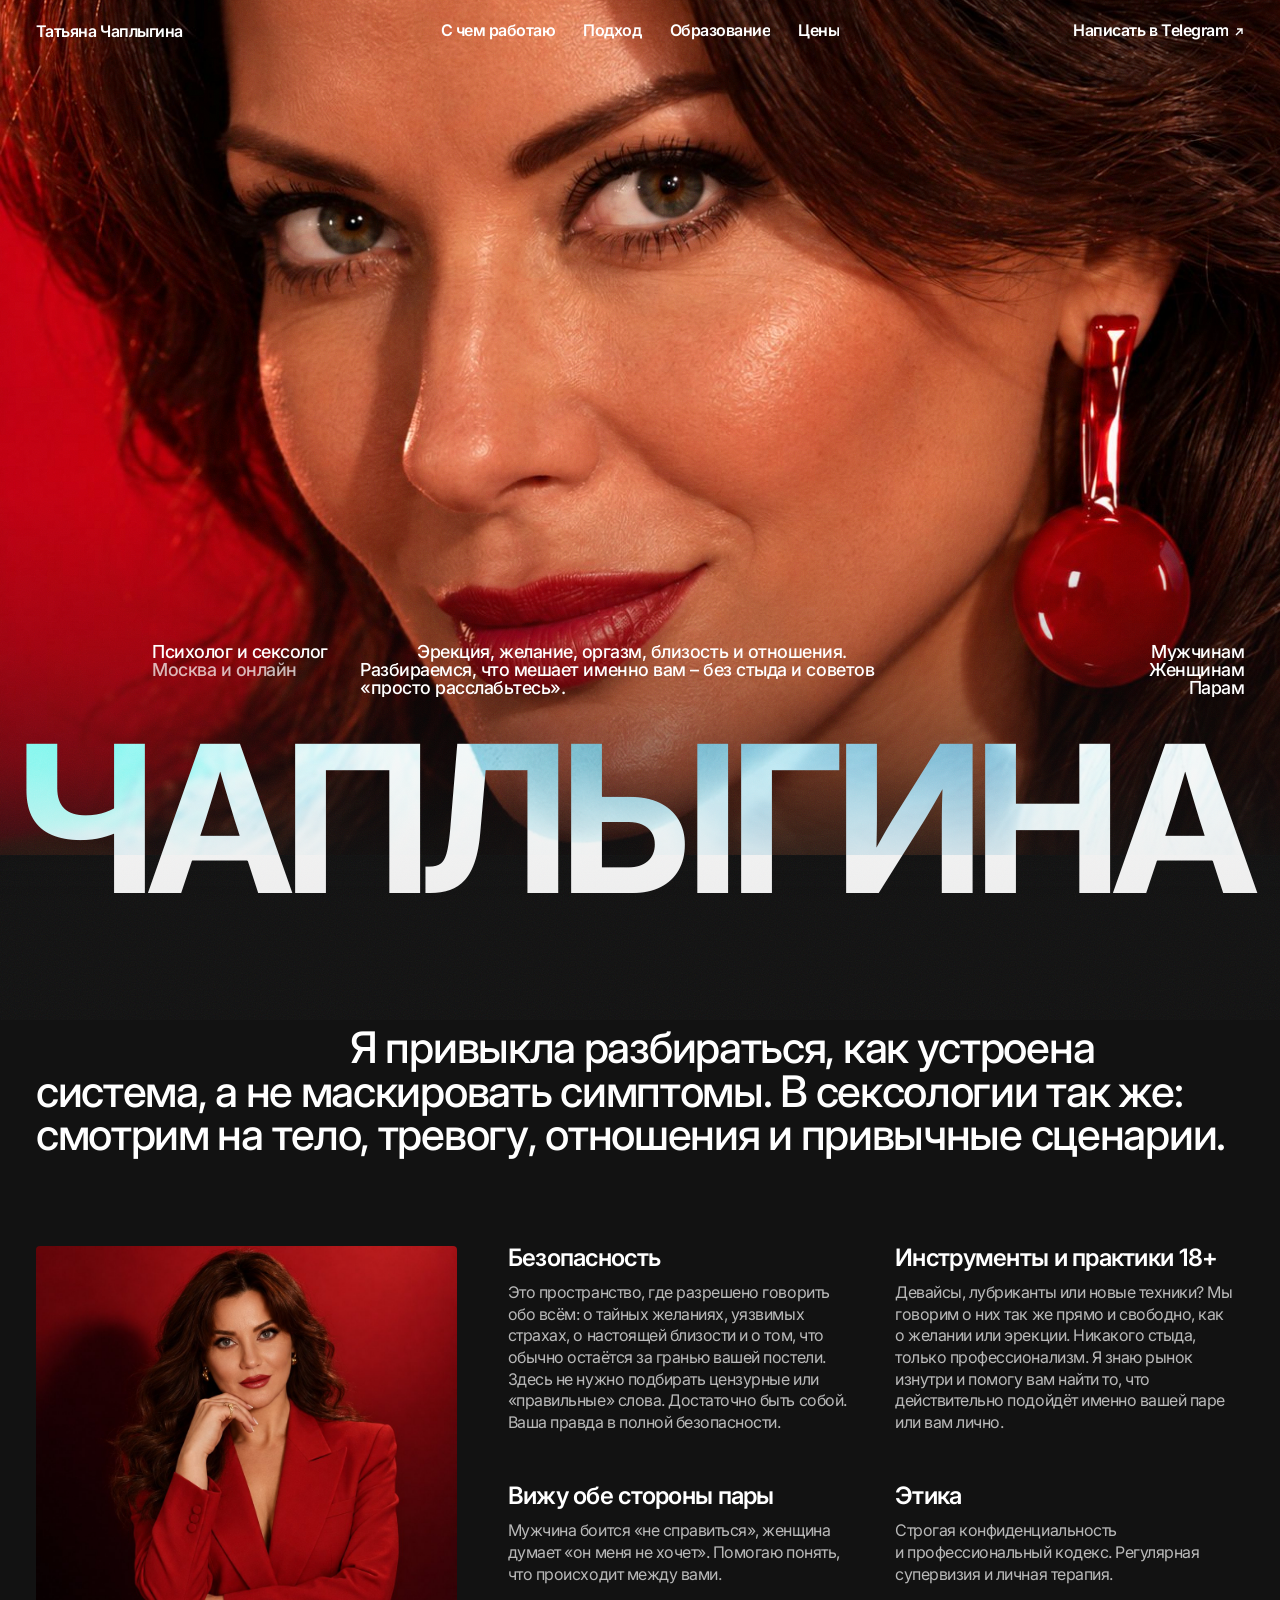
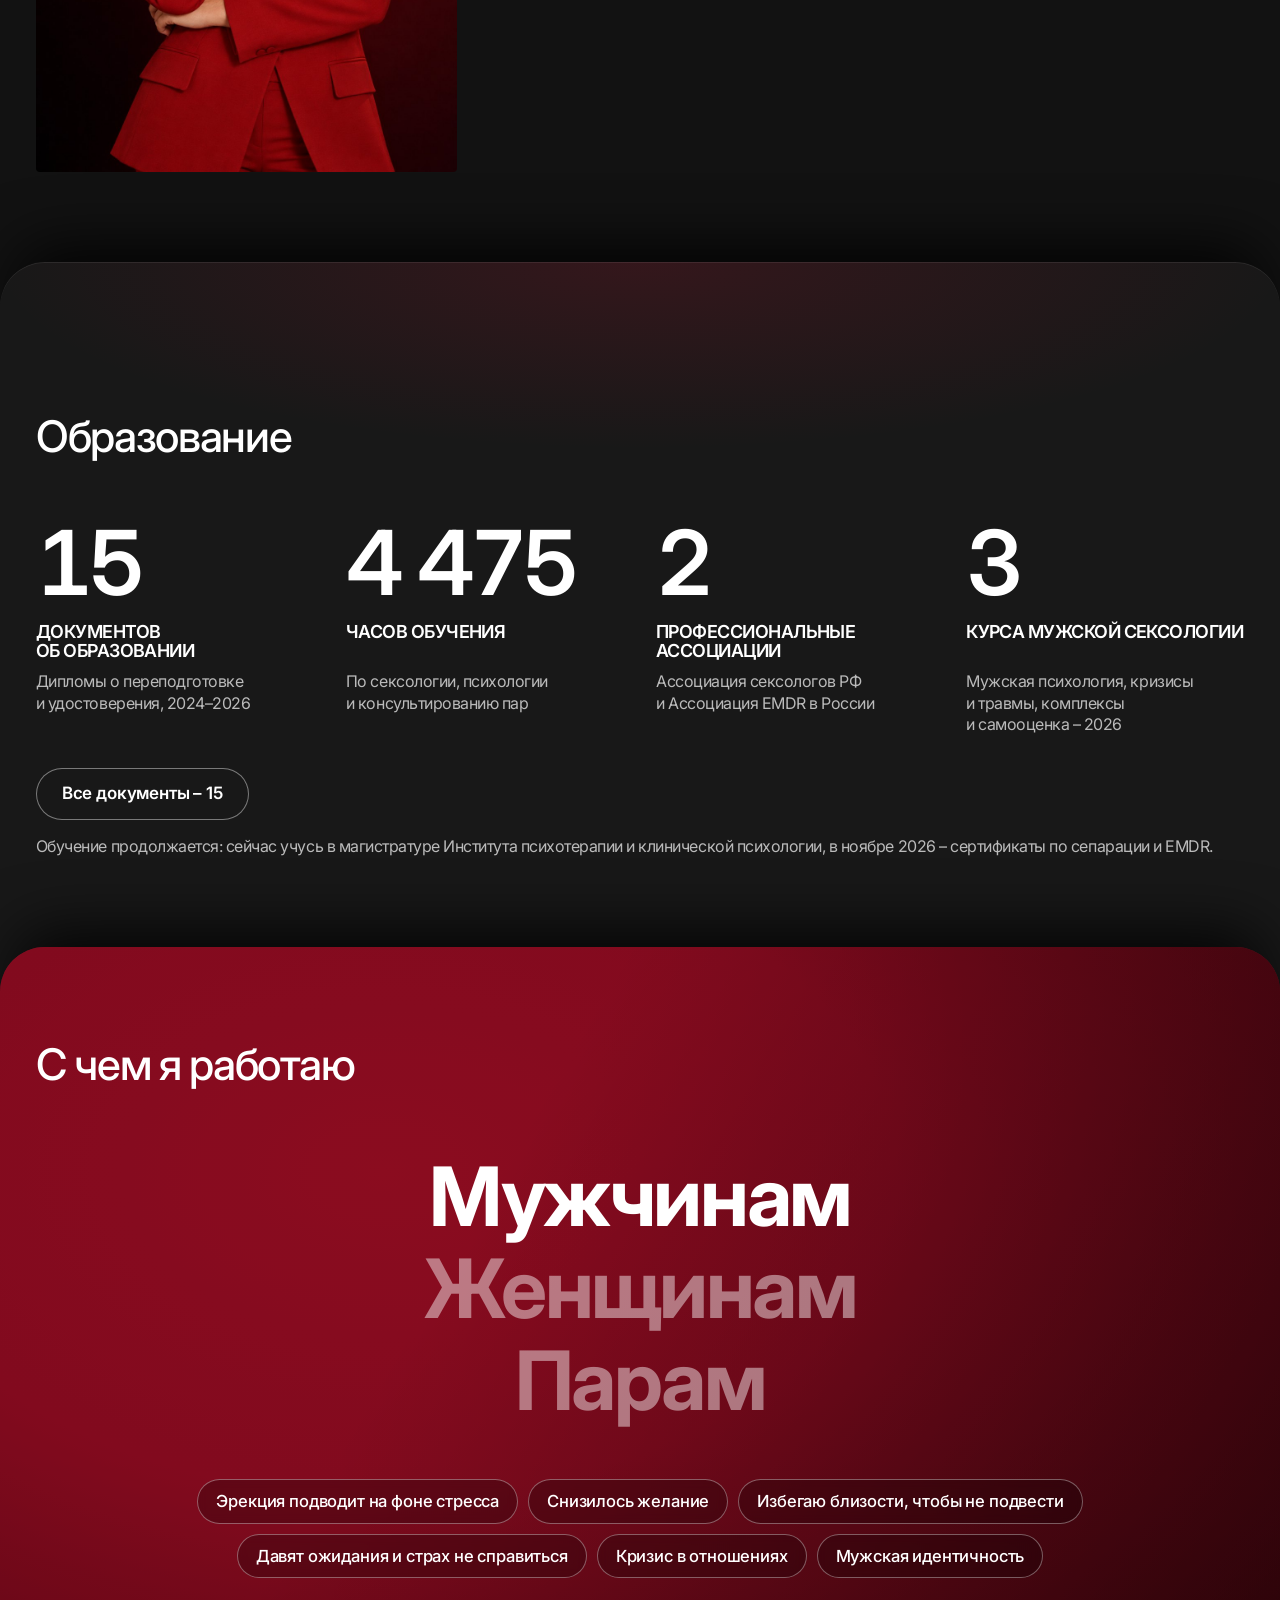
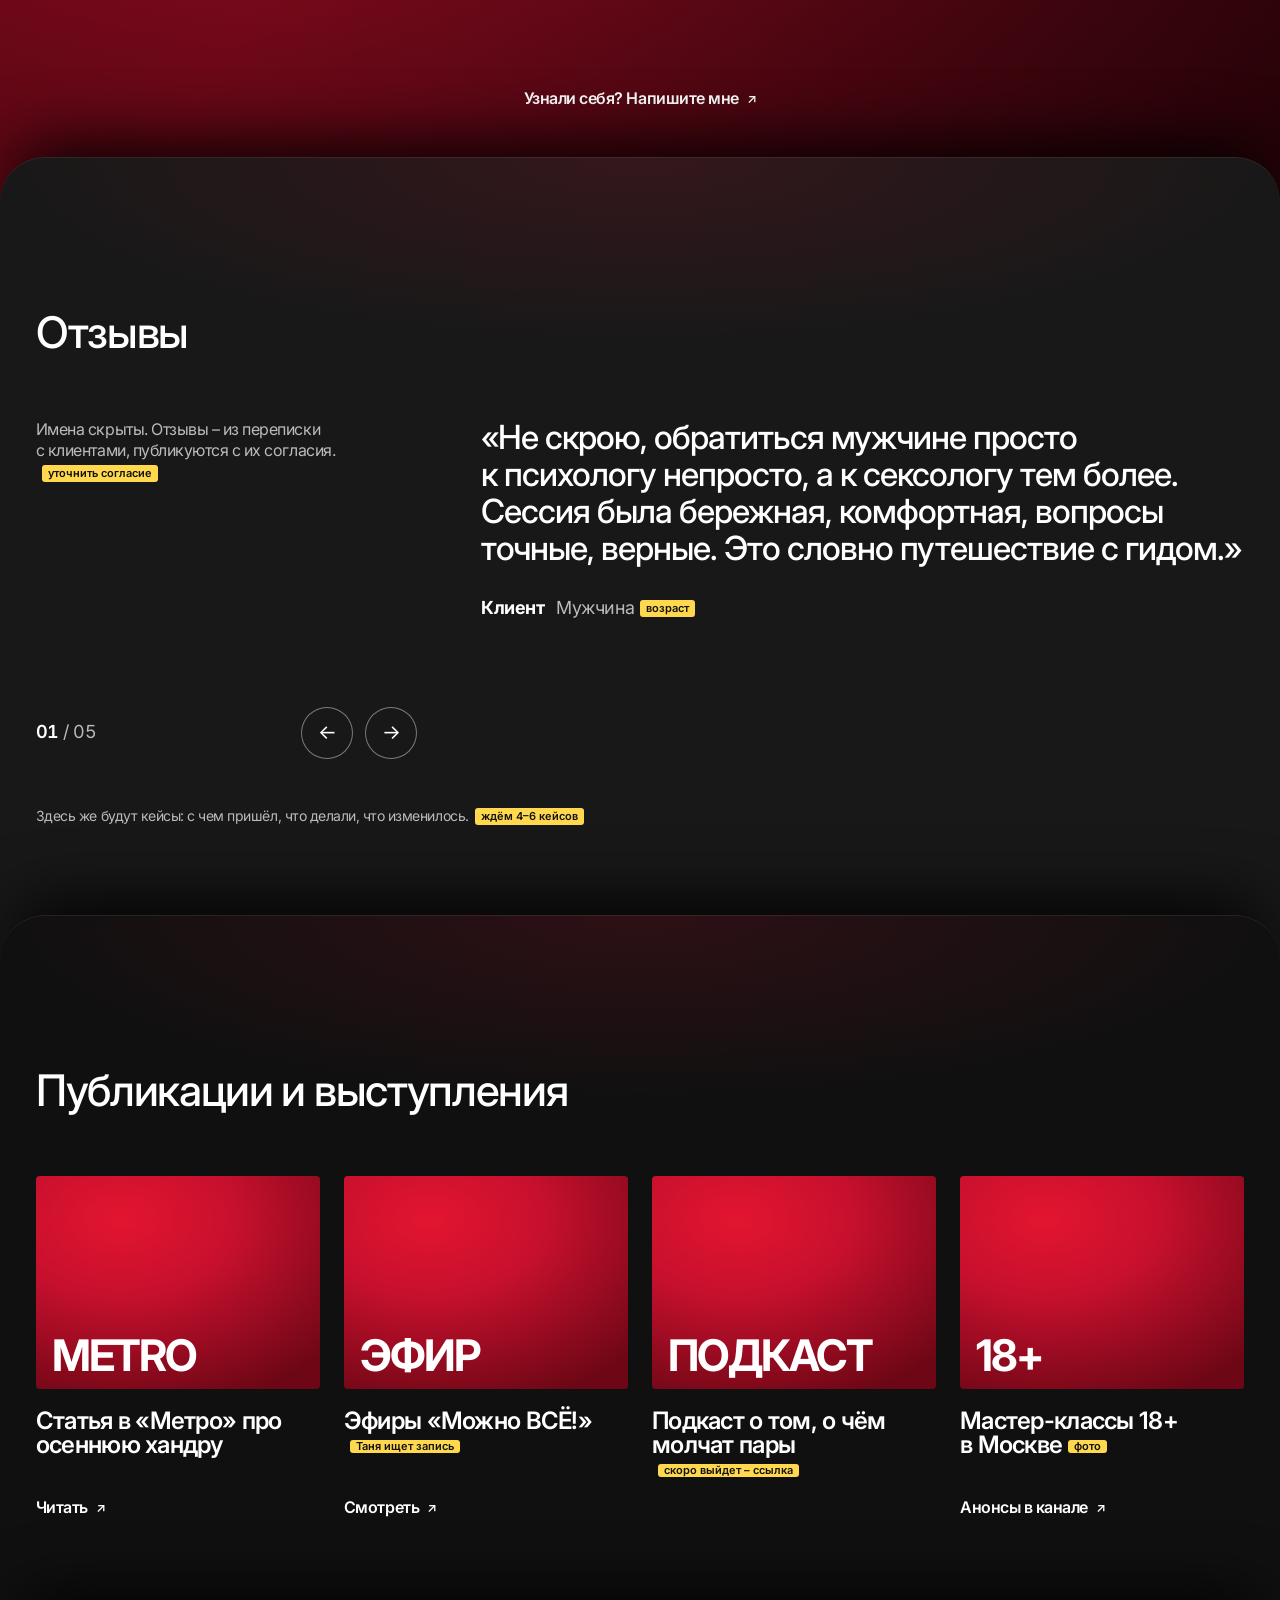
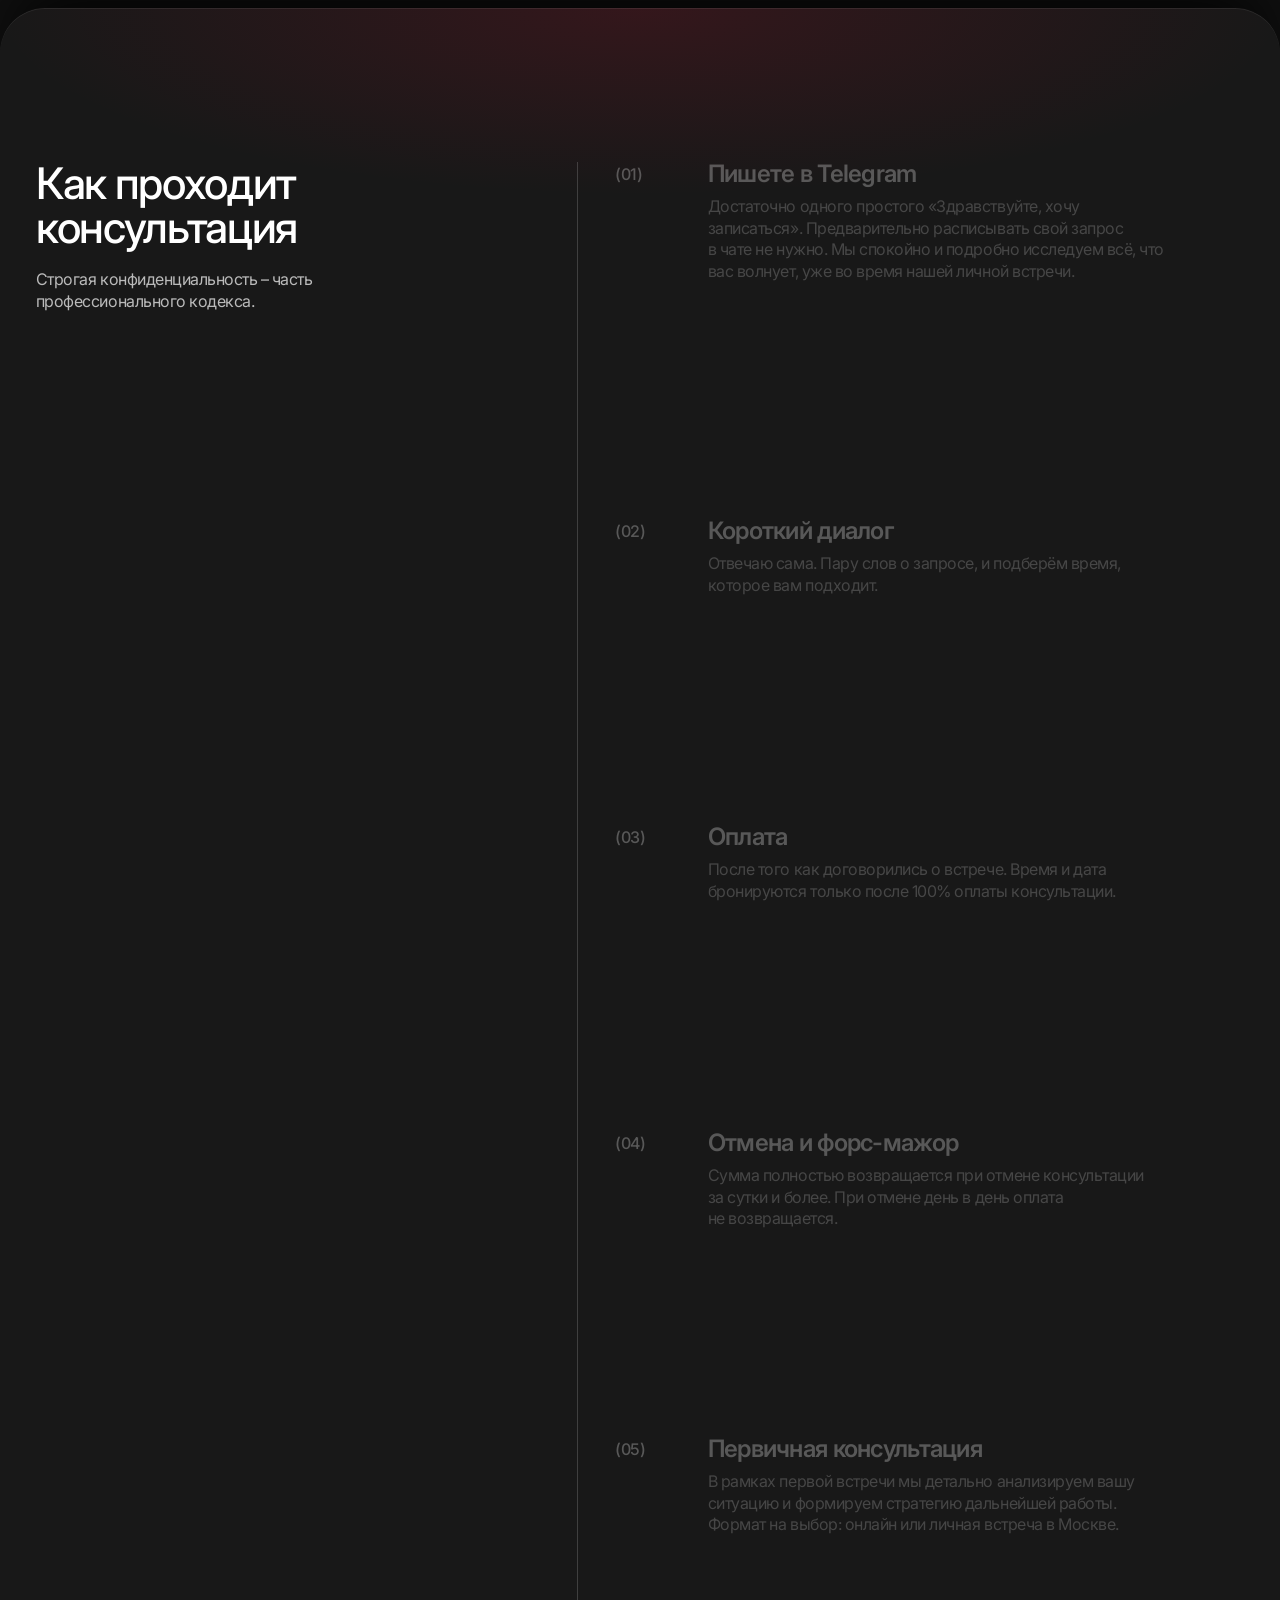
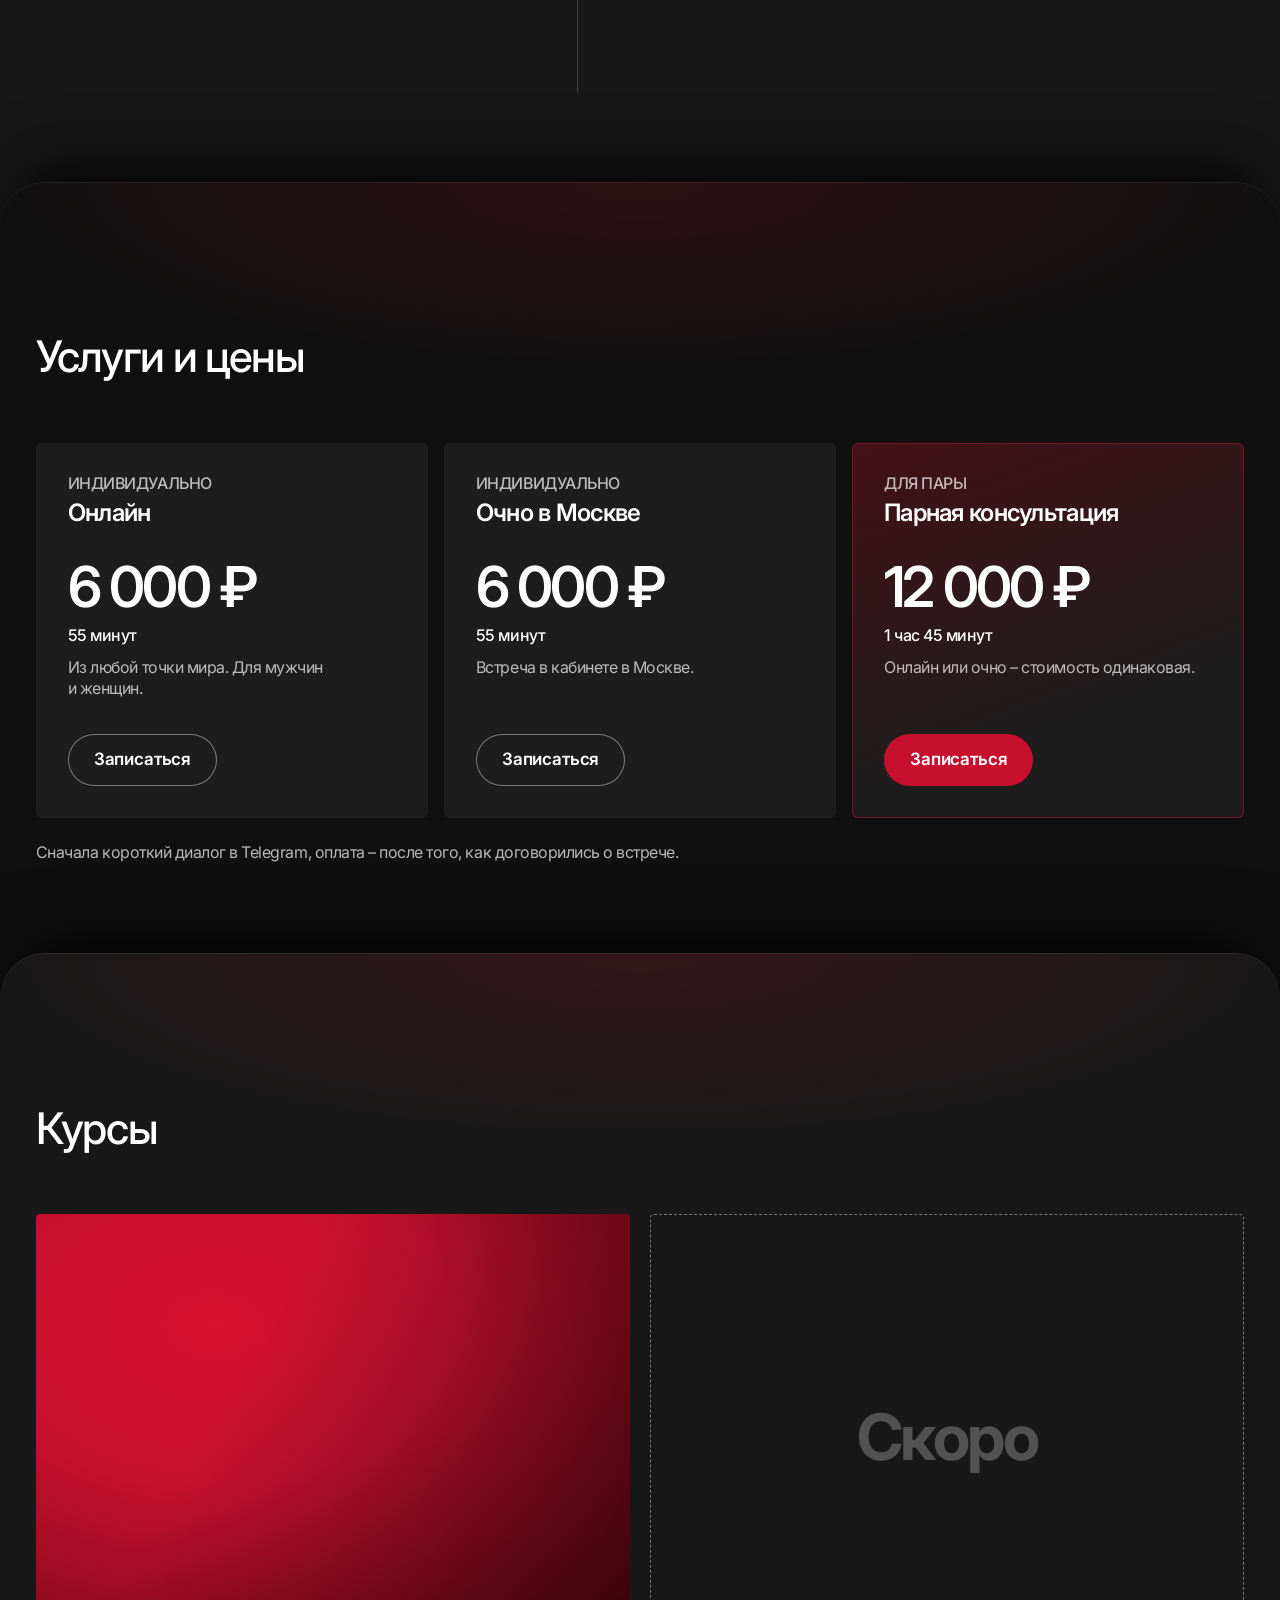
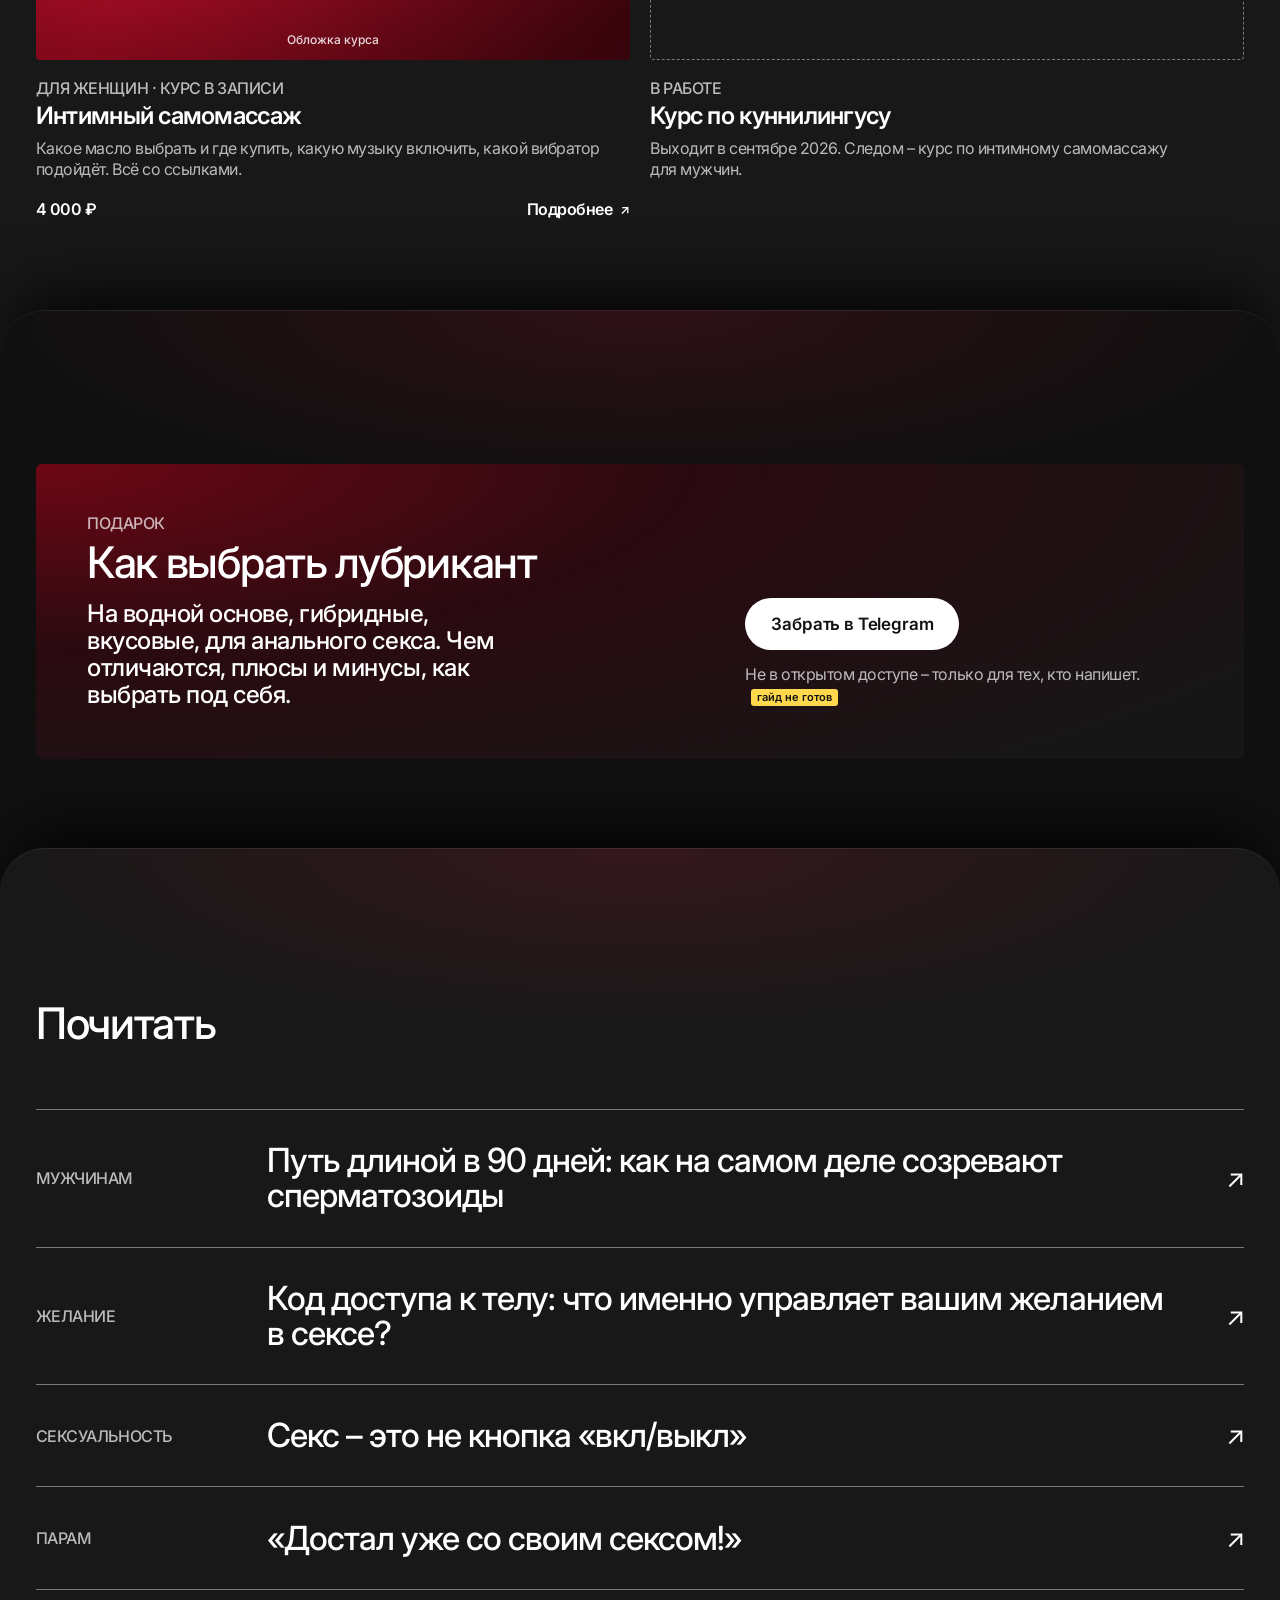
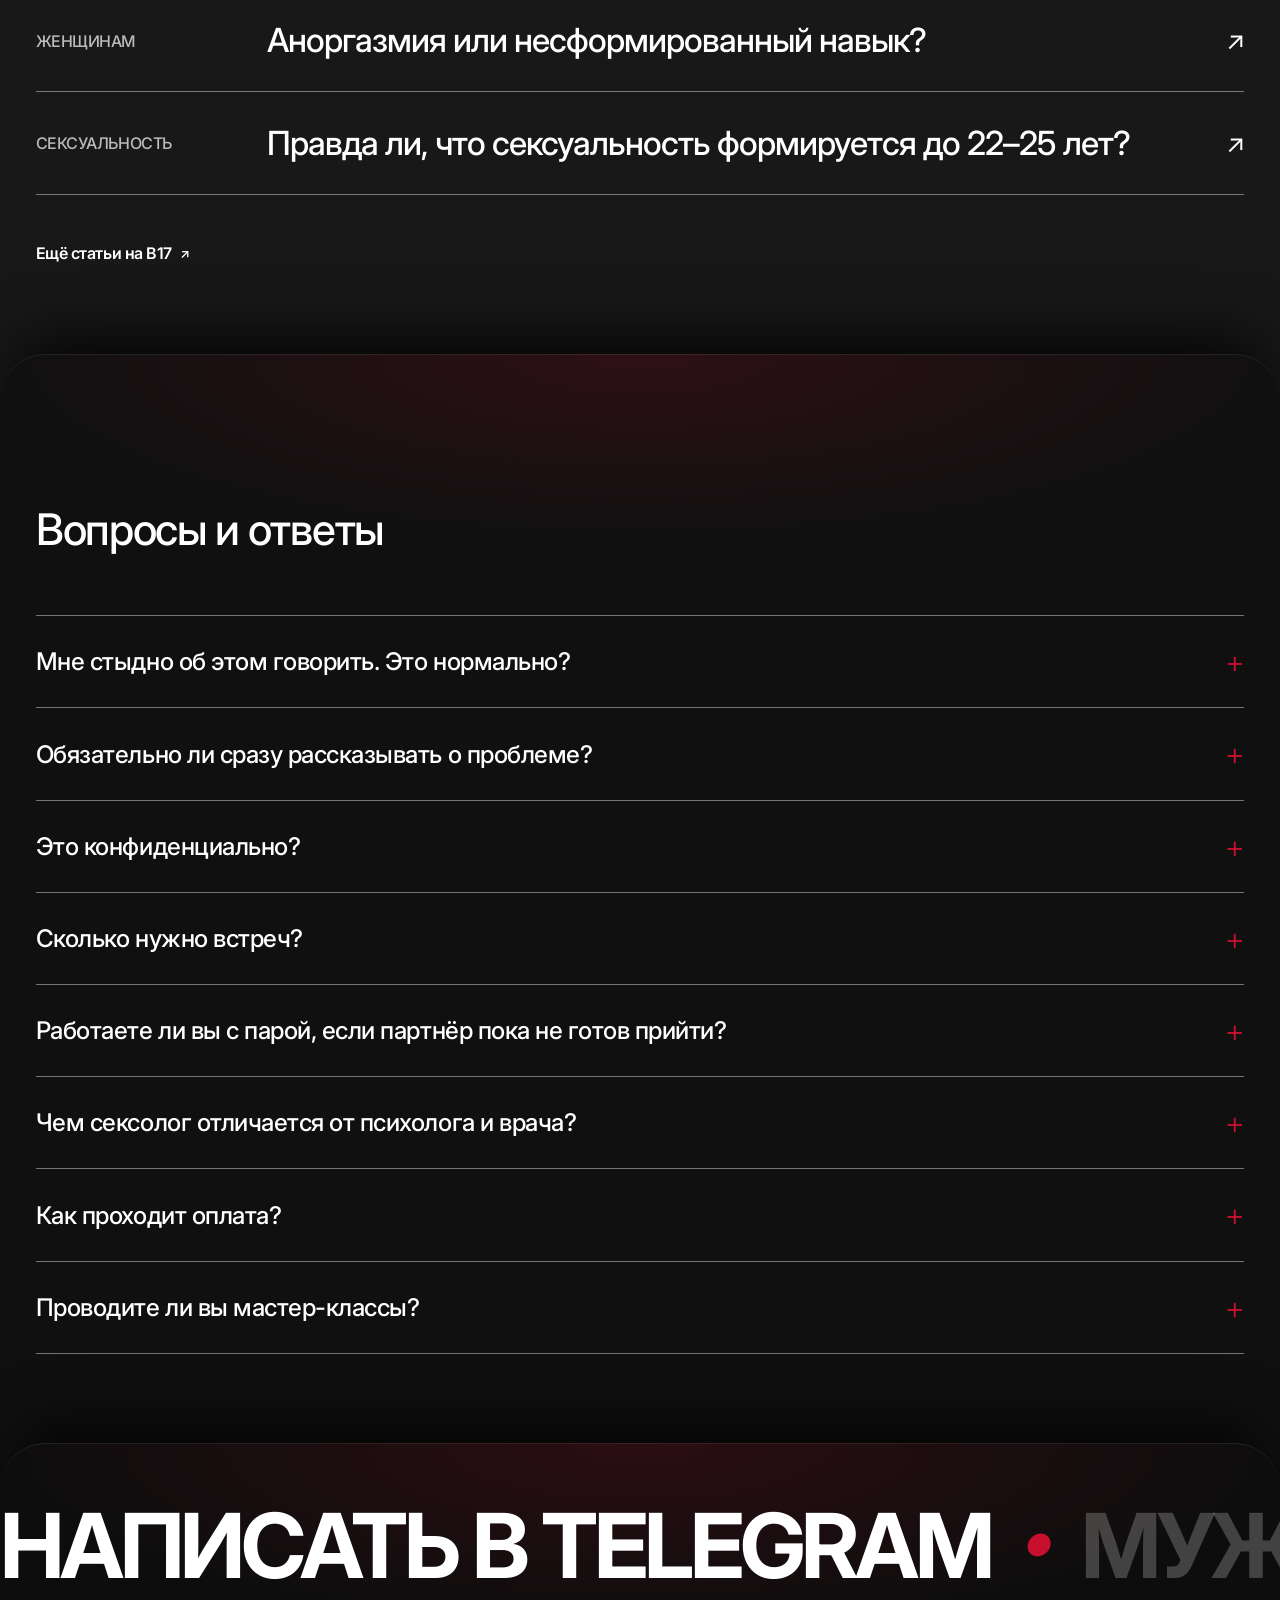
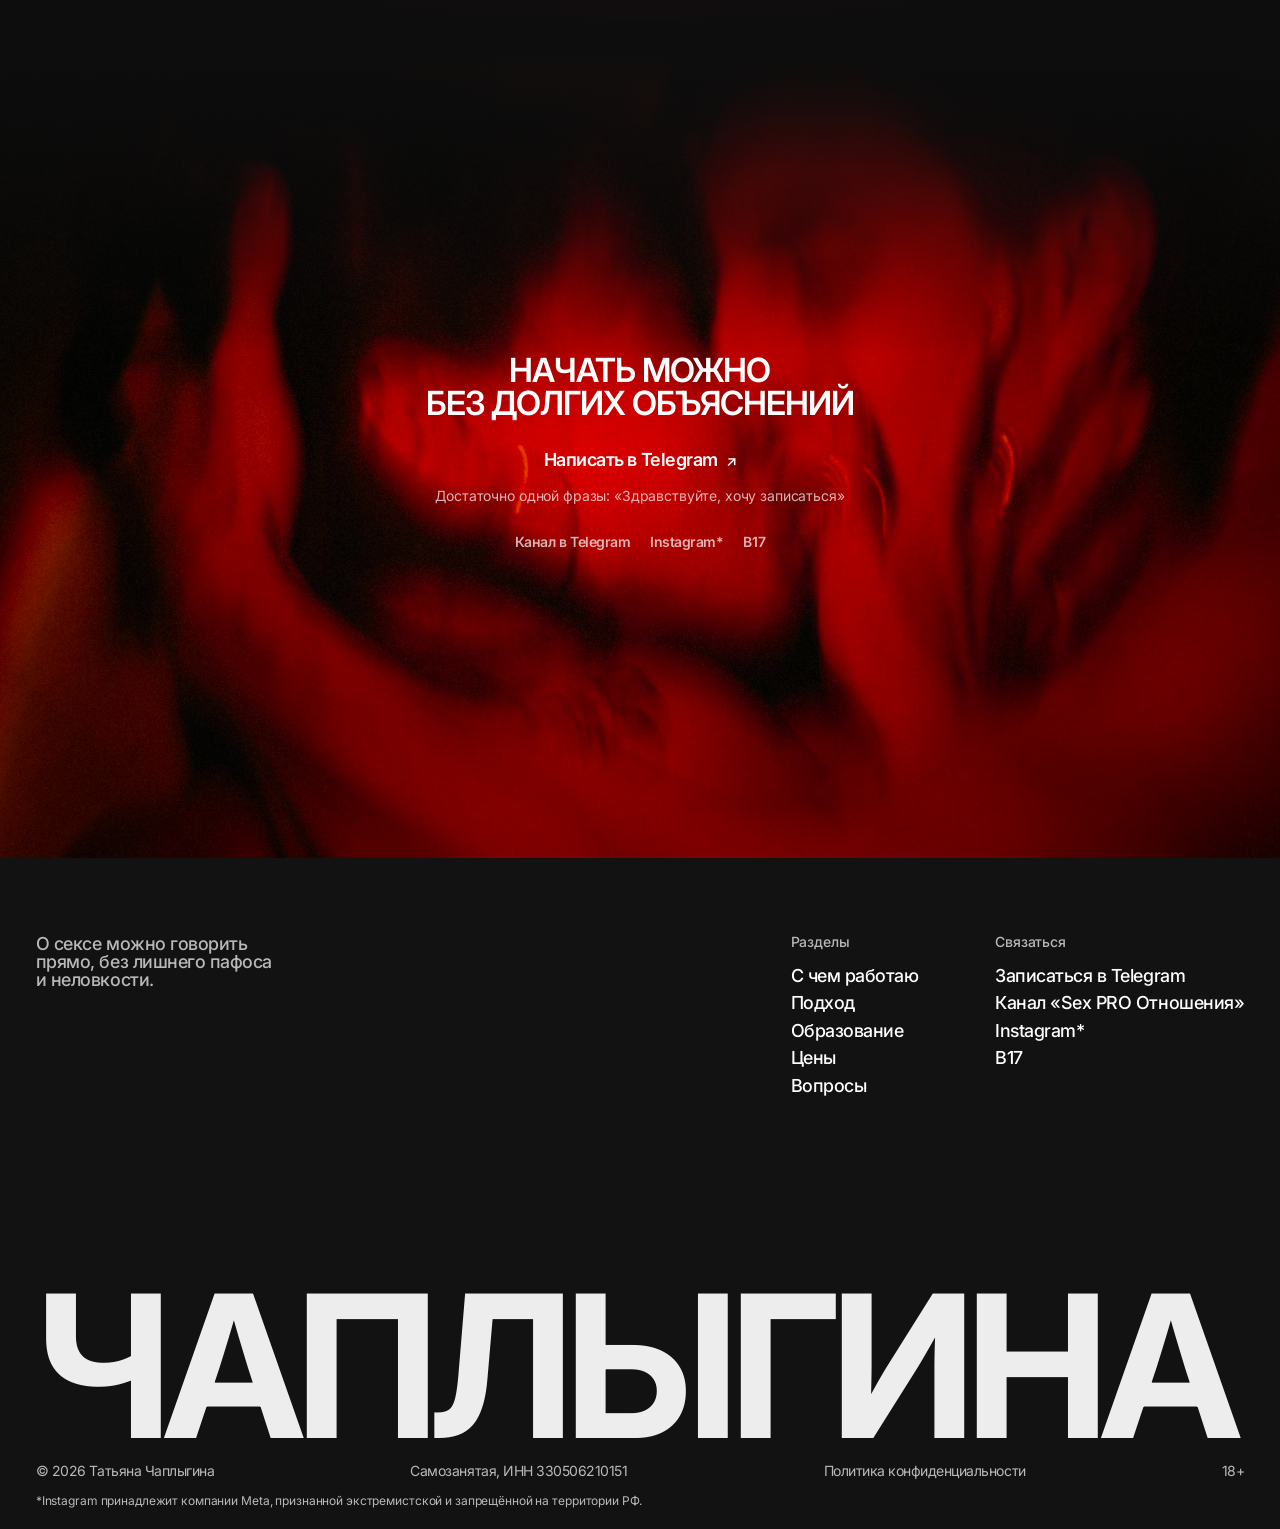
==== commit 231dee69: "fix: без границы между бегущей строкой и финальным экраном Co-Authored-By: Claude Opus 5 <noreply@an" ====
--- a/index.html
+++ b/index.html
@@ -17,11 +17,11 @@
 <link rel="preconnect" href="https://fonts.googleapis.com">
 <link rel="preconnect" href="https://fonts.gstatic.com" crossorigin>
 <link rel="stylesheet" href="https://fonts.googleapis.com/css2?family=Inter:opsz,wght@14..32,400..700&display=swap">
-<link rel="stylesheet" href="css/tokens.css?v=0917t">
-<link rel="stylesheet" href="css/base.css?v=0917t">
-<link rel="stylesheet" href="css/hero.css?v=0917t">
-<link rel="stylesheet" href="css/sections.css?v=0917t">
-<link rel="stylesheet" href="css/blocks.css?v=0917t">
+<link rel="stylesheet" href="css/tokens.css?v=0917u">
+<link rel="stylesheet" href="css/base.css?v=0917u">
+<link rel="stylesheet" href="css/hero.css?v=0917u">
+<link rel="stylesheet" href="css/sections.css?v=0917u">
+<link rel="stylesheet" href="css/blocks.css?v=0917u">
 </head>
 <body>
 <header class="header fade" style="--d:.6s">
@@ -443,9 +443,9 @@
 
 <a class="btn mobile-cta" href="https://t.me/chaplygina_expert" target="_blank" rel="noopener">Написать в Telegram</a>
 
-<script src="js/vendor/lenis.min.js?v=0917t"></script>
-<script src="js/hero.js?v=0917t"></script>
-<script src="js/main.js?v=0917t"></script>
-<script src="js/blocks.js?v=0917t"></script>
+<script src="js/vendor/lenis.min.js?v=0917u"></script>
+<script src="js/hero.js?v=0917u"></script>
+<script src="js/main.js?v=0917u"></script>
+<script src="js/blocks.js?v=0917u"></script>
 </body>
 </html>
--- a/css/sections.css
+++ b/css/sections.css
@@ -88,7 +88,9 @@
 #pochitat { --panel-bg: #181818; }
 #voprosy { --panel-bg: #101010; }
 .ticker { --panel-bg: #0d0d0d; }
-#napisat { --panel-bg: #2a0a10; } /* лист с фото */
+/* финальный экран не лист: бегущая строка плавно уходит в фото через тёмный градиент, без кромки и тени */
+#napisat { --panel-bg: #0d0d0d; margin-top: 0; border-radius: 0; box-shadow: none; }
+@supports (animation-timeline: view()) { main > #napisat { animation: none; transform: none; } }
 /* подвал как у KAFAYA – ровный чёрный, без листа: без скругления, тени и свечения */
 .footer { --panel-bg: var(--c-bg); margin-top: 0; border-radius: 0; box-shadow: none; background-image: none; }
 
--- a/css/blocks.css
+++ b/css/blocks.css
@@ -257,7 +257,7 @@
 .faq__item p { max-width: 62ch; padding-bottom: 28px; color: var(--c-text-muted); }
 
 /* ===== Бегущая строка перед финальным экраном ===== */
-.ticker { display: block; overflow: hidden; padding: clamp(32px, 4.5vw, 64px) 0 calc(clamp(32px, 4.5vw, 64px) + var(--panel-lift)); }
+.ticker { display: block; overflow: hidden; padding: clamp(32px, 4.5vw, 64px) 0; }
 .ticker__track { display: flex; width: max-content; animation: ticker 30s linear infinite; }
 .ticker__row {
   display: flex; align-items: center; gap: clamp(20px, 2.6vw, 44px); padding-right: clamp(20px, 2.6vw, 44px);
@@ -275,7 +275,10 @@
 /* ===== 12 Написать: финальный экран, приём финального призыва ===== */
 .final { position: relative; isolation: isolate; overflow: hidden; min-height: max(90svh, 640px); display: grid; place-items: center; text-align: center; }
 .final__bg { position: absolute; inset: 0; z-index: -1; filter: saturate(1.1); }
-.final__bg::after { content: ""; position: absolute; inset: 0; background: radial-gradient(60% 60% at 50% 50%, rgba(0,0,0,0.1), rgba(0,0,0,0.55)); }
+.final__bg::after { content: ""; position: absolute; inset: 0;
+  background:
+    linear-gradient(to bottom, #0d0d0d 0%, rgba(13,13,13,0.85) 8%, rgba(13,13,13,0.4) 22%, rgba(13,13,13,0) 38%), /* верх фото тает в цвет бегущей строки */
+    radial-gradient(60% 60% at 50% 50%, rgba(0,0,0,0.1), rgba(0,0,0,0.55)); }
 .final__bg .ph__note { z-index: 1; left: auto; right: var(--pad-x); bottom: 20px; }
 .final__inner { padding: 64px var(--pad-x); max-width: 980px; } /* подвал не наезжает на финальный экран */
 .final__title { font-size: clamp(26px, 2.6vw, 40px); font-weight: 600; line-height: 1; letter-spacing: -0.03em; text-transform: uppercase; }
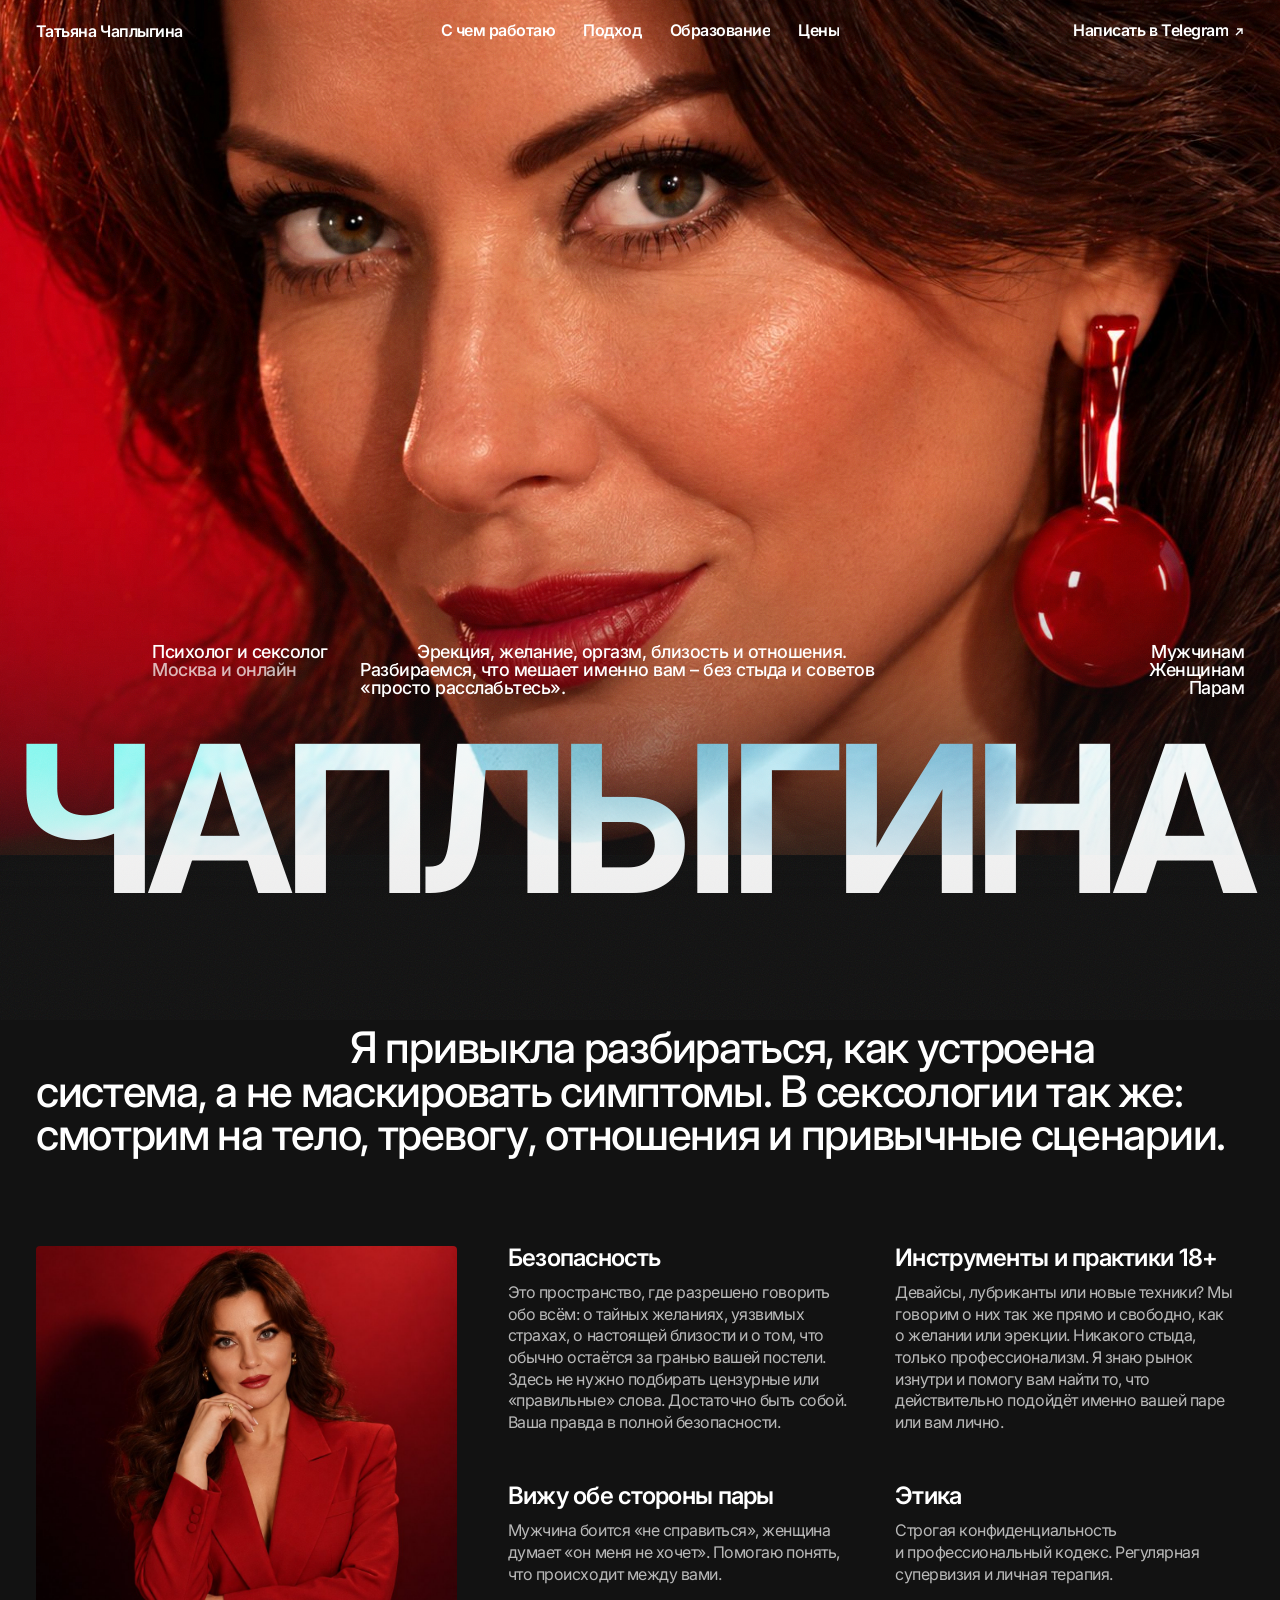
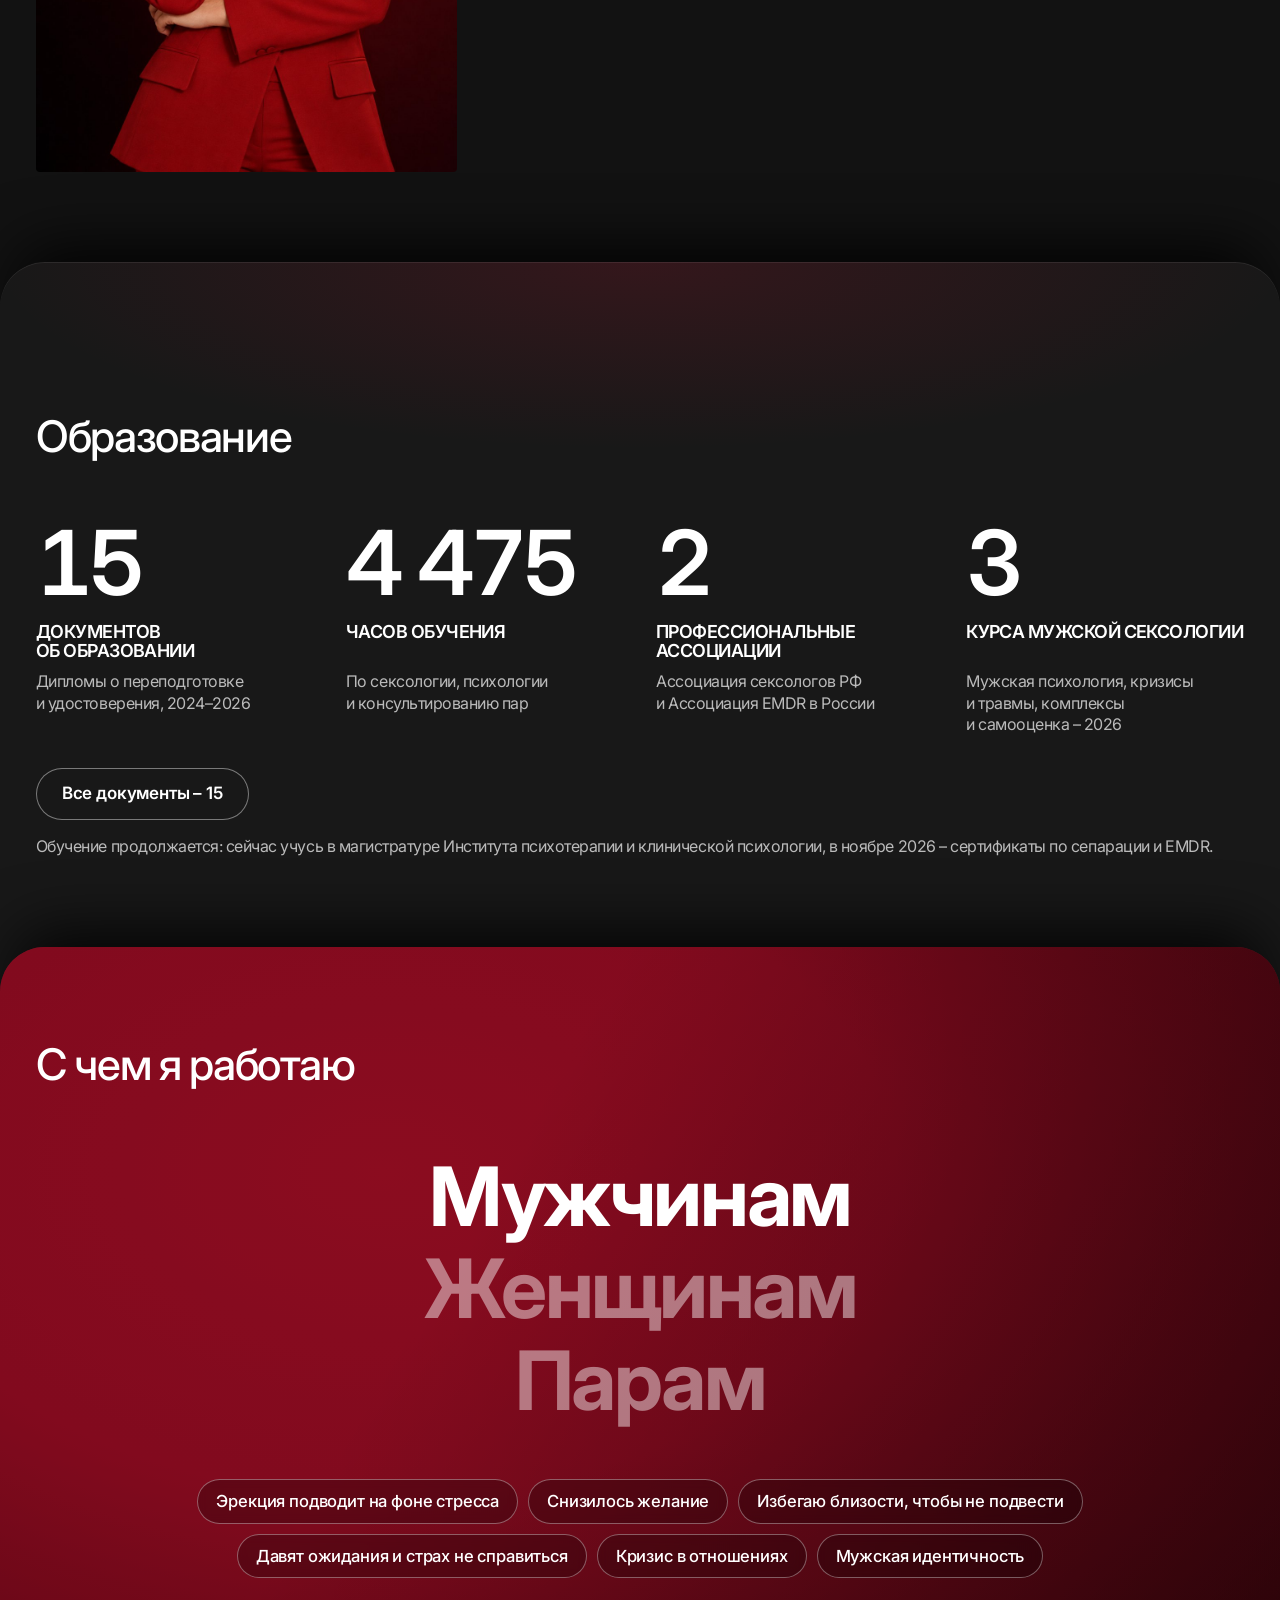
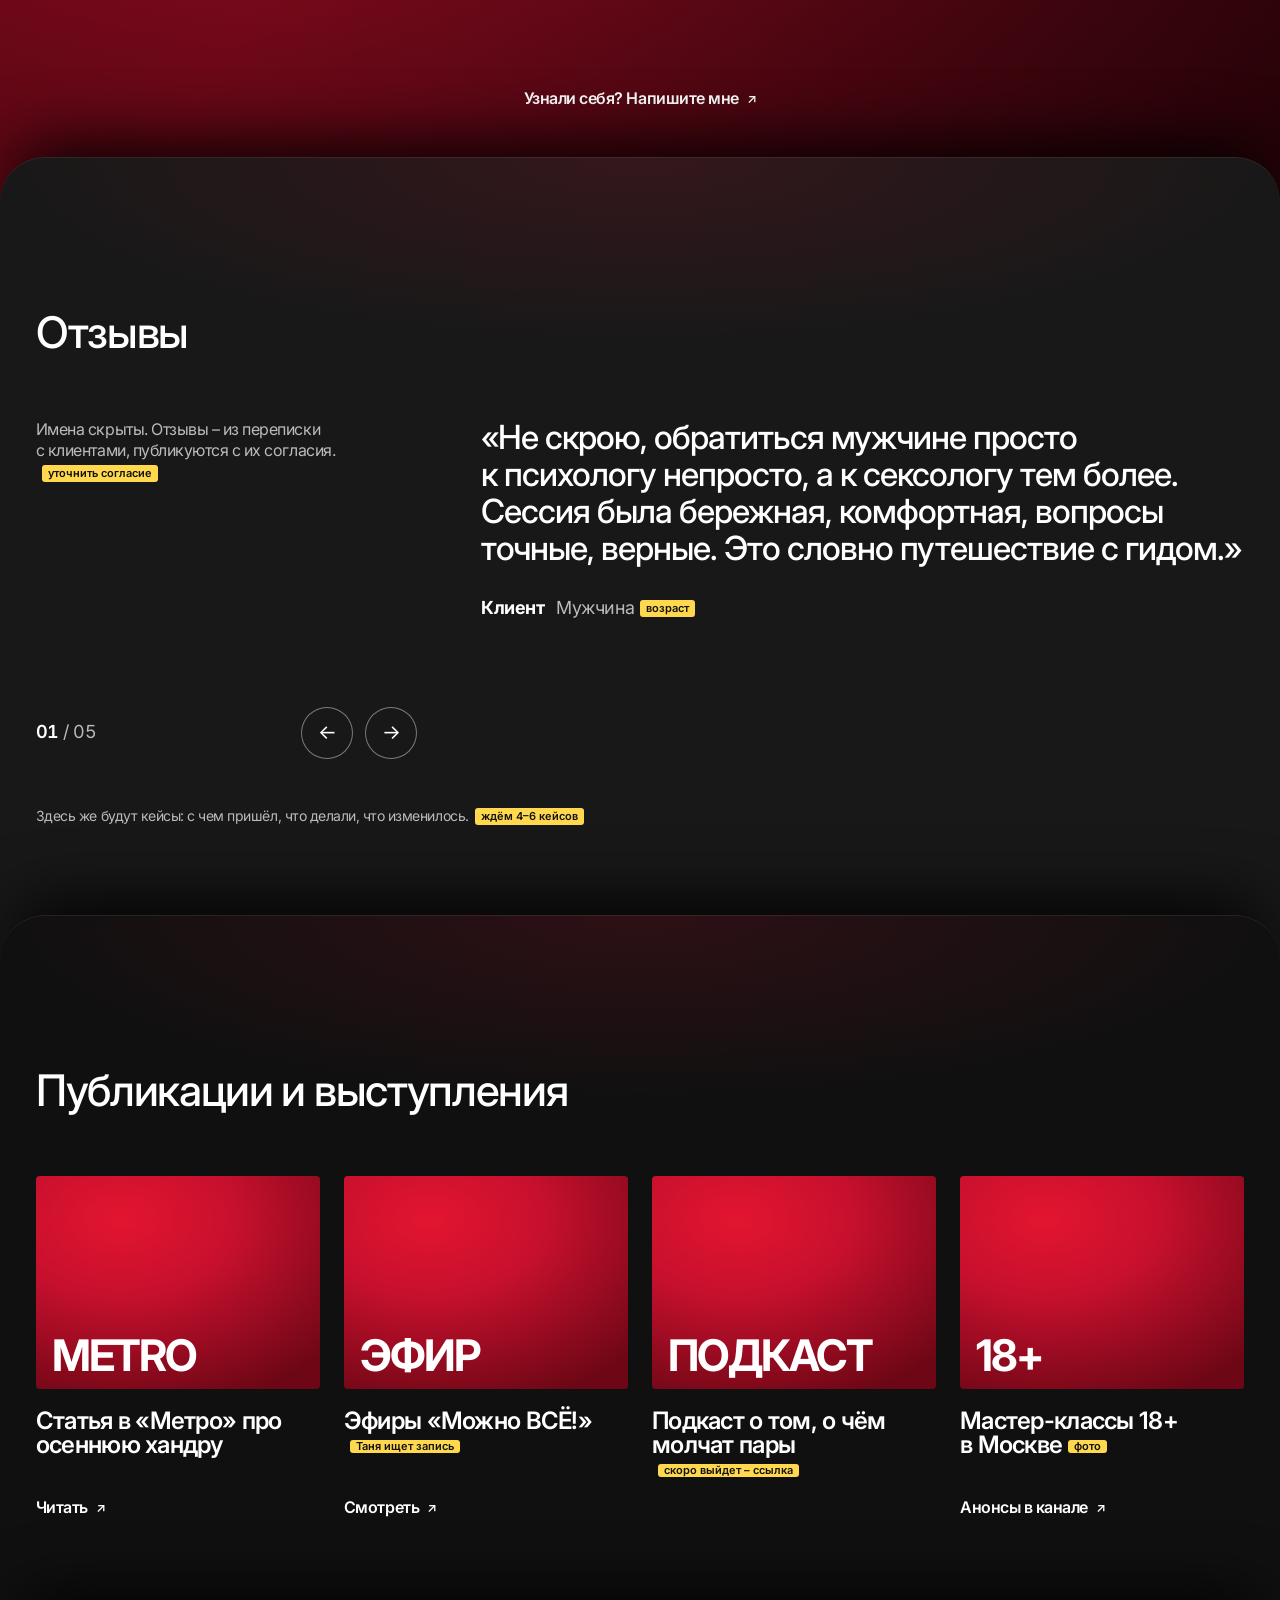
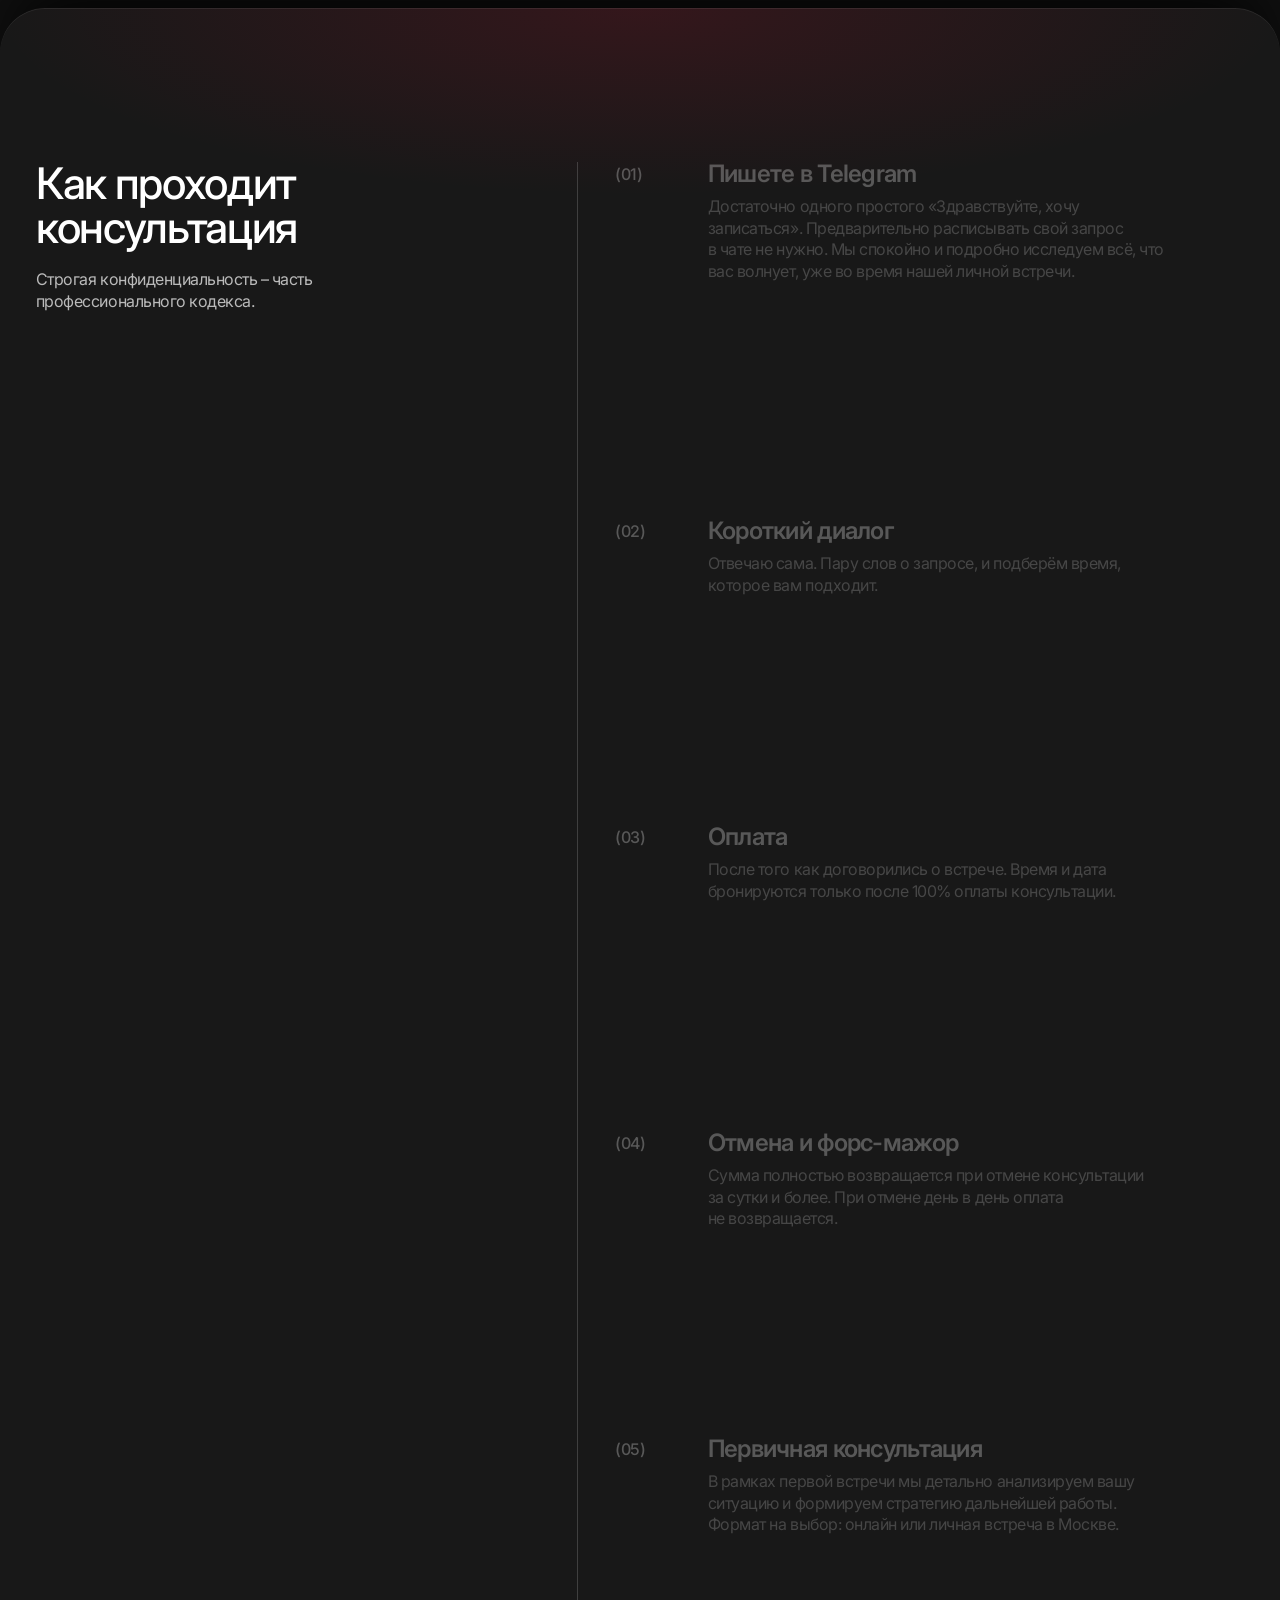
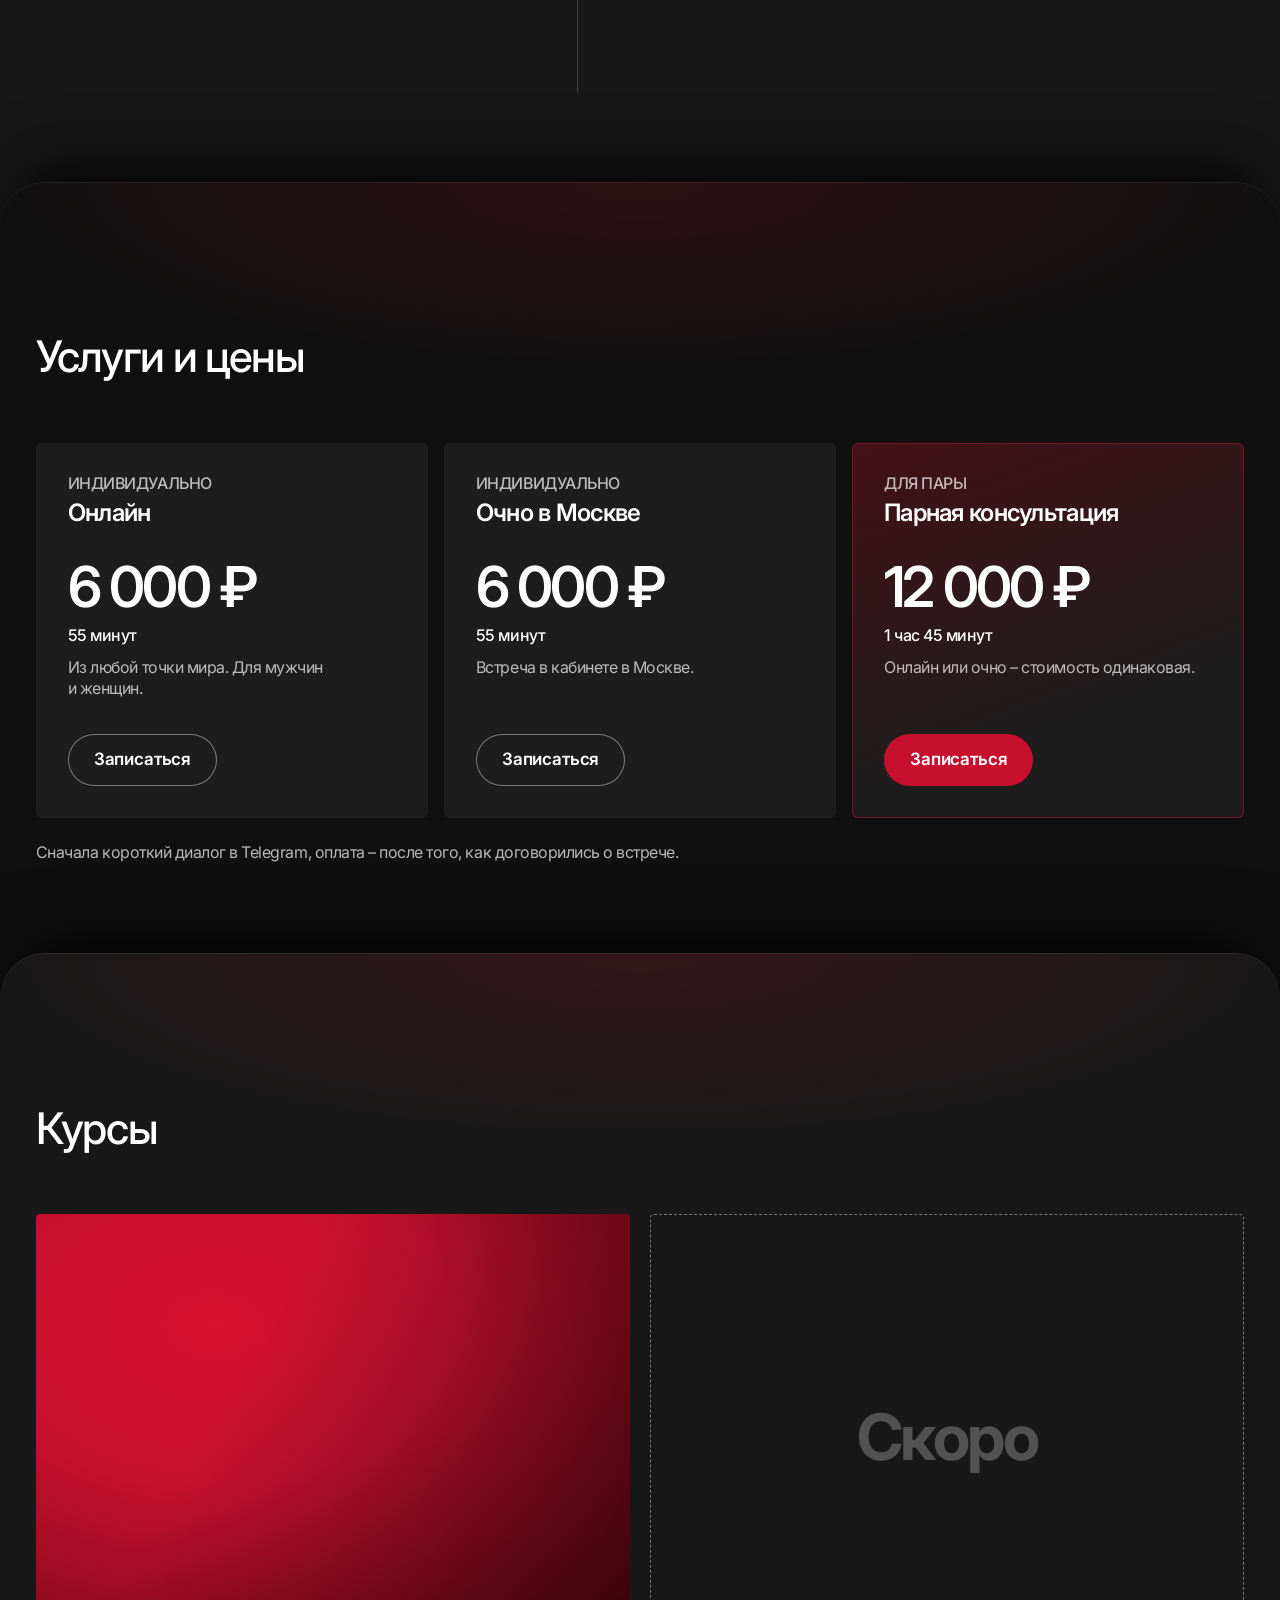
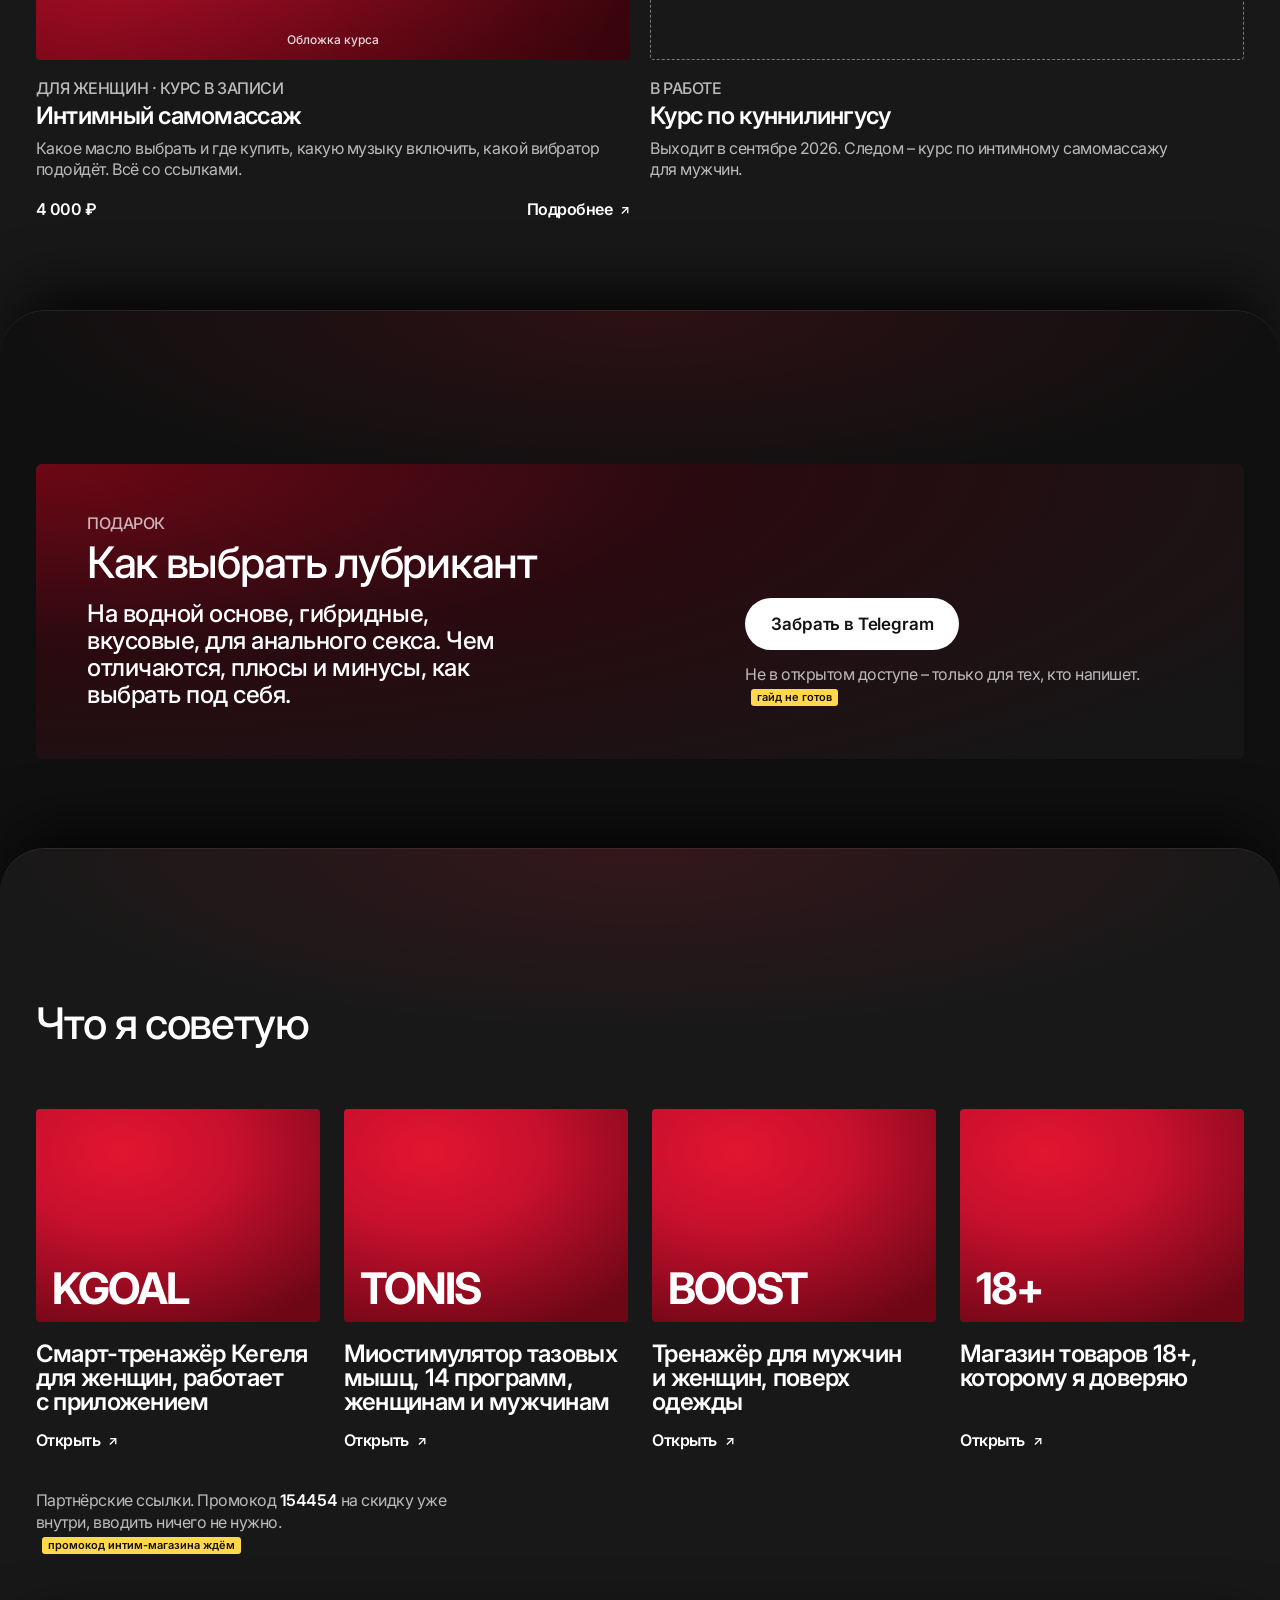
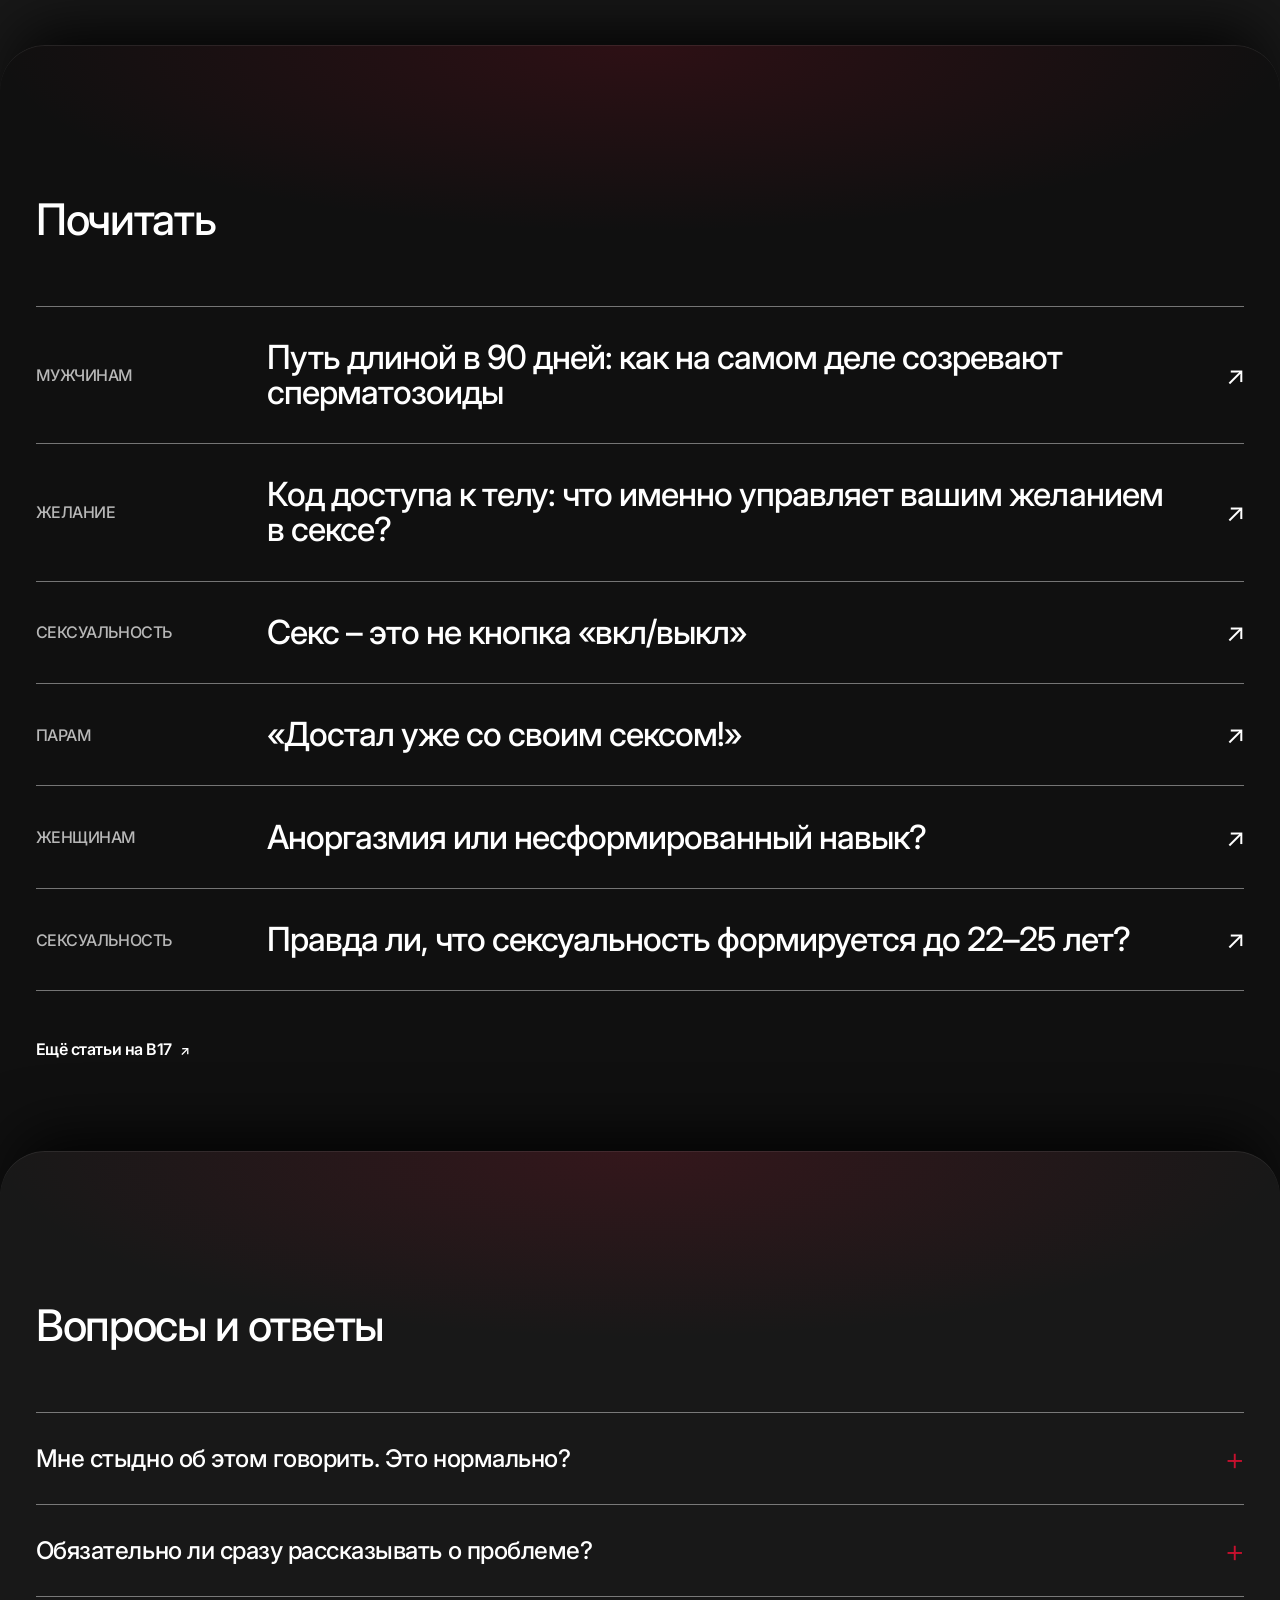
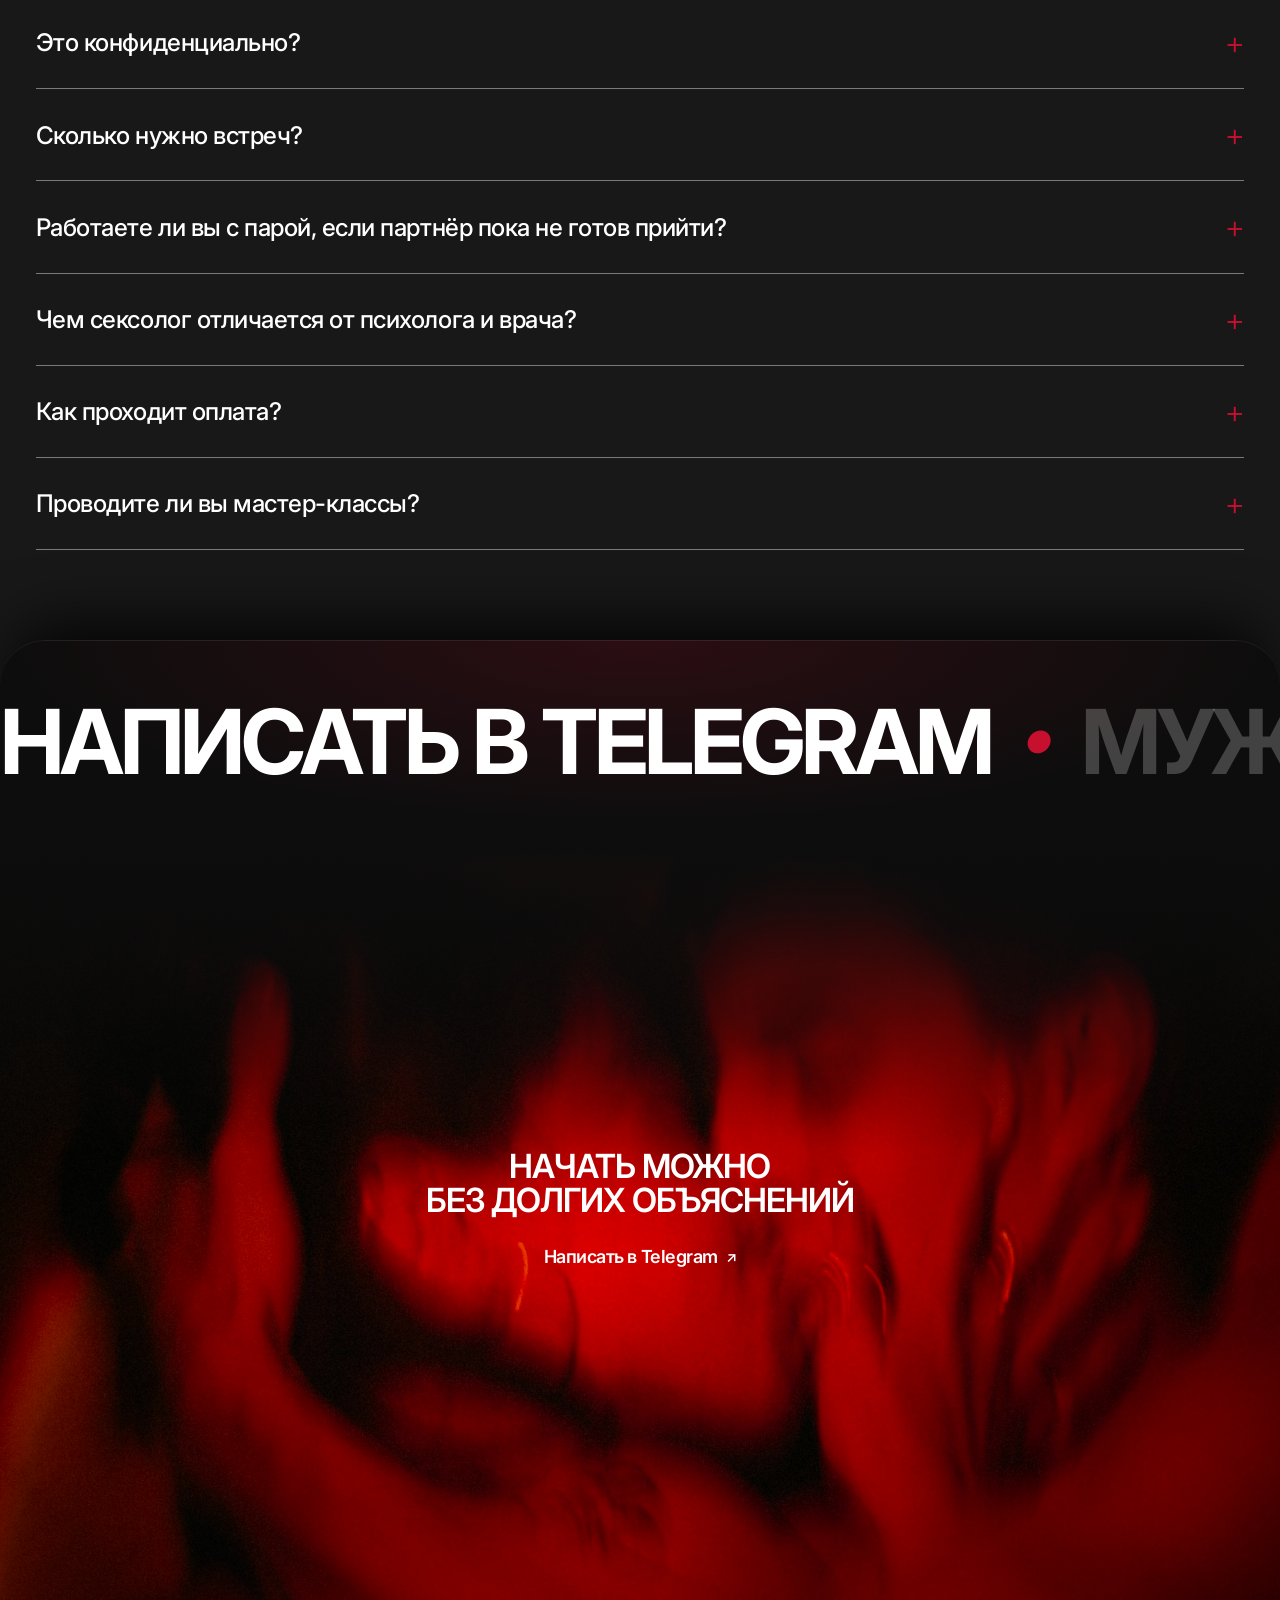
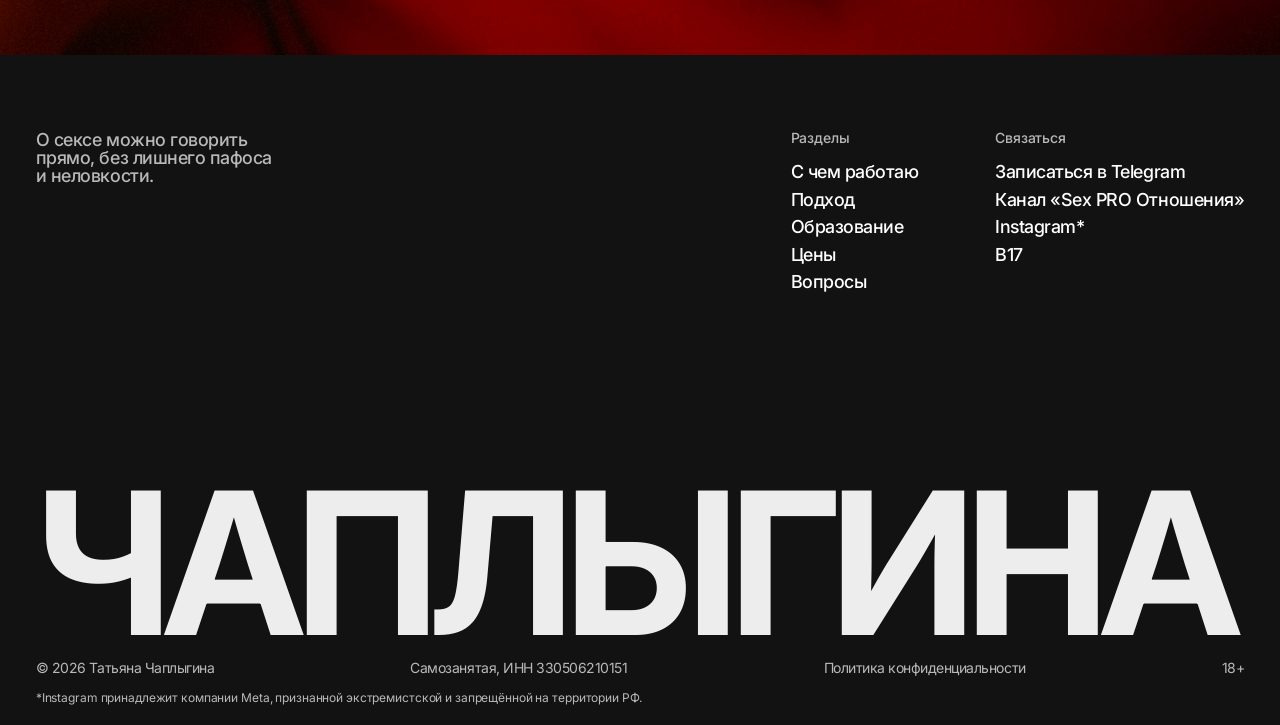
==== commit bb4315af: "feat: блок «Что я советую» – партнёрские ссылки Тани с промокодом Co-Authored-By: Claude Opus 5 <nor" ====
--- a/index.html
+++ b/index.html
@@ -17,11 +17,11 @@
 <link rel="preconnect" href="https://fonts.googleapis.com">
 <link rel="preconnect" href="https://fonts.gstatic.com" crossorigin>
 <link rel="stylesheet" href="https://fonts.googleapis.com/css2?family=Inter:opsz,wght@14..32,400..700&display=swap">
-<link rel="stylesheet" href="css/tokens.css?v=0917u">
-<link rel="stylesheet" href="css/base.css?v=0917u">
-<link rel="stylesheet" href="css/hero.css?v=0917u">
-<link rel="stylesheet" href="css/sections.css?v=0917u">
-<link rel="stylesheet" href="css/blocks.css?v=0917u">
+<link rel="stylesheet" href="css/tokens.css?v=1002a">
+<link rel="stylesheet" href="css/base.css?v=1002a">
+<link rel="stylesheet" href="css/hero.css?v=1002a">
+<link rel="stylesheet" href="css/sections.css?v=1002a">
+<link rel="stylesheet" href="css/blocks.css?v=1002a">
 </head>
 <body>
 <header class="header fade" style="--d:.6s">
@@ -316,6 +316,18 @@
   </div>
 </section>
 
+<!-- 09а Что я советую -->
+<section class="section media" id="pokupki" aria-labelledby="shop-title">
+  <div class="section__head"><h2 id="shop-title" class="section__title">Что я советую</h2></div>
+  <ul class="media__list">
+    <li data-reveal><a class="media-card" href="https://kgoal.ru/?promo=154454" target="_blank" rel="noopener sponsored"><span class="media-card__img media-card__img--word" aria-hidden="true"><span>kGoal</span></span><h3 class="card-title">Смарт-тренажёр Кегеля для&nbsp;женщин, работает с&nbsp;приложением</h3><span class="link-arrow media-card__cta">Открыть</span></a></li>
+    <li data-reveal style="--d:.08s"><a class="media-card" href="https://tonis-kegel.ru/?promo=154454" target="_blank" rel="noopener sponsored"><span class="media-card__img media-card__img--word" aria-hidden="true"><span>Tonis</span></span><h3 class="card-title">Миостимулятор тазовых мышц, 14&nbsp;программ, женщинам и&nbsp;мужчинам</h3><span class="link-arrow media-card__cta">Открыть</span></a></li>
+    <li data-reveal style="--d:.16s"><a class="media-card" href="https://boost-kgoal.ru/?promo=154454" target="_blank" rel="noopener sponsored"><span class="media-card__img media-card__img--word" aria-hidden="true"><span>Boost</span></span><h3 class="card-title">Тренажёр для&nbsp;мужчин и&nbsp;женщин, поверх одежды</h3><span class="link-arrow media-card__cta">Открыть</span></a></li>
+    <li data-reveal style="--d:.24s"><a class="media-card" href="https://lovemarket.net/" target="_blank" rel="noopener sponsored"><span class="media-card__img media-card__img--word" aria-hidden="true"><span>18+</span></span><h3 class="card-title">Магазин товаров 18+, которому я&nbsp;доверяю</h3><span class="link-arrow media-card__cta">Открыть</span></a></li>
+  </ul>
+  <p class="muted shop__note" data-reveal>Партнёрские ссылки. Промокод <b>154454</b> на&nbsp;скидку уже внутри, вводить ничего не&nbsp;нужно.<span class="todo">промокод интим-магазина ждём</span></p>
+</section>
+
 <!-- 10 Почитать -->
 <section class="section read" id="pochitat" aria-labelledby="read-title">
   <div class="section__head"><h2 id="read-title" class="section__title">Почитать</h2></div>
@@ -443,9 +455,9 @@
 
 <a class="btn mobile-cta" href="https://t.me/chaplygina_expert" target="_blank" rel="noopener">Написать в Telegram</a>
 
-<script src="js/vendor/lenis.min.js?v=0917u"></script>
-<script src="js/hero.js?v=0917u"></script>
-<script src="js/main.js?v=0917u"></script>
-<script src="js/blocks.js?v=0917u"></script>
+<script src="js/vendor/lenis.min.js?v=1002a"></script>
+<script src="js/hero.js?v=1002a"></script>
+<script src="js/main.js?v=1002a"></script>
+<script src="js/blocks.js?v=1002a"></script>
 </body>
 </html>
--- a/css/sections.css
+++ b/css/sections.css
@@ -85,8 +85,9 @@
 #ceny { --panel-bg: #101010; }
 #kursy { --panel-bg: #181818; }
 #gayd { --panel-bg: #101010; }
-#pochitat { --panel-bg: #181818; }
-#voprosy { --panel-bg: #101010; }
+#pokupki { --panel-bg: #181818; }
+#pochitat { --panel-bg: #101010; }
+#voprosy { --panel-bg: #181818; }
 .ticker { --panel-bg: #0d0d0d; }
 /* финальный экран не лист: бегущая строка плавно уходит в фото через тёмный градиент, без кромки и тени */
 #napisat { --panel-bg: #0d0d0d; margin-top: 0; border-radius: 0; box-shadow: none; }
--- a/css/blocks.css
+++ b/css/blocks.css
@@ -374,3 +374,7 @@
 
 /* подвал на телефоне: колонки ссылок одна под другой – длинная ссылка переносилась и ряды расходились */
 @media (max-width: 600px) { .footer__top { grid-template-columns: 1fr; } }
+
+/* «Что я советую»: партнёрские ссылки с промокодом */
+.shop__note { margin-top: clamp(28px, 3vw, 40px); max-width: 44ch; }
+.shop__note b { color: var(--c-text); font-weight: 600; }
